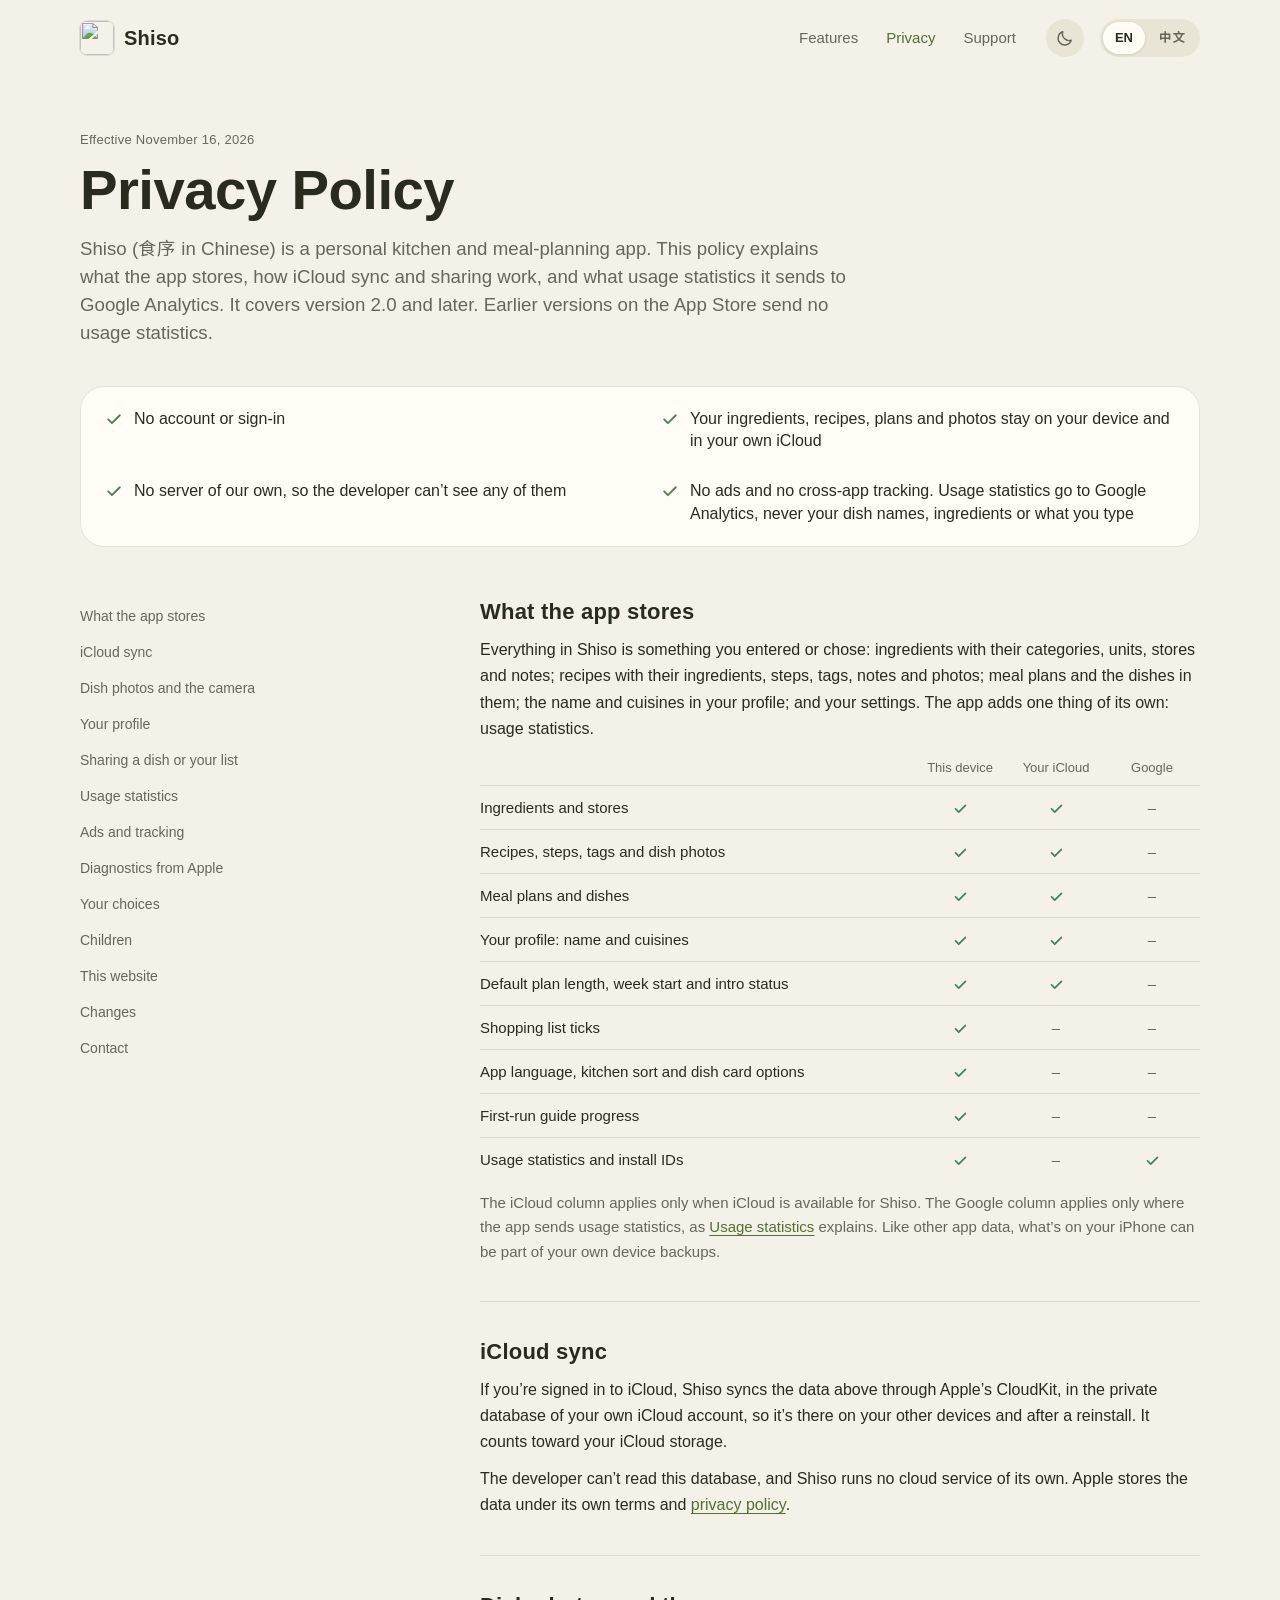
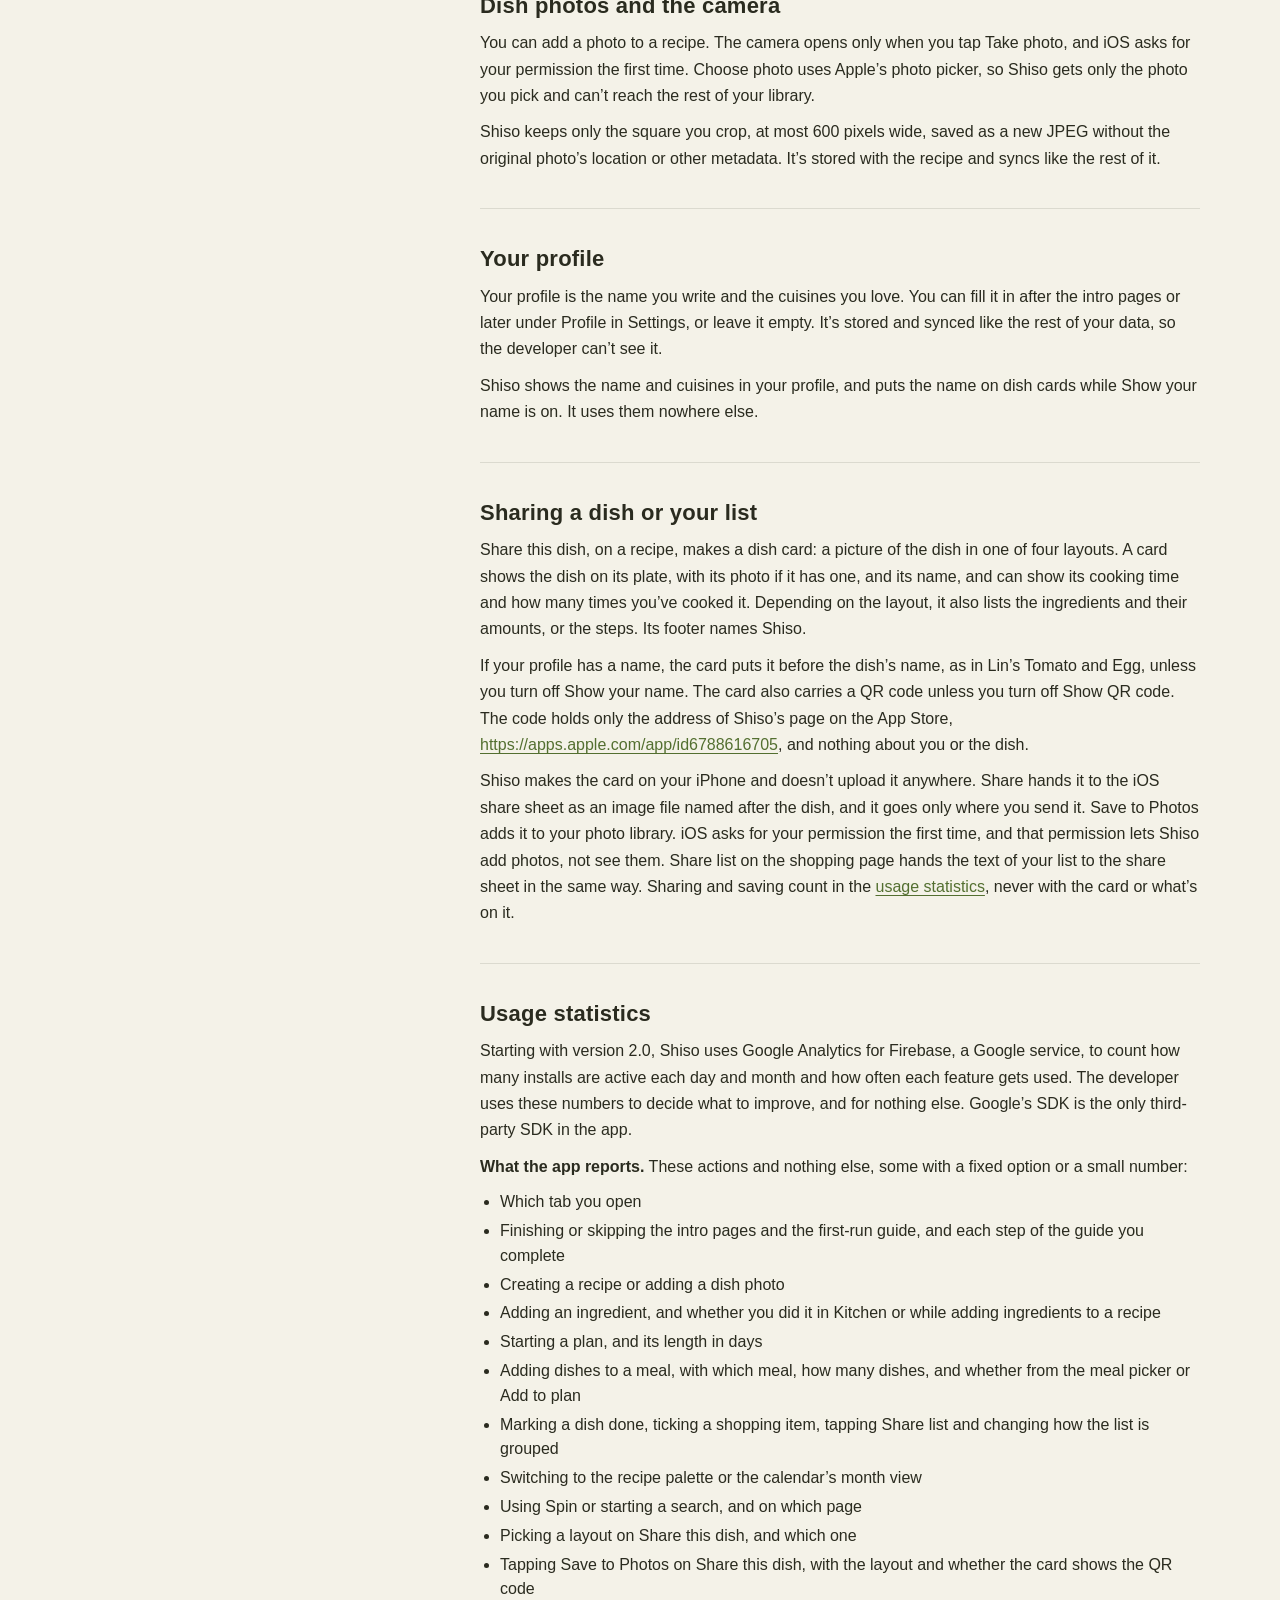
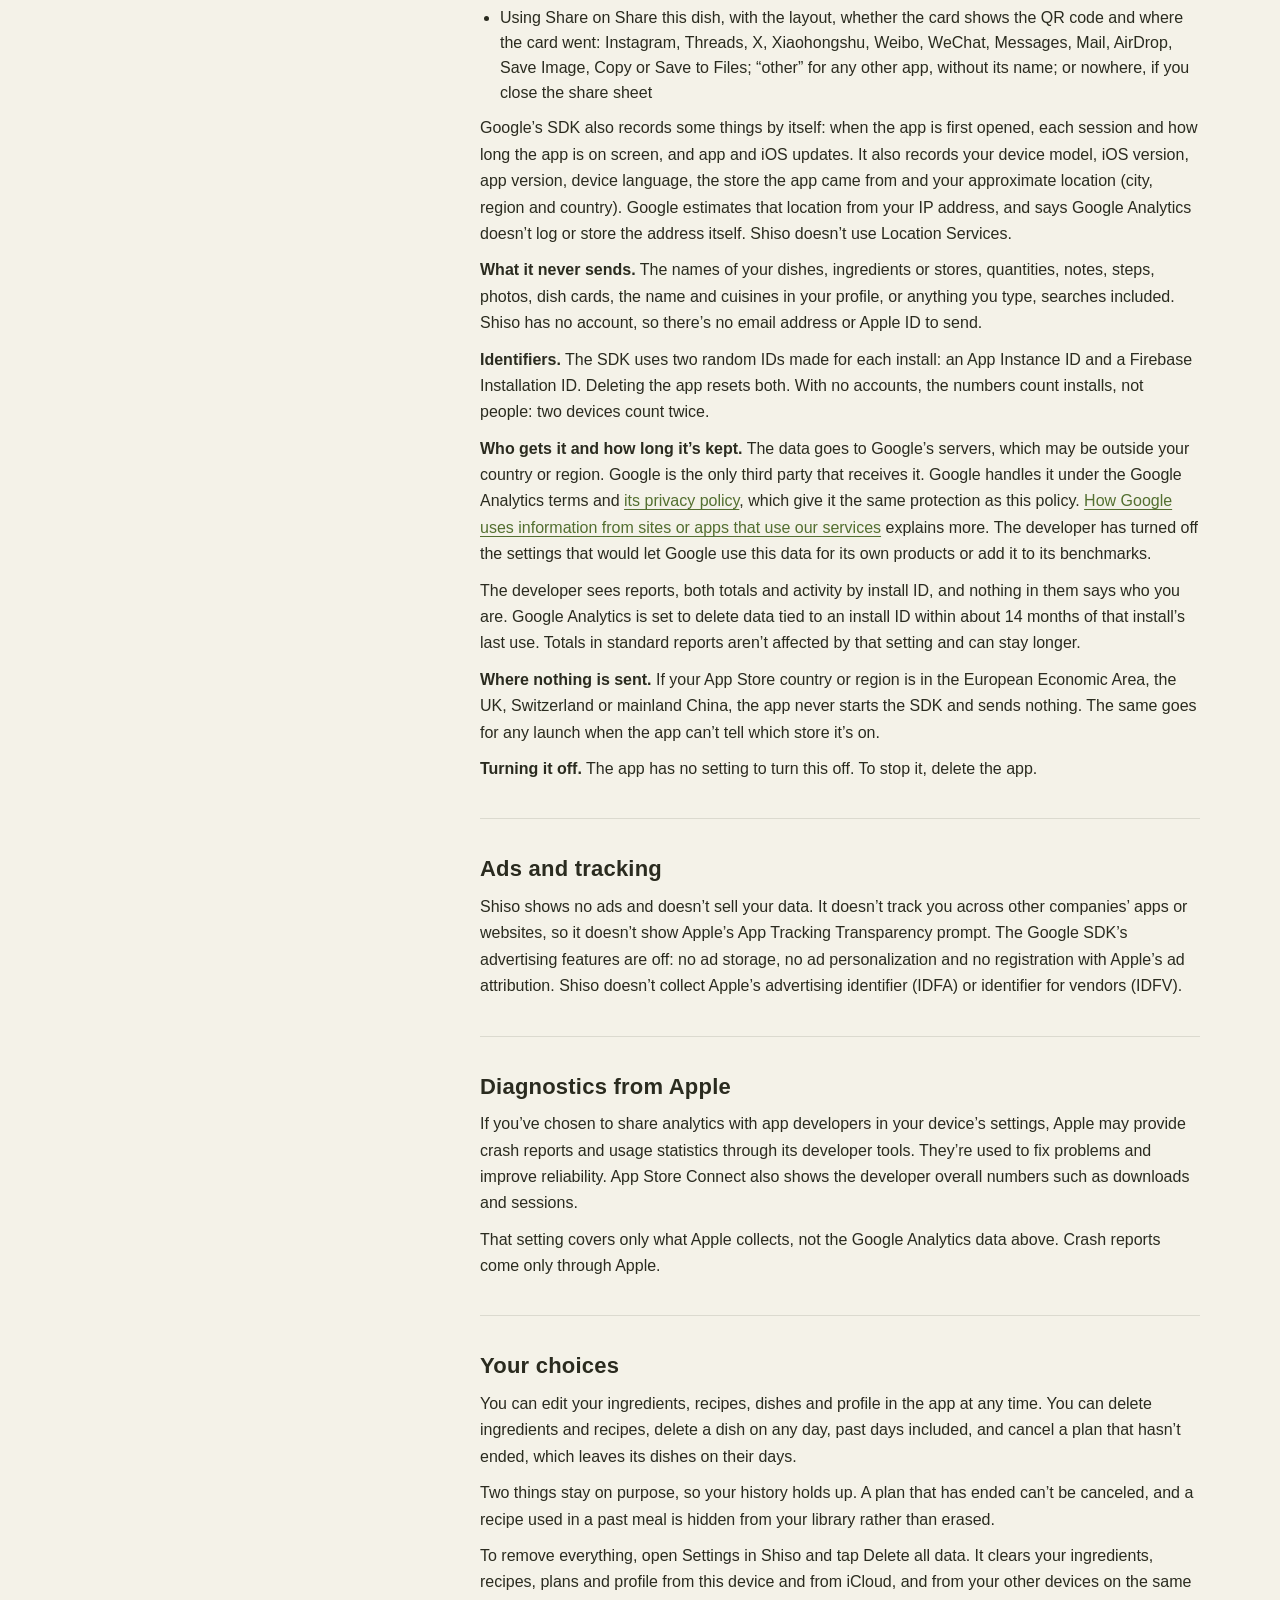
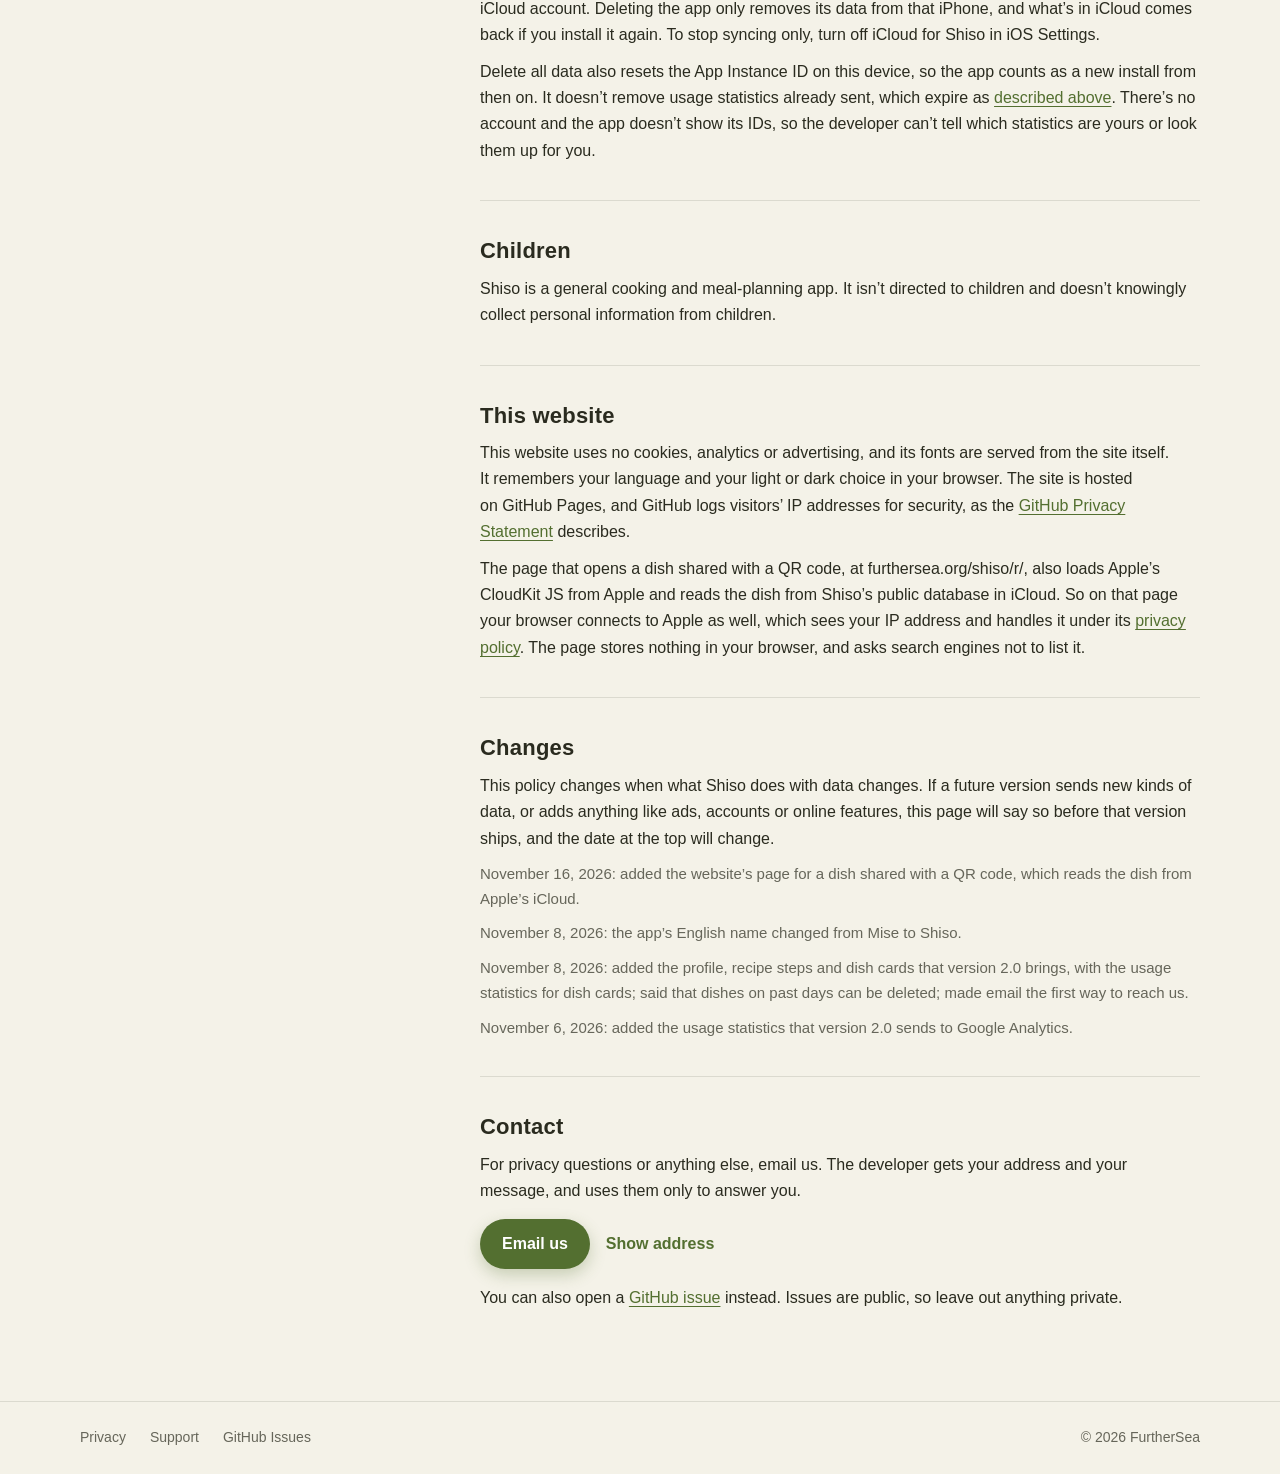
==== privacy/index.html @ a2e458ec "Add the page a shared dish's QR code opens (r/) https://furthersea.org/shiso/r/?k=<key> is the link " ====
<!doctype html>
<html lang="en">
<head>
<meta charset="utf-8">
<meta name="viewport" content="width=device-width, initial-scale=1">
<title>Privacy Policy · Shiso</title>
<meta name="description" content="What Shiso stores, how iCloud sync works and what usage statistics it sends to Google Analytics.">
<link rel="canonical" href="https://furthersea.org/shiso/privacy/">
<link rel="alternate" hreflang="en" href="https://furthersea.org/shiso/privacy/">
<link rel="alternate" hreflang="zh-Hans" href="https://furthersea.org/shiso/zh/privacy/">
<link rel="alternate" hreflang="x-default" href="https://furthersea.org/shiso/privacy/">
<meta name="theme-color" content="#F4F2E8" media="(prefers-color-scheme: light)">
<meta name="theme-color" content="#13140E" media="(prefers-color-scheme: dark)">
<meta property="og:type" content="article">
<meta property="og:site_name" content="Shiso">
<meta property="og:title" content="Shiso privacy policy">
<meta property="og:description" content="What Shiso stores, how iCloud sync works and what usage statistics it sends to Google Analytics.">
<meta property="og:url" content="https://furthersea.org/shiso/privacy/">
<meta property="og:image" content="https://furthersea.org/shiso/assets/og-en.png">
<meta property="og:locale" content="en_US">
<meta name="twitter:card" content="summary_large_image">
<link rel="icon" href="../assets/icon/favicon-64.png" sizes="64x64" type="image/png">
<link rel="apple-touch-icon" href="../assets/icon/apple-touch-icon.png">
<script>try{if(localStorage.getItem("mise.lang")==="zh")location.replace("../zh/privacy/"+location.hash)}catch(e){}</script>
<script>try{var t=localStorage.getItem("mise.theme");if(t==="light"||t==="dark")document.documentElement.dataset.theme=t}catch(e){}</script>
<link rel="stylesheet" href="../assets/site.css">
<noscript><style>.theme, .mail { display: none; }</style></noscript>
</head>
<body>
<div class="site">

<header class="wrap top">
  <a class="brand" href="../"><img class="app-icon icon-l" src="../assets/icon/icon-256.png" alt="" width="34" height="34" loading="lazy"><img class="app-icon icon-d" src="../assets/icon/icon-dark-256.png" alt="" width="34" height="34" loading="lazy"><span>Shiso</span></a>
  <nav class="nav" aria-label="Main"><a href="../#features">Features</a><a href="./" aria-current="page">Privacy</a><a href="../support/">Support</a></nav>
  <button class="theme" type="button" aria-label="Dark mode" aria-pressed="false" title="Dark mode"><svg class="i moon" viewBox="0 0 24 24" aria-hidden="true"><path d="M20.5 14.2A8.5 8.5 0 0 1 9.8 3.5a8.5 8.5 0 1 0 10.7 10.7Z"/></svg><svg class="i sun" viewBox="0 0 24 24" aria-hidden="true"><circle cx="12" cy="12" r="4"/><path d="M12 3v2M12 19v2M5.6 5.6 7 7M17 17l1.4 1.4M3 12h2M19 12h2M5.6 18.4 7 17M17 7l1.4-1.4"/></svg></button>
  <div class="seg lang" role="group" aria-label="Language"><a class="on" href="./" aria-current="true" data-lang="en">EN</a><a href="../zh/privacy/" lang="zh-Hans" hreflang="zh-Hans" data-lang="zh">中文</a></div>
</header>

<main class="wrap">
<div class="doc-head">
  <span class="eyebrow">Effective November 16, 2026</span>
  <h1>Privacy Policy</h1>
  <p>Shiso (<span lang="zh-Hans">食序</span> in Chinese) is a personal kitchen and meal-planning app. This policy explains what the app stores, how iCloud sync and sharing work, and what usage statistics it sends to Google Analytics. It covers version 2.0 and later. Earlier versions on the App Store send no usage statistics.</p>
</div>
<ul class="short" aria-label="The short version">
  <li><svg class="i" viewBox="0 0 24 24" aria-hidden="true"><path d="M5 12.5l4.5 4.5L19 7.5"/></svg>No account or sign-in</li>
  <li><svg class="i" viewBox="0 0 24 24" aria-hidden="true"><path d="M5 12.5l4.5 4.5L19 7.5"/></svg>Your ingredients, recipes, plans and photos stay on your device and in your own iCloud</li>
  <li><svg class="i" viewBox="0 0 24 24" aria-hidden="true"><path d="M5 12.5l4.5 4.5L19 7.5"/></svg>No server of our own, so the developer can’t see any of them</li>
  <li><svg class="i" viewBox="0 0 24 24" aria-hidden="true"><path d="M5 12.5l4.5 4.5L19 7.5"/></svg>No ads and no cross-app tracking. Usage statistics go to Google Analytics, never your dish names, ingredients or what you type</li>
</ul>

<div class="doc">
<nav class="toc" aria-label="On this page">
  <a href="#stores">What the app stores</a>
  <a href="#icloud">iCloud sync</a>
  <a href="#photos">Dish photos and the camera</a>
  <a href="#profile">Your profile</a>
  <a href="#sharing">Sharing a dish or your list</a>
  <a href="#usage">Usage statistics</a>
  <a href="#tracking">Ads and tracking</a>
  <a href="#diagnostics">Diagnostics from Apple</a>
  <a href="#choices">Your choices</a>
  <a href="#children">Children</a>
  <a href="#website">This website</a>
  <a href="#changes">Changes</a>
  <a href="#contact">Contact</a>
</nav>
<article class="prose">
<section>
  <h2 id="stores">What the app stores</h2>
  <p>Everything in Shiso is something you entered or chose: ingredients with their categories, units, stores and notes; recipes with their ingredients, steps, tags, notes and photos; meal plans and the dishes in them; the name and cuisines in your profile; and your settings. The app adds one thing of its own: usage statistics.</p>
  <table class="where">
    <thead><tr><th scope="col"><span class="vh">Data</span></th><th scope="col">This device</th><th scope="col">Your iCloud</th><th scope="col">Google</th></tr></thead>
    <tbody>
      <tr><td>Ingredients and stores</td><td><svg class="i" viewBox="0 0 24 24" role="img" aria-label="Yes"><path d="M5 12.5l4.5 4.5L19 7.5"/></svg></td><td><svg class="i" viewBox="0 0 24 24" role="img" aria-label="Yes"><path d="M5 12.5l4.5 4.5L19 7.5"/></svg></td><td class="no"><span aria-hidden="true">–</span><span class="vh">No</span></td></tr>
      <tr><td>Recipes, steps, tags and dish photos</td><td><svg class="i" viewBox="0 0 24 24" role="img" aria-label="Yes"><path d="M5 12.5l4.5 4.5L19 7.5"/></svg></td><td><svg class="i" viewBox="0 0 24 24" role="img" aria-label="Yes"><path d="M5 12.5l4.5 4.5L19 7.5"/></svg></td><td class="no"><span aria-hidden="true">–</span><span class="vh">No</span></td></tr>
      <tr><td>Meal plans and dishes</td><td><svg class="i" viewBox="0 0 24 24" role="img" aria-label="Yes"><path d="M5 12.5l4.5 4.5L19 7.5"/></svg></td><td><svg class="i" viewBox="0 0 24 24" role="img" aria-label="Yes"><path d="M5 12.5l4.5 4.5L19 7.5"/></svg></td><td class="no"><span aria-hidden="true">–</span><span class="vh">No</span></td></tr>
      <tr><td>Your profile: name and cuisines</td><td><svg class="i" viewBox="0 0 24 24" role="img" aria-label="Yes"><path d="M5 12.5l4.5 4.5L19 7.5"/></svg></td><td><svg class="i" viewBox="0 0 24 24" role="img" aria-label="Yes"><path d="M5 12.5l4.5 4.5L19 7.5"/></svg></td><td class="no"><span aria-hidden="true">–</span><span class="vh">No</span></td></tr>
      <tr><td>Default plan length, week start and intro status</td><td><svg class="i" viewBox="0 0 24 24" role="img" aria-label="Yes"><path d="M5 12.5l4.5 4.5L19 7.5"/></svg></td><td><svg class="i" viewBox="0 0 24 24" role="img" aria-label="Yes"><path d="M5 12.5l4.5 4.5L19 7.5"/></svg></td><td class="no"><span aria-hidden="true">–</span><span class="vh">No</span></td></tr>
      <tr><td>Shopping list ticks</td><td><svg class="i" viewBox="0 0 24 24" role="img" aria-label="Yes"><path d="M5 12.5l4.5 4.5L19 7.5"/></svg></td><td class="no"><span aria-hidden="true">–</span><span class="vh">No</span></td><td class="no"><span aria-hidden="true">–</span><span class="vh">No</span></td></tr>
      <tr><td>App language, kitchen sort and dish card options</td><td><svg class="i" viewBox="0 0 24 24" role="img" aria-label="Yes"><path d="M5 12.5l4.5 4.5L19 7.5"/></svg></td><td class="no"><span aria-hidden="true">–</span><span class="vh">No</span></td><td class="no"><span aria-hidden="true">–</span><span class="vh">No</span></td></tr>
      <tr><td>First-run guide progress</td><td><svg class="i" viewBox="0 0 24 24" role="img" aria-label="Yes"><path d="M5 12.5l4.5 4.5L19 7.5"/></svg></td><td class="no"><span aria-hidden="true">–</span><span class="vh">No</span></td><td class="no"><span aria-hidden="true">–</span><span class="vh">No</span></td></tr>
      <tr><td>Usage statistics and install IDs</td><td><svg class="i" viewBox="0 0 24 24" role="img" aria-label="Yes"><path d="M5 12.5l4.5 4.5L19 7.5"/></svg></td><td class="no"><span aria-hidden="true">–</span><span class="vh">No</span></td><td><svg class="i" viewBox="0 0 24 24" role="img" aria-label="Yes"><path d="M5 12.5l4.5 4.5L19 7.5"/></svg></td></tr>
    </tbody>
  </table>
  <p class="dim">The iCloud column applies only when iCloud is available for Shiso. The Google column applies only where the app sends usage statistics, as <a href="#usage">Usage statistics</a> explains. Like other app data, what’s on your iPhone can be part of your own device backups.</p>
</section>
<section>
  <h2 id="icloud">iCloud sync</h2>
  <p>If you’re signed in to iCloud, Shiso syncs the data above through Apple’s CloudKit, in the private database of your own iCloud account, so it’s there on your other devices and after a reinstall. It counts toward your iCloud storage.</p>
  <p>The developer can’t read this database, and Shiso runs no cloud service of its own. Apple stores the data under its own terms and <a href="https://www.apple.com/legal/privacy/">privacy policy</a>.</p>
</section>
<section>
  <h2 id="photos">Dish photos and the camera</h2>
  <p>You can add a photo to a recipe. The camera opens only when you tap Take photo, and iOS asks for your permission the first time. Choose photo uses Apple’s photo picker, so Shiso gets only the photo you pick and can’t reach the rest of your library.</p>
  <p>Shiso keeps only the square you crop, at most 600 pixels wide, saved as a new JPEG without the original photo’s location or other metadata. It’s stored with the recipe and syncs like the rest of it.</p>
</section>
<section>
  <h2 id="profile">Your profile</h2>
  <p>Your profile is the name you write and the cuisines you love. You can fill it in after the intro pages or later under Profile in Settings, or leave it empty. It’s stored and synced like the rest of your data, so the developer can’t see it.</p>
  <p>Shiso shows the name and cuisines in your profile, and puts the name on dish cards while Show your name is on. It uses them nowhere else.</p>
</section>
<section>
  <h2 id="sharing">Sharing a dish or your list</h2>
  <p>Share this dish, on a recipe, makes a dish card: a picture of the dish in one of four layouts. A card shows the dish on its plate, with its photo if it has one, and its name, and can show its cooking time and how many times you’ve cooked it. Depending on the layout, it also lists the ingredients and their amounts, or the steps. Its footer names Shiso.</p>
  <p>If your profile has a name, the card puts it before the dish’s name, as in Lin’s Tomato and Egg, unless you turn off Show your name. The card also carries a QR code unless you turn off Show QR code. The code holds only the address of Shiso’s page on the App Store, <a href="https://apps.apple.com/app/id6788616705">https://apps.apple.com/app/id6788616705</a>, and nothing about you or the dish.</p>
  <p>Shiso makes the card on your iPhone and doesn’t upload it anywhere. Share hands it to the iOS share sheet as an image file named after the dish, and it goes only where you send it. Save to Photos adds it to your photo library. iOS asks for your permission the first time, and that permission lets Shiso add photos, not see them. Share list on the shopping page hands the text of your list to the share sheet in the same way. Sharing and saving count in the <a href="#usage">usage statistics</a>, never with the card or what’s on it.</p>
</section>
<section>
  <h2 id="usage">Usage statistics</h2>
  <p>Starting with version 2.0, Shiso uses Google Analytics for Firebase, a Google service, to count how many installs are active each day and month and how often each feature gets used. The developer uses these numbers to decide what to improve, and for nothing else. Google’s SDK is the only third-party SDK in the app.</p>
  <p><b>What the app reports.</b> These actions and nothing else, some with a fixed option or a small number:</p>
  <ul>
    <li>Which tab you open</li>
    <li>Finishing or skipping the intro pages and the first-run guide, and each step of the guide you complete</li>
    <li>Creating a recipe or adding a dish photo</li>
    <li>Adding an ingredient, and whether you did it in Kitchen or while adding ingredients to a recipe</li>
    <li>Starting a plan, and its length in days</li>
    <li>Adding dishes to a meal, with which meal, how many dishes, and whether from the meal picker or Add to plan</li>
    <li>Marking a dish done, ticking a shopping item, tapping Share list and changing how the list is grouped</li>
    <li>Switching to the recipe palette or the calendar’s month view</li>
    <li>Using Spin or starting a search, and on which page</li>
    <li>Picking a layout on Share this dish, and which one</li>
    <li>Tapping Save to Photos on Share this dish, with the layout and whether the card shows the QR code</li>
    <li>Using Share on Share this dish, with the layout, whether the card shows the QR code and where the card went: Instagram, Threads, X, Xiaohongshu, Weibo, WeChat, Messages, Mail, AirDrop, Save Image, Copy or Save to Files; “other” for any other app, without its name; or nowhere, if you close the share sheet</li>
  </ul>
  <p>Google’s SDK also records some things by itself: when the app is first opened, each session and how long the app is on screen, and app and iOS updates. It also records your device model, iOS version, app version, device language, the store the app came from and your approximate location (city, region and country). Google estimates that location from your IP address, and says Google Analytics doesn’t log or store the address itself. Shiso doesn’t use Location Services.</p>
  <p><b>What it never sends.</b> The names of your dishes, ingredients or stores, quantities, notes, steps, photos, dish cards, the name and cuisines in your profile, or anything you type, searches included. Shiso has no account, so there’s no email address or Apple ID to send.</p>
  <p><b>Identifiers.</b> The SDK uses two random IDs made for each install: an App Instance ID and a Firebase Installation ID. Deleting the app resets both. With no accounts, the numbers count installs, not people: two devices count twice.</p>
  <p><b>Who gets it and how long it’s kept.</b> The data goes to Google’s servers, which may be outside your country or region. Google is the only third party that receives it. Google handles it under the Google Analytics terms and <a href="https://policies.google.com/privacy">its privacy policy</a>, which give it the same protection as this policy. <a href="https://policies.google.com/technologies/partner-sites">How Google uses information from sites or apps that use our services</a> explains more. The developer has turned off the settings that would let Google use this data for its own products or add it to its benchmarks.</p>
  <p>The developer sees reports, both totals and activity by install ID, and nothing in them says who you are. Google Analytics is set to delete data tied to an install ID within about 14 months of that install’s last use. Totals in standard reports aren’t affected by that setting and can stay longer.</p>
  <p><b>Where nothing is sent.</b> If your App Store country or region is in the European Economic Area, the UK, Switzerland or mainland China, the app never starts the SDK and sends nothing. The same goes for any launch when the app can’t tell which store it’s on.</p>
  <p><b>Turning it off.</b> The app has no setting to turn this off. To stop it, delete the app.</p>
</section>
<section>
  <h2 id="tracking">Ads and tracking</h2>
  <p>Shiso shows no ads and doesn’t sell your data. It doesn’t track you across other companies’ apps or websites, so it doesn’t show Apple’s App Tracking Transparency prompt. The Google SDK’s advertising features are off: no ad storage, no ad personalization and no registration with Apple’s ad attribution. Shiso doesn’t collect Apple’s advertising identifier (IDFA) or identifier for vendors (IDFV).</p>
</section>
<section>
  <h2 id="diagnostics">Diagnostics from Apple</h2>
  <p>If you’ve chosen to share analytics with app developers in your device’s settings, Apple may provide crash reports and usage statistics through its developer tools. They’re used to fix problems and improve reliability. App Store Connect also shows the developer overall numbers such as downloads and sessions.</p>
  <p>That setting covers only what Apple collects, not the Google Analytics data above. Crash reports come only through Apple.</p>
</section>
<section>
  <h2 id="choices">Your choices</h2>
  <p>You can edit your ingredients, recipes, dishes and profile in the app at any time. You can delete ingredients and recipes, delete a dish on any day, past days included, and cancel a plan that hasn’t ended, which leaves its dishes on their days.</p>
  <p>Two things stay on purpose, so your history holds up. A plan that has ended can’t be canceled, and a recipe used in a past meal is hidden from your library rather than erased.</p>
  <p>To remove everything, open Settings in Shiso and tap Delete all data. It clears your ingredients, recipes, plans and profile from this device and from iCloud, and from your other devices on the same iCloud account. Deleting the app only removes its data from that iPhone, and what’s in iCloud comes back if you install it again. To stop syncing only, turn off iCloud for Shiso in iOS Settings.</p>
  <p>Delete all data also resets the App Instance ID on this device, so the app counts as a new install from then on. It doesn’t remove usage statistics already sent, which expire as <a href="#usage">described above</a>. There’s no account and the app doesn’t show its IDs, so the developer can’t tell which statistics are yours or look them up for you.</p>
</section>
<section>
  <h2 id="children">Children</h2>
  <p>Shiso is a general cooking and meal-planning app. It isn’t directed to children and doesn’t knowingly collect personal information from children.</p>
</section>
<section>
  <h2 id="website">This website</h2>
  <p>This website uses no cookies, analytics or advertising, and its fonts are served from the site itself. It remembers your language and your light or dark choice in your browser. The site is hosted on GitHub Pages, and GitHub logs visitors’ IP addresses for security, as the <a href="https://docs.github.com/en/site-policy/privacy-policies/github-general-privacy-statement">GitHub Privacy Statement</a> describes.</p>
  <p>The page that opens a dish shared with a QR code, at furthersea.org/shiso/r/, also loads Apple’s CloudKit JS from Apple and reads the dish from Shiso’s public database in iCloud. So on that page your browser connects to Apple as well, which sees your IP address and handles it under its <a href="https://www.apple.com/legal/privacy/">privacy policy</a>. The page stores nothing in your browser, and asks search engines not to list it.</p>
</section>
<section>
  <h2 id="changes">Changes</h2>
  <p>This policy changes when what Shiso does with data changes. If a future version sends new kinds of data, or adds anything like ads, accounts or online features, this page will say so before that version ships, and the date at the top will change.</p>
  <p class="dim">November 16, 2026: added the website’s page for a dish shared with a QR code, which reads the dish from Apple’s iCloud.</p>
  <p class="dim">November 8, 2026: the app’s English name changed from Mise to Shiso.</p>
  <p class="dim">November 8, 2026: added the profile, recipe steps and dish cards that version 2.0 brings, with the usage statistics for dish cards; said that dishes on past days can be deleted; made email the first way to reach us.</p>
  <p class="dim">November 6, 2026: added the usage statistics that version 2.0 sends to Google Analytics.</p>
</section>
<section>
  <h2 id="contact">Contact</h2>
  <p>For privacy questions or anything else, email us. The developer gets your address and your message, and uses them only to answer you.</p>
  <div class="acts mail" data-mail="gro.aesrehtruf/oahnuj">
    <a class="btn pri" href="#contact" data-mail-open>Email us</a>
    <button class="more" type="button" data-mail-show>Show address</button>
    <span class="mail-shown" data-mail-shown hidden><span class="mail-text" tabindex="-1" data-mail-text></span><button class="more" type="button" aria-label="Copy address" data-mail-copy>Copy</button><span class="mail-done" role="status" data-mail-status data-done="Copied"></span></span>
  </div>
  <noscript><p>Write to junhao at furthersea dot org.</p></noscript>
  <p>You can also open a <a href="https://github.com/FurtherSea/shiso/issues">GitHub issue</a> instead. Issues are public, so leave out anything private.</p>
</section>
</article>
</div>
</main>

<footer class="foot">
  <div class="wrap">
    <nav aria-label="Footer"><a href="./">Privacy</a><a href="../support/">Support</a><a href="https://github.com/FurtherSea/shiso/issues">GitHub Issues</a></nav>
    <span>© 2026 FurtherSea</span>
  </div>
</footer>

</div>
<script src="../assets/site.js"></script>
</body>
</html>
---- assets/site.css ----
/* 食序 Shiso website.
   Colors, type, radii and components come from the app (agents.md, Design Direction).
   Layout follows the width of the page itself through container queries. */

/* —— Fonts ——
   Chinese: Resource Han Rounded (SIL OFL 1.1), subset to the characters on this site by tools/subset_fonts.py.
   Rules overlap on purpose: a browser checks the last rule first, so English pages load only the tiny "core"
   faces for 中文 and 食序, and never the full Chinese ones.
   Latin and numbers: SF Pro Rounded where the system has it, through ui-rounded; Nunito (SIL OFL 1.1) elsewhere. */
@font-face { font-family: "Nunito"; src: url(fonts/nunito-latin.woff2) format("woff2"); font-weight: 400 800; font-display: swap; unicode-range: U+0000-00FF, U+0131, U+0152-0153, U+02BB-02BC, U+02C6, U+02DA, U+02DC, U+0304, U+0308, U+0329, U+2000-206F, U+20AC, U+2122, U+2191, U+2193, U+2212, U+2215, U+FEFF, U+FFFD; }
@font-face { font-family: "Resource Han Rounded"; src: url(fonts/rhr-zh-400.woff2) format("woff2"); font-weight: 400; font-display: swap; unicode-range: U+3000-303F, U+4E00-9FFF, U+FF00-FFEF; }
@font-face { font-family: "Resource Han Rounded"; src: url(fonts/rhr-zh-500.woff2) format("woff2"); font-weight: 500; font-display: swap; unicode-range: U+3000-303F, U+4E00-9FFF, U+FF00-FFEF; }
@font-face { font-family: "Resource Han Rounded"; src: url(fonts/rhr-zh-700.woff2) format("woff2"); font-weight: 700; font-display: swap; unicode-range: U+3000-303F, U+4E00-9FFF, U+FF00-FFEF; }
@font-face { font-family: "Resource Han Rounded"; src: url(fonts/rhr-core-400.woff2) format("woff2"); font-weight: 400; font-display: swap; unicode-range: U+4E2D, U+6587, U+98DF, U+5E8F; }
@font-face { font-family: "Resource Han Rounded"; src: url(fonts/rhr-core-700.woff2) format("woff2"); font-weight: 700; font-display: swap; unicode-range: U+4E2D, U+6587, U+98DF, U+5E8F; }

/* —— Tokens: the app's matcha palette, light and dark —— */
:root {
  color-scheme: light dark;
  --bg: #F4F2E8;
  --bg2: #E8E5D6;
  --card: #FFFDF6;
  --ink: #2A2B1F;
  --ink2: #66665A;
  --line: rgba(42, 43, 31, 0.12);
  --line2: rgba(42, 43, 31, 0.22);
  --pri: #536F30;
  --pri-fill: #536F30;
  --pri-soft: rgba(83, 111, 48, 0.13);
  --on-c: #FFFFFF;
  --ok: #4A7F57;
  --warn: #7E5210;
  --shadow: rgba(50, 50, 20, 0.13);
  --panel-shadow: rgba(50, 50, 20, 0.13);
  --c-produce: #3F6A2E;
  --c-protein: #9A3550;
  --c-pantry: #7A5218;
  --c-season: #5E4A86;
  --f: "Resource Han Rounded", "SF Pro Rounded", ui-rounded, "Nunito", "PingFang SC", "Noto Sans SC", sans-serif;
  --f-num: "SF Pro Rounded", ui-rounded, "Nunito", "PingFang SC", sans-serif;
  --only-light: block;
  --only-dark: none;
}
@media (prefers-color-scheme: dark) {
  :root:not([data-theme="light"]) {
    --bg: #13140E;
    --bg2: #24261B;
    --card: #1B1C14;
    --ink: #EEEEDF;
    --ink2: #ABAB98;
    --line: rgba(238, 238, 223, 0.12);
    --line2: rgba(238, 238, 223, 0.24);
    --pri: #A9C77F;
    --pri-fill: #5F7F37;
    --pri-soft: rgba(169, 199, 127, 0.16);
    --on-c: #13140E;
    --ok: #7FA86A;
    --warn: #E5AE62;
    --shadow: rgba(0, 0, 0, 0.45);
    --panel-shadow: rgba(0, 0, 0, 0.45);
    --c-produce: #8DBA74;
    --c-protein: #E68CA2;
    --c-pantry: #D8A65E;
    --c-season: #AC9BDC;
    --only-light: none;
    --only-dark: block;
  }
}
/* The same colors for a visitor who pressed the button, whatever the system shows. */
:root[data-theme="dark"] {
  color-scheme: dark;
  --bg: #13140E;
  --bg2: #24261B;
  --card: #1B1C14;
  --ink: #EEEEDF;
  --ink2: #ABAB98;
  --line: rgba(238, 238, 223, 0.12);
  --line2: rgba(238, 238, 223, 0.24);
  --pri: #A9C77F;
  --pri-fill: #5F7F37;
  --pri-soft: rgba(169, 199, 127, 0.16);
  --on-c: #13140E;
  --ok: #7FA86A;
  --warn: #E5AE62;
  --shadow: rgba(0, 0, 0, 0.45);
  --panel-shadow: rgba(0, 0, 0, 0.45);
  --c-produce: #8DBA74;
  --c-protein: #E68CA2;
  --c-pantry: #D8A65E;
  --c-season: #AC9BDC;
  --only-light: none;
  --only-dark: block;
}
:root[data-theme="light"] { color-scheme: light; }

html { background: var(--bg); -webkit-text-size-adjust: 100%; text-size-adjust: 100%; scroll-behavior: smooth; }
body { margin: 0; }
*, *::before, *::after { box-sizing: border-box; }
:where(h1, h2, h3, p, ul, ol) { margin: 0; padding: 0; }
:where(ul, ol) { list-style: none; }
:where(a) { color: inherit; text-decoration: none; }
:where(button) { font: inherit; color: inherit; background: none; border: 0; padding: 0; margin: 0; cursor: pointer; -webkit-tap-highlight-color: transparent; }
:where(img) { display: block; }
:focus-visible { outline: 2px solid var(--pri); outline-offset: 2px; border-radius: 8px; }

.site {
  position: relative;
  display: flex;
  flex-direction: column;
  min-height: 100vh;
  min-height: 100svh;
  container: site / inline-size;
  overflow: clip;
  background: var(--bg);
  color: var(--ink);
  font-family: var(--f);
  font-size: 16px;
  line-height: 1.5;
  -webkit-font-smoothing: antialiased;
  font-synthesis: none;
}
.site > main { flex: 1 0 auto; }

.c-produce { --c: var(--c-produce); }
.c-protein { --c: var(--c-protein); }
.c-pantry { --c: var(--c-pantry); }
.c-season { --c: var(--c-season); }
.c-pri { --c: var(--pri); }
.c-warn { --c: var(--warn); }

/* —— Small parts, at the app's sizes —— */
.i { width: 22px; height: 22px; flex: none; fill: none; stroke: currentColor; stroke-width: 1.8; stroke-linecap: round; stroke-linejoin: round; }
.i.sm { width: 16px; height: 16px; }
.num { font-family: var(--f-num); font-variant-numeric: lining-nums tabular-nums; }
.ib { width: 44px; height: 44px; flex: none; display: inline-flex; align-items: center; justify-content: center; border-radius: 22px; color: var(--ink); }
.chip { flex: none; display: inline-flex; align-items: center; gap: 5px; height: 36px; padding: 0 13px; border-radius: 18px; font-size: 14px; font-weight: 500; line-height: 1; white-space: nowrap; color: var(--c, var(--ink)); background: color-mix(in srgb, var(--c, var(--ink)) 9%, transparent); }
.chip .i { width: 15px; height: 15px; }
.chip.on { background: var(--c, var(--pri)); color: var(--on-c); }
.chip .n { font-family: var(--f-num); font-size: 12px; opacity: 0.8; }
.badge { flex: none; display: inline-flex; align-items: center; gap: 4px; height: 22px; padding: 0 7px; border-radius: 8px; font-size: 12px; font-weight: 500; line-height: 1; white-space: nowrap; color: var(--c, var(--ink2)); background: color-mix(in srgb, var(--c, var(--ink2)) 12%, transparent); }
.badge .i { width: 12px; height: 12px; stroke-width: 2; }
.seg { display: inline-flex; gap: 2px; padding: 3px; border-radius: 19px; background: var(--bg2); }
.seg > * { position: relative; height: 32px; min-width: 40px; padding: 0 12px; border-radius: 16px; font-size: 13px; font-weight: 600; color: var(--ink2); display: inline-flex; align-items: center; justify-content: center; }
.seg > .on { background: var(--card); color: var(--ink); box-shadow: 0 1px 3px var(--shadow); }
.seg .i { width: 17px; height: 17px; }
.chk { width: 44px; height: 44px; flex: none; display: inline-flex; align-items: center; justify-content: center; }
.chk span { width: 26px; height: 26px; border-radius: 13px; box-shadow: inset 0 0 0 1.6px var(--line2); display: inline-flex; align-items: center; justify-content: center; color: #FFFFFF; }
.chk .i { width: 15px; height: 15px; stroke-width: 2.4; opacity: 0; }
.chk.on span { background: var(--ok); box-shadow: none; }
.chk.on .i { opacity: 1; }
.cat-ic { width: 34px; height: 34px; flex: none; border-radius: 12px; display: inline-flex; align-items: center; justify-content: center; color: var(--c); background: color-mix(in srgb, var(--c) 12%, transparent); }
.cat-ic .i { width: 18px; height: 18px; }
.btn { display: inline-flex; align-items: center; justify-content: center; gap: 8px; min-height: 50px; padding: 0 22px; border-radius: 25px; font-size: 16px; font-weight: 600; white-space: nowrap; }
.btn.pri { background: var(--pri-fill); color: #FFFFFF; box-shadow: 0 6px 16px color-mix(in srgb, var(--pri-fill) 28%, transparent); }
.fine { font-size: 13px; color: var(--ink2); }

/* —— Header —— */
.wrap { width: 100%; max-width: 1184px; margin: 0 auto; padding: 0 32px; }
.top { display: flex; align-items: center; gap: 8px; padding-top: 16px; padding-bottom: 16px; }
.brand { display: inline-flex; align-items: center; gap: 10px; height: 44px; margin-right: auto; font-size: 20px; font-weight: 700; letter-spacing: 0.01em; }
.app-icon { border-radius: 22.37%; box-shadow: 0 0 0 1px var(--line); }
.icon-l { display: var(--only-light); }
.icon-d { display: var(--only-dark); }
.nav { display: flex; align-items: center; }
.nav a { height: 44px; padding: 0 14px; display: inline-flex; align-items: center; font-size: 15px; font-weight: 500; color: var(--ink2); }
.nav a:hover { color: var(--ink); }
.nav a[aria-current="page"] { color: var(--pri); }
.lang { margin-left: 8px; }
.theme { position: relative; flex: none; display: inline-flex; align-items: center; justify-content: center; width: 38px; height: 38px; margin-left: 8px; border-radius: 19px; background: var(--bg2); color: var(--ink2); cursor: pointer; }
.theme:hover { color: var(--ink); }
.theme::after { content: ""; position: absolute; inset: -3px; }
.theme .i { width: 19px; height: 19px; }
.theme .moon { display: var(--only-light); }
.theme .sun { display: var(--only-dark); }
.lang a::after { content: ""; position: absolute; inset: -6px 0; }

.zh h1, .zh h2, .zh h3 { letter-spacing: 0.02em; }

/* —— First screen —— */
.hero { text-align: center; padding-top: clamp(20px, 3.4cqw, 48px); }
.hero h1 { margin-bottom: clamp(6px, .8cqw, 12px); font-size: clamp(16px, 1.4cqw, 20px); font-weight: 700; color: var(--pri); }
.hero-title { font-size: clamp(52px, 5.3cqw, 76px); line-height: 1.08; font-weight: 700; letter-spacing: -0.012em; }
.zh .hero-title { letter-spacing: 0.02em; }
.hero-title em { font-style: normal; color: var(--pri); }
.lede { margin: clamp(14px, 1.5cqw, 22px) auto 0; max-width: 34em; font-size: clamp(17px, 1.46cqw, 21px); line-height: 1.5; color: var(--ink2); text-wrap: balance; }
/* The text takes turns. All that changes sits in one grid cell, so the page never moves. */
.hero-text { display: flow-root; }
.rot { display: grid; justify-items: center; }
.rot > * { grid-area: 1 / 1; opacity: 0; transform: translateY(6px); visibility: hidden; transition: opacity .4s ease, transform .4s ease, visibility 0s linear .4s; }
.rot > .on { opacity: 1; transform: none; visibility: visible; transition: opacity .45s ease .15s, transform .45s ease .15s, visibility 0s; }
@media (prefers-reduced-motion: reduce) {
  .rot > *, .rot > .on { transform: none; transition: none; }
}
.rot-ctl { display: flex; align-items: center; justify-content: center; margin-top: clamp(8px, 1cqw, 14px); }
.rot-dot { position: relative; width: 16px; height: 28px; display: grid; place-items: center; cursor: pointer; transition: width .3s ease; }
.rot-dot::before { content: ""; width: 8px; height: 8px; border-radius: 4px; background: var(--line2); transition: width .3s ease, background-color .3s ease; }
.rot-dot::after { content: ""; position: absolute; inset: -8px 0; }
.rot-dot.on { width: 32px; }
.rot-dot.on::before { width: 24px; background: var(--pri); }
.rot-pause { position: relative; width: 28px; height: 28px; margin-left: 2px; display: grid; place-items: center; color: var(--ink2); cursor: pointer; }
.rot-pause:hover { color: var(--ink); }
.rot-pause::after { content: ""; position: absolute; inset: -8px; }
.rot-pause .i { width: 14px; height: 14px; stroke-width: 2.2; }
.rot-pause .play { display: none; }
.paused .rot-pause .pause { display: none; }
.paused .rot-pause .play { display: block; }
.get { display: flex; flex-direction: column; align-items: center; gap: 12px; margin-top: clamp(20px, 2cqw, 28px); }
.store { display: block; border-radius: 8px; }
.store img { height: 48px; width: auto; }

/* The palette: a large plate in the middle, small plates climbing an arc on both sides. */
.stage { --w: min(100cqw, 1680px); --d: clamp(170px, calc(var(--w) * .178), 296px); position: relative; height: var(--d); margin-top: clamp(28px, 3.4cqw, 52px); }
.arc { position: absolute; inset: 0; touch-action: pan-y; -webkit-user-select: none; user-select: none; }
.arc.dragging, .arc.dragging .p { cursor: grabbing; }
/* assets/site.js places the plates once it runs. These slots are where they sit before that. */
.p { --x: 0px; --y: 0px; --s: 1; position: absolute; left: 50%; top: 0; width: var(--d); margin-left: calc(var(--d) / -2); border-radius: 50%; transform: translate(var(--x), var(--y)) scale(var(--s)); will-change: transform, opacity; }
.p img { width: 100%; height: auto; -webkit-user-drag: none; }
.s0 { z-index: 6; }
.l1 { --x: calc(var(--w) * -.168); --y: calc(var(--w) * -.014); --s: .6; z-index: 5; }
.r1 { --x: calc(var(--w) * .168); --y: calc(var(--w) * -.014); --s: .6; z-index: 5; }
.l2 { --x: calc(var(--w) * -.283); --y: calc(var(--w) * -.044); --s: .5; z-index: 4; }
.r2 { --x: calc(var(--w) * .283); --y: calc(var(--w) * -.044); --s: .5; z-index: 4; }
.l3 { --x: calc(var(--w) * -.381); --y: calc(var(--w) * -.083); --s: .42; z-index: 3; }
.r3 { --x: calc(var(--w) * .381); --y: calc(var(--w) * -.083); --s: .42; z-index: 3; }
.l4 { --x: calc(var(--w) * -.465); --y: calc(var(--w) * -.128); --s: .36; z-index: 2; }
.r4 { --x: calc(var(--w) * .465); --y: calc(var(--w) * -.128); --s: .36; z-index: 2; }
.out { --x: calc(var(--w) * .53); --y: calc(var(--w) * -.17); --s: .3; z-index: 1; opacity: 0; pointer-events: none; }
.spin { position: absolute; z-index: 7; left: calc(50% + var(--d) * .31); top: calc(var(--d) * .76); background: var(--card); box-shadow: inset 0 0 0 1px var(--line2), 0 6px 14px var(--shadow); }
.spin::after { content: ""; position: absolute; inset: -4px; }
.dish { display: grid; grid-template-columns: 44px minmax(0, 1fr) 44px; align-items: center; width: min(460px, calc(100cqw - 16px)); margin: 8px auto 0; }
.dish-name { font-size: clamp(22px, 2cqw, 28px); line-height: 1.25; font-weight: 700; letter-spacing: 0.01em; white-space: nowrap; }
.dish .ib { color: var(--ink2); }
.dish-meta { font-size: 14px; color: var(--ink2); }

/* —— The four features —— */
.feats { padding-top: clamp(40px, 6cqw, 88px); scroll-margin-top: 8px; }
.feat { display: grid; grid-template-columns: minmax(0, 1fr) auto; align-items: center; column-gap: clamp(48px, 8cqw, 112px); padding: clamp(44px, 5cqw, 72px) 0; }
.feat.flip { grid-template-columns: auto minmax(0, 1fr); }
.feat.flip .feat-text { order: 2; }
.eyebrow { display: inline-flex; align-items: center; gap: 6px; height: 20px; font-size: 13px; font-weight: 600; letter-spacing: 0.06em; color: var(--pri); }
.feat h2, .priv h2, .end h2 { font-size: clamp(32px, 3.5cqw, 48px); line-height: 1.16; font-weight: 700; letter-spacing: -0.006em; }
.zh .feat h2, .zh .priv h2, .zh .end h2 { letter-spacing: 0.02em; }
.feat h2 { margin-top: 10px; }
.sub { margin-top: 10px; font-size: clamp(16px, 1.3cqw, 18px); line-height: 1.5; color: var(--ink2); text-wrap: pretty; }
.notes { margin-top: 22px; }
.notes li { padding: 12px 0 13px; border-top: 1px solid var(--line); }
.notes b { display: block; font-size: 16px; font-weight: 600; line-height: 1.35; }
.notes span { display: block; margin-top: 2px; font-size: 15px; line-height: 1.45; color: var(--ink2); text-wrap: pretty; }
.mini { display: flex; gap: 6px; margin-top: 10px; }
.mini img { width: 34px; height: auto; }

/* The same card as the onboarding images: a piece of the app's real screen, no phone frame. */
.panel { position: relative; flex: none; width: 350px; height: 452px; border-radius: 32px; background: var(--card); box-shadow: inset 0 0 0 1px var(--line), 0 18px 40px var(--panel-shadow); overflow: hidden; zoom: 1.2; font-size: 15px; line-height: 1.45; }
.chips { position: absolute; left: 0; right: 0; top: 16px; display: flex; gap: 8px; padding: 0 16px; overflow: hidden; }
.bar { position: absolute; left: 16px; right: 16px; top: 16px; display: flex; align-items: center; justify-content: space-between; }
.chips + .bar { top: 60px; }
.count { font-size: 14px; color: var(--ink2); }
.muted { font-size: 13px; color: var(--ink2); }

/* Recipes */
.sort { display: inline-flex; align-items: center; gap: 4px; font-size: 14px; color: var(--ink2); }
.sort .i { width: 14px; height: 14px; }
.grid { position: absolute; left: 16px; right: 16px; top: 112px; display: grid; grid-template-columns: repeat(2, minmax(0, 1fr)); gap: 16px 12px; text-align: center; }
.grid > div { display: flex; flex-direction: column; align-items: center; }
.grid b { margin-top: 6px; font-size: 16px; font-weight: 700; line-height: 1.3; letter-spacing: 0.01em; }
.grid span { margin-top: 2px; font-size: 13px; color: var(--ink2); }

/* Kitchen */
.list { position: absolute; left: 16px; right: 16px; top: 62px; display: flex; flex-direction: column; }
.sec { display: flex; align-items: center; gap: 6px; height: 30px; color: var(--c); }
.row + .sec { margin-top: 6px; }
.sec b { font-size: 15px; font-weight: 700; }
.sec .num { font-size: 13px; color: var(--ink2); }
.sec::after { content: ""; flex: 1; height: 1px; background: var(--line); }
.row { display: flex; align-items: center; gap: 12px; height: 62px; border-bottom: 1px solid var(--line); }
.row:last-child { border-bottom: 0; }
.row-text { flex: 1; min-width: 0; display: flex; flex-direction: column; gap: 6px; }
.row-text b { font-size: 17px; font-weight: 500; line-height: 1.2; }
.row-meta { display: flex; align-items: center; gap: 6px; font-size: 13px; line-height: 1; color: var(--ink2); white-space: nowrap; }

/* Meals */
.cal { position: absolute; left: 12px; right: 12px; top: 8px; display: flex; flex-direction: column; gap: 2px; }
.cal-head { display: flex; align-items: center; justify-content: space-between; }
.cal-title { display: flex; align-items: center; margin-left: -6px; font-size: 17px; font-weight: 700; letter-spacing: 0.01em; white-space: nowrap; }
.cal-title .ib { width: 28px; }
.cal-ctl { display: flex; align-items: center; gap: 4px; }
.cal-ctl .chip { height: 32px; padding: 0 10px; }
.cal-ctl .seg > * { min-width: 36px; padding: 0 6px; }
.wd, .week { display: grid; grid-template-columns: repeat(7, minmax(0, 1fr)); text-align: center; }
.wd { height: 20px; align-items: center; font-size: 12px; color: var(--ink2); }
.week { position: relative; height: 56px; align-items: center; justify-items: center; }
.range { position: absolute; left: calc(100% * 3 / 7); right: 0; top: 1px; height: 54px; border-radius: 16px; background: var(--pri-soft); }
.day { position: relative; z-index: 1; width: 44px; height: 54px; border-radius: 14px; display: flex; flex-direction: column; align-items: center; justify-content: center; gap: 4px; font-family: var(--f-num); font-size: 18px; font-weight: 600; color: var(--ink); }
.day.sel { background: var(--pri-fill); color: #FFFFFF; box-shadow: 0 4px 10px color-mix(in srgb, var(--pri-fill) 35%, transparent); }
.dot { display: block; width: 5px; height: 5px; border-radius: 3px; background: var(--pri); }
.dot.off { visibility: hidden; }
.day.sel .dot { background: #FFFFFF; }
.rule { position: absolute; left: 16px; right: 16px; top: 140px; height: 1px; background: var(--line); }
.plan { position: absolute; left: 16px; right: 6px; top: 148px; height: 32px; display: flex; align-items: center; justify-content: space-between; }
.plan-title { display: flex; align-items: baseline; gap: 10px; }
.plan-title b { font-size: 21px; font-weight: 700; letter-spacing: 0.01em; }
.plan-title span { font-size: 14px; color: var(--ink2); }
.today { position: absolute; left: 16px; right: 6px; top: 184px; display: flex; flex-direction: column; }
.today-head { display: flex; align-items: center; justify-content: space-between; height: 44px; }
.today-title { display: flex; align-items: center; gap: 8px; }
.today-title b { font-size: 17px; font-weight: 700; letter-spacing: 0.01em; }
.today-head .ib { color: var(--pri); }
.slot { display: grid; grid-template-columns: 50px minmax(0, 1fr); align-items: start; }
.slot > span { font-size: 13px; line-height: 52px; letter-spacing: 0.04em; color: var(--ink2); }
.dishes { display: flex; flex-direction: column; }
.plated { display: flex; align-items: center; gap: 12px; height: 52px; }
.plated > div { flex: 1; min-width: 0; display: flex; flex-direction: column; gap: 1px; }
.plated b { font-size: 16px; font-weight: 500; line-height: 1.3; white-space: nowrap; overflow: hidden; text-overflow: ellipsis; }
.plated .serv { font-size: 13px; line-height: 1.3; color: var(--ink2); }

/* Shopping */
.buy { position: absolute; left: 16px; right: 16px; top: 62px; display: flex; flex-direction: column; gap: 6px; }
.buy-group { display: flex; flex-direction: column; }
.buy-head { display: flex; align-items: center; gap: 8px; height: 40px; }
.buy-head .i { color: var(--pri); }
.buy-head b { flex: 1; font-size: 18px; font-weight: 700; letter-spacing: 0.01em; }
.item { display: flex; align-items: center; gap: 4px; min-height: 60px; padding: 6px 0; border-bottom: 1px solid var(--line); }
.buy-group:last-child .item:last-child { border-bottom: 0; }
.item .chk { margin-left: -10px; }
.item-text { flex: 1; min-width: 0; display: flex; flex-direction: column; gap: 3px; }
.item-text b { font-size: 17px; font-weight: 500; line-height: 1.25; }
.item-text span { font-size: 13px; line-height: 1.35; color: var(--ink2); }
.item-text small { font-size: 12px; line-height: 1.35; color: var(--ink2); }
.qty { font-size: 17px; font-weight: 600; color: var(--pri); white-space: nowrap; }
.item.done .item-text, .item.done .qty { opacity: 0.45; }
.item.done .item-text b { text-decoration: line-through; }

/* —— The rest of the home page —— */
.also { display: grid; grid-template-columns: repeat(4, minmax(0, 1fr)); gap: 40px; margin-top: clamp(32px, 4cqw, 56px); padding-top: 40px; border-top: 1px solid var(--line); }
.also .i { color: var(--pri); width: 24px; height: 24px; }
.also h3 { margin-top: 10px; font-size: 17px; font-weight: 700; letter-spacing: 0.01em; line-height: 1.35; }
.also p { margin-top: 4px; font-size: 15px; line-height: 1.45; color: var(--ink2); text-wrap: pretty; }
.priv { display: grid; grid-template-columns: repeat(2, minmax(0, 1fr)); gap: 24px 64px; align-items: start; padding-top: clamp(72px, 9cqw, 128px); }
.priv p { font-size: clamp(16px, 1.3cqw, 18px); line-height: 1.55; color: var(--ink2); text-wrap: pretty; }
.priv p + p { margin-top: 12px; }
.more { display: inline-flex; align-items: center; gap: 4px; min-height: 44px; margin-top: 8px; font-size: 16px; font-weight: 600; color: var(--pri); }
.more .i { width: 16px; height: 16px; stroke-width: 2.2; }
.end { display: flex; flex-direction: column; align-items: center; text-align: center; padding: clamp(80px, 10cqw, 144px) 0 clamp(64px, 7cqw, 96px); }
.end .app-icon { box-shadow: 0 0 0 1px var(--line), 0 12px 28px var(--shadow); }
.end h2 { margin-top: 20px; }
.end .get { margin-top: 20px; }

/* —— Footer —— */
.foot { border-top: 1px solid var(--line); }
.foot .wrap { display: flex; flex-wrap: wrap; align-items: center; gap: 4px 8px; padding-top: 14px; padding-bottom: 14px; font-size: 14px; color: var(--ink2); }
.foot nav { display: flex; flex-wrap: wrap; margin-right: auto; margin-left: -12px; }
.foot a { display: inline-flex; align-items: center; height: 44px; padding: 0 12px; }
.foot a:hover { color: var(--ink); }
.legal { flex-basis: 100%; padding-bottom: 8px; font-size: 12px; line-height: 1.5; color: var(--ink2); text-wrap: pretty; }

/* —— Privacy and support —— */
.doc-head { padding-top: clamp(28px, 4cqw, 56px); max-width: 800px; }
.doc-head .eyebrow { letter-spacing: 0.02em; color: var(--ink2); font-weight: 500; }
.doc-head h1 { margin-top: 8px; font-size: clamp(38px, 4.4cqw, 60px); line-height: 1.1; font-weight: 700; letter-spacing: -0.01em; }
.zh .doc-head h1 { letter-spacing: 0.02em; }
.doc-head p { margin-top: 14px; font-size: clamp(17px, 1.46cqw, 20px); line-height: 1.5; color: var(--ink2); text-wrap: pretty; }
.short { margin-top: clamp(28px, 3cqw, 40px); padding: 8px 24px; border-radius: 24px; background: var(--card); box-shadow: inset 0 0 0 1px var(--line); display: grid; grid-template-columns: repeat(2, minmax(0, 1fr)); column-gap: 40px; }
.short li { display: flex; align-items: flex-start; gap: 10px; padding: 14px 0; font-size: 16px; line-height: 1.4; font-weight: 500; }
.short .i { width: 20px; height: 20px; stroke-width: 2.2; color: var(--ok); margin-top: 1px; }
.doc { display: grid; grid-template-columns: 200px minmax(0, 720px); justify-content: space-between; gap: 48px; padding-top: clamp(32px, 4cqw, 56px); padding-bottom: clamp(64px, 7cqw, 96px); }
.toc { position: sticky; top: 24px; align-self: start; display: flex; flex-direction: column; }
.toc a { display: flex; align-items: center; min-height: 36px; font-size: 14px; color: var(--ink2); }
.toc a:hover { color: var(--ink); }
.prose section + section { margin-top: 36px; padding-top: 36px; border-top: 1px solid var(--line); }
.prose h2 { font-size: 22px; line-height: 1.3; font-weight: 700; letter-spacing: 0.01em; scroll-margin-top: 24px; }
.prose p { margin-top: 10px; font-size: 16px; line-height: 1.65; text-wrap: pretty; }
.prose p.dim { color: var(--ink2); font-size: 15px; }
.prose a { color: var(--pri); text-decoration: underline; text-decoration-thickness: 1px; text-underline-offset: 3px; }
.prose ul { margin-top: 10px; padding-left: 20px; list-style: disc; display: grid; gap: 4px; }
.prose li { font-size: 16px; line-height: 1.55; }
.steps { margin-top: 12px; display: grid; gap: 8px; }
.steps li { display: grid; grid-template-columns: 26px minmax(0, 1fr); gap: 6px; font-size: 16px; line-height: 1.5; }
.steps .n { font-family: var(--f-num); font-weight: 600; color: var(--pri); }
.where { margin-top: 16px; width: 100%; border-collapse: collapse; font-size: 15px; line-height: 1.4; }
.where th { padding: 0 0 8px; text-align: center; font-size: 13px; font-weight: 500; color: var(--ink2); white-space: nowrap; }
.where th:first-child, .where td:first-child { text-align: left; }
.where td { padding: 11px 0; border-top: 1px solid var(--line); text-align: center; vertical-align: middle; }
.where td + td, .where th + th { width: 96px; }
.where .i { width: 17px; height: 17px; stroke-width: 2.4; color: var(--ok); vertical-align: middle; }
.where .no { color: var(--ink2); }
.vh { position: absolute; width: 1px; height: 1px; overflow: hidden; clip-path: inset(50%); white-space: nowrap; }
.help { display: grid; grid-template-columns: repeat(2, minmax(0, 1fr)); gap: 0 64px; padding-top: clamp(28px, 3cqw, 40px); padding-bottom: clamp(64px, 7cqw, 96px); }
.help section { padding: 28px 0 32px; border-top: 1px solid var(--line); }
.help h2 { font-size: 22px; line-height: 1.3; font-weight: 700; letter-spacing: 0.01em; }
.help p { margin-top: 8px; font-size: 16px; line-height: 1.6; color: var(--ink2); text-wrap: pretty; }
.help .steps li { color: var(--ink2); }
.help .fine { margin-top: 10px; font-size: 13px; }
/* Safari's pretty wrapping leaves Chinese paragraphs well short of the right edge. */
.zh .priv p, .zh .doc-head p, .zh .prose p, .zh .help p { text-wrap: wrap; }
.acts { display: flex; flex-wrap: wrap; align-items: center; gap: 4px 16px; margin-top: 14px; }
/* The contact address, which assets/site.js puts together only when someone asks for it. */
.mail .more { margin-top: 0; }
.mail [hidden] { display: none; }
.mail-shown { display: inline-flex; flex-wrap: wrap; align-items: center; gap: 0 14px; min-height: 44px; }
.mail-text { font-family: var(--f-num); font-size: 16px; font-weight: 600; color: var(--ink); -webkit-user-select: all; user-select: all; }
.mail-done { font-size: 14px; color: var(--ink2); }
.prose .btn { text-decoration: none; }
.prose .mail { margin-bottom: 16px; }
.lost { display: flex; flex-direction: column; align-items: center; justify-content: center; gap: 16px; min-height: 70vh; padding: 48px 20px; text-align: center; }
.lost h1 { font-size: clamp(32px, 3.5cqw, 48px); line-height: 1.16; font-weight: 700; }
.lost p { color: var(--ink2); }
.lost .more { margin-top: 0; }

/* —— A shared dish (r/) ——
   The page a dish card's QR code opens where Shiso isn't installed: UI canvas 二十七 A⑧, and 四十九 A17 and A18.
   What the sharer wrote (.u) is set in the system's fonts: the Chinese font here holds only the site's own characters,
   so a dish's name would otherwise switch fonts in the middle of a word. */
.shared { --user: "SF Pro Rounded", ui-rounded, "Nunito", "PingFang SC", "Noto Sans SC", sans-serif; --user-num: var(--f-num); }
.shared :lang(zh-Hant) { --user: "SF Pro Rounded", ui-rounded, "Nunito", "PingFang TC", "Noto Sans TC", sans-serif; --user-num: "SF Pro Rounded", ui-rounded, "Nunito", "PingFang TC", sans-serif; }
.shared [hidden] { display: none !important; }
.shared .u { font-family: var(--user); }
.shared-col { width: 100%; max-width: 440px; margin: 0 auto; padding: 0 20px; }
.shared-top { display: flex; align-items: center; justify-content: space-between; gap: 12px; min-height: 32px; margin-top: 14px; }
.shared-brand { font-size: 20px; font-weight: 700; letter-spacing: 0.01em; color: var(--pri); }
.shared-slogan { font-size: 13px; line-height: 1.35; color: var(--ink2); text-align: right; }
.shared-main { display: flex; flex-direction: column; padding-top: 14px; padding-bottom: 14px; }
.shared-dish { display: flex; flex-direction: column; gap: 14px; }
.shared-head { display: flex; flex-direction: column; align-items: center; gap: 4px; text-align: center; }
/* A plate as the app draws it: the drawing is 200 × 204, the plate a 200 circle with its shadow below. */
.shared-plate { position: relative; flex: none; width: 132px; height: 132px; }
.shared-plate > img:first-child { position: absolute; left: 0; top: 0; width: 100%; height: auto; }
.shared-photo { position: absolute; left: 15%; top: 15%; width: 70%; height: 70%; border-radius: 50%; object-fit: cover; }
.shared-initial { position: absolute; inset: 0; display: flex; align-items: center; justify-content: center; font-size: 40px; font-weight: 700; line-height: 1; }
.shared-title { margin-top: 6px; font-size: 26px; line-height: 1.25; font-weight: 700; letter-spacing: 0.01em; overflow-wrap: anywhere; text-wrap: balance; }
.shared-meta { font-size: 14px; color: var(--ink2); }
.shared .nw { white-space: nowrap; }
.shared-card { display: flex; flex-direction: column; gap: 8px; padding: 12px 14px; border-radius: 18px; background: var(--card); }
.shared-card h2 { font-size: 16px; line-height: 1.4; font-weight: 700; letter-spacing: 0.01em; }
/* Two columns; the page's script makes it one (.one) when a row would take more than two of these 20px lines. */
.shared-lines ul { display: grid; grid-template-columns: repeat(2, minmax(0, 1fr)); column-gap: 18px; row-gap: 4px; font-size: 14px; line-height: 20px; }
.shared-lines ul.one { grid-template-columns: minmax(0, 1fr); }
.shared-lines li { display: flex; justify-content: space-between; align-items: baseline; gap: 8px; }
.shared-lines li .u { min-width: 0; overflow-wrap: anywhere; }
.shared-lines .num { flex: none; max-width: 60%; font-family: var(--user-num); text-align: right; }
.shared-steps ol { display: flex; flex-direction: column; gap: 6px; }
.shared-steps li { display: grid; grid-template-columns: auto minmax(0, 1fr); column-gap: 1em; font-size: 14px; line-height: 1.5; }
.shared-steps .u { white-space: pre-line; overflow-wrap: anywhere; }
.shared-state { flex: 1; display: flex; flex-direction: column; align-items: center; justify-content: center; gap: 16px; min-height: 340px; padding-bottom: 60px; text-align: center; }
.shared-state .shared-plate { width: 120px; height: 120px; }
.shared-state h1 { font-size: 22px; line-height: 1.3; font-weight: 700; letter-spacing: 0.01em; }
.shared-plate.faded { opacity: 0.55; }
.shared-plate.pulse { opacity: 0.55; animation: shared-pulse 1.6s ease-in-out infinite alternate; }
@keyframes shared-pulse { to { opacity: 0.3; } }
@media (prefers-reduced-motion: reduce) { .shared-plate.pulse { animation: none; } }
.shared-wifi { width: 44px; height: 44px; fill: none; stroke: var(--ink2); stroke-width: 1.8; stroke-linecap: round; stroke-linejoin: round; }
.btn.plain { min-width: 160px; background: var(--card); color: var(--ink); box-shadow: inset 0 0 0 1px var(--line2); }
/* The way to the app stays at the bottom of the screen while a long dish scrolls under it. */
.shared-foot { position: sticky; bottom: 0; z-index: 2; background: var(--bg); }
.shared-foot-in { display: flex; flex-direction: column; gap: 8px; padding-top: 12px; padding-bottom: max(10px, env(safe-area-inset-bottom)); }
.shared-foot .btn { width: 100%; padding: 0 16px; }
.shared-hint { font-size: 13px; line-height: 1.4; color: var(--ink2); text-align: center; }
/* WeChat opens links in its own browser, where neither the banner nor the app's link works: point to ··· and 在浏览器打开.
   The same in both themes, over a dimmed page. A tap puts it away. */
.wechat { position: fixed; inset: 0; z-index: 10; background: rgba(0, 0, 0, 0.74); color: #FFFFFF; font-family: var(--f); -webkit-font-smoothing: antialiased; cursor: pointer; }
.wechat svg { position: absolute; right: 24px; top: 8px; width: 120px; height: 110px; fill: none; stroke: #FFFFFF; stroke-width: 3; stroke-linecap: round; stroke-linejoin: round; }
.wechat p { position: absolute; left: 32px; right: 32px; top: 132px; font-size: 20px; font-weight: 600; line-height: 1.55; text-align: right; }
.wechat[hidden] { display: none; }

/* —— Narrower pages —— */
@container site (max-width: 960px) {
  .feat, .feat.flip { grid-template-columns: minmax(0, 1fr); }
  .feat-text { display: contents; }
  .feat .eyebrow { order: 1; justify-self: start; }
  .feat h2 { order: 2; }
  .sub { order: 3; }
  .panel { order: 4; justify-self: center; margin-top: 28px; zoom: 1; }
  .notes { order: 5; margin-top: 28px; display: grid; grid-template-columns: repeat(2, minmax(0, 1fr)); column-gap: 32px; }
  .also { grid-template-columns: repeat(2, minmax(0, 1fr)); }
  .doc { grid-template-columns: minmax(0, 1fr); }
  .toc { display: none; }
}
/* The header takes two rows before its one row would run out of room. */
@container site (max-width: 680px) {
  .top { flex-wrap: wrap; padding-top: 8px; padding-bottom: 0; }
  .brand { font-size: 19px; }
  .nav { order: 3; width: 100%; margin: 0 0 0 -14px; }
  .theme, .lang { margin-left: 0; }
}
@container site (max-width: 640px) {
  .wrap { padding: 0 20px; }
  .hero { padding-top: 16px; }
  .hero-title { font-size: clamp(33px, 10.2cqw, 52px); }
  .stage { --d: 170px; margin-top: 44px; }
  .l1 { --x: -29cqw; --y: -14px; --s: .5; }
  .r1 { --x: 29cqw; --y: -14px; --s: .5; }
  .l2 { --x: -49cqw; --y: -56px; --s: .36; }
  .r2 { --x: 49cqw; --y: -56px; --s: .36; }
  .l3, .l4 { --x: -62cqw; --y: -110px; --s: .3; opacity: 0; pointer-events: none; }
  .r3, .r4, .out { --x: 62cqw; --y: -110px; --s: .3; opacity: 0; pointer-events: none; }
  .feat { padding: 40px 0; }
  .notes { grid-template-columns: minmax(0, 1fr); }
  .also { grid-template-columns: minmax(0, 1fr); gap: 24px; padding-top: 32px; }
  .priv { grid-template-columns: minmax(0, 1fr); }
  .short { grid-template-columns: minmax(0, 1fr); padding: 6px 18px; }
  .help { grid-template-columns: minmax(0, 1fr); }
  .where td + td, .where th + th { width: 72px; }
}
/* The name, the button and the language switch stay on one row on every phone: the name takes what's left. */
@container site (max-width: 389px) {
  .brand { flex: 1 1 0; min-width: 0; height: auto; min-height: 44px; gap: 8px; }
  .lang > * { padding: 0 9px; }
}
@container site (max-width: 359px) { .dish-name { font-size: 19px; } }
/* Phones narrower than 390: the whole card shrinks, and what's inside keeps its layout. */
@container site (max-width: 389px) { .panel { zoom: .95; } }
@container site (max-width: 371px) { .panel { zoom: .9; } }
@container site (max-width: 354px) { .panel { zoom: .8; } }

@media (prefers-reduced-motion: reduce) {
  html { scroll-behavior: auto; }
}
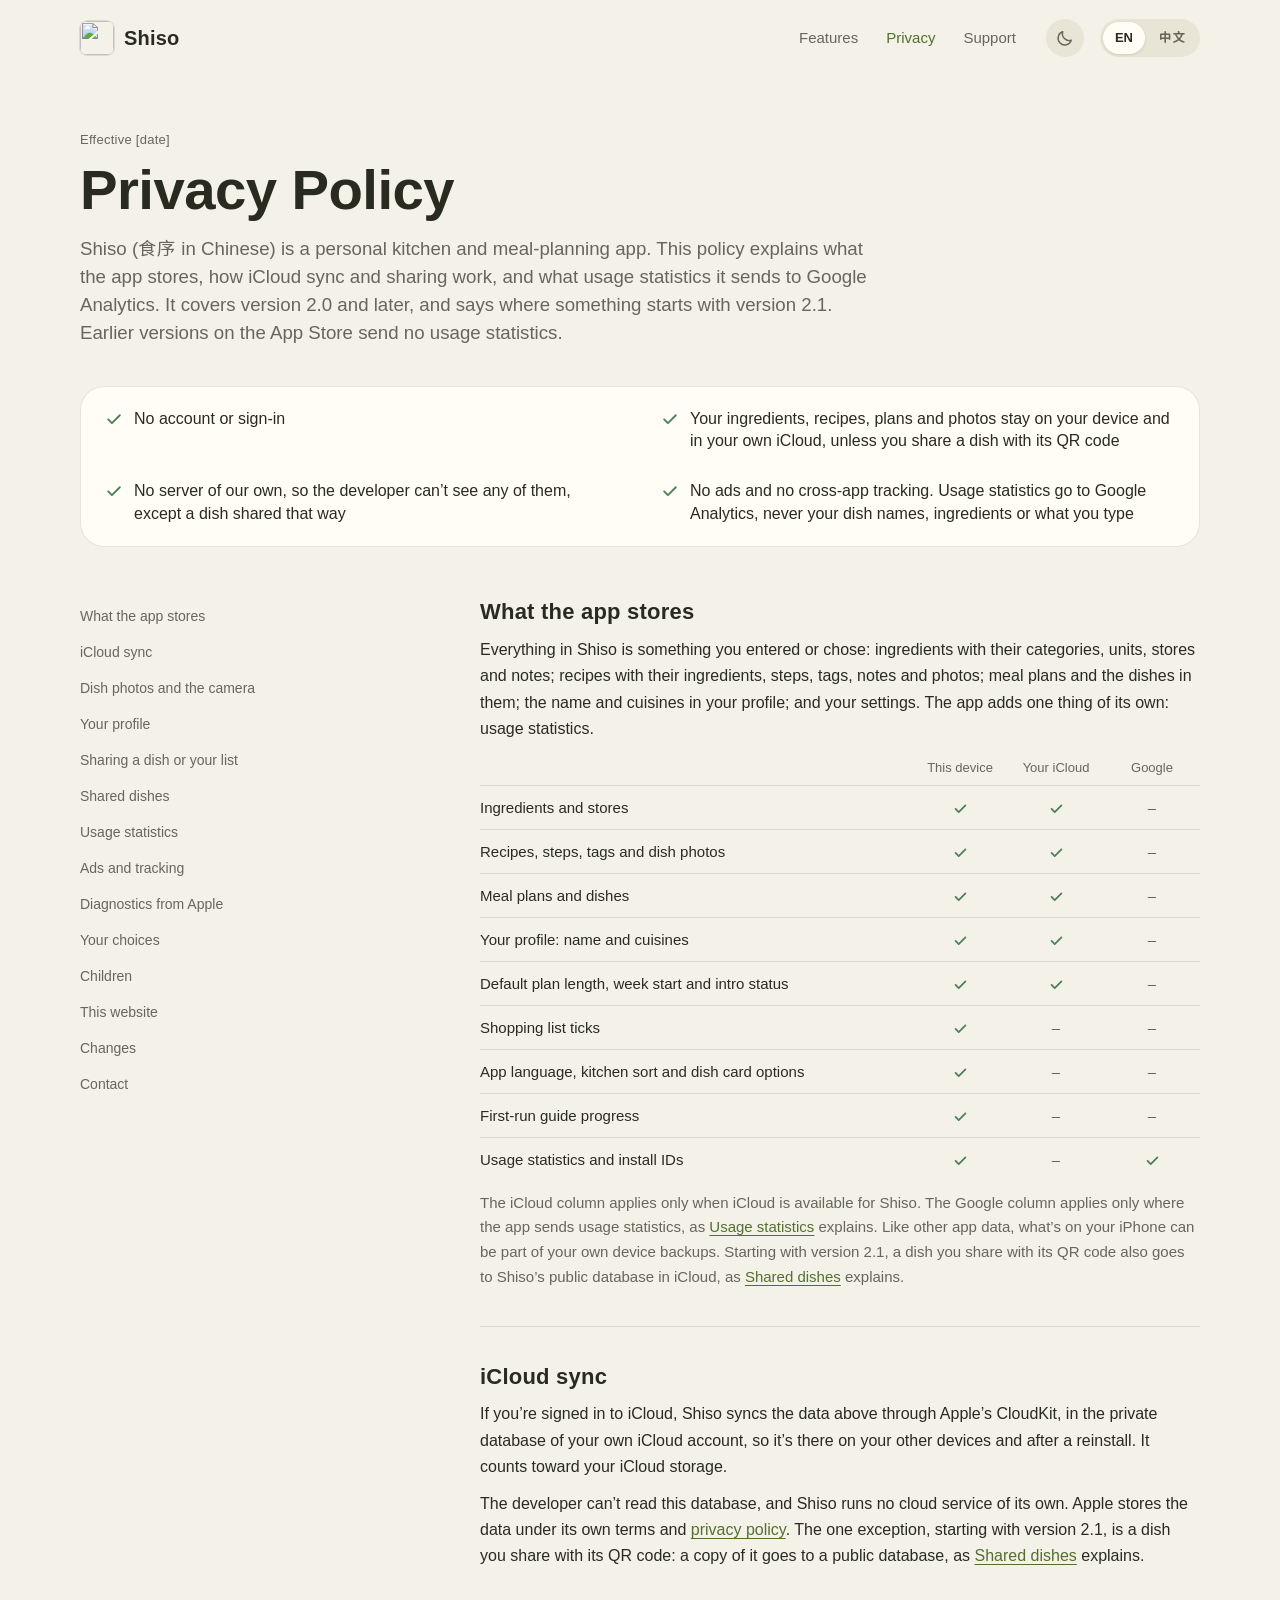
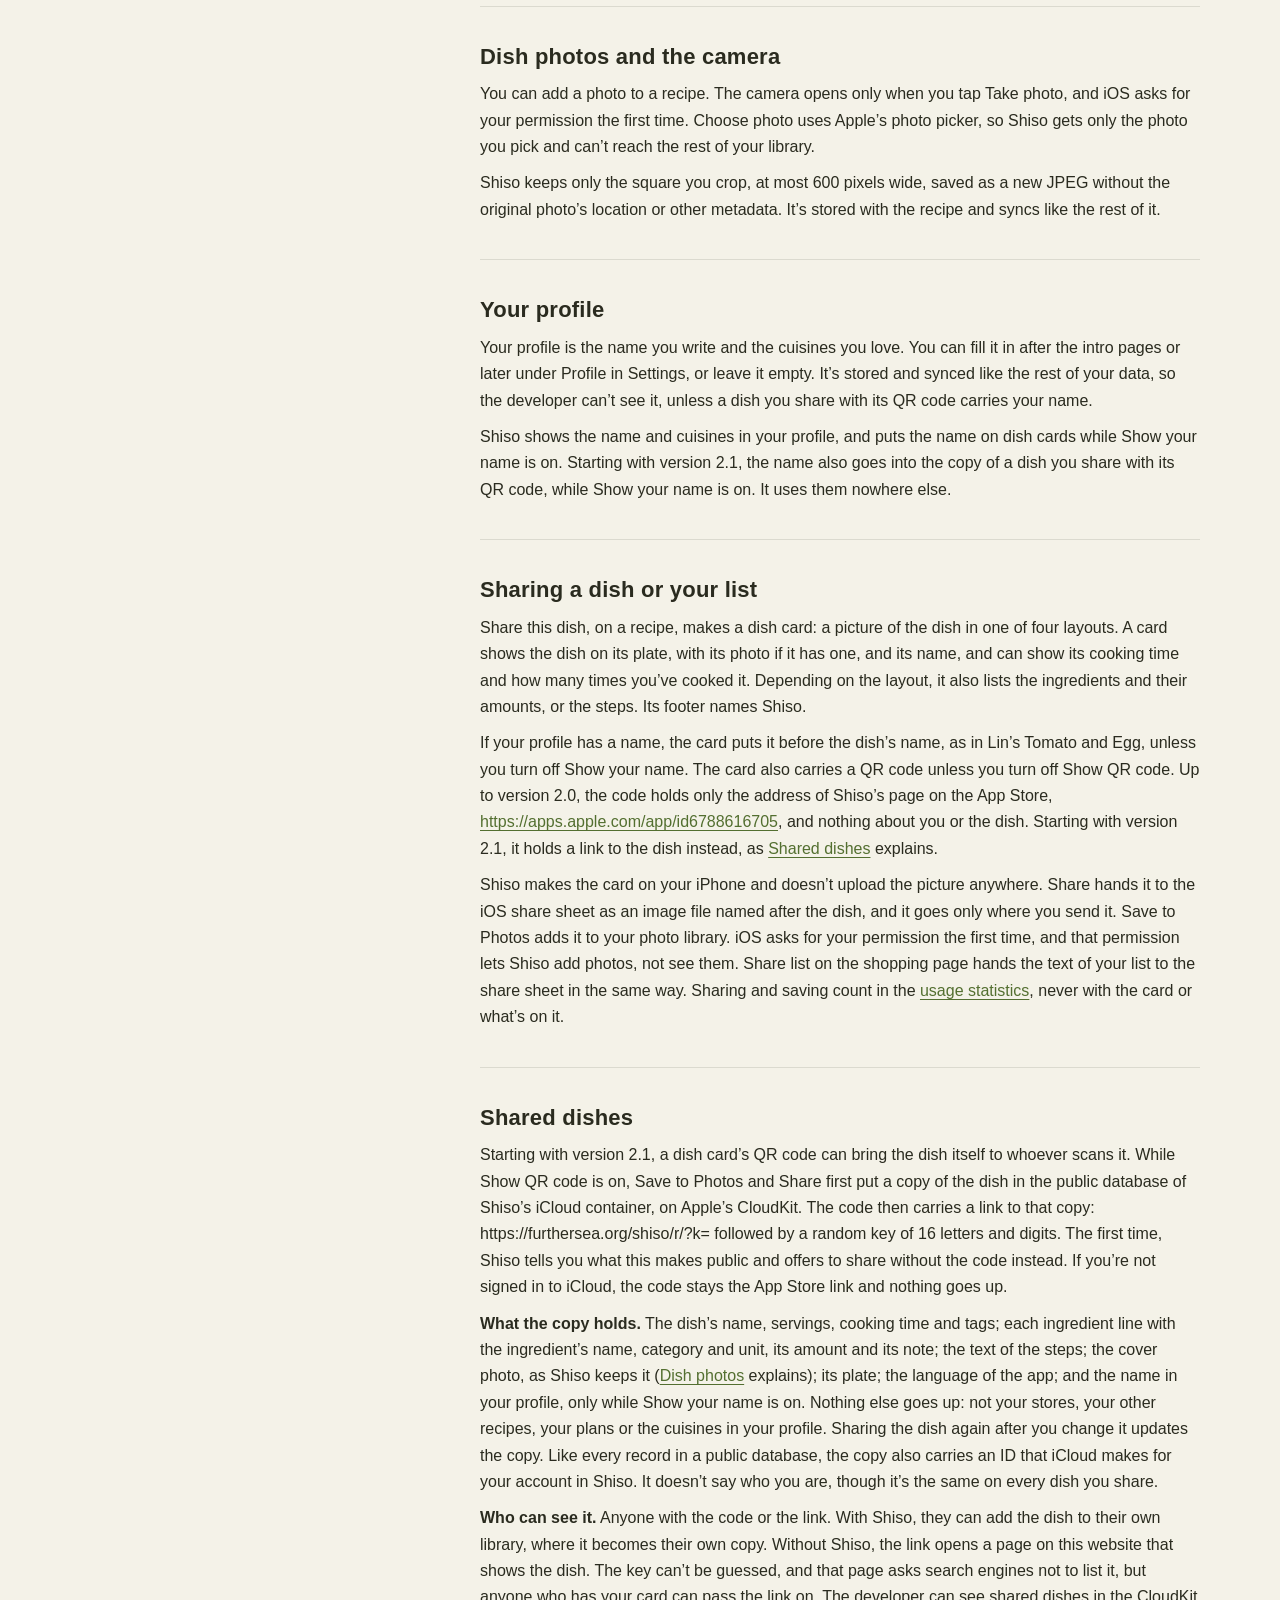
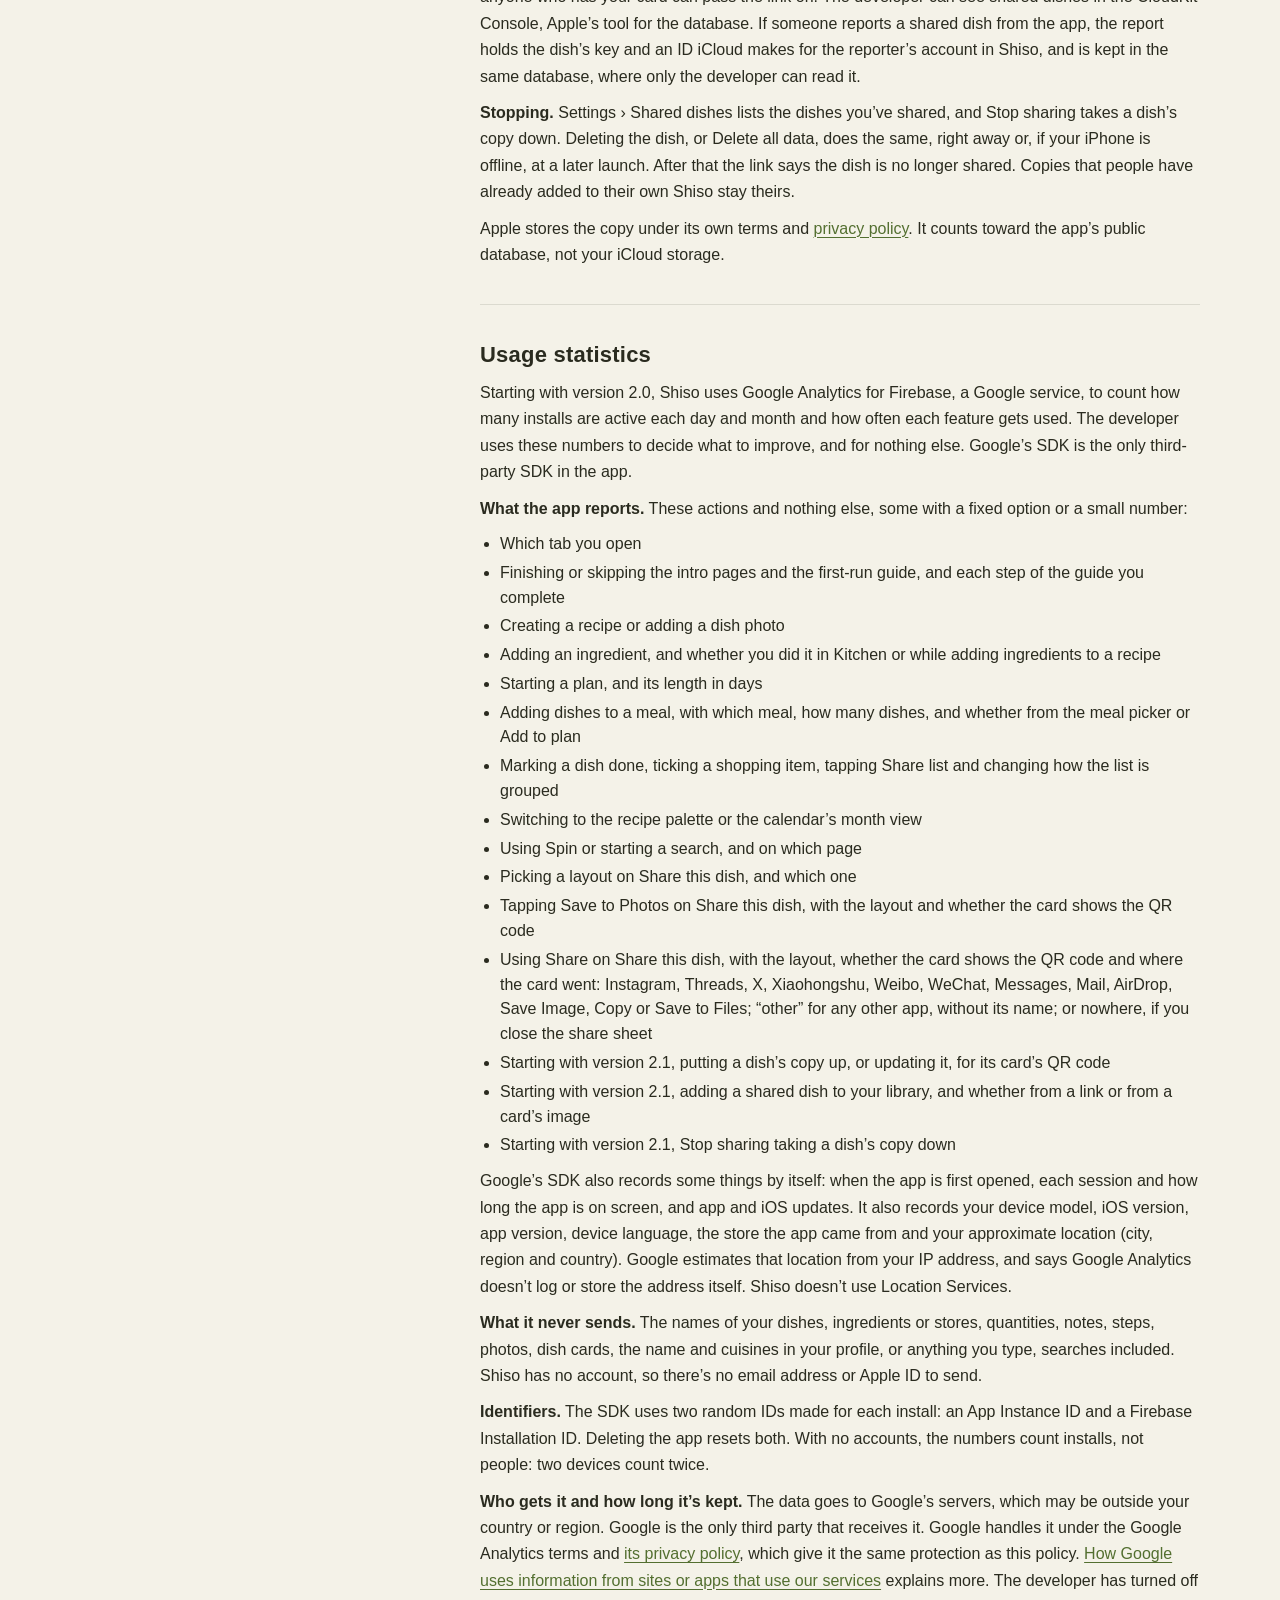
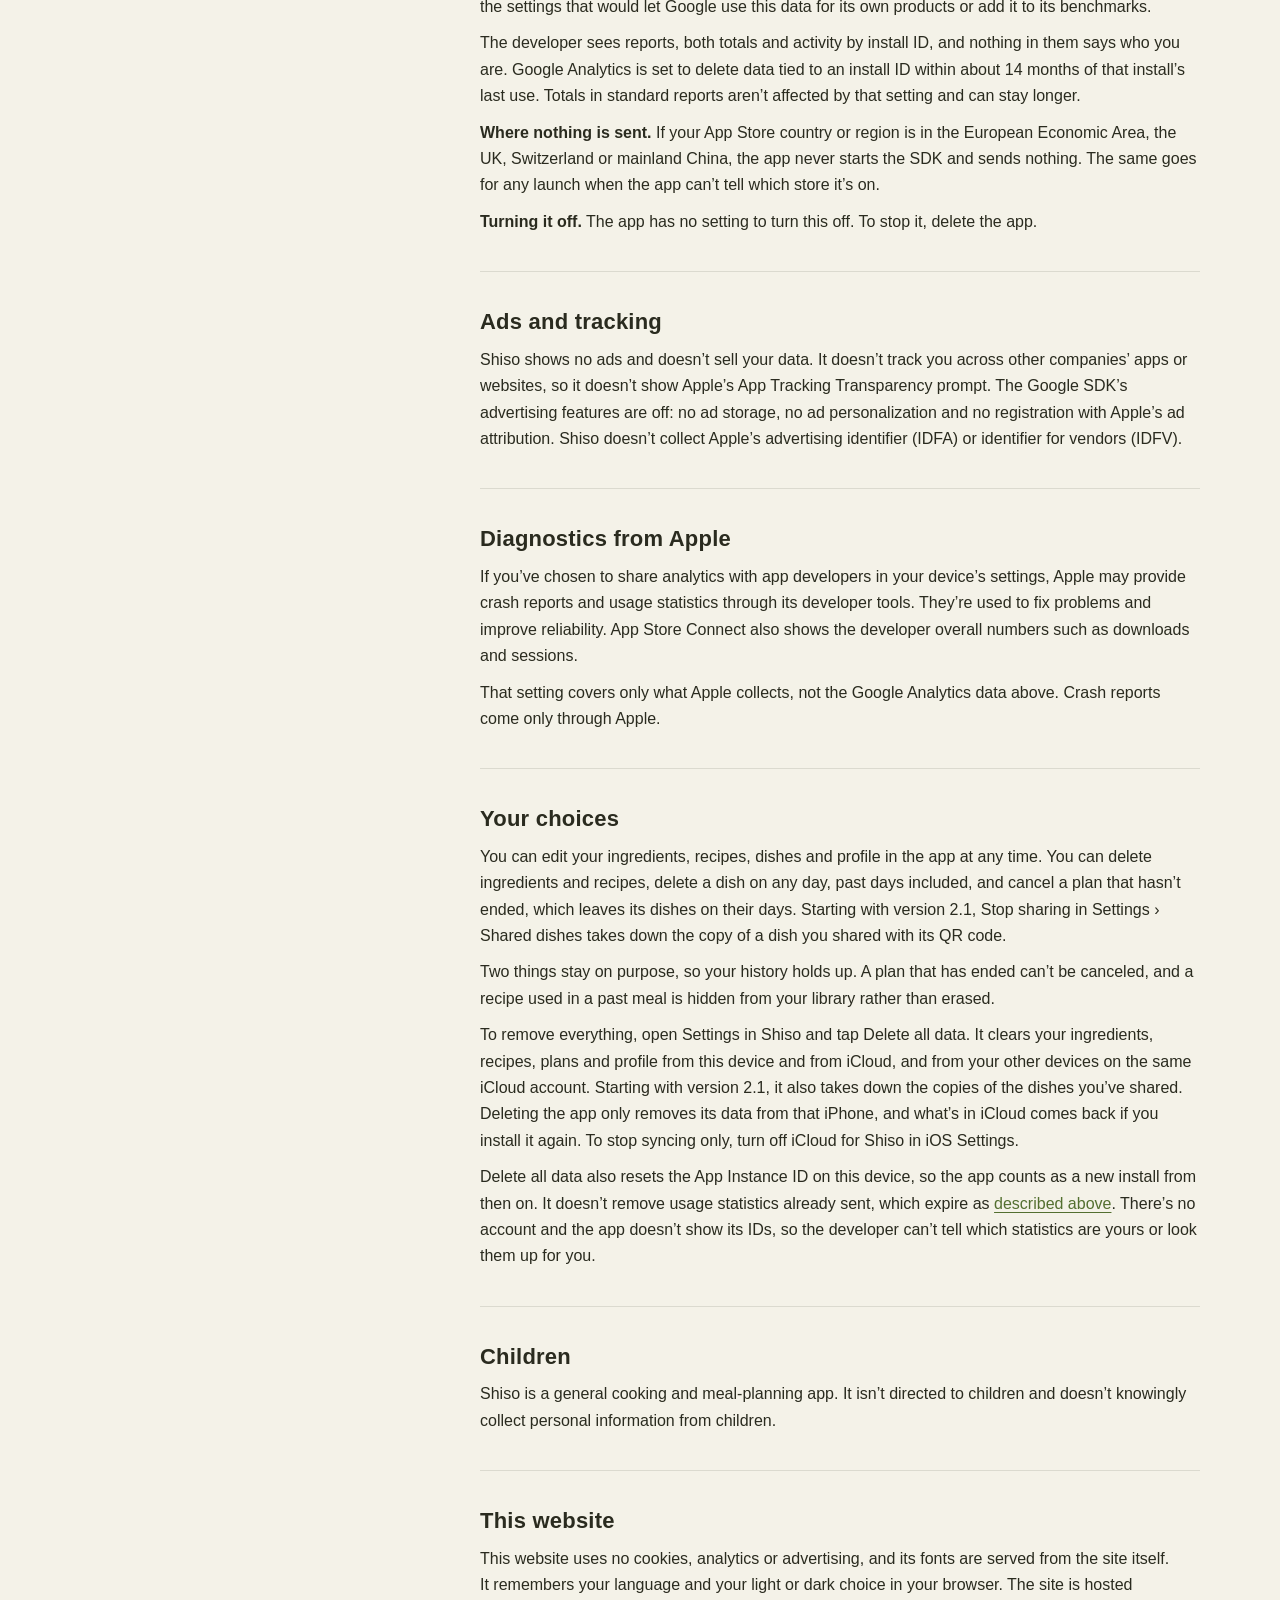
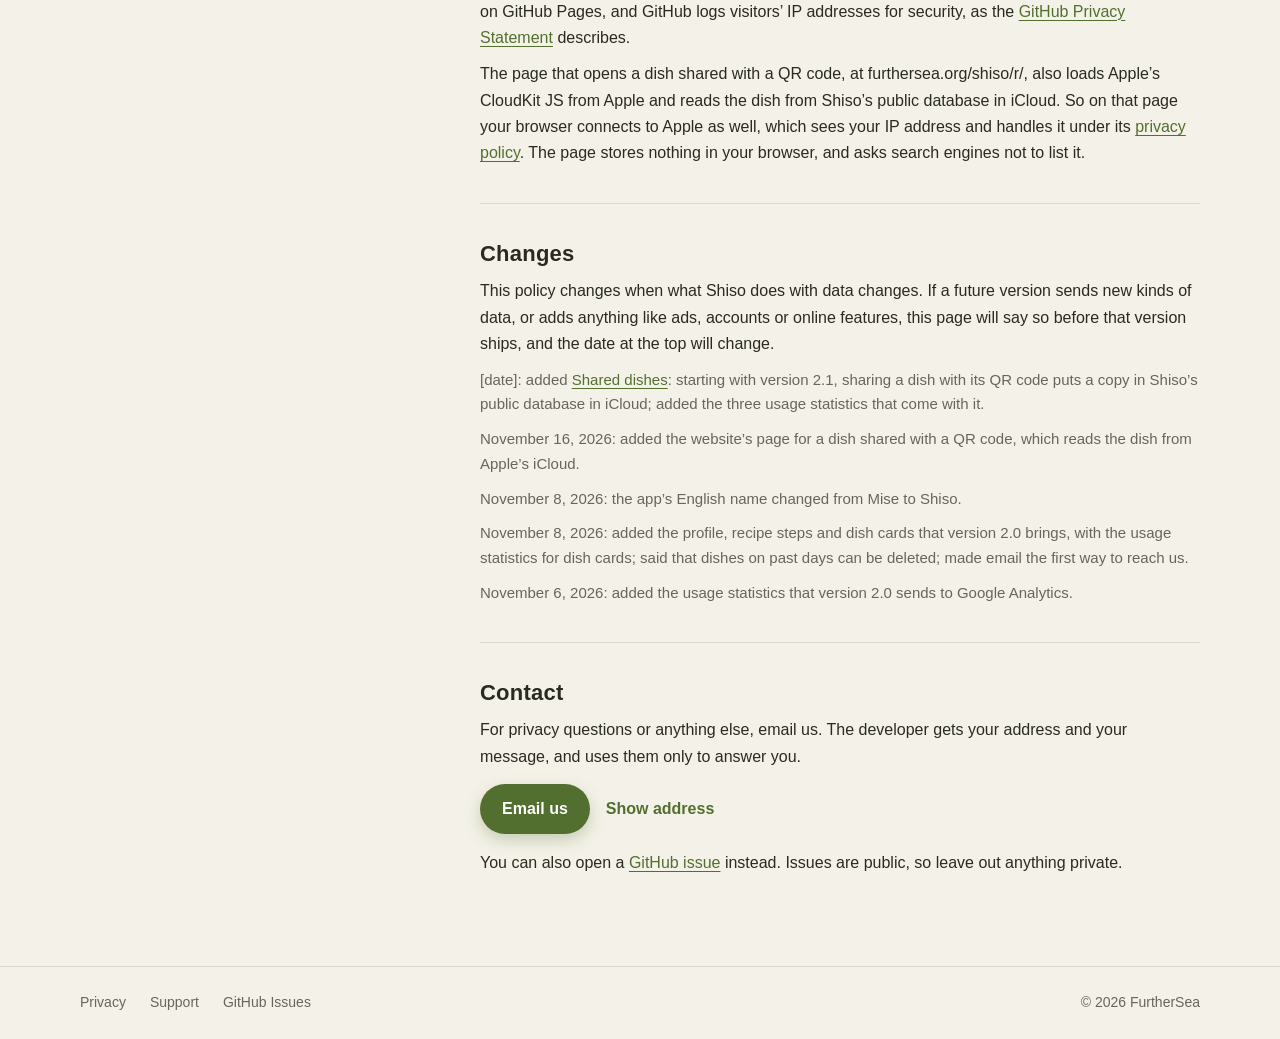
==== commit f91da7d8: "Describe 2.1's shared dishes in the privacy policy From version 2.1, sharing a dish with its card's " ====
--- a/privacy/index.html
+++ b/privacy/index.html
@@ -38,14 +38,14 @@
 
 <main class="wrap">
 <div class="doc-head">
-  <span class="eyebrow">Effective November 16, 2026</span>
+  <span class="eyebrow">Effective [date]</span>
   <h1>Privacy Policy</h1>
-  <p>Shiso (<span lang="zh-Hans">食序</span> in Chinese) is a personal kitchen and meal-planning app. This policy explains what the app stores, how iCloud sync and sharing work, and what usage statistics it sends to Google Analytics. It covers version 2.0 and later. Earlier versions on the App Store send no usage statistics.</p>
+  <p>Shiso (<span lang="zh-Hans">食序</span> in Chinese) is a personal kitchen and meal-planning app. This policy explains what the app stores, how iCloud sync and sharing work, and what usage statistics it sends to Google Analytics. It covers version 2.0 and later, and says where something starts with version 2.1. Earlier versions on the App Store send no usage statistics.</p>
 </div>
 <ul class="short" aria-label="The short version">
   <li><svg class="i" viewBox="0 0 24 24" aria-hidden="true"><path d="M5 12.5l4.5 4.5L19 7.5"/></svg>No account or sign-in</li>
-  <li><svg class="i" viewBox="0 0 24 24" aria-hidden="true"><path d="M5 12.5l4.5 4.5L19 7.5"/></svg>Your ingredients, recipes, plans and photos stay on your device and in your own iCloud</li>
-  <li><svg class="i" viewBox="0 0 24 24" aria-hidden="true"><path d="M5 12.5l4.5 4.5L19 7.5"/></svg>No server of our own, so the developer can’t see any of them</li>
+  <li><svg class="i" viewBox="0 0 24 24" aria-hidden="true"><path d="M5 12.5l4.5 4.5L19 7.5"/></svg>Your ingredients, recipes, plans and photos stay on your device and in your own iCloud, unless you share a dish with its QR code</li>
+  <li><svg class="i" viewBox="0 0 24 24" aria-hidden="true"><path d="M5 12.5l4.5 4.5L19 7.5"/></svg>No server of our own, so the developer can’t see any of them, except a dish shared that way</li>
   <li><svg class="i" viewBox="0 0 24 24" aria-hidden="true"><path d="M5 12.5l4.5 4.5L19 7.5"/></svg>No ads and no cross-app tracking. Usage statistics go to Google Analytics, never your dish names, ingredients or what you type</li>
 </ul>
 
@@ -56,6 +56,7 @@
   <a href="#photos">Dish photos and the camera</a>
   <a href="#profile">Your profile</a>
   <a href="#sharing">Sharing a dish or your list</a>
+  <a href="#shared">Shared dishes</a>
   <a href="#usage">Usage statistics</a>
   <a href="#tracking">Ads and tracking</a>
   <a href="#diagnostics">Diagnostics from Apple</a>
@@ -83,12 +84,12 @@
       <tr><td>Usage statistics and install IDs</td><td><svg class="i" viewBox="0 0 24 24" role="img" aria-label="Yes"><path d="M5 12.5l4.5 4.5L19 7.5"/></svg></td><td class="no"><span aria-hidden="true">–</span><span class="vh">No</span></td><td><svg class="i" viewBox="0 0 24 24" role="img" aria-label="Yes"><path d="M5 12.5l4.5 4.5L19 7.5"/></svg></td></tr>
     </tbody>
   </table>
-  <p class="dim">The iCloud column applies only when iCloud is available for Shiso. The Google column applies only where the app sends usage statistics, as <a href="#usage">Usage statistics</a> explains. Like other app data, what’s on your iPhone can be part of your own device backups.</p>
+  <p class="dim">The iCloud column applies only when iCloud is available for Shiso. The Google column applies only where the app sends usage statistics, as <a href="#usage">Usage statistics</a> explains. Like other app data, what’s on your iPhone can be part of your own device backups. Starting with version 2.1, a dish you share with its QR code also goes to Shiso’s public database in iCloud, as <a href="#shared">Shared dishes</a> explains.</p>
 </section>
 <section>
   <h2 id="icloud">iCloud sync</h2>
   <p>If you’re signed in to iCloud, Shiso syncs the data above through Apple’s CloudKit, in the private database of your own iCloud account, so it’s there on your other devices and after a reinstall. It counts toward your iCloud storage.</p>
-  <p>The developer can’t read this database, and Shiso runs no cloud service of its own. Apple stores the data under its own terms and <a href="https://www.apple.com/legal/privacy/">privacy policy</a>.</p>
+  <p>The developer can’t read this database, and Shiso runs no cloud service of its own. Apple stores the data under its own terms and <a href="https://www.apple.com/legal/privacy/">privacy policy</a>. The one exception, starting with version 2.1, is a dish you share with its QR code: a copy of it goes to a public database, as <a href="#shared">Shared dishes</a> explains.</p>
 </section>
 <section>
   <h2 id="photos">Dish photos and the camera</h2>
@@ -97,14 +98,22 @@
 </section>
 <section>
   <h2 id="profile">Your profile</h2>
-  <p>Your profile is the name you write and the cuisines you love. You can fill it in after the intro pages or later under Profile in Settings, or leave it empty. It’s stored and synced like the rest of your data, so the developer can’t see it.</p>
-  <p>Shiso shows the name and cuisines in your profile, and puts the name on dish cards while Show your name is on. It uses them nowhere else.</p>
+  <p>Your profile is the name you write and the cuisines you love. You can fill it in after the intro pages or later under Profile in Settings, or leave it empty. It’s stored and synced like the rest of your data, so the developer can’t see it, unless a dish you share with its QR code carries your name.</p>
+  <p>Shiso shows the name and cuisines in your profile, and puts the name on dish cards while Show your name is on. Starting with version 2.1, the name also goes into the copy of a dish you share with its QR code, while Show your name is on. It uses them nowhere else.</p>
 </section>
 <section>
   <h2 id="sharing">Sharing a dish or your list</h2>
   <p>Share this dish, on a recipe, makes a dish card: a picture of the dish in one of four layouts. A card shows the dish on its plate, with its photo if it has one, and its name, and can show its cooking time and how many times you’ve cooked it. Depending on the layout, it also lists the ingredients and their amounts, or the steps. Its footer names Shiso.</p>
-  <p>If your profile has a name, the card puts it before the dish’s name, as in Lin’s Tomato and Egg, unless you turn off Show your name. The card also carries a QR code unless you turn off Show QR code. The code holds only the address of Shiso’s page on the App Store, <a href="https://apps.apple.com/app/id6788616705">https://apps.apple.com/app/id6788616705</a>, and nothing about you or the dish.</p>
-  <p>Shiso makes the card on your iPhone and doesn’t upload it anywhere. Share hands it to the iOS share sheet as an image file named after the dish, and it goes only where you send it. Save to Photos adds it to your photo library. iOS asks for your permission the first time, and that permission lets Shiso add photos, not see them. Share list on the shopping page hands the text of your list to the share sheet in the same way. Sharing and saving count in the <a href="#usage">usage statistics</a>, never with the card or what’s on it.</p>
+  <p>If your profile has a name, the card puts it before the dish’s name, as in Lin’s Tomato and Egg, unless you turn off Show your name. The card also carries a QR code unless you turn off Show QR code. Up to version 2.0, the code holds only the address of Shiso’s page on the App Store, <a href="https://apps.apple.com/app/id6788616705">https://apps.apple.com/app/id6788616705</a>, and nothing about you or the dish. Starting with version 2.1, it holds a link to the dish instead, as <a href="#shared">Shared dishes</a> explains.</p>
+  <p>Shiso makes the card on your iPhone and doesn’t upload the picture anywhere. Share hands it to the iOS share sheet as an image file named after the dish, and it goes only where you send it. Save to Photos adds it to your photo library. iOS asks for your permission the first time, and that permission lets Shiso add photos, not see them. Share list on the shopping page hands the text of your list to the share sheet in the same way. Sharing and saving count in the <a href="#usage">usage statistics</a>, never with the card or what’s on it.</p>
+</section>
+<section>
+  <h2 id="shared">Shared dishes</h2>
+  <p>Starting with version 2.1, a dish card’s QR code can bring the dish itself to whoever scans it. While Show QR code is on, Save to Photos and Share first put a copy of the dish in the public database of Shiso’s iCloud container, on Apple’s CloudKit. The code then carries a link to that copy: https://furthersea.org/shiso/r/?k= followed by a random key of 16 letters and digits. The first time, Shiso tells you what this makes public and offers to share without the code instead. If you’re not signed in to iCloud, the code stays the App Store link and nothing goes up.</p>
+  <p><b>What the copy holds.</b> The dish’s name, servings, cooking time and tags; each ingredient line with the ingredient’s name, category and unit, its amount and its note; the text of the steps; the cover photo, as Shiso keeps it (<a href="#photos">Dish photos</a> explains); its plate; the language of the app; and the name in your profile, only while Show your name is on. Nothing else goes up: not your stores, your other recipes, your plans or the cuisines in your profile. Sharing the dish again after you change it updates the copy. Like every record in a public database, the copy also carries an ID that iCloud makes for your account in Shiso. It doesn’t say who you are, though it’s the same on every dish you share.</p>
+  <p><b>Who can see it.</b> Anyone with the code or the link. With Shiso, they can add the dish to their own library, where it becomes their own copy. Without Shiso, the link opens a page on this website that shows the dish. The key can’t be guessed, and that page asks search engines not to list it, but anyone who has your card can pass the link on. The developer can see shared dishes in the CloudKit Console, Apple’s tool for the database. If someone reports a shared dish from the app, the report holds the dish’s key and an ID iCloud makes for the reporter’s account in Shiso, and is kept in the same database, where only the developer can read it.</p>
+  <p><b>Stopping.</b> Settings › Shared dishes lists the dishes you’ve shared, and Stop sharing takes a dish’s copy down. Deleting the dish, or Delete all data, does the same, right away or, if your iPhone is offline, at a later launch. After that the link says the dish is no longer shared. Copies that people have already added to their own Shiso stay theirs.</p>
+  <p>Apple stores the copy under its own terms and <a href="https://www.apple.com/legal/privacy/">privacy policy</a>. It counts toward the app’s public database, not your iCloud storage.</p>
 </section>
 <section>
   <h2 id="usage">Usage statistics</h2>
@@ -123,6 +132,9 @@
     <li>Picking a layout on Share this dish, and which one</li>
     <li>Tapping Save to Photos on Share this dish, with the layout and whether the card shows the QR code</li>
     <li>Using Share on Share this dish, with the layout, whether the card shows the QR code and where the card went: Instagram, Threads, X, Xiaohongshu, Weibo, WeChat, Messages, Mail, AirDrop, Save Image, Copy or Save to Files; “other” for any other app, without its name; or nowhere, if you close the share sheet</li>
+    <li>Starting with version 2.1, putting a dish’s copy up, or updating it, for its card’s QR code</li>
+    <li>Starting with version 2.1, adding a shared dish to your library, and whether from a link or from a card’s image</li>
+    <li>Starting with version 2.1, Stop sharing taking a dish’s copy down</li>
   </ul>
   <p>Google’s SDK also records some things by itself: when the app is first opened, each session and how long the app is on screen, and app and iOS updates. It also records your device model, iOS version, app version, device language, the store the app came from and your approximate location (city, region and country). Google estimates that location from your IP address, and says Google Analytics doesn’t log or store the address itself. Shiso doesn’t use Location Services.</p>
   <p><b>What it never sends.</b> The names of your dishes, ingredients or stores, quantities, notes, steps, photos, dish cards, the name and cuisines in your profile, or anything you type, searches included. Shiso has no account, so there’s no email address or Apple ID to send.</p>
@@ -143,9 +155,9 @@
 </section>
 <section>
   <h2 id="choices">Your choices</h2>
-  <p>You can edit your ingredients, recipes, dishes and profile in the app at any time. You can delete ingredients and recipes, delete a dish on any day, past days included, and cancel a plan that hasn’t ended, which leaves its dishes on their days.</p>
+  <p>You can edit your ingredients, recipes, dishes and profile in the app at any time. You can delete ingredients and recipes, delete a dish on any day, past days included, and cancel a plan that hasn’t ended, which leaves its dishes on their days. Starting with version 2.1, Stop sharing in Settings › Shared dishes takes down the copy of a dish you shared with its QR code.</p>
   <p>Two things stay on purpose, so your history holds up. A plan that has ended can’t be canceled, and a recipe used in a past meal is hidden from your library rather than erased.</p>
-  <p>To remove everything, open Settings in Shiso and tap Delete all data. It clears your ingredients, recipes, plans and profile from this device and from iCloud, and from your other devices on the same iCloud account. Deleting the app only removes its data from that iPhone, and what’s in iCloud comes back if you install it again. To stop syncing only, turn off iCloud for Shiso in iOS Settings.</p>
+  <p>To remove everything, open Settings in Shiso and tap Delete all data. It clears your ingredients, recipes, plans and profile from this device and from iCloud, and from your other devices on the same iCloud account. Starting with version 2.1, it also takes down the copies of the dishes you’ve shared. Deleting the app only removes its data from that iPhone, and what’s in iCloud comes back if you install it again. To stop syncing only, turn off iCloud for Shiso in iOS Settings.</p>
   <p>Delete all data also resets the App Instance ID on this device, so the app counts as a new install from then on. It doesn’t remove usage statistics already sent, which expire as <a href="#usage">described above</a>. There’s no account and the app doesn’t show its IDs, so the developer can’t tell which statistics are yours or look them up for you.</p>
 </section>
 <section>
@@ -160,6 +172,7 @@
 <section>
   <h2 id="changes">Changes</h2>
   <p>This policy changes when what Shiso does with data changes. If a future version sends new kinds of data, or adds anything like ads, accounts or online features, this page will say so before that version ships, and the date at the top will change.</p>
+  <p class="dim">[date]: added <a href="#shared">Shared dishes</a>: starting with version 2.1, sharing a dish with its QR code puts a copy in Shiso’s public database in iCloud; added the three usage statistics that come with it.</p>
   <p class="dim">November 16, 2026: added the website’s page for a dish shared with a QR code, which reads the dish from Apple’s iCloud.</p>
   <p class="dim">November 8, 2026: the app’s English name changed from Mise to Shiso.</p>
   <p class="dim">November 8, 2026: added the profile, recipe steps and dish cards that version 2.0 brings, with the usage statistics for dish cards; said that dishes on past days can be deleted; made email the first way to reach us.</p>
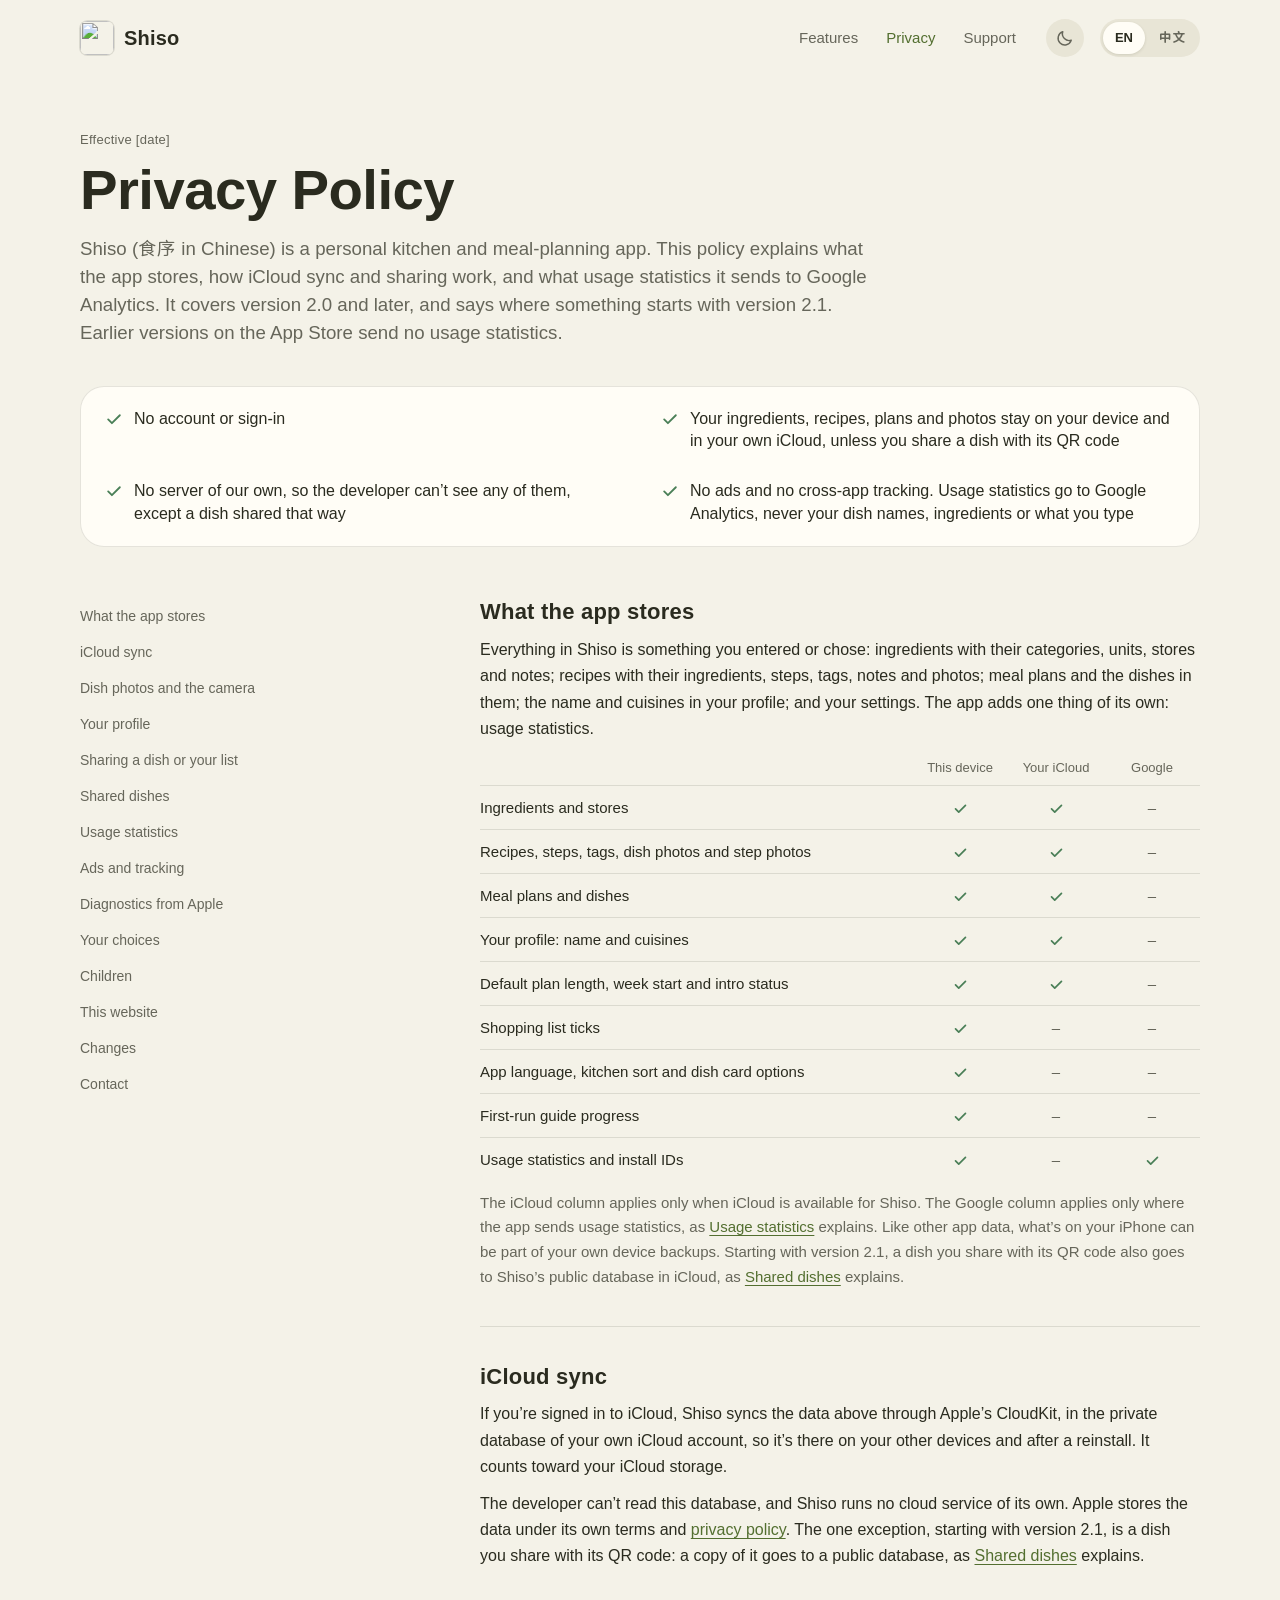
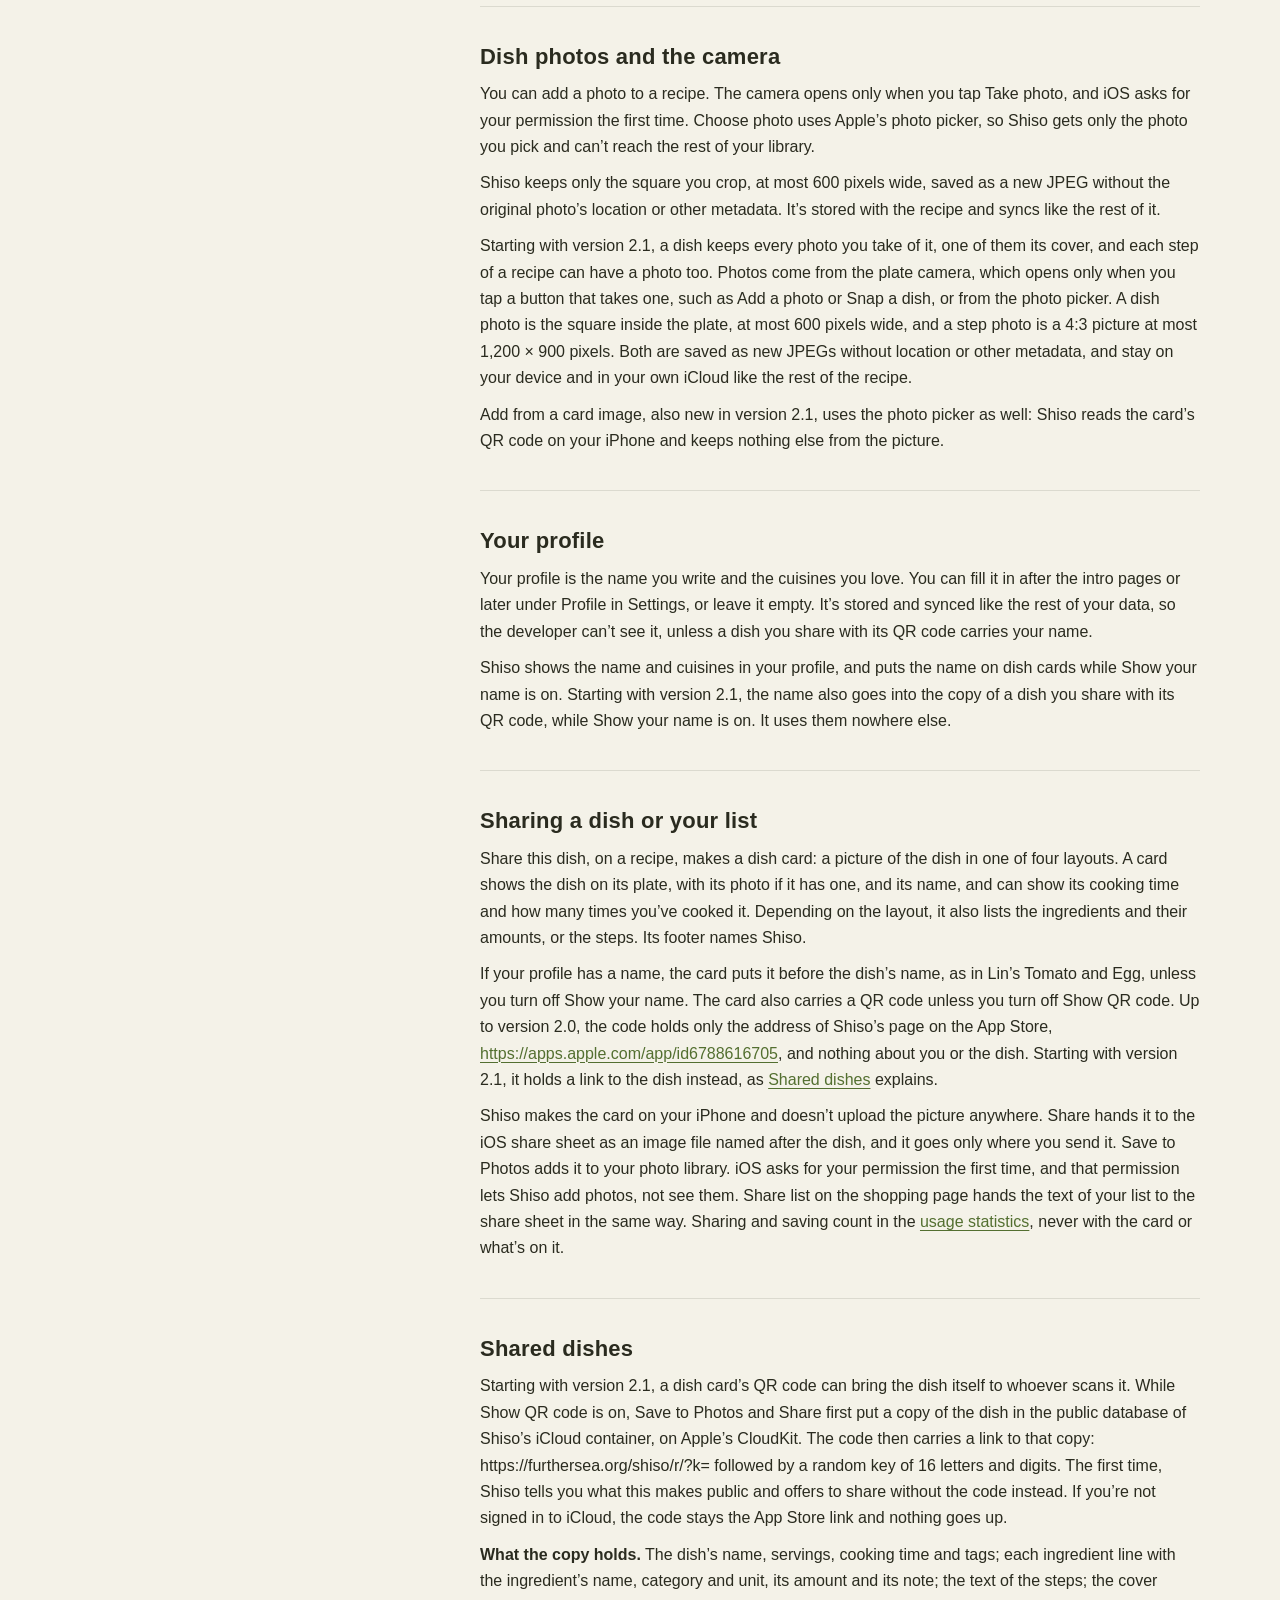
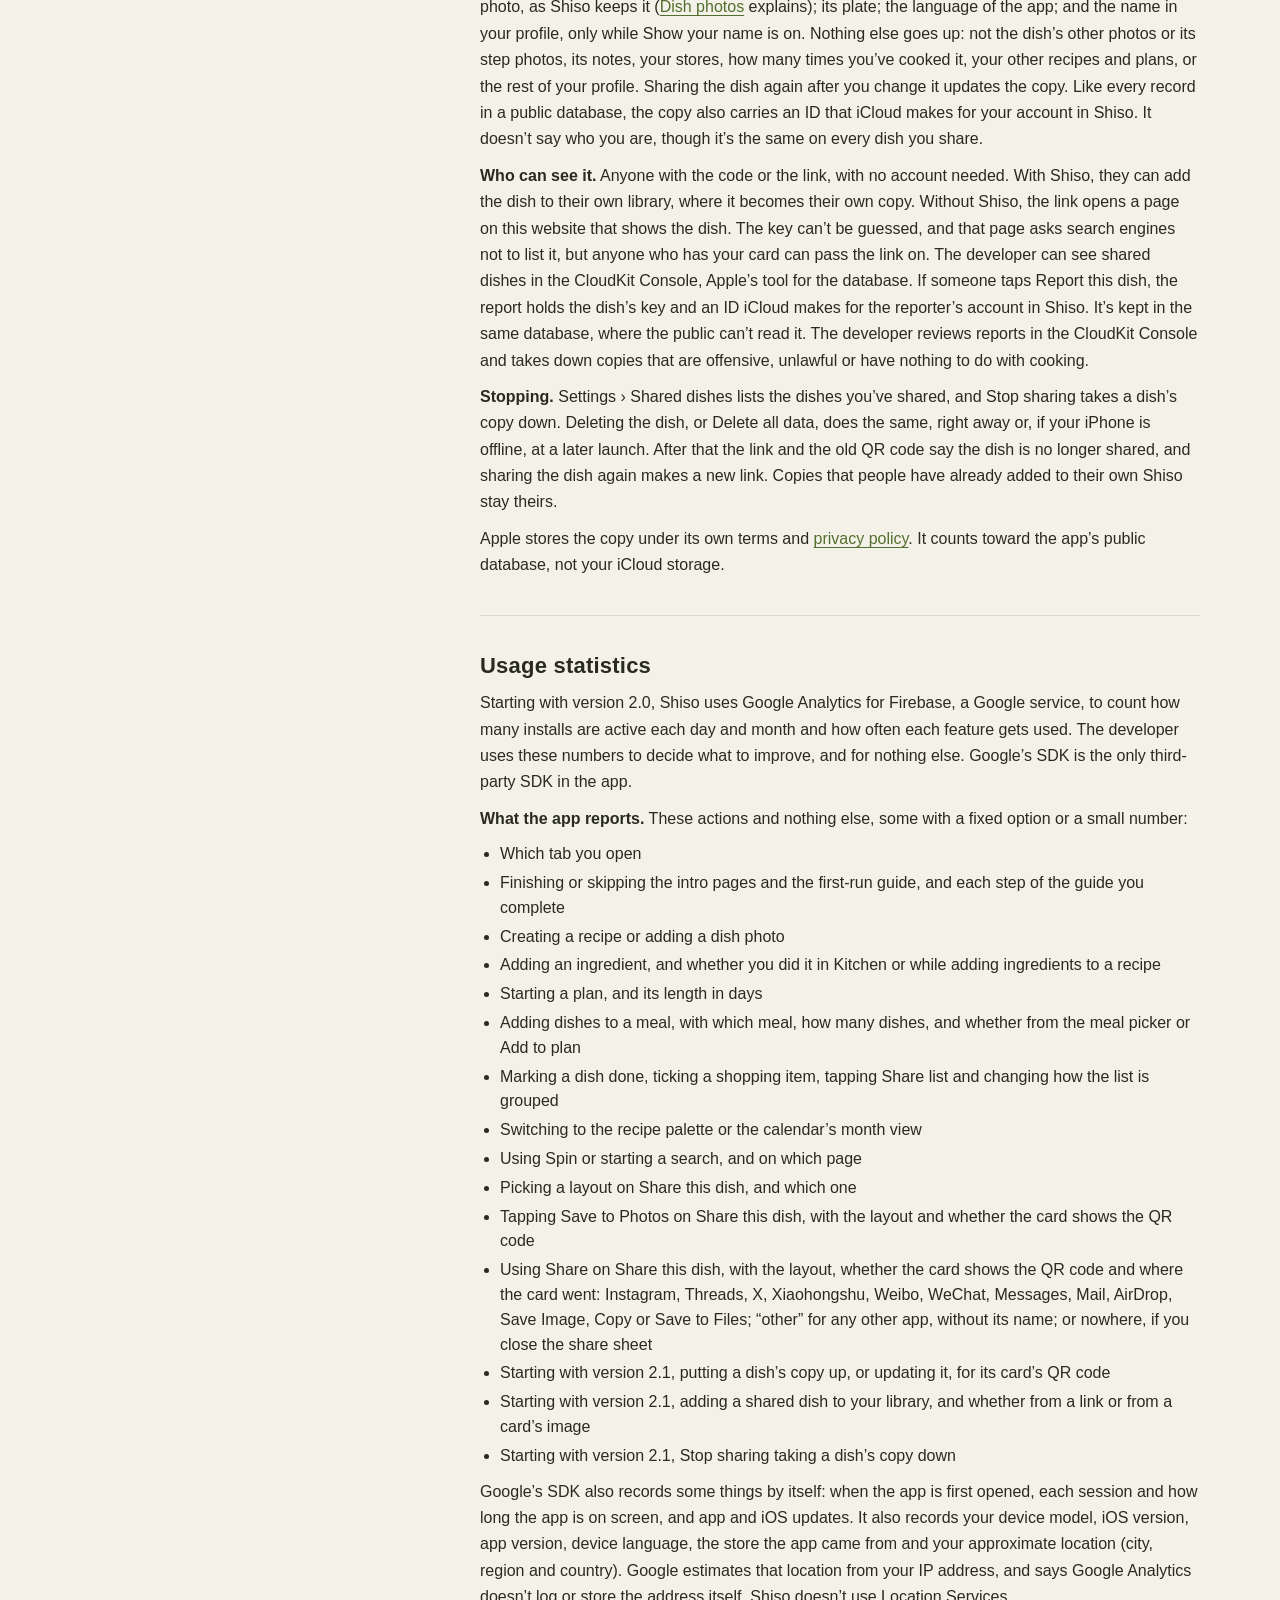
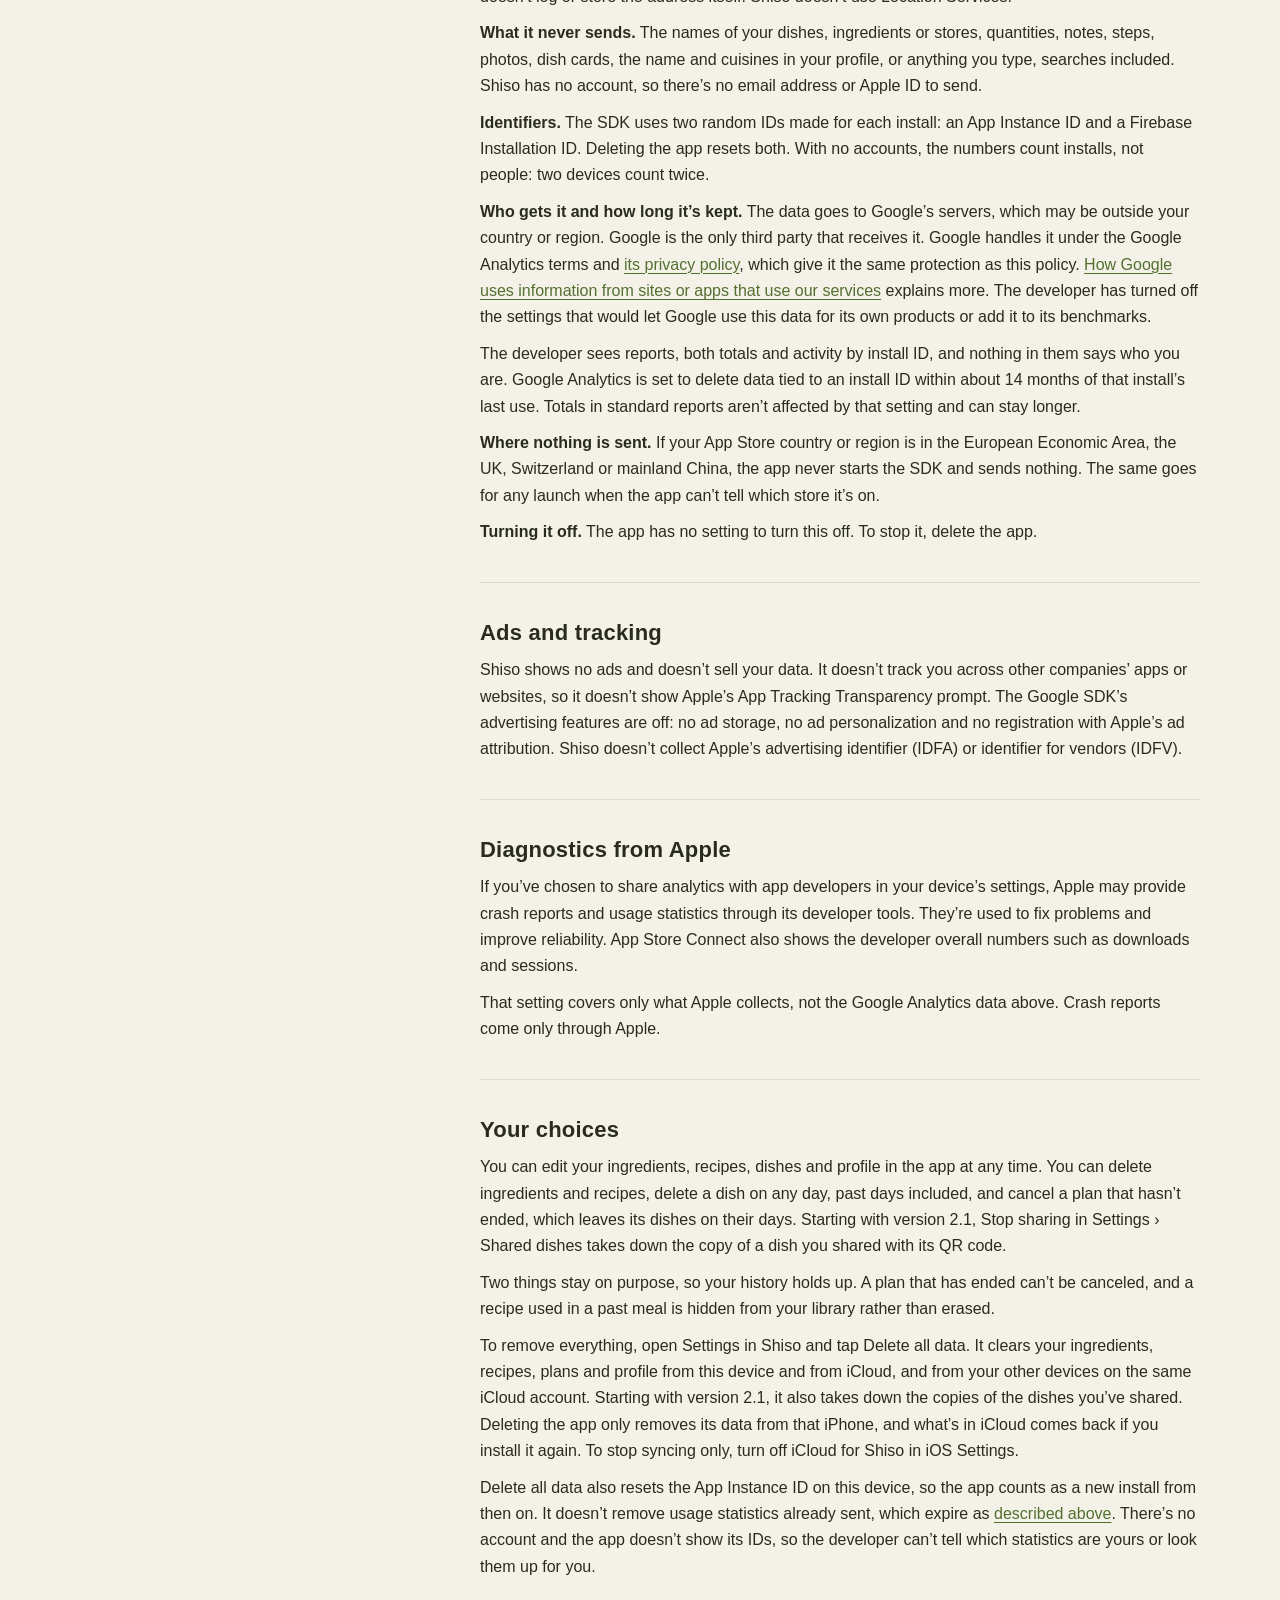
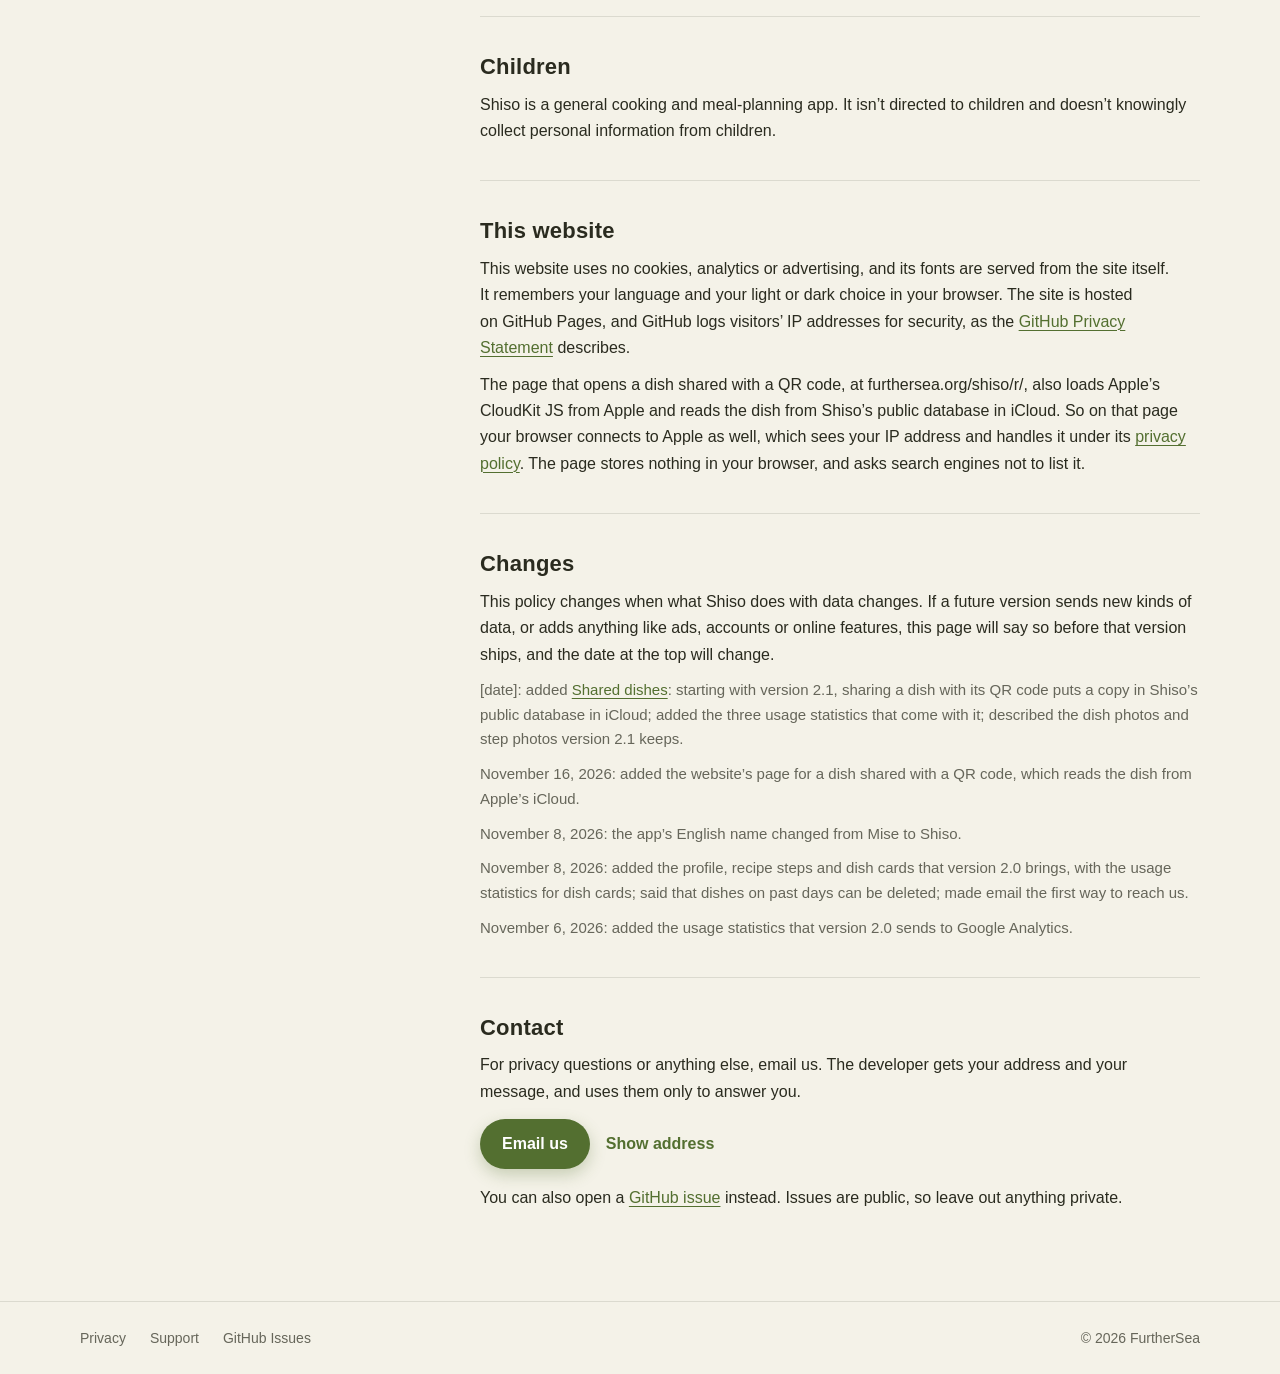
==== commit 9b59e9a3: "Cover the rest of 2.1 in the policy, support and home pages - Dish photos and the camera: from 2.1 a" ====
--- a/privacy/index.html
+++ b/privacy/index.html
@@ -74,7 +74,7 @@
     <thead><tr><th scope="col"><span class="vh">Data</span></th><th scope="col">This device</th><th scope="col">Your iCloud</th><th scope="col">Google</th></tr></thead>
     <tbody>
       <tr><td>Ingredients and stores</td><td><svg class="i" viewBox="0 0 24 24" role="img" aria-label="Yes"><path d="M5 12.5l4.5 4.5L19 7.5"/></svg></td><td><svg class="i" viewBox="0 0 24 24" role="img" aria-label="Yes"><path d="M5 12.5l4.5 4.5L19 7.5"/></svg></td><td class="no"><span aria-hidden="true">–</span><span class="vh">No</span></td></tr>
-      <tr><td>Recipes, steps, tags and dish photos</td><td><svg class="i" viewBox="0 0 24 24" role="img" aria-label="Yes"><path d="M5 12.5l4.5 4.5L19 7.5"/></svg></td><td><svg class="i" viewBox="0 0 24 24" role="img" aria-label="Yes"><path d="M5 12.5l4.5 4.5L19 7.5"/></svg></td><td class="no"><span aria-hidden="true">–</span><span class="vh">No</span></td></tr>
+      <tr><td>Recipes, steps, tags, dish photos and step photos</td><td><svg class="i" viewBox="0 0 24 24" role="img" aria-label="Yes"><path d="M5 12.5l4.5 4.5L19 7.5"/></svg></td><td><svg class="i" viewBox="0 0 24 24" role="img" aria-label="Yes"><path d="M5 12.5l4.5 4.5L19 7.5"/></svg></td><td class="no"><span aria-hidden="true">–</span><span class="vh">No</span></td></tr>
       <tr><td>Meal plans and dishes</td><td><svg class="i" viewBox="0 0 24 24" role="img" aria-label="Yes"><path d="M5 12.5l4.5 4.5L19 7.5"/></svg></td><td><svg class="i" viewBox="0 0 24 24" role="img" aria-label="Yes"><path d="M5 12.5l4.5 4.5L19 7.5"/></svg></td><td class="no"><span aria-hidden="true">–</span><span class="vh">No</span></td></tr>
       <tr><td>Your profile: name and cuisines</td><td><svg class="i" viewBox="0 0 24 24" role="img" aria-label="Yes"><path d="M5 12.5l4.5 4.5L19 7.5"/></svg></td><td><svg class="i" viewBox="0 0 24 24" role="img" aria-label="Yes"><path d="M5 12.5l4.5 4.5L19 7.5"/></svg></td><td class="no"><span aria-hidden="true">–</span><span class="vh">No</span></td></tr>
       <tr><td>Default plan length, week start and intro status</td><td><svg class="i" viewBox="0 0 24 24" role="img" aria-label="Yes"><path d="M5 12.5l4.5 4.5L19 7.5"/></svg></td><td><svg class="i" viewBox="0 0 24 24" role="img" aria-label="Yes"><path d="M5 12.5l4.5 4.5L19 7.5"/></svg></td><td class="no"><span aria-hidden="true">–</span><span class="vh">No</span></td></tr>
@@ -95,6 +95,8 @@
   <h2 id="photos">Dish photos and the camera</h2>
   <p>You can add a photo to a recipe. The camera opens only when you tap Take photo, and iOS asks for your permission the first time. Choose photo uses Apple’s photo picker, so Shiso gets only the photo you pick and can’t reach the rest of your library.</p>
   <p>Shiso keeps only the square you crop, at most 600 pixels wide, saved as a new JPEG without the original photo’s location or other metadata. It’s stored with the recipe and syncs like the rest of it.</p>
+  <p>Starting with version 2.1, a dish keeps every photo you take of it, one of them its cover, and each step of a recipe can have a photo too. Photos come from the plate camera, which opens only when you tap a button that takes one, such as Add a photo or Snap a dish, or from the photo picker. A dish photo is the square inside the plate, at most 600 pixels wide, and a step photo is a 4:3 picture at most 1,200 × 900 pixels. Both are saved as new JPEGs without location or other metadata, and stay on your device and in your own iCloud like the rest of the recipe.</p>
+  <p>Add from a card image, also new in version 2.1, uses the photo picker as well: Shiso reads the card’s QR code on your iPhone and keeps nothing else from the picture.</p>
 </section>
 <section>
   <h2 id="profile">Your profile</h2>
@@ -110,9 +112,9 @@
 <section>
   <h2 id="shared">Shared dishes</h2>
   <p>Starting with version 2.1, a dish card’s QR code can bring the dish itself to whoever scans it. While Show QR code is on, Save to Photos and Share first put a copy of the dish in the public database of Shiso’s iCloud container, on Apple’s CloudKit. The code then carries a link to that copy: https://furthersea.org/shiso/r/?k= followed by a random key of 16 letters and digits. The first time, Shiso tells you what this makes public and offers to share without the code instead. If you’re not signed in to iCloud, the code stays the App Store link and nothing goes up.</p>
-  <p><b>What the copy holds.</b> The dish’s name, servings, cooking time and tags; each ingredient line with the ingredient’s name, category and unit, its amount and its note; the text of the steps; the cover photo, as Shiso keeps it (<a href="#photos">Dish photos</a> explains); its plate; the language of the app; and the name in your profile, only while Show your name is on. Nothing else goes up: not your stores, your other recipes, your plans or the cuisines in your profile. Sharing the dish again after you change it updates the copy. Like every record in a public database, the copy also carries an ID that iCloud makes for your account in Shiso. It doesn’t say who you are, though it’s the same on every dish you share.</p>
-  <p><b>Who can see it.</b> Anyone with the code or the link. With Shiso, they can add the dish to their own library, where it becomes their own copy. Without Shiso, the link opens a page on this website that shows the dish. The key can’t be guessed, and that page asks search engines not to list it, but anyone who has your card can pass the link on. The developer can see shared dishes in the CloudKit Console, Apple’s tool for the database. If someone reports a shared dish from the app, the report holds the dish’s key and an ID iCloud makes for the reporter’s account in Shiso, and is kept in the same database, where only the developer can read it.</p>
-  <p><b>Stopping.</b> Settings › Shared dishes lists the dishes you’ve shared, and Stop sharing takes a dish’s copy down. Deleting the dish, or Delete all data, does the same, right away or, if your iPhone is offline, at a later launch. After that the link says the dish is no longer shared. Copies that people have already added to their own Shiso stay theirs.</p>
+  <p><b>What the copy holds.</b> The dish’s name, servings, cooking time and tags; each ingredient line with the ingredient’s name, category and unit, its amount and its note; the text of the steps; the cover photo, as Shiso keeps it (<a href="#photos">Dish photos</a> explains); its plate; the language of the app; and the name in your profile, only while Show your name is on. Nothing else goes up: not the dish’s other photos or its step photos, its notes, your stores, how many times you’ve cooked it, your other recipes and plans, or the rest of your profile. Sharing the dish again after you change it updates the copy. Like every record in a public database, the copy also carries an ID that iCloud makes for your account in Shiso. It doesn’t say who you are, though it’s the same on every dish you share.</p>
+  <p><b>Who can see it.</b> Anyone with the code or the link, with no account needed. With Shiso, they can add the dish to their own library, where it becomes their own copy. Without Shiso, the link opens a page on this website that shows the dish. The key can’t be guessed, and that page asks search engines not to list it, but anyone who has your card can pass the link on. The developer can see shared dishes in the CloudKit Console, Apple’s tool for the database. If someone taps Report this dish, the report holds the dish’s key and an ID iCloud makes for the reporter’s account in Shiso. It’s kept in the same database, where the public can’t read it. The developer reviews reports in the CloudKit Console and takes down copies that are offensive, unlawful or have nothing to do with cooking.</p>
+  <p><b>Stopping.</b> Settings › Shared dishes lists the dishes you’ve shared, and Stop sharing takes a dish’s copy down. Deleting the dish, or Delete all data, does the same, right away or, if your iPhone is offline, at a later launch. After that the link and the old QR code say the dish is no longer shared, and sharing the dish again makes a new link. Copies that people have already added to their own Shiso stay theirs.</p>
   <p>Apple stores the copy under its own terms and <a href="https://www.apple.com/legal/privacy/">privacy policy</a>. It counts toward the app’s public database, not your iCloud storage.</p>
 </section>
 <section>
@@ -172,7 +174,7 @@
 <section>
   <h2 id="changes">Changes</h2>
   <p>This policy changes when what Shiso does with data changes. If a future version sends new kinds of data, or adds anything like ads, accounts or online features, this page will say so before that version ships, and the date at the top will change.</p>
-  <p class="dim">[date]: added <a href="#shared">Shared dishes</a>: starting with version 2.1, sharing a dish with its QR code puts a copy in Shiso’s public database in iCloud; added the three usage statistics that come with it.</p>
+  <p class="dim">[date]: added <a href="#shared">Shared dishes</a>: starting with version 2.1, sharing a dish with its QR code puts a copy in Shiso’s public database in iCloud; added the three usage statistics that come with it; described the dish photos and step photos version 2.1 keeps.</p>
   <p class="dim">November 16, 2026: added the website’s page for a dish shared with a QR code, which reads the dish from Apple’s iCloud.</p>
   <p class="dim">November 8, 2026: the app’s English name changed from Mise to Shiso.</p>
   <p class="dim">November 8, 2026: added the profile, recipe steps and dish cards that version 2.0 brings, with the usage statistics for dish cards; said that dishes on past days can be deleted; made email the first way to reach us.</p>
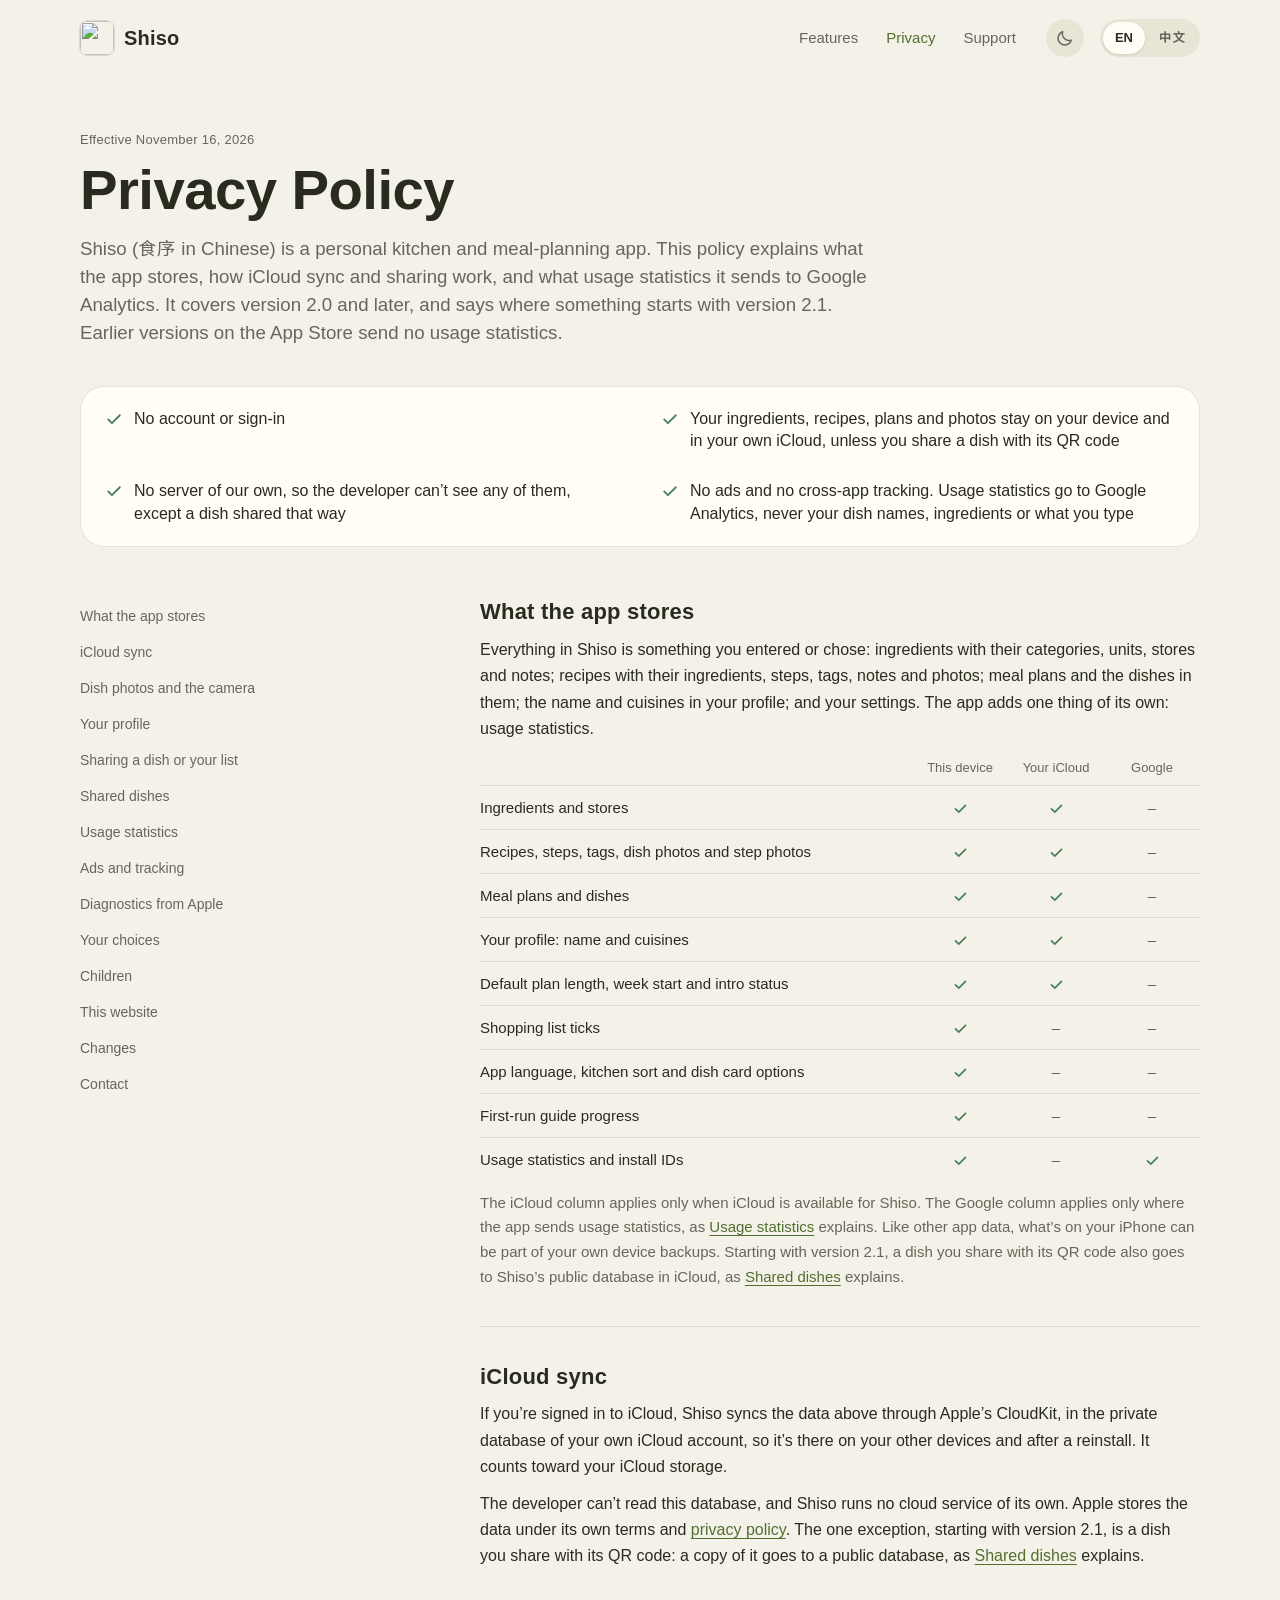
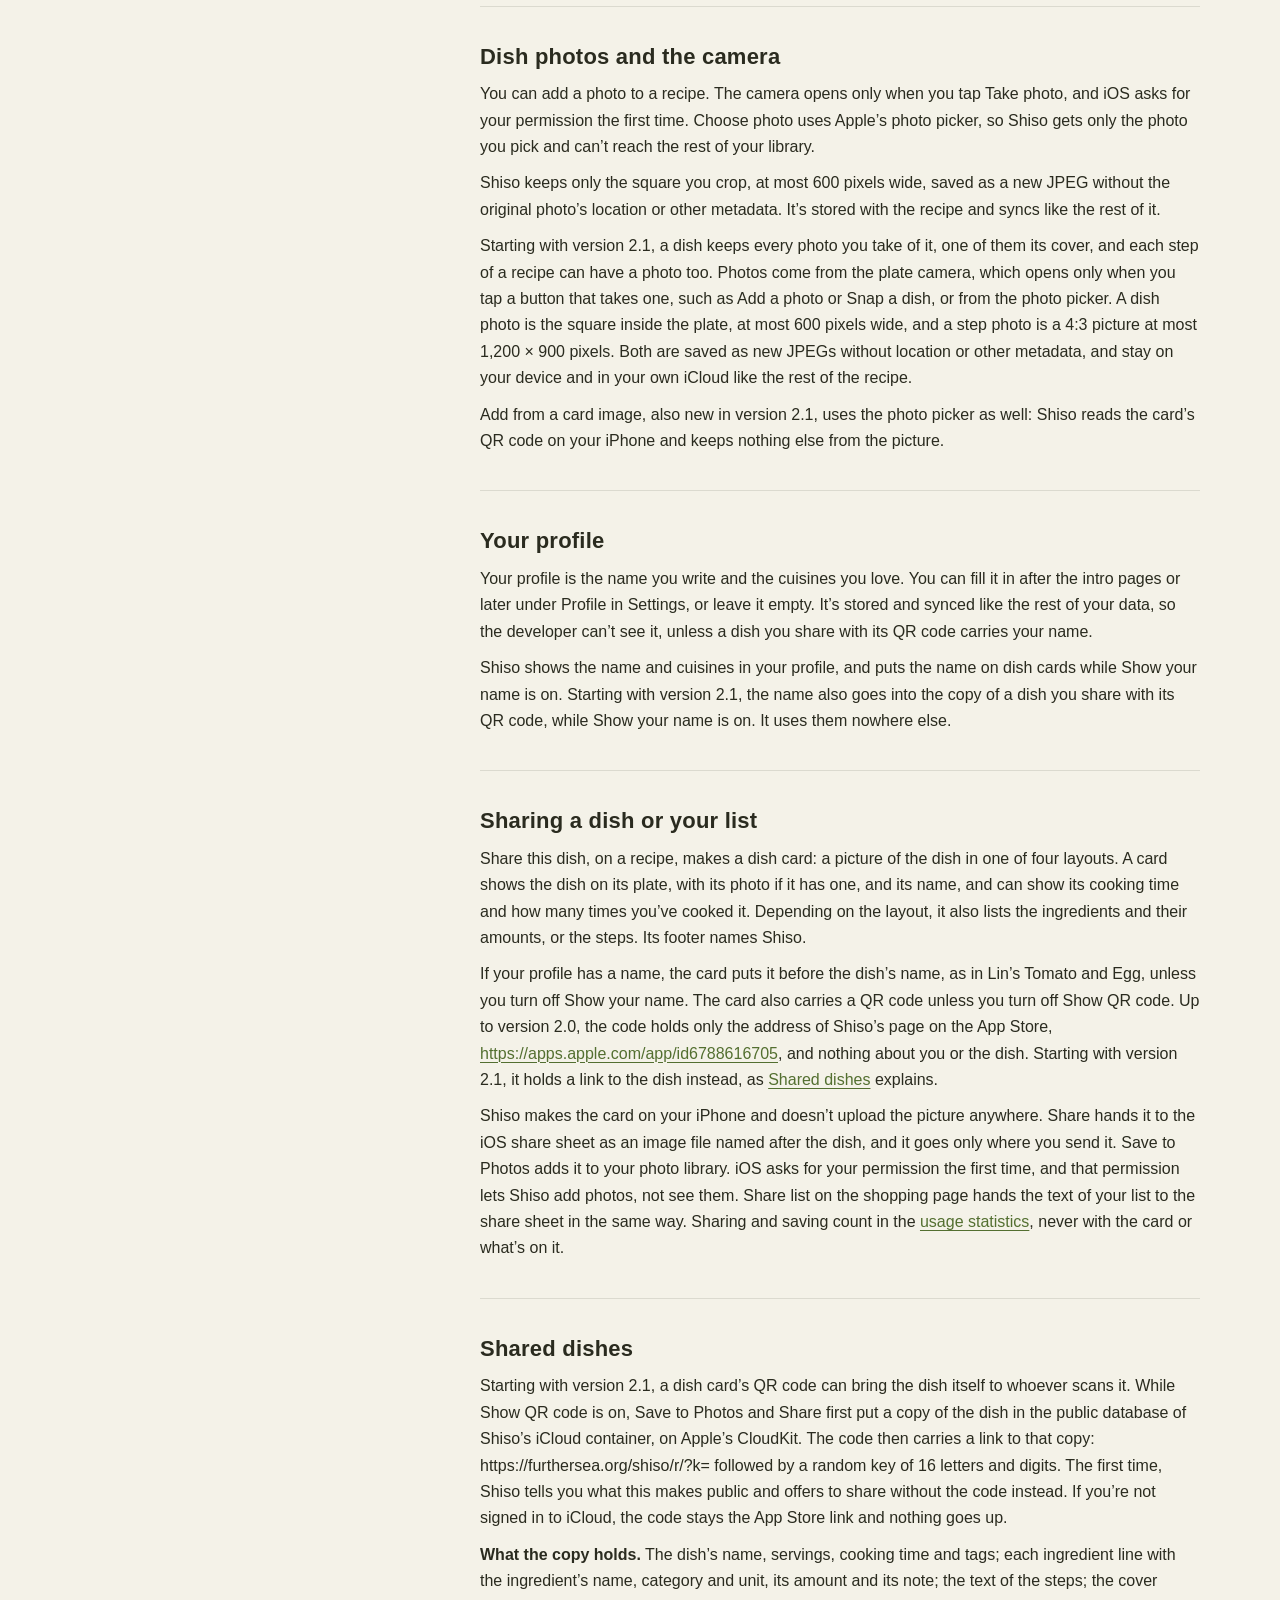
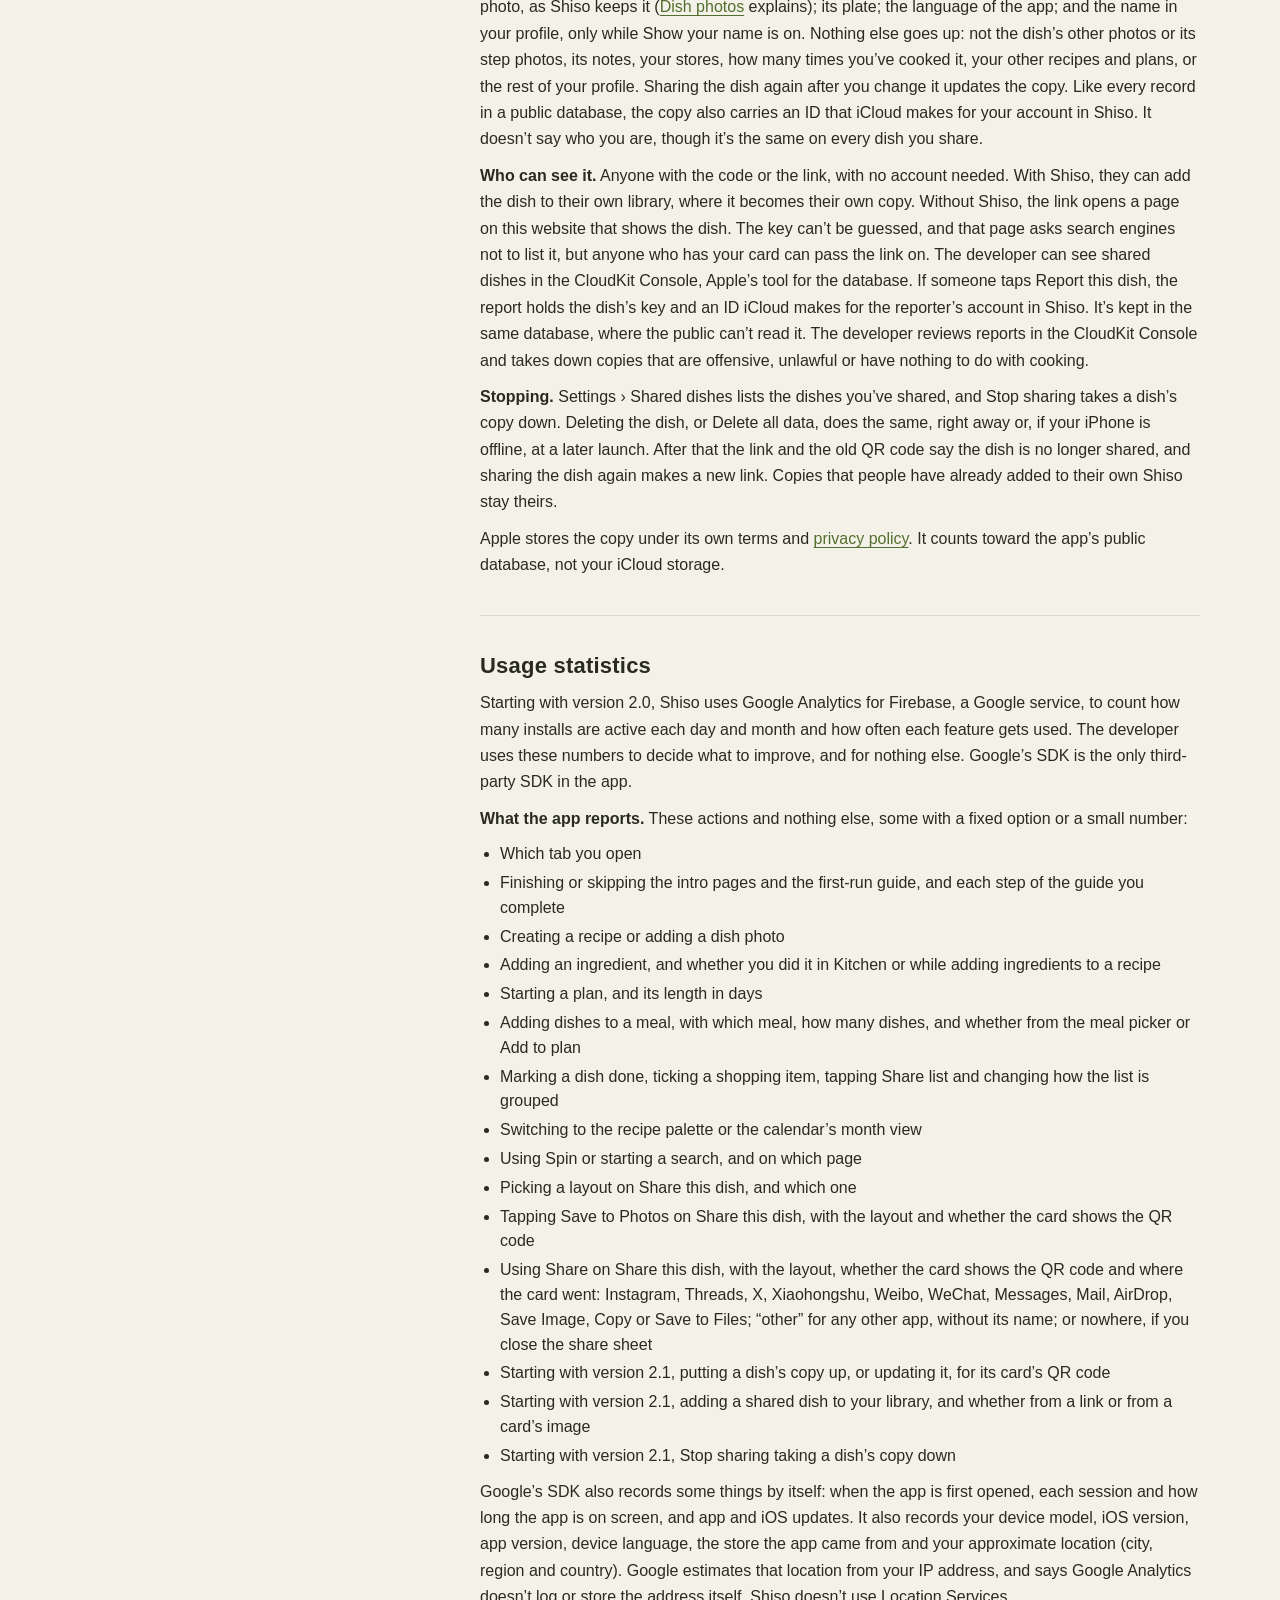
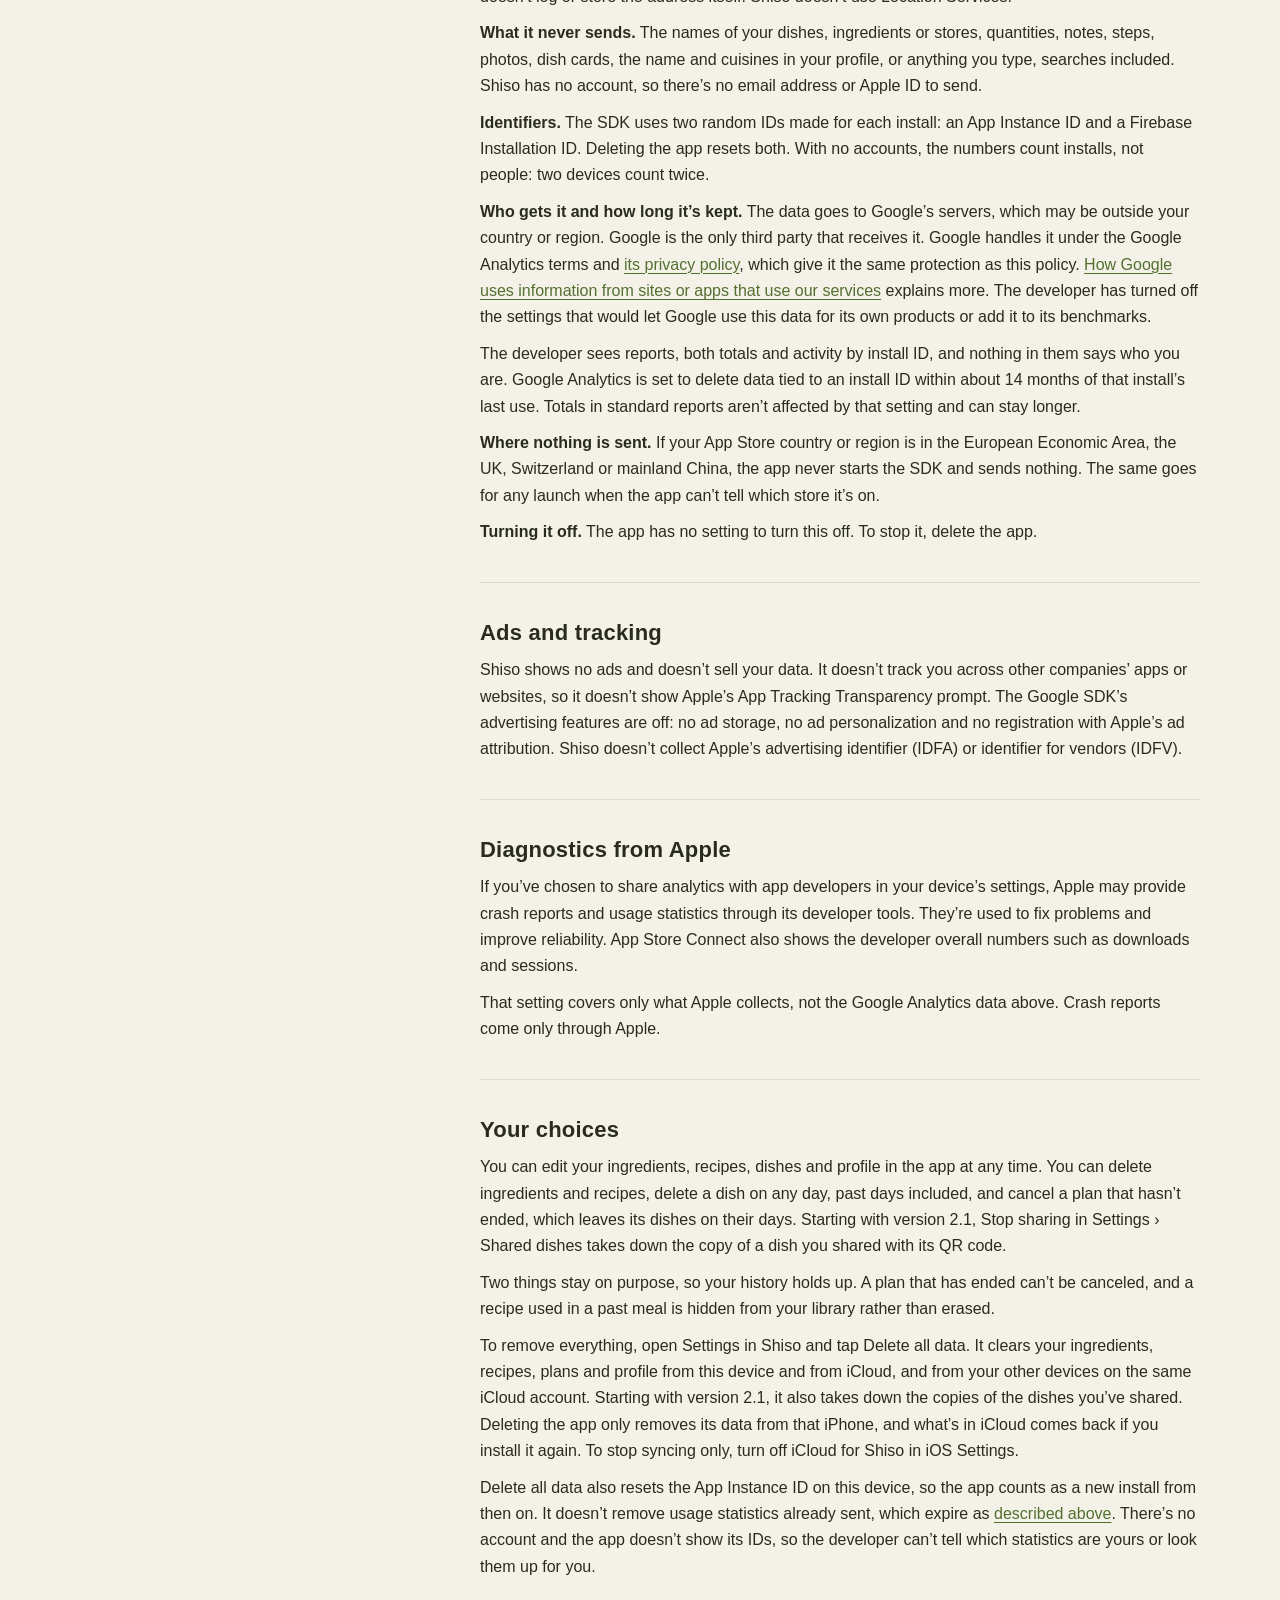
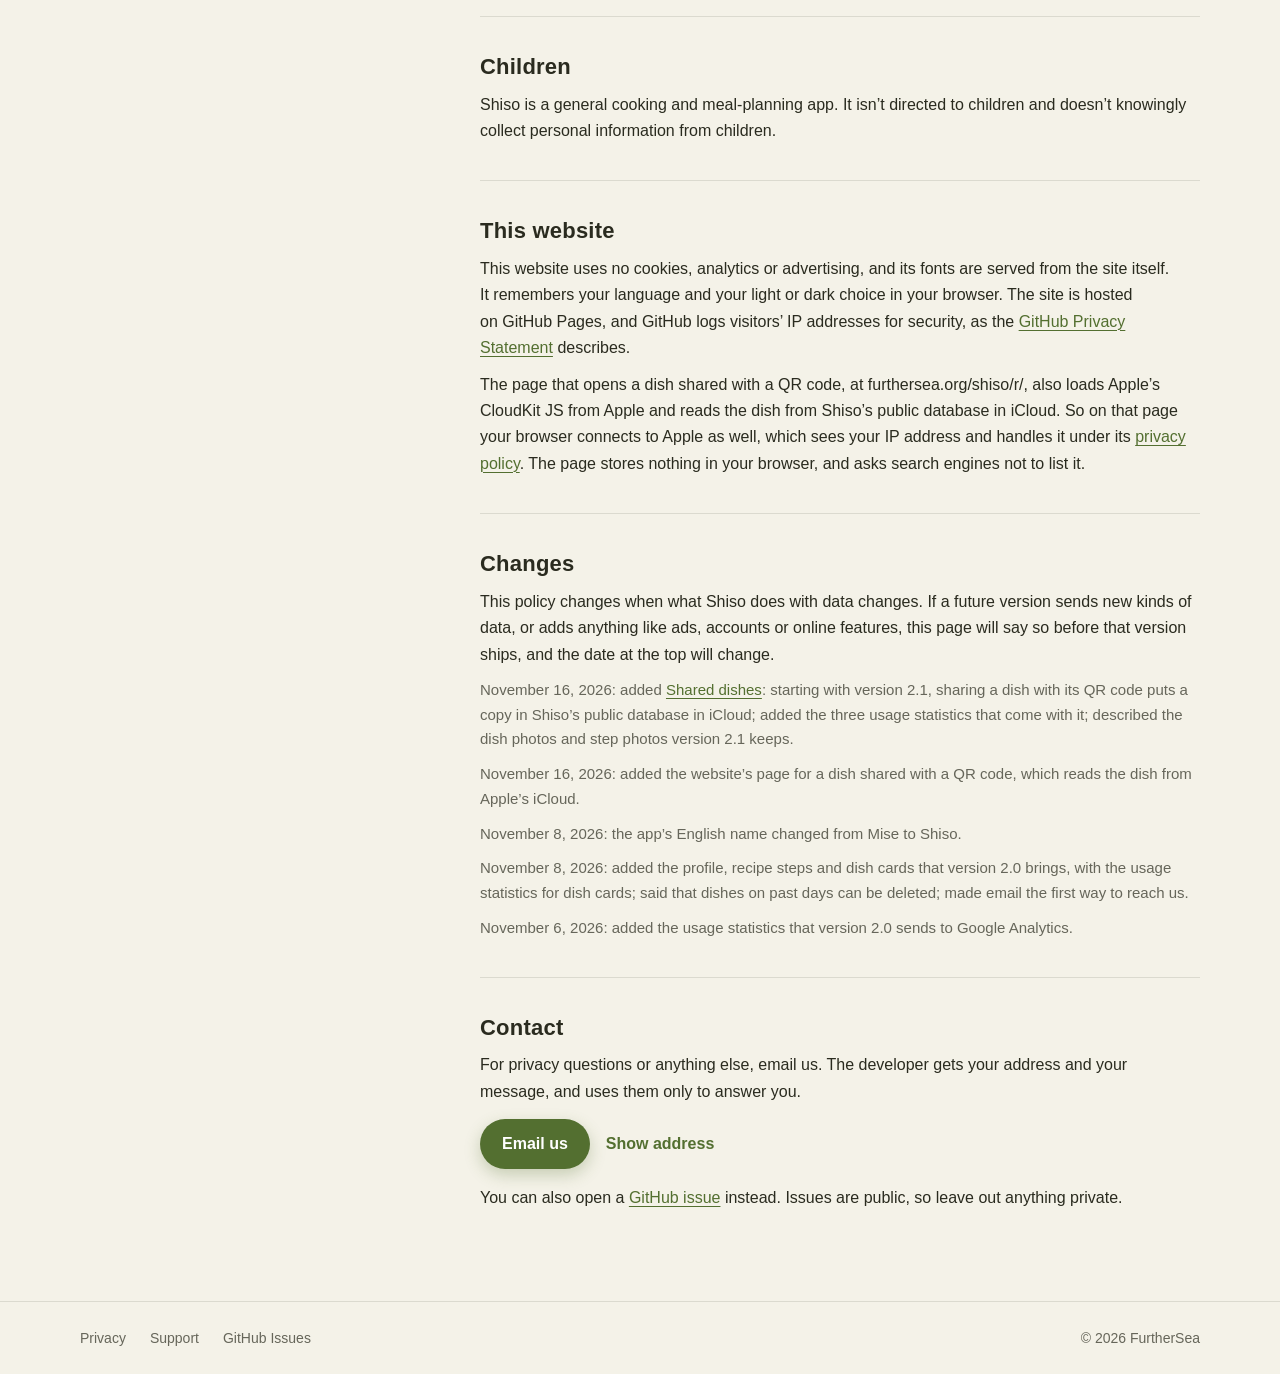
==== commit 67ecae02: "Date the 2.1 privacy policy: November 16, 2026 Co-Authored-By: Claude Opus 5.5 <noreply@anthropic.co" ====
--- a/privacy/index.html
+++ b/privacy/index.html
@@ -38,7 +38,7 @@
 
 <main class="wrap">
 <div class="doc-head">
-  <span class="eyebrow">Effective [date]</span>
+  <span class="eyebrow">Effective November 16, 2026</span>
   <h1>Privacy Policy</h1>
   <p>Shiso (<span lang="zh-Hans">食序</span> in Chinese) is a personal kitchen and meal-planning app. This policy explains what the app stores, how iCloud sync and sharing work, and what usage statistics it sends to Google Analytics. It covers version 2.0 and later, and says where something starts with version 2.1. Earlier versions on the App Store send no usage statistics.</p>
 </div>
@@ -174,7 +174,7 @@
 <section>
   <h2 id="changes">Changes</h2>
   <p>This policy changes when what Shiso does with data changes. If a future version sends new kinds of data, or adds anything like ads, accounts or online features, this page will say so before that version ships, and the date at the top will change.</p>
-  <p class="dim">[date]: added <a href="#shared">Shared dishes</a>: starting with version 2.1, sharing a dish with its QR code puts a copy in Shiso’s public database in iCloud; added the three usage statistics that come with it; described the dish photos and step photos version 2.1 keeps.</p>
+  <p class="dim">November 16, 2026: added <a href="#shared">Shared dishes</a>: starting with version 2.1, sharing a dish with its QR code puts a copy in Shiso’s public database in iCloud; added the three usage statistics that come with it; described the dish photos and step photos version 2.1 keeps.</p>
   <p class="dim">November 16, 2026: added the website’s page for a dish shared with a QR code, which reads the dish from Apple’s iCloud.</p>
   <p class="dim">November 8, 2026: the app’s English name changed from Mise to Shiso.</p>
   <p class="dim">November 8, 2026: added the profile, recipe steps and dish cards that version 2.0 brings, with the usage statistics for dish cards; said that dishes on past days can be deleted; made email the first way to reach us.</p>
--- a/assets/site.css
+++ b/assets/site.css
@@ -232,103 +232,31 @@
 .dish .ib { color: var(--ink2); }
 .dish-meta { font-size: 14px; color: var(--ink2); }
 
-/* —— The four features —— */
+/* —— The three features ——
+   Each says what it is for first, then a row of the app's screens to swipe through, a line under each. The screens are
+   images in assets/shots/<language>/<slot>.png; the row runs to the page's edges, and on wider pages two buttons move it
+   one screen at a time (assets/site.js). */
 .feats { padding-top: clamp(40px, 6cqw, 88px); scroll-margin-top: 8px; }
-.feat { display: grid; grid-template-columns: minmax(0, 1fr) auto; align-items: center; column-gap: clamp(48px, 8cqw, 112px); padding: clamp(44px, 5cqw, 72px) 0; }
-.feat.flip { grid-template-columns: auto minmax(0, 1fr); }
-.feat.flip .feat-text { order: 2; }
+.feature { padding: clamp(44px, 5cqw, 72px) 0; scroll-margin-top: 8px; }
+.feature-head { display: flex; align-items: flex-end; justify-content: space-between; gap: 24px; }
+.feature-head > div { max-width: 760px; }
 .eyebrow { display: inline-flex; align-items: center; gap: 6px; height: 20px; font-size: 13px; font-weight: 600; letter-spacing: 0.06em; color: var(--pri); }
-.feat h2, .priv h2, .end h2 { font-size: clamp(32px, 3.5cqw, 48px); line-height: 1.16; font-weight: 700; letter-spacing: -0.006em; }
-.zh .feat h2, .zh .priv h2, .zh .end h2 { letter-spacing: 0.02em; }
-.feat h2 { margin-top: 10px; }
+.feature h2, .priv h2, .end h2 { font-size: clamp(32px, 3.5cqw, 48px); line-height: 1.16; font-weight: 700; letter-spacing: -0.006em; }
+.zh .feature h2, .zh .priv h2, .zh .end h2 { letter-spacing: 0.02em; }
+.feature h2 { margin-top: 10px; }
 .sub { margin-top: 10px; font-size: clamp(16px, 1.3cqw, 18px); line-height: 1.5; color: var(--ink2); text-wrap: pretty; }
-.notes { margin-top: 22px; }
-.notes li { padding: 12px 0 13px; border-top: 1px solid var(--line); }
-.notes b { display: block; font-size: 16px; font-weight: 600; line-height: 1.35; }
-.notes span { display: block; margin-top: 2px; font-size: 15px; line-height: 1.45; color: var(--ink2); text-wrap: pretty; }
-.mini { display: flex; gap: 6px; margin-top: 10px; }
-.mini img { width: 34px; height: auto; }
-
-/* The same card as the onboarding images: a piece of the app's real screen, no phone frame. */
-.panel { position: relative; flex: none; width: 350px; height: 452px; border-radius: 32px; background: var(--card); box-shadow: inset 0 0 0 1px var(--line), 0 18px 40px var(--panel-shadow); overflow: hidden; zoom: 1.2; font-size: 15px; line-height: 1.45; }
-.chips { position: absolute; left: 0; right: 0; top: 16px; display: flex; gap: 8px; padding: 0 16px; overflow: hidden; }
-.bar { position: absolute; left: 16px; right: 16px; top: 16px; display: flex; align-items: center; justify-content: space-between; }
-.chips + .bar { top: 60px; }
-.count { font-size: 14px; color: var(--ink2); }
-.muted { font-size: 13px; color: var(--ink2); }
-
-/* Recipes */
-.sort { display: inline-flex; align-items: center; gap: 4px; font-size: 14px; color: var(--ink2); }
-.sort .i { width: 14px; height: 14px; }
-.grid { position: absolute; left: 16px; right: 16px; top: 112px; display: grid; grid-template-columns: repeat(2, minmax(0, 1fr)); gap: 16px 12px; text-align: center; }
-.grid > div { display: flex; flex-direction: column; align-items: center; }
-.grid b { margin-top: 6px; font-size: 16px; font-weight: 700; line-height: 1.3; letter-spacing: 0.01em; }
-.grid span { margin-top: 2px; font-size: 13px; color: var(--ink2); }
-
-/* Kitchen */
-.list { position: absolute; left: 16px; right: 16px; top: 62px; display: flex; flex-direction: column; }
-.sec { display: flex; align-items: center; gap: 6px; height: 30px; color: var(--c); }
-.row + .sec { margin-top: 6px; }
-.sec b { font-size: 15px; font-weight: 700; }
-.sec .num { font-size: 13px; color: var(--ink2); }
-.sec::after { content: ""; flex: 1; height: 1px; background: var(--line); }
-.row { display: flex; align-items: center; gap: 12px; height: 62px; border-bottom: 1px solid var(--line); }
-.row:last-child { border-bottom: 0; }
-.row-text { flex: 1; min-width: 0; display: flex; flex-direction: column; gap: 6px; }
-.row-text b { font-size: 17px; font-weight: 500; line-height: 1.2; }
-.row-meta { display: flex; align-items: center; gap: 6px; font-size: 13px; line-height: 1; color: var(--ink2); white-space: nowrap; }
-
-/* Meals */
-.cal { position: absolute; left: 12px; right: 12px; top: 8px; display: flex; flex-direction: column; gap: 2px; }
-.cal-head { display: flex; align-items: center; justify-content: space-between; }
-.cal-title { display: flex; align-items: center; margin-left: -6px; font-size: 17px; font-weight: 700; letter-spacing: 0.01em; white-space: nowrap; }
-.cal-title .ib { width: 28px; }
-.cal-ctl { display: flex; align-items: center; gap: 4px; }
-.cal-ctl .chip { height: 32px; padding: 0 10px; }
-.cal-ctl .seg > * { min-width: 36px; padding: 0 6px; }
-.wd, .week { display: grid; grid-template-columns: repeat(7, minmax(0, 1fr)); text-align: center; }
-.wd { height: 20px; align-items: center; font-size: 12px; color: var(--ink2); }
-.week { position: relative; height: 56px; align-items: center; justify-items: center; }
-.range { position: absolute; left: calc(100% * 3 / 7); right: 0; top: 1px; height: 54px; border-radius: 16px; background: var(--pri-soft); }
-.day { position: relative; z-index: 1; width: 44px; height: 54px; border-radius: 14px; display: flex; flex-direction: column; align-items: center; justify-content: center; gap: 4px; font-family: var(--f-num); font-size: 18px; font-weight: 600; color: var(--ink); }
-.day.sel { background: var(--pri-fill); color: #FFFFFF; box-shadow: 0 4px 10px color-mix(in srgb, var(--pri-fill) 35%, transparent); }
-.dot { display: block; width: 5px; height: 5px; border-radius: 3px; background: var(--pri); }
-.dot.off { visibility: hidden; }
-.day.sel .dot { background: #FFFFFF; }
-.rule { position: absolute; left: 16px; right: 16px; top: 140px; height: 1px; background: var(--line); }
-.plan { position: absolute; left: 16px; right: 6px; top: 148px; height: 32px; display: flex; align-items: center; justify-content: space-between; }
-.plan-title { display: flex; align-items: baseline; gap: 10px; }
-.plan-title b { font-size: 21px; font-weight: 700; letter-spacing: 0.01em; }
-.plan-title span { font-size: 14px; color: var(--ink2); }
-.today { position: absolute; left: 16px; right: 6px; top: 184px; display: flex; flex-direction: column; }
-.today-head { display: flex; align-items: center; justify-content: space-between; height: 44px; }
-.today-title { display: flex; align-items: center; gap: 8px; }
-.today-title b { font-size: 17px; font-weight: 700; letter-spacing: 0.01em; }
-.today-head .ib { color: var(--pri); }
-.slot { display: grid; grid-template-columns: 50px minmax(0, 1fr); align-items: start; }
-.slot > span { font-size: 13px; line-height: 52px; letter-spacing: 0.04em; color: var(--ink2); }
-.dishes { display: flex; flex-direction: column; }
-.plated { display: flex; align-items: center; gap: 12px; height: 52px; }
-.plated > div { flex: 1; min-width: 0; display: flex; flex-direction: column; gap: 1px; }
-.plated b { font-size: 16px; font-weight: 500; line-height: 1.3; white-space: nowrap; overflow: hidden; text-overflow: ellipsis; }
-.plated .serv { font-size: 13px; line-height: 1.3; color: var(--ink2); }
-
-/* Shopping */
-.buy { position: absolute; left: 16px; right: 16px; top: 62px; display: flex; flex-direction: column; gap: 6px; }
-.buy-group { display: flex; flex-direction: column; }
-.buy-head { display: flex; align-items: center; gap: 8px; height: 40px; }
-.buy-head .i { color: var(--pri); }
-.buy-head b { flex: 1; font-size: 18px; font-weight: 700; letter-spacing: 0.01em; }
-.item { display: flex; align-items: center; gap: 4px; min-height: 60px; padding: 6px 0; border-bottom: 1px solid var(--line); }
-.buy-group:last-child .item:last-child { border-bottom: 0; }
-.item .chk { margin-left: -10px; }
-.item-text { flex: 1; min-width: 0; display: flex; flex-direction: column; gap: 3px; }
-.item-text b { font-size: 17px; font-weight: 500; line-height: 1.25; }
-.item-text span { font-size: 13px; line-height: 1.35; color: var(--ink2); }
-.item-text small { font-size: 12px; line-height: 1.35; color: var(--ink2); }
-.qty { font-size: 17px; font-weight: 600; color: var(--pri); white-space: nowrap; }
-.item.done .item-text, .item.done .qty { opacity: 0.45; }
-.item.done .item-text b { text-decoration: line-through; }
+.shots-ctl { flex: none; display: flex; gap: 8px; }
+.shots-ctl .ib { background: var(--bg2); color: var(--ink2); }
+.shots-ctl .ib:hover:not(:disabled) { color: var(--ink); }
+.shots-ctl .ib:disabled { opacity: 0.35; cursor: default; }
+.shots { display: flex; gap: clamp(16px, 2cqw, 28px); margin: clamp(24px, 3cqw, 36px) -32px 0; padding: 4px 32px 28px; overflow-x: auto; overscroll-behavior-x: contain; scroll-snap-type: x mandatory; scroll-padding-inline: 32px; scrollbar-width: none; }
+.shots::-webkit-scrollbar { display: none; }
+.shots:focus-visible { outline-offset: -4px; border-radius: 0; }
+.shot { flex: none; width: clamp(196px, 20cqw, 248px); scroll-snap-align: start; }
+.shot figure { margin: 0; }
+/* The corners follow an iPhone screen's at any size. */
+.shot img { width: 100%; height: auto; border-radius: 13% / 6%; background: var(--card); box-shadow: 0 0 0 1px var(--line), 0 14px 32px var(--panel-shadow); }
+.shot figcaption { margin-top: 14px; font-size: 15px; line-height: 1.45; color: var(--ink2); text-wrap: pretty; }
 
 /* —— The rest of the home page —— */
 .also { display: grid; grid-template-columns: repeat(4, minmax(0, 1fr)); gap: 40px; margin-top: clamp(32px, 4cqw, 56px); padding-top: 40px; border-top: 1px solid var(--line); }
@@ -463,13 +391,6 @@
 
 /* —— Narrower pages —— */
 @container site (max-width: 960px) {
-  .feat, .feat.flip { grid-template-columns: minmax(0, 1fr); }
-  .feat-text { display: contents; }
-  .feat .eyebrow { order: 1; justify-self: start; }
-  .feat h2 { order: 2; }
-  .sub { order: 3; }
-  .panel { order: 4; justify-self: center; margin-top: 28px; zoom: 1; }
-  .notes { order: 5; margin-top: 28px; display: grid; grid-template-columns: repeat(2, minmax(0, 1fr)); column-gap: 32px; }
   .also { grid-template-columns: repeat(2, minmax(0, 1fr)); }
   .doc { grid-template-columns: minmax(0, 1fr); }
   .toc { display: none; }
@@ -492,8 +413,10 @@
   .r2 { --x: 49cqw; --y: -56px; --s: .36; }
   .l3, .l4 { --x: -62cqw; --y: -110px; --s: .3; opacity: 0; pointer-events: none; }
   .r3, .r4, .out { --x: 62cqw; --y: -110px; --s: .3; opacity: 0; pointer-events: none; }
-  .feat { padding: 40px 0; }
-  .notes { grid-template-columns: minmax(0, 1fr); }
+  .feature { padding: 40px 0; }
+  .shots-ctl { display: none; }
+  .shots { margin: 24px -20px 0; padding: 4px 20px 24px; scroll-padding-inline: 20px; }
+  .shot { width: min(62cqw, 248px); }
   .also { grid-template-columns: minmax(0, 1fr); gap: 24px; padding-top: 32px; }
   .priv { grid-template-columns: minmax(0, 1fr); }
   .short { grid-template-columns: minmax(0, 1fr); padding: 6px 18px; }
@@ -506,10 +429,6 @@
   .lang > * { padding: 0 9px; }
 }
 @container site (max-width: 359px) { .dish-name { font-size: 19px; } }
-/* Phones narrower than 390: the whole card shrinks, and what's inside keeps its layout. */
-@container site (max-width: 389px) { .panel { zoom: .95; } }
-@container site (max-width: 371px) { .panel { zoom: .9; } }
-@container site (max-width: 354px) { .panel { zoom: .8; } }
 
 @media (prefers-reduced-motion: reduce) {
   html { scroll-behavior: auto; }
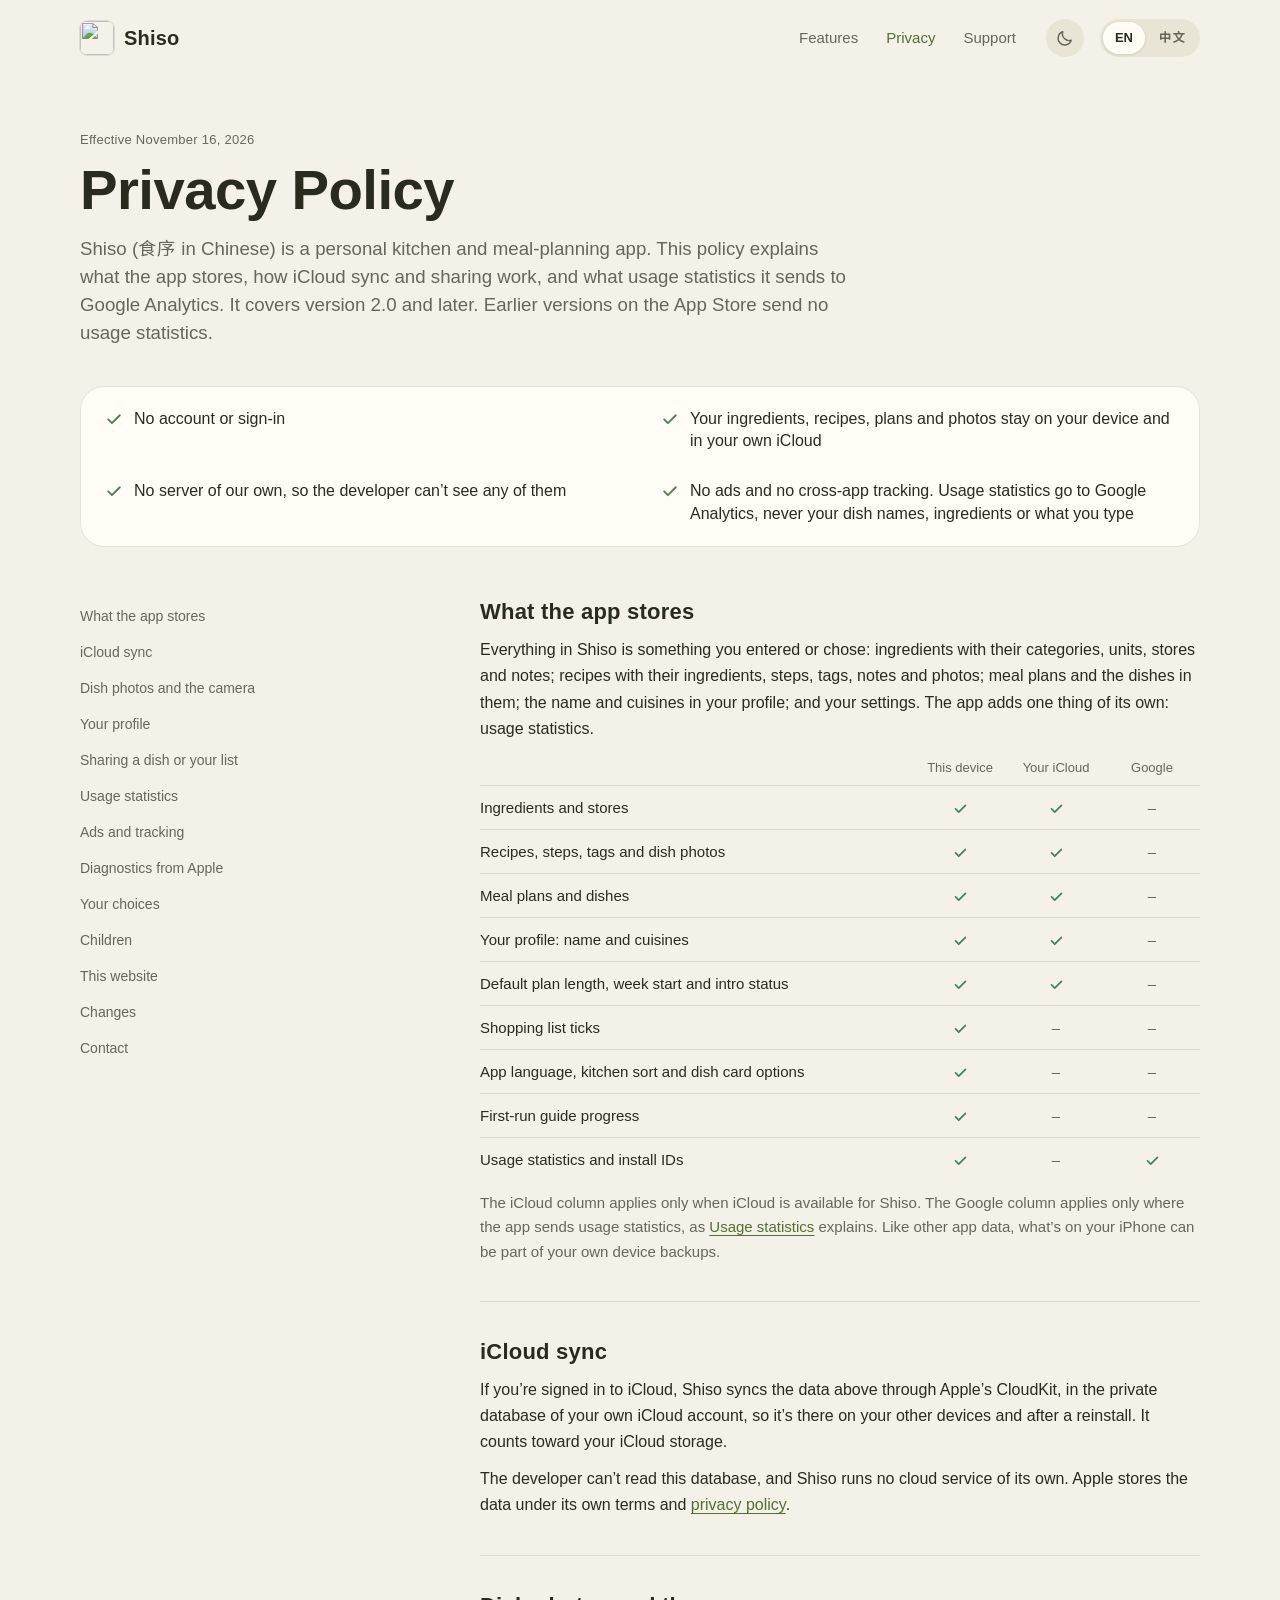
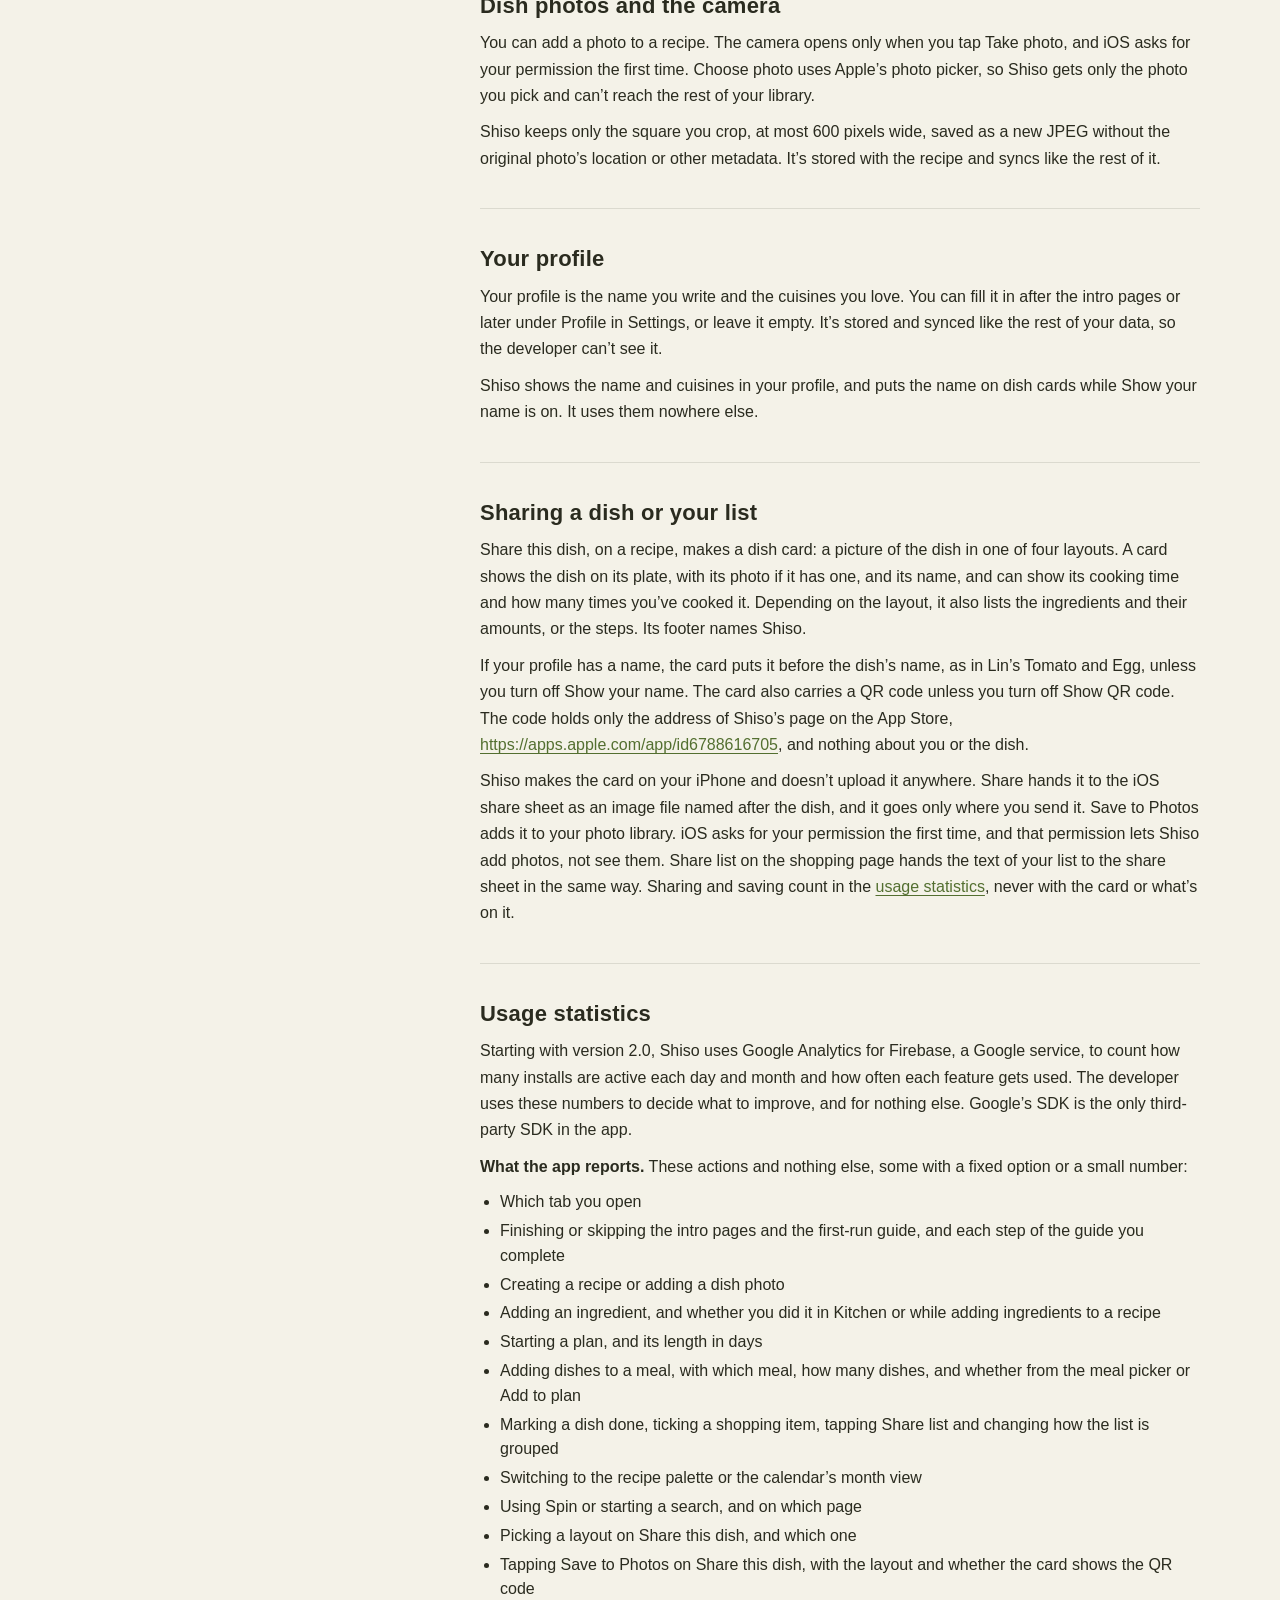
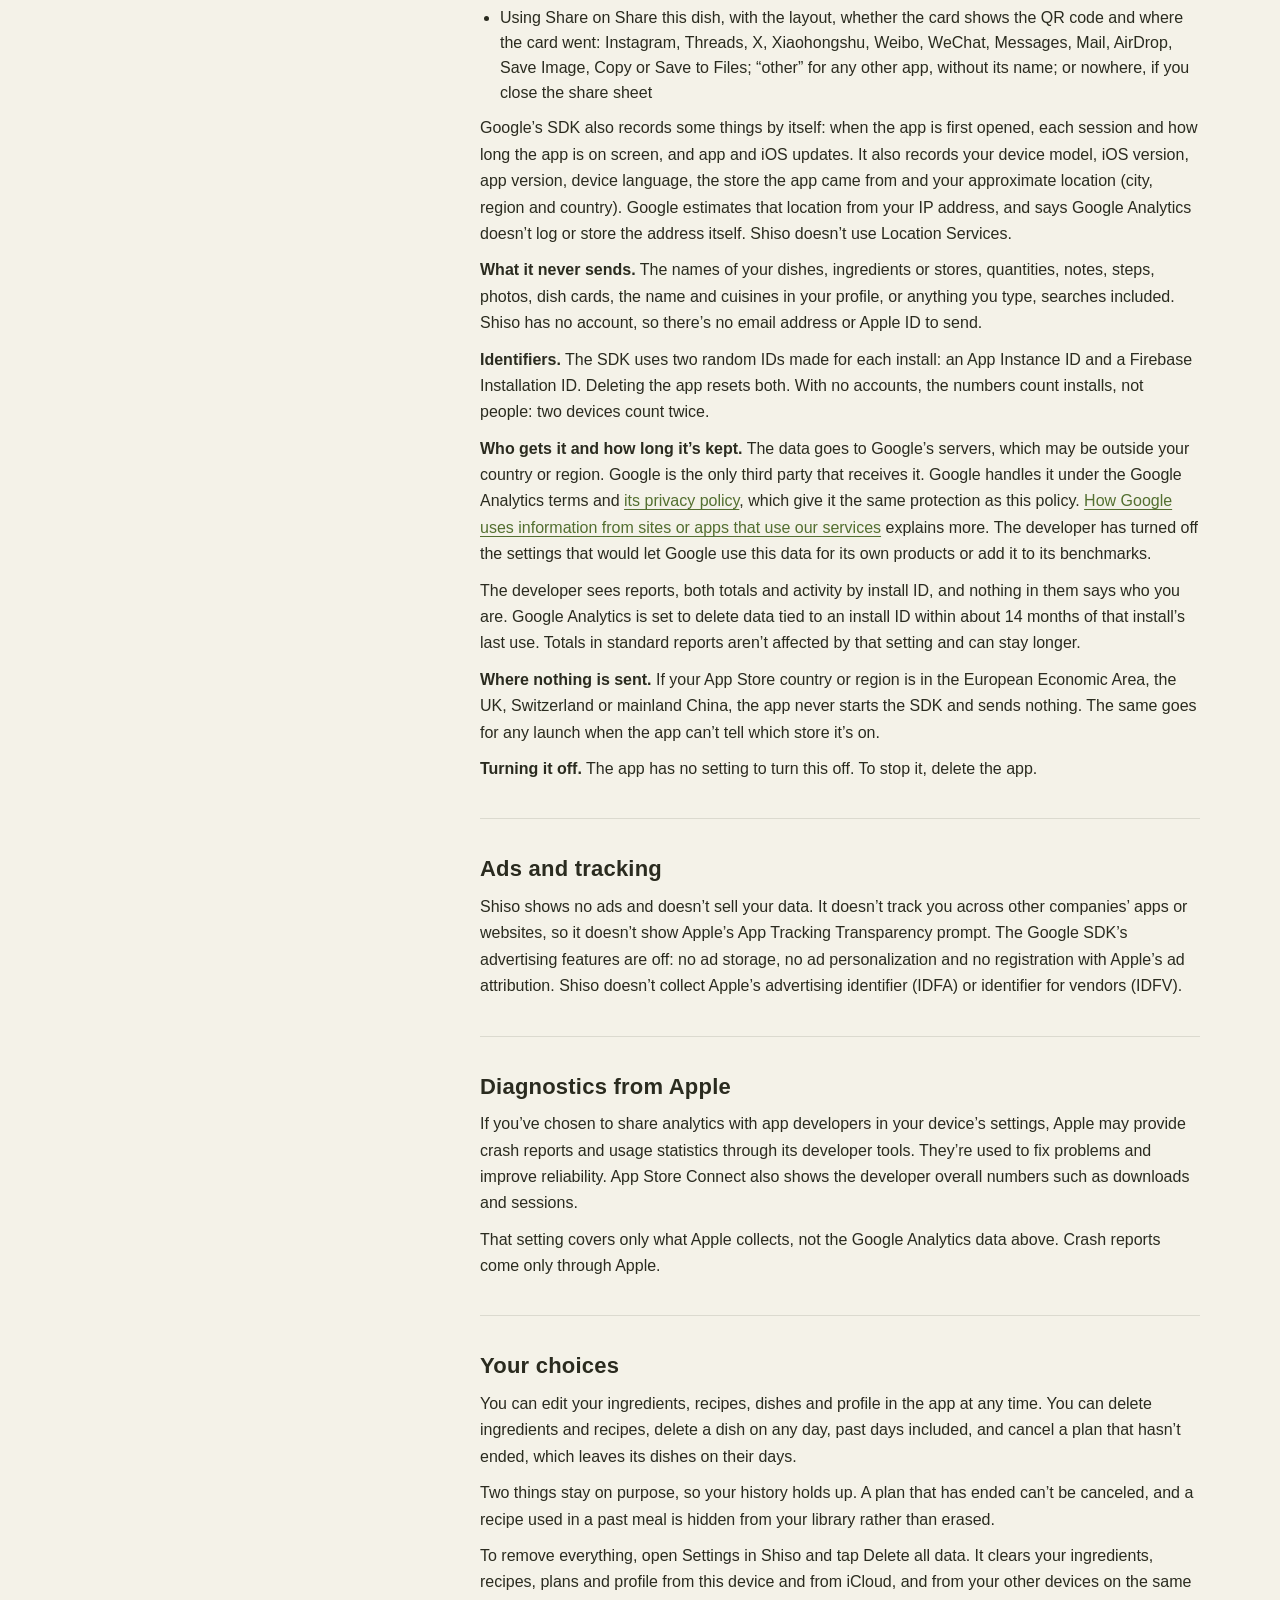
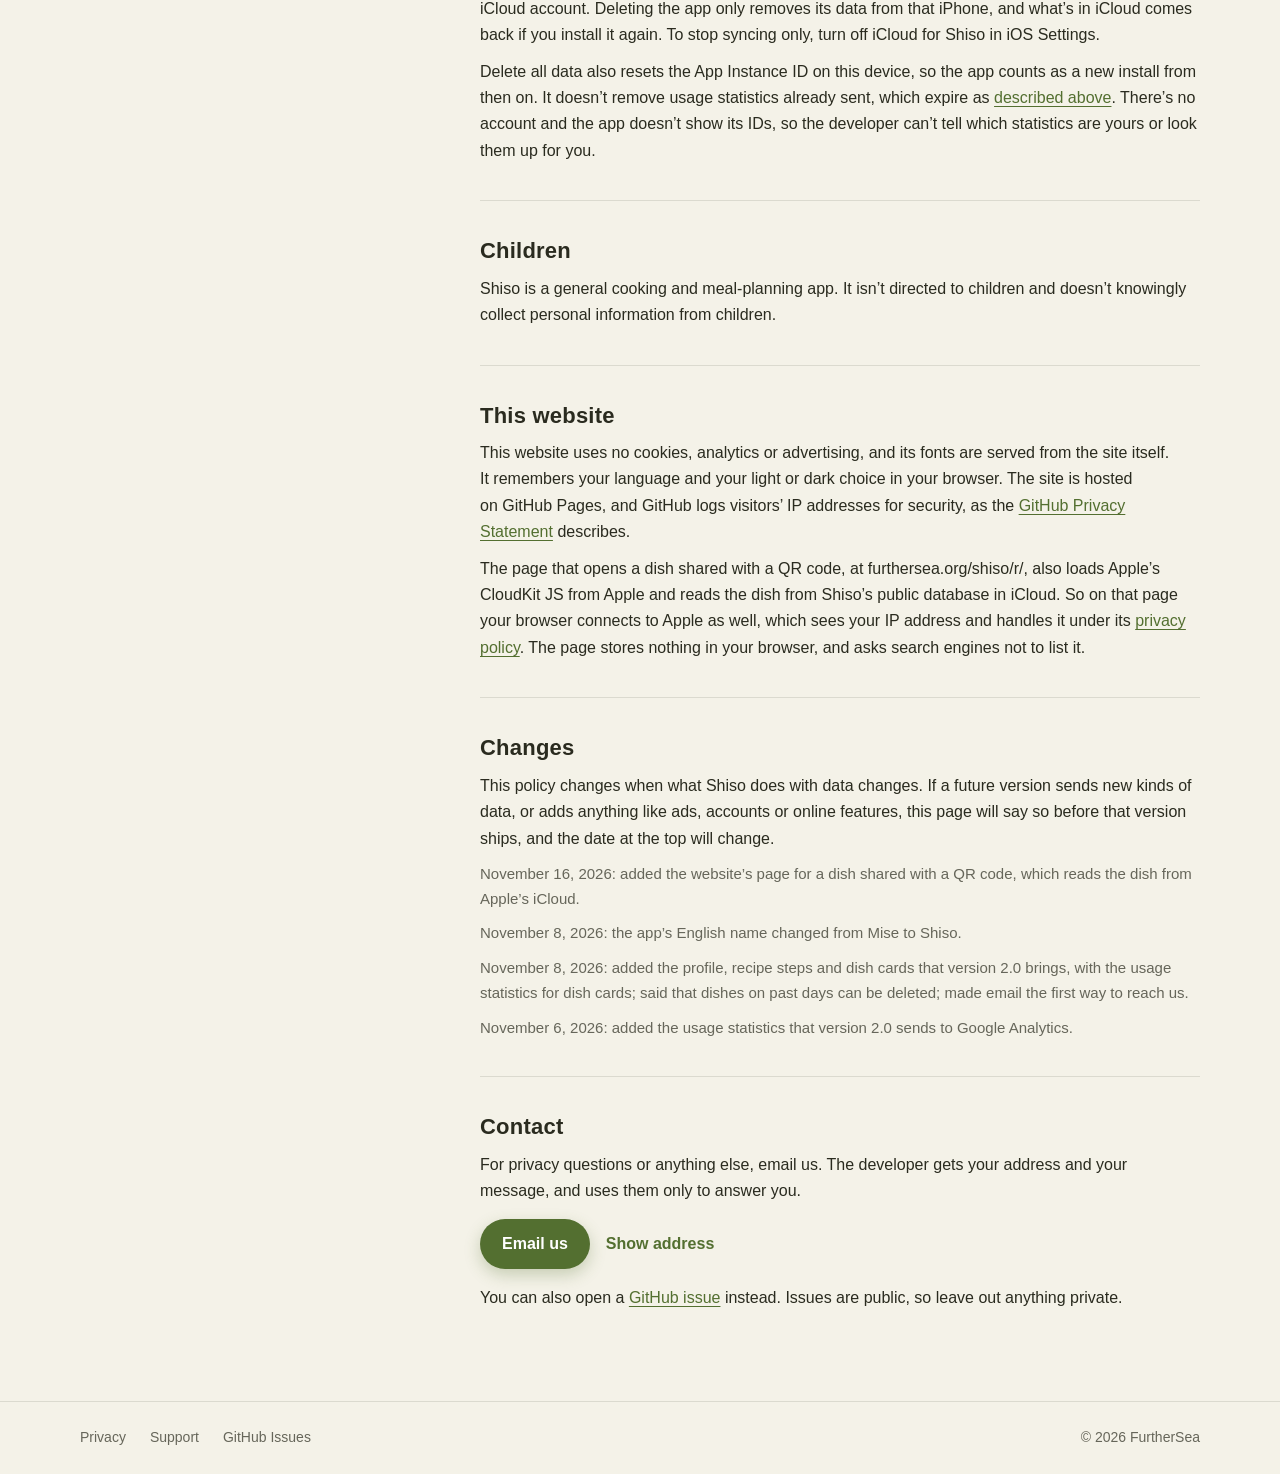
==== commit 86ed90f3: "Merge pull request #1 from FurtherSea/feature/shared-dish-page Add the page a shared dish's QR code " ====
--- a/privacy/index.html
+++ b/privacy/index.html
@@ -40,12 +40,12 @@
 <div class="doc-head">
   <span class="eyebrow">Effective November 16, 2026</span>
   <h1>Privacy Policy</h1>
-  <p>Shiso (<span lang="zh-Hans">食序</span> in Chinese) is a personal kitchen and meal-planning app. This policy explains what the app stores, how iCloud sync and sharing work, and what usage statistics it sends to Google Analytics. It covers version 2.0 and later, and says where something starts with version 2.1. Earlier versions on the App Store send no usage statistics.</p>
+  <p>Shiso (<span lang="zh-Hans">食序</span> in Chinese) is a personal kitchen and meal-planning app. This policy explains what the app stores, how iCloud sync and sharing work, and what usage statistics it sends to Google Analytics. It covers version 2.0 and later. Earlier versions on the App Store send no usage statistics.</p>
 </div>
 <ul class="short" aria-label="The short version">
   <li><svg class="i" viewBox="0 0 24 24" aria-hidden="true"><path d="M5 12.5l4.5 4.5L19 7.5"/></svg>No account or sign-in</li>
-  <li><svg class="i" viewBox="0 0 24 24" aria-hidden="true"><path d="M5 12.5l4.5 4.5L19 7.5"/></svg>Your ingredients, recipes, plans and photos stay on your device and in your own iCloud, unless you share a dish with its QR code</li>
-  <li><svg class="i" viewBox="0 0 24 24" aria-hidden="true"><path d="M5 12.5l4.5 4.5L19 7.5"/></svg>No server of our own, so the developer can’t see any of them, except a dish shared that way</li>
+  <li><svg class="i" viewBox="0 0 24 24" aria-hidden="true"><path d="M5 12.5l4.5 4.5L19 7.5"/></svg>Your ingredients, recipes, plans and photos stay on your device and in your own iCloud</li>
+  <li><svg class="i" viewBox="0 0 24 24" aria-hidden="true"><path d="M5 12.5l4.5 4.5L19 7.5"/></svg>No server of our own, so the developer can’t see any of them</li>
   <li><svg class="i" viewBox="0 0 24 24" aria-hidden="true"><path d="M5 12.5l4.5 4.5L19 7.5"/></svg>No ads and no cross-app tracking. Usage statistics go to Google Analytics, never your dish names, ingredients or what you type</li>
 </ul>
 
@@ -56,7 +56,6 @@
   <a href="#photos">Dish photos and the camera</a>
   <a href="#profile">Your profile</a>
   <a href="#sharing">Sharing a dish or your list</a>
-  <a href="#shared">Shared dishes</a>
   <a href="#usage">Usage statistics</a>
   <a href="#tracking">Ads and tracking</a>
   <a href="#diagnostics">Diagnostics from Apple</a>
@@ -74,7 +73,7 @@
     <thead><tr><th scope="col"><span class="vh">Data</span></th><th scope="col">This device</th><th scope="col">Your iCloud</th><th scope="col">Google</th></tr></thead>
     <tbody>
       <tr><td>Ingredients and stores</td><td><svg class="i" viewBox="0 0 24 24" role="img" aria-label="Yes"><path d="M5 12.5l4.5 4.5L19 7.5"/></svg></td><td><svg class="i" viewBox="0 0 24 24" role="img" aria-label="Yes"><path d="M5 12.5l4.5 4.5L19 7.5"/></svg></td><td class="no"><span aria-hidden="true">–</span><span class="vh">No</span></td></tr>
-      <tr><td>Recipes, steps, tags, dish photos and step photos</td><td><svg class="i" viewBox="0 0 24 24" role="img" aria-label="Yes"><path d="M5 12.5l4.5 4.5L19 7.5"/></svg></td><td><svg class="i" viewBox="0 0 24 24" role="img" aria-label="Yes"><path d="M5 12.5l4.5 4.5L19 7.5"/></svg></td><td class="no"><span aria-hidden="true">–</span><span class="vh">No</span></td></tr>
+      <tr><td>Recipes, steps, tags and dish photos</td><td><svg class="i" viewBox="0 0 24 24" role="img" aria-label="Yes"><path d="M5 12.5l4.5 4.5L19 7.5"/></svg></td><td><svg class="i" viewBox="0 0 24 24" role="img" aria-label="Yes"><path d="M5 12.5l4.5 4.5L19 7.5"/></svg></td><td class="no"><span aria-hidden="true">–</span><span class="vh">No</span></td></tr>
       <tr><td>Meal plans and dishes</td><td><svg class="i" viewBox="0 0 24 24" role="img" aria-label="Yes"><path d="M5 12.5l4.5 4.5L19 7.5"/></svg></td><td><svg class="i" viewBox="0 0 24 24" role="img" aria-label="Yes"><path d="M5 12.5l4.5 4.5L19 7.5"/></svg></td><td class="no"><span aria-hidden="true">–</span><span class="vh">No</span></td></tr>
       <tr><td>Your profile: name and cuisines</td><td><svg class="i" viewBox="0 0 24 24" role="img" aria-label="Yes"><path d="M5 12.5l4.5 4.5L19 7.5"/></svg></td><td><svg class="i" viewBox="0 0 24 24" role="img" aria-label="Yes"><path d="M5 12.5l4.5 4.5L19 7.5"/></svg></td><td class="no"><span aria-hidden="true">–</span><span class="vh">No</span></td></tr>
       <tr><td>Default plan length, week start and intro status</td><td><svg class="i" viewBox="0 0 24 24" role="img" aria-label="Yes"><path d="M5 12.5l4.5 4.5L19 7.5"/></svg></td><td><svg class="i" viewBox="0 0 24 24" role="img" aria-label="Yes"><path d="M5 12.5l4.5 4.5L19 7.5"/></svg></td><td class="no"><span aria-hidden="true">–</span><span class="vh">No</span></td></tr>
@@ -84,38 +83,28 @@
       <tr><td>Usage statistics and install IDs</td><td><svg class="i" viewBox="0 0 24 24" role="img" aria-label="Yes"><path d="M5 12.5l4.5 4.5L19 7.5"/></svg></td><td class="no"><span aria-hidden="true">–</span><span class="vh">No</span></td><td><svg class="i" viewBox="0 0 24 24" role="img" aria-label="Yes"><path d="M5 12.5l4.5 4.5L19 7.5"/></svg></td></tr>
     </tbody>
   </table>
-  <p class="dim">The iCloud column applies only when iCloud is available for Shiso. The Google column applies only where the app sends usage statistics, as <a href="#usage">Usage statistics</a> explains. Like other app data, what’s on your iPhone can be part of your own device backups. Starting with version 2.1, a dish you share with its QR code also goes to Shiso’s public database in iCloud, as <a href="#shared">Shared dishes</a> explains.</p>
+  <p class="dim">The iCloud column applies only when iCloud is available for Shiso. The Google column applies only where the app sends usage statistics, as <a href="#usage">Usage statistics</a> explains. Like other app data, what’s on your iPhone can be part of your own device backups.</p>
 </section>
 <section>
   <h2 id="icloud">iCloud sync</h2>
   <p>If you’re signed in to iCloud, Shiso syncs the data above through Apple’s CloudKit, in the private database of your own iCloud account, so it’s there on your other devices and after a reinstall. It counts toward your iCloud storage.</p>
-  <p>The developer can’t read this database, and Shiso runs no cloud service of its own. Apple stores the data under its own terms and <a href="https://www.apple.com/legal/privacy/">privacy policy</a>. The one exception, starting with version 2.1, is a dish you share with its QR code: a copy of it goes to a public database, as <a href="#shared">Shared dishes</a> explains.</p>
+  <p>The developer can’t read this database, and Shiso runs no cloud service of its own. Apple stores the data under its own terms and <a href="https://www.apple.com/legal/privacy/">privacy policy</a>.</p>
 </section>
 <section>
   <h2 id="photos">Dish photos and the camera</h2>
   <p>You can add a photo to a recipe. The camera opens only when you tap Take photo, and iOS asks for your permission the first time. Choose photo uses Apple’s photo picker, so Shiso gets only the photo you pick and can’t reach the rest of your library.</p>
   <p>Shiso keeps only the square you crop, at most 600 pixels wide, saved as a new JPEG without the original photo’s location or other metadata. It’s stored with the recipe and syncs like the rest of it.</p>
-  <p>Starting with version 2.1, a dish keeps every photo you take of it, one of them its cover, and each step of a recipe can have a photo too. Photos come from the plate camera, which opens only when you tap a button that takes one, such as Add a photo or Snap a dish, or from the photo picker. A dish photo is the square inside the plate, at most 600 pixels wide, and a step photo is a 4:3 picture at most 1,200 × 900 pixels. Both are saved as new JPEGs without location or other metadata, and stay on your device and in your own iCloud like the rest of the recipe.</p>
-  <p>Add from a card image, also new in version 2.1, uses the photo picker as well: Shiso reads the card’s QR code on your iPhone and keeps nothing else from the picture.</p>
 </section>
 <section>
   <h2 id="profile">Your profile</h2>
-  <p>Your profile is the name you write and the cuisines you love. You can fill it in after the intro pages or later under Profile in Settings, or leave it empty. It’s stored and synced like the rest of your data, so the developer can’t see it, unless a dish you share with its QR code carries your name.</p>
-  <p>Shiso shows the name and cuisines in your profile, and puts the name on dish cards while Show your name is on. Starting with version 2.1, the name also goes into the copy of a dish you share with its QR code, while Show your name is on. It uses them nowhere else.</p>
+  <p>Your profile is the name you write and the cuisines you love. You can fill it in after the intro pages or later under Profile in Settings, or leave it empty. It’s stored and synced like the rest of your data, so the developer can’t see it.</p>
+  <p>Shiso shows the name and cuisines in your profile, and puts the name on dish cards while Show your name is on. It uses them nowhere else.</p>
 </section>
 <section>
   <h2 id="sharing">Sharing a dish or your list</h2>
   <p>Share this dish, on a recipe, makes a dish card: a picture of the dish in one of four layouts. A card shows the dish on its plate, with its photo if it has one, and its name, and can show its cooking time and how many times you’ve cooked it. Depending on the layout, it also lists the ingredients and their amounts, or the steps. Its footer names Shiso.</p>
-  <p>If your profile has a name, the card puts it before the dish’s name, as in Lin’s Tomato and Egg, unless you turn off Show your name. The card also carries a QR code unless you turn off Show QR code. Up to version 2.0, the code holds only the address of Shiso’s page on the App Store, <a href="https://apps.apple.com/app/id6788616705">https://apps.apple.com/app/id6788616705</a>, and nothing about you or the dish. Starting with version 2.1, it holds a link to the dish instead, as <a href="#shared">Shared dishes</a> explains.</p>
-  <p>Shiso makes the card on your iPhone and doesn’t upload the picture anywhere. Share hands it to the iOS share sheet as an image file named after the dish, and it goes only where you send it. Save to Photos adds it to your photo library. iOS asks for your permission the first time, and that permission lets Shiso add photos, not see them. Share list on the shopping page hands the text of your list to the share sheet in the same way. Sharing and saving count in the <a href="#usage">usage statistics</a>, never with the card or what’s on it.</p>
-</section>
-<section>
-  <h2 id="shared">Shared dishes</h2>
-  <p>Starting with version 2.1, a dish card’s QR code can bring the dish itself to whoever scans it. While Show QR code is on, Save to Photos and Share first put a copy of the dish in the public database of Shiso’s iCloud container, on Apple’s CloudKit. The code then carries a link to that copy: https://furthersea.org/shiso/r/?k= followed by a random key of 16 letters and digits. The first time, Shiso tells you what this makes public and offers to share without the code instead. If you’re not signed in to iCloud, the code stays the App Store link and nothing goes up.</p>
-  <p><b>What the copy holds.</b> The dish’s name, servings, cooking time and tags; each ingredient line with the ingredient’s name, category and unit, its amount and its note; the text of the steps; the cover photo, as Shiso keeps it (<a href="#photos">Dish photos</a> explains); its plate; the language of the app; and the name in your profile, only while Show your name is on. Nothing else goes up: not the dish’s other photos or its step photos, its notes, your stores, how many times you’ve cooked it, your other recipes and plans, or the rest of your profile. Sharing the dish again after you change it updates the copy. Like every record in a public database, the copy also carries an ID that iCloud makes for your account in Shiso. It doesn’t say who you are, though it’s the same on every dish you share.</p>
-  <p><b>Who can see it.</b> Anyone with the code or the link, with no account needed. With Shiso, they can add the dish to their own library, where it becomes their own copy. Without Shiso, the link opens a page on this website that shows the dish. The key can’t be guessed, and that page asks search engines not to list it, but anyone who has your card can pass the link on. The developer can see shared dishes in the CloudKit Console, Apple’s tool for the database. If someone taps Report this dish, the report holds the dish’s key and an ID iCloud makes for the reporter’s account in Shiso. It’s kept in the same database, where the public can’t read it. The developer reviews reports in the CloudKit Console and takes down copies that are offensive, unlawful or have nothing to do with cooking.</p>
-  <p><b>Stopping.</b> Settings › Shared dishes lists the dishes you’ve shared, and Stop sharing takes a dish’s copy down. Deleting the dish, or Delete all data, does the same, right away or, if your iPhone is offline, at a later launch. After that the link and the old QR code say the dish is no longer shared, and sharing the dish again makes a new link. Copies that people have already added to their own Shiso stay theirs.</p>
-  <p>Apple stores the copy under its own terms and <a href="https://www.apple.com/legal/privacy/">privacy policy</a>. It counts toward the app’s public database, not your iCloud storage.</p>
+  <p>If your profile has a name, the card puts it before the dish’s name, as in Lin’s Tomato and Egg, unless you turn off Show your name. The card also carries a QR code unless you turn off Show QR code. The code holds only the address of Shiso’s page on the App Store, <a href="https://apps.apple.com/app/id6788616705">https://apps.apple.com/app/id6788616705</a>, and nothing about you or the dish.</p>
+  <p>Shiso makes the card on your iPhone and doesn’t upload it anywhere. Share hands it to the iOS share sheet as an image file named after the dish, and it goes only where you send it. Save to Photos adds it to your photo library. iOS asks for your permission the first time, and that permission lets Shiso add photos, not see them. Share list on the shopping page hands the text of your list to the share sheet in the same way. Sharing and saving count in the <a href="#usage">usage statistics</a>, never with the card or what’s on it.</p>
 </section>
 <section>
   <h2 id="usage">Usage statistics</h2>
@@ -134,9 +123,6 @@
     <li>Picking a layout on Share this dish, and which one</li>
     <li>Tapping Save to Photos on Share this dish, with the layout and whether the card shows the QR code</li>
     <li>Using Share on Share this dish, with the layout, whether the card shows the QR code and where the card went: Instagram, Threads, X, Xiaohongshu, Weibo, WeChat, Messages, Mail, AirDrop, Save Image, Copy or Save to Files; “other” for any other app, without its name; or nowhere, if you close the share sheet</li>
-    <li>Starting with version 2.1, putting a dish’s copy up, or updating it, for its card’s QR code</li>
-    <li>Starting with version 2.1, adding a shared dish to your library, and whether from a link or from a card’s image</li>
-    <li>Starting with version 2.1, Stop sharing taking a dish’s copy down</li>
   </ul>
   <p>Google’s SDK also records some things by itself: when the app is first opened, each session and how long the app is on screen, and app and iOS updates. It also records your device model, iOS version, app version, device language, the store the app came from and your approximate location (city, region and country). Google estimates that location from your IP address, and says Google Analytics doesn’t log or store the address itself. Shiso doesn’t use Location Services.</p>
   <p><b>What it never sends.</b> The names of your dishes, ingredients or stores, quantities, notes, steps, photos, dish cards, the name and cuisines in your profile, or anything you type, searches included. Shiso has no account, so there’s no email address or Apple ID to send.</p>
@@ -157,9 +143,9 @@
 </section>
 <section>
   <h2 id="choices">Your choices</h2>
-  <p>You can edit your ingredients, recipes, dishes and profile in the app at any time. You can delete ingredients and recipes, delete a dish on any day, past days included, and cancel a plan that hasn’t ended, which leaves its dishes on their days. Starting with version 2.1, Stop sharing in Settings › Shared dishes takes down the copy of a dish you shared with its QR code.</p>
+  <p>You can edit your ingredients, recipes, dishes and profile in the app at any time. You can delete ingredients and recipes, delete a dish on any day, past days included, and cancel a plan that hasn’t ended, which leaves its dishes on their days.</p>
   <p>Two things stay on purpose, so your history holds up. A plan that has ended can’t be canceled, and a recipe used in a past meal is hidden from your library rather than erased.</p>
-  <p>To remove everything, open Settings in Shiso and tap Delete all data. It clears your ingredients, recipes, plans and profile from this device and from iCloud, and from your other devices on the same iCloud account. Starting with version 2.1, it also takes down the copies of the dishes you’ve shared. Deleting the app only removes its data from that iPhone, and what’s in iCloud comes back if you install it again. To stop syncing only, turn off iCloud for Shiso in iOS Settings.</p>
+  <p>To remove everything, open Settings in Shiso and tap Delete all data. It clears your ingredients, recipes, plans and profile from this device and from iCloud, and from your other devices on the same iCloud account. Deleting the app only removes its data from that iPhone, and what’s in iCloud comes back if you install it again. To stop syncing only, turn off iCloud for Shiso in iOS Settings.</p>
   <p>Delete all data also resets the App Instance ID on this device, so the app counts as a new install from then on. It doesn’t remove usage statistics already sent, which expire as <a href="#usage">described above</a>. There’s no account and the app doesn’t show its IDs, so the developer can’t tell which statistics are yours or look them up for you.</p>
 </section>
 <section>
@@ -174,7 +160,6 @@
 <section>
   <h2 id="changes">Changes</h2>
   <p>This policy changes when what Shiso does with data changes. If a future version sends new kinds of data, or adds anything like ads, accounts or online features, this page will say so before that version ships, and the date at the top will change.</p>
-  <p class="dim">November 16, 2026: added <a href="#shared">Shared dishes</a>: starting with version 2.1, sharing a dish with its QR code puts a copy in Shiso’s public database in iCloud; added the three usage statistics that come with it; described the dish photos and step photos version 2.1 keeps.</p>
   <p class="dim">November 16, 2026: added the website’s page for a dish shared with a QR code, which reads the dish from Apple’s iCloud.</p>
   <p class="dim">November 8, 2026: the app’s English name changed from Mise to Shiso.</p>
   <p class="dim">November 8, 2026: added the profile, recipe steps and dish cards that version 2.0 brings, with the usage statistics for dish cards; said that dishes on past days can be deleted; made email the first way to reach us.</p>
--- a/assets/site.css
+++ b/assets/site.css
@@ -232,31 +232,103 @@
 .dish .ib { color: var(--ink2); }
 .dish-meta { font-size: 14px; color: var(--ink2); }
 
-/* —— The three features ——
-   Each says what it is for first, then a row of the app's screens to swipe through, a line under each. The screens are
-   images in assets/shots/<language>/<slot>.png; the row runs to the page's edges, and on wider pages two buttons move it
-   one screen at a time (assets/site.js). */
+/* —— The four features —— */
 .feats { padding-top: clamp(40px, 6cqw, 88px); scroll-margin-top: 8px; }
-.feature { padding: clamp(44px, 5cqw, 72px) 0; scroll-margin-top: 8px; }
-.feature-head { display: flex; align-items: flex-end; justify-content: space-between; gap: 24px; }
-.feature-head > div { max-width: 760px; }
+.feat { display: grid; grid-template-columns: minmax(0, 1fr) auto; align-items: center; column-gap: clamp(48px, 8cqw, 112px); padding: clamp(44px, 5cqw, 72px) 0; }
+.feat.flip { grid-template-columns: auto minmax(0, 1fr); }
+.feat.flip .feat-text { order: 2; }
 .eyebrow { display: inline-flex; align-items: center; gap: 6px; height: 20px; font-size: 13px; font-weight: 600; letter-spacing: 0.06em; color: var(--pri); }
-.feature h2, .priv h2, .end h2 { font-size: clamp(32px, 3.5cqw, 48px); line-height: 1.16; font-weight: 700; letter-spacing: -0.006em; }
-.zh .feature h2, .zh .priv h2, .zh .end h2 { letter-spacing: 0.02em; }
-.feature h2 { margin-top: 10px; }
+.feat h2, .priv h2, .end h2 { font-size: clamp(32px, 3.5cqw, 48px); line-height: 1.16; font-weight: 700; letter-spacing: -0.006em; }
+.zh .feat h2, .zh .priv h2, .zh .end h2 { letter-spacing: 0.02em; }
+.feat h2 { margin-top: 10px; }
 .sub { margin-top: 10px; font-size: clamp(16px, 1.3cqw, 18px); line-height: 1.5; color: var(--ink2); text-wrap: pretty; }
-.shots-ctl { flex: none; display: flex; gap: 8px; }
-.shots-ctl .ib { background: var(--bg2); color: var(--ink2); }
-.shots-ctl .ib:hover:not(:disabled) { color: var(--ink); }
-.shots-ctl .ib:disabled { opacity: 0.35; cursor: default; }
-.shots { display: flex; gap: clamp(16px, 2cqw, 28px); margin: clamp(24px, 3cqw, 36px) -32px 0; padding: 4px 32px 28px; overflow-x: auto; overscroll-behavior-x: contain; scroll-snap-type: x mandatory; scroll-padding-inline: 32px; scrollbar-width: none; }
-.shots::-webkit-scrollbar { display: none; }
-.shots:focus-visible { outline-offset: -4px; border-radius: 0; }
-.shot { flex: none; width: clamp(196px, 20cqw, 248px); scroll-snap-align: start; }
-.shot figure { margin: 0; }
-/* The corners follow an iPhone screen's at any size. */
-.shot img { width: 100%; height: auto; border-radius: 13% / 6%; background: var(--card); box-shadow: 0 0 0 1px var(--line), 0 14px 32px var(--panel-shadow); }
-.shot figcaption { margin-top: 14px; font-size: 15px; line-height: 1.45; color: var(--ink2); text-wrap: pretty; }
+.notes { margin-top: 22px; }
+.notes li { padding: 12px 0 13px; border-top: 1px solid var(--line); }
+.notes b { display: block; font-size: 16px; font-weight: 600; line-height: 1.35; }
+.notes span { display: block; margin-top: 2px; font-size: 15px; line-height: 1.45; color: var(--ink2); text-wrap: pretty; }
+.mini { display: flex; gap: 6px; margin-top: 10px; }
+.mini img { width: 34px; height: auto; }
+
+/* The same card as the onboarding images: a piece of the app's real screen, no phone frame. */
+.panel { position: relative; flex: none; width: 350px; height: 452px; border-radius: 32px; background: var(--card); box-shadow: inset 0 0 0 1px var(--line), 0 18px 40px var(--panel-shadow); overflow: hidden; zoom: 1.2; font-size: 15px; line-height: 1.45; }
+.chips { position: absolute; left: 0; right: 0; top: 16px; display: flex; gap: 8px; padding: 0 16px; overflow: hidden; }
+.bar { position: absolute; left: 16px; right: 16px; top: 16px; display: flex; align-items: center; justify-content: space-between; }
+.chips + .bar { top: 60px; }
+.count { font-size: 14px; color: var(--ink2); }
+.muted { font-size: 13px; color: var(--ink2); }
+
+/* Recipes */
+.sort { display: inline-flex; align-items: center; gap: 4px; font-size: 14px; color: var(--ink2); }
+.sort .i { width: 14px; height: 14px; }
+.grid { position: absolute; left: 16px; right: 16px; top: 112px; display: grid; grid-template-columns: repeat(2, minmax(0, 1fr)); gap: 16px 12px; text-align: center; }
+.grid > div { display: flex; flex-direction: column; align-items: center; }
+.grid b { margin-top: 6px; font-size: 16px; font-weight: 700; line-height: 1.3; letter-spacing: 0.01em; }
+.grid span { margin-top: 2px; font-size: 13px; color: var(--ink2); }
+
+/* Kitchen */
+.list { position: absolute; left: 16px; right: 16px; top: 62px; display: flex; flex-direction: column; }
+.sec { display: flex; align-items: center; gap: 6px; height: 30px; color: var(--c); }
+.row + .sec { margin-top: 6px; }
+.sec b { font-size: 15px; font-weight: 700; }
+.sec .num { font-size: 13px; color: var(--ink2); }
+.sec::after { content: ""; flex: 1; height: 1px; background: var(--line); }
+.row { display: flex; align-items: center; gap: 12px; height: 62px; border-bottom: 1px solid var(--line); }
+.row:last-child { border-bottom: 0; }
+.row-text { flex: 1; min-width: 0; display: flex; flex-direction: column; gap: 6px; }
+.row-text b { font-size: 17px; font-weight: 500; line-height: 1.2; }
+.row-meta { display: flex; align-items: center; gap: 6px; font-size: 13px; line-height: 1; color: var(--ink2); white-space: nowrap; }
+
+/* Meals */
+.cal { position: absolute; left: 12px; right: 12px; top: 8px; display: flex; flex-direction: column; gap: 2px; }
+.cal-head { display: flex; align-items: center; justify-content: space-between; }
+.cal-title { display: flex; align-items: center; margin-left: -6px; font-size: 17px; font-weight: 700; letter-spacing: 0.01em; white-space: nowrap; }
+.cal-title .ib { width: 28px; }
+.cal-ctl { display: flex; align-items: center; gap: 4px; }
+.cal-ctl .chip { height: 32px; padding: 0 10px; }
+.cal-ctl .seg > * { min-width: 36px; padding: 0 6px; }
+.wd, .week { display: grid; grid-template-columns: repeat(7, minmax(0, 1fr)); text-align: center; }
+.wd { height: 20px; align-items: center; font-size: 12px; color: var(--ink2); }
+.week { position: relative; height: 56px; align-items: center; justify-items: center; }
+.range { position: absolute; left: calc(100% * 3 / 7); right: 0; top: 1px; height: 54px; border-radius: 16px; background: var(--pri-soft); }
+.day { position: relative; z-index: 1; width: 44px; height: 54px; border-radius: 14px; display: flex; flex-direction: column; align-items: center; justify-content: center; gap: 4px; font-family: var(--f-num); font-size: 18px; font-weight: 600; color: var(--ink); }
+.day.sel { background: var(--pri-fill); color: #FFFFFF; box-shadow: 0 4px 10px color-mix(in srgb, var(--pri-fill) 35%, transparent); }
+.dot { display: block; width: 5px; height: 5px; border-radius: 3px; background: var(--pri); }
+.dot.off { visibility: hidden; }
+.day.sel .dot { background: #FFFFFF; }
+.rule { position: absolute; left: 16px; right: 16px; top: 140px; height: 1px; background: var(--line); }
+.plan { position: absolute; left: 16px; right: 6px; top: 148px; height: 32px; display: flex; align-items: center; justify-content: space-between; }
+.plan-title { display: flex; align-items: baseline; gap: 10px; }
+.plan-title b { font-size: 21px; font-weight: 700; letter-spacing: 0.01em; }
+.plan-title span { font-size: 14px; color: var(--ink2); }
+.today { position: absolute; left: 16px; right: 6px; top: 184px; display: flex; flex-direction: column; }
+.today-head { display: flex; align-items: center; justify-content: space-between; height: 44px; }
+.today-title { display: flex; align-items: center; gap: 8px; }
+.today-title b { font-size: 17px; font-weight: 700; letter-spacing: 0.01em; }
+.today-head .ib { color: var(--pri); }
+.slot { display: grid; grid-template-columns: 50px minmax(0, 1fr); align-items: start; }
+.slot > span { font-size: 13px; line-height: 52px; letter-spacing: 0.04em; color: var(--ink2); }
+.dishes { display: flex; flex-direction: column; }
+.plated { display: flex; align-items: center; gap: 12px; height: 52px; }
+.plated > div { flex: 1; min-width: 0; display: flex; flex-direction: column; gap: 1px; }
+.plated b { font-size: 16px; font-weight: 500; line-height: 1.3; white-space: nowrap; overflow: hidden; text-overflow: ellipsis; }
+.plated .serv { font-size: 13px; line-height: 1.3; color: var(--ink2); }
+
+/* Shopping */
+.buy { position: absolute; left: 16px; right: 16px; top: 62px; display: flex; flex-direction: column; gap: 6px; }
+.buy-group { display: flex; flex-direction: column; }
+.buy-head { display: flex; align-items: center; gap: 8px; height: 40px; }
+.buy-head .i { color: var(--pri); }
+.buy-head b { flex: 1; font-size: 18px; font-weight: 700; letter-spacing: 0.01em; }
+.item { display: flex; align-items: center; gap: 4px; min-height: 60px; padding: 6px 0; border-bottom: 1px solid var(--line); }
+.buy-group:last-child .item:last-child { border-bottom: 0; }
+.item .chk { margin-left: -10px; }
+.item-text { flex: 1; min-width: 0; display: flex; flex-direction: column; gap: 3px; }
+.item-text b { font-size: 17px; font-weight: 500; line-height: 1.25; }
+.item-text span { font-size: 13px; line-height: 1.35; color: var(--ink2); }
+.item-text small { font-size: 12px; line-height: 1.35; color: var(--ink2); }
+.qty { font-size: 17px; font-weight: 600; color: var(--pri); white-space: nowrap; }
+.item.done .item-text, .item.done .qty { opacity: 0.45; }
+.item.done .item-text b { text-decoration: line-through; }
 
 /* —— The rest of the home page —— */
 .also { display: grid; grid-template-columns: repeat(4, minmax(0, 1fr)); gap: 40px; margin-top: clamp(32px, 4cqw, 56px); padding-top: 40px; border-top: 1px solid var(--line); }
@@ -391,6 +463,13 @@
 
 /* —— Narrower pages —— */
 @container site (max-width: 960px) {
+  .feat, .feat.flip { grid-template-columns: minmax(0, 1fr); }
+  .feat-text { display: contents; }
+  .feat .eyebrow { order: 1; justify-self: start; }
+  .feat h2 { order: 2; }
+  .sub { order: 3; }
+  .panel { order: 4; justify-self: center; margin-top: 28px; zoom: 1; }
+  .notes { order: 5; margin-top: 28px; display: grid; grid-template-columns: repeat(2, minmax(0, 1fr)); column-gap: 32px; }
   .also { grid-template-columns: repeat(2, minmax(0, 1fr)); }
   .doc { grid-template-columns: minmax(0, 1fr); }
   .toc { display: none; }
@@ -413,10 +492,8 @@
   .r2 { --x: 49cqw; --y: -56px; --s: .36; }
   .l3, .l4 { --x: -62cqw; --y: -110px; --s: .3; opacity: 0; pointer-events: none; }
   .r3, .r4, .out { --x: 62cqw; --y: -110px; --s: .3; opacity: 0; pointer-events: none; }
-  .feature { padding: 40px 0; }
-  .shots-ctl { display: none; }
-  .shots { margin: 24px -20px 0; padding: 4px 20px 24px; scroll-padding-inline: 20px; }
-  .shot { width: min(62cqw, 248px); }
+  .feat { padding: 40px 0; }
+  .notes { grid-template-columns: minmax(0, 1fr); }
   .also { grid-template-columns: minmax(0, 1fr); gap: 24px; padding-top: 32px; }
   .priv { grid-template-columns: minmax(0, 1fr); }
   .short { grid-template-columns: minmax(0, 1fr); padding: 6px 18px; }
@@ -429,6 +506,10 @@
   .lang > * { padding: 0 9px; }
 }
 @container site (max-width: 359px) { .dish-name { font-size: 19px; } }
+/* Phones narrower than 390: the whole card shrinks, and what's inside keeps its layout. */
+@container site (max-width: 389px) { .panel { zoom: .95; } }
+@container site (max-width: 371px) { .panel { zoom: .9; } }
+@container site (max-width: 354px) { .panel { zoom: .8; } }
 
 @media (prefers-reduced-motion: reduce) {
   html { scroll-behavior: auto; }
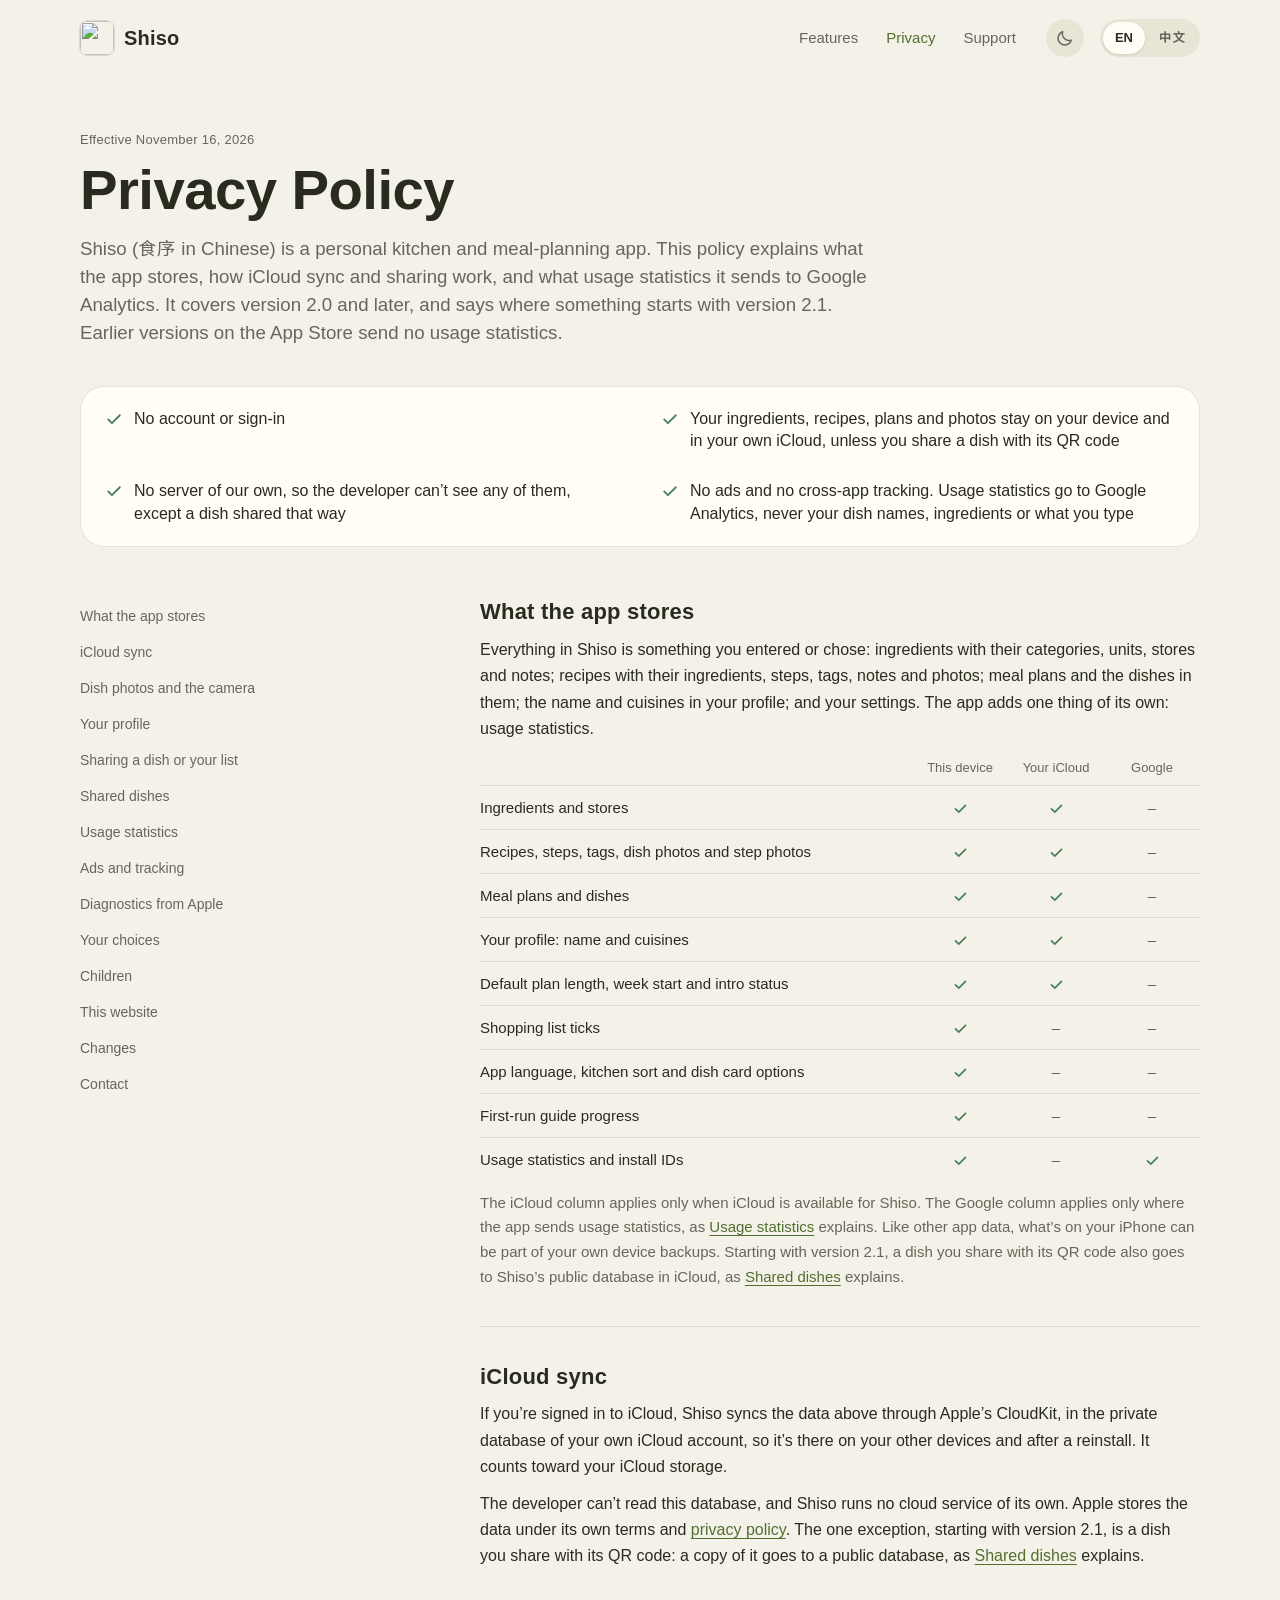
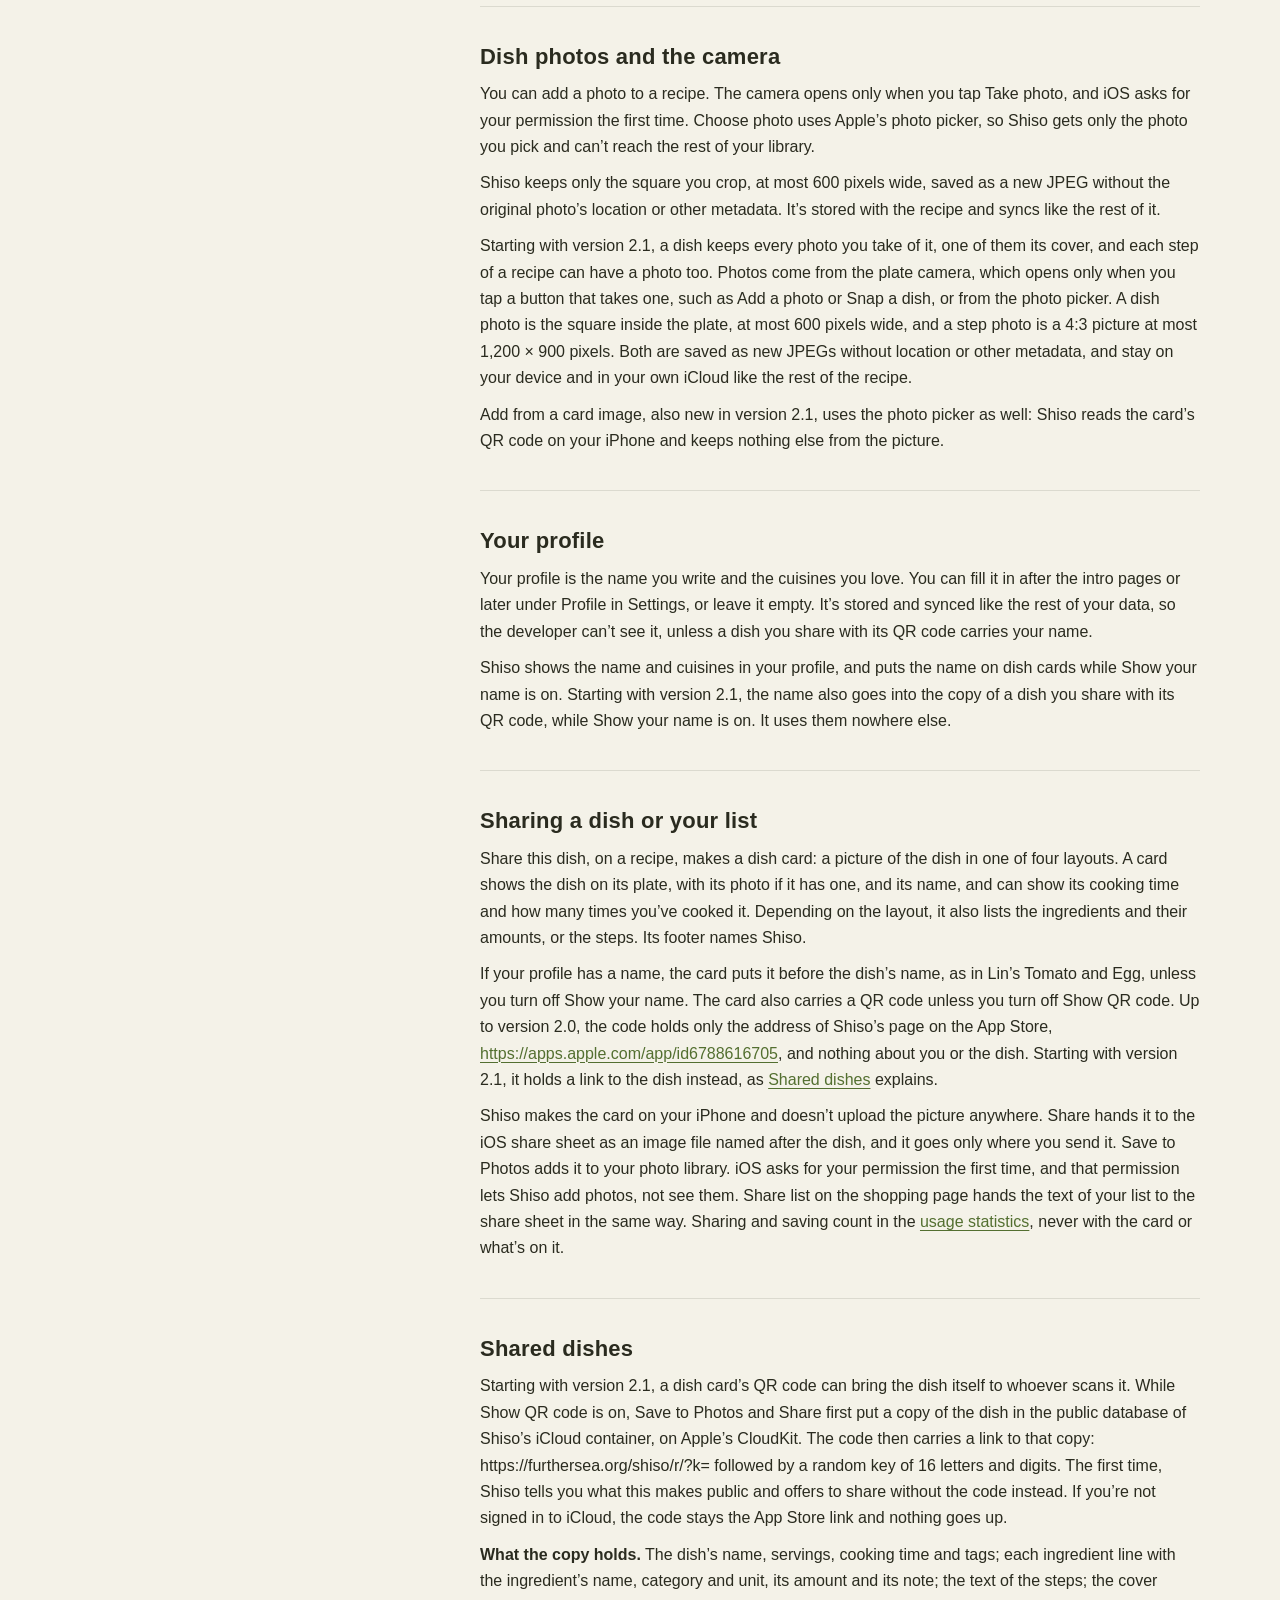
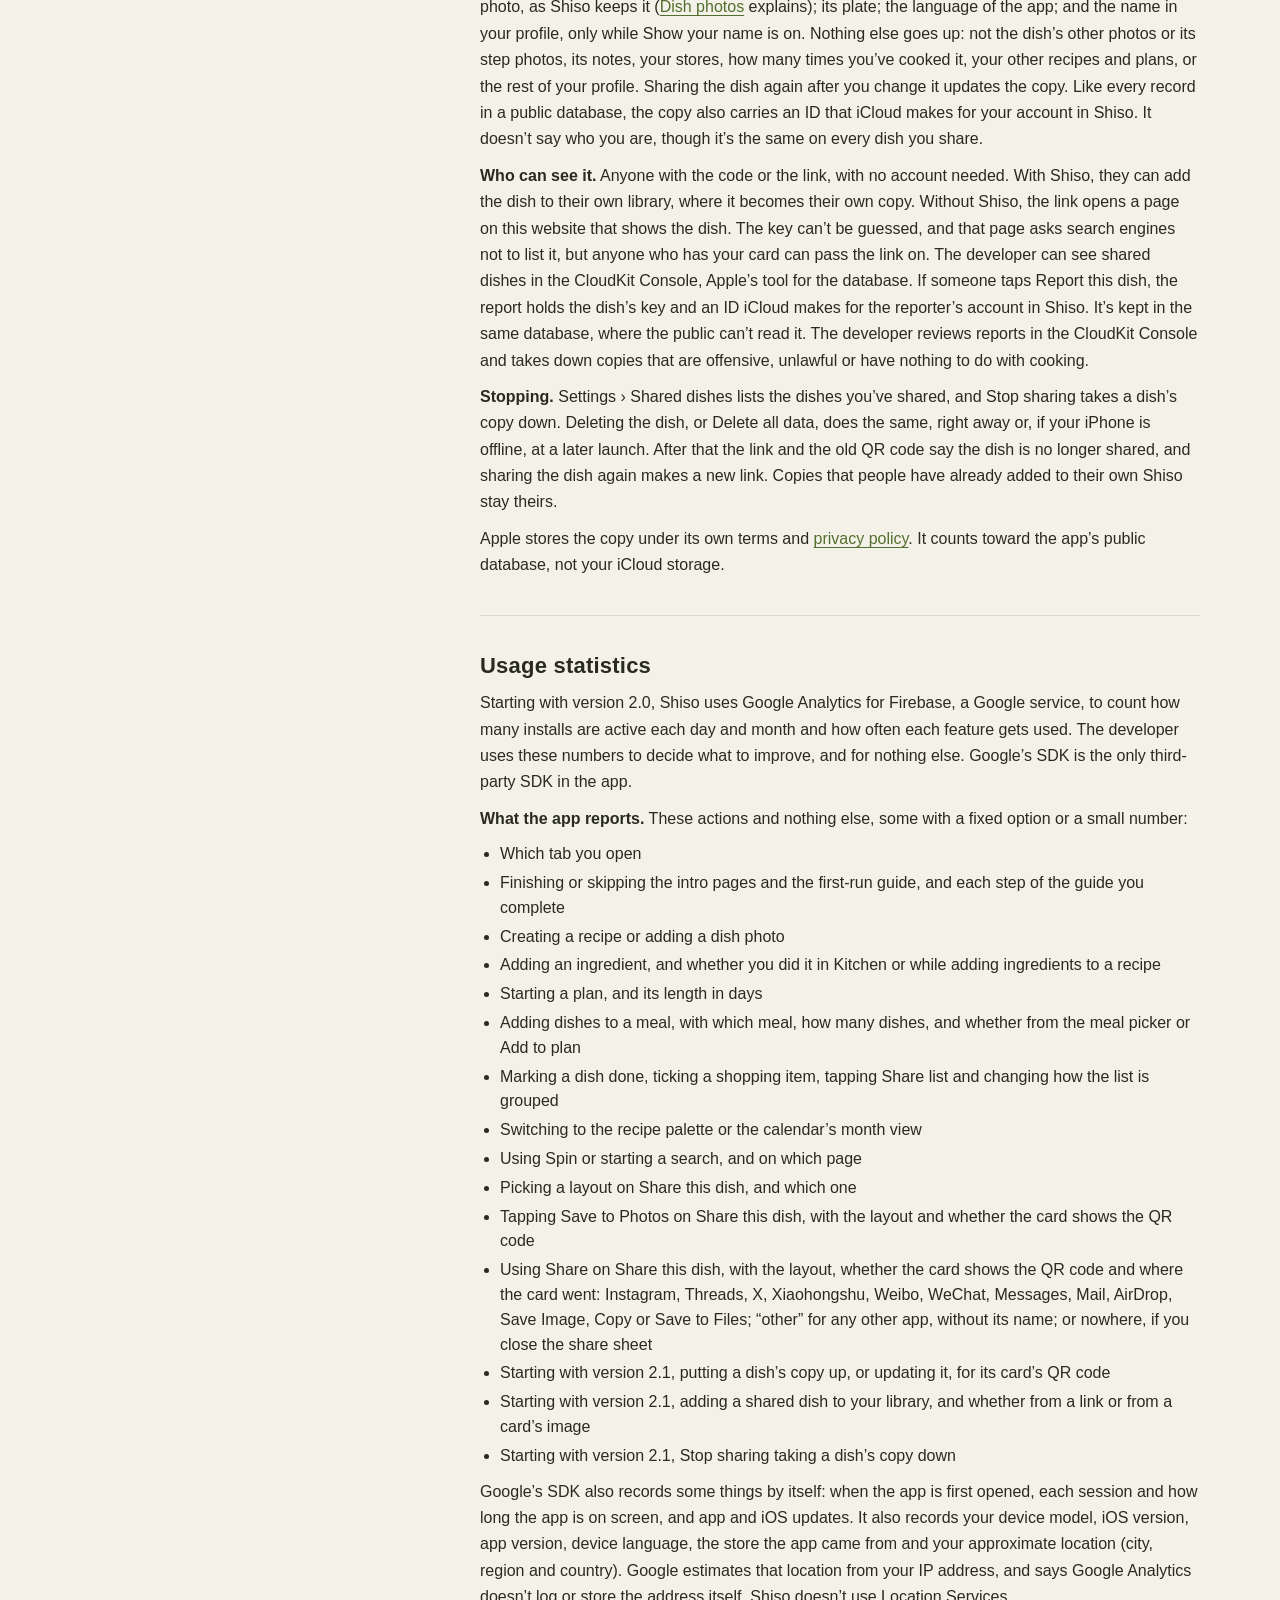
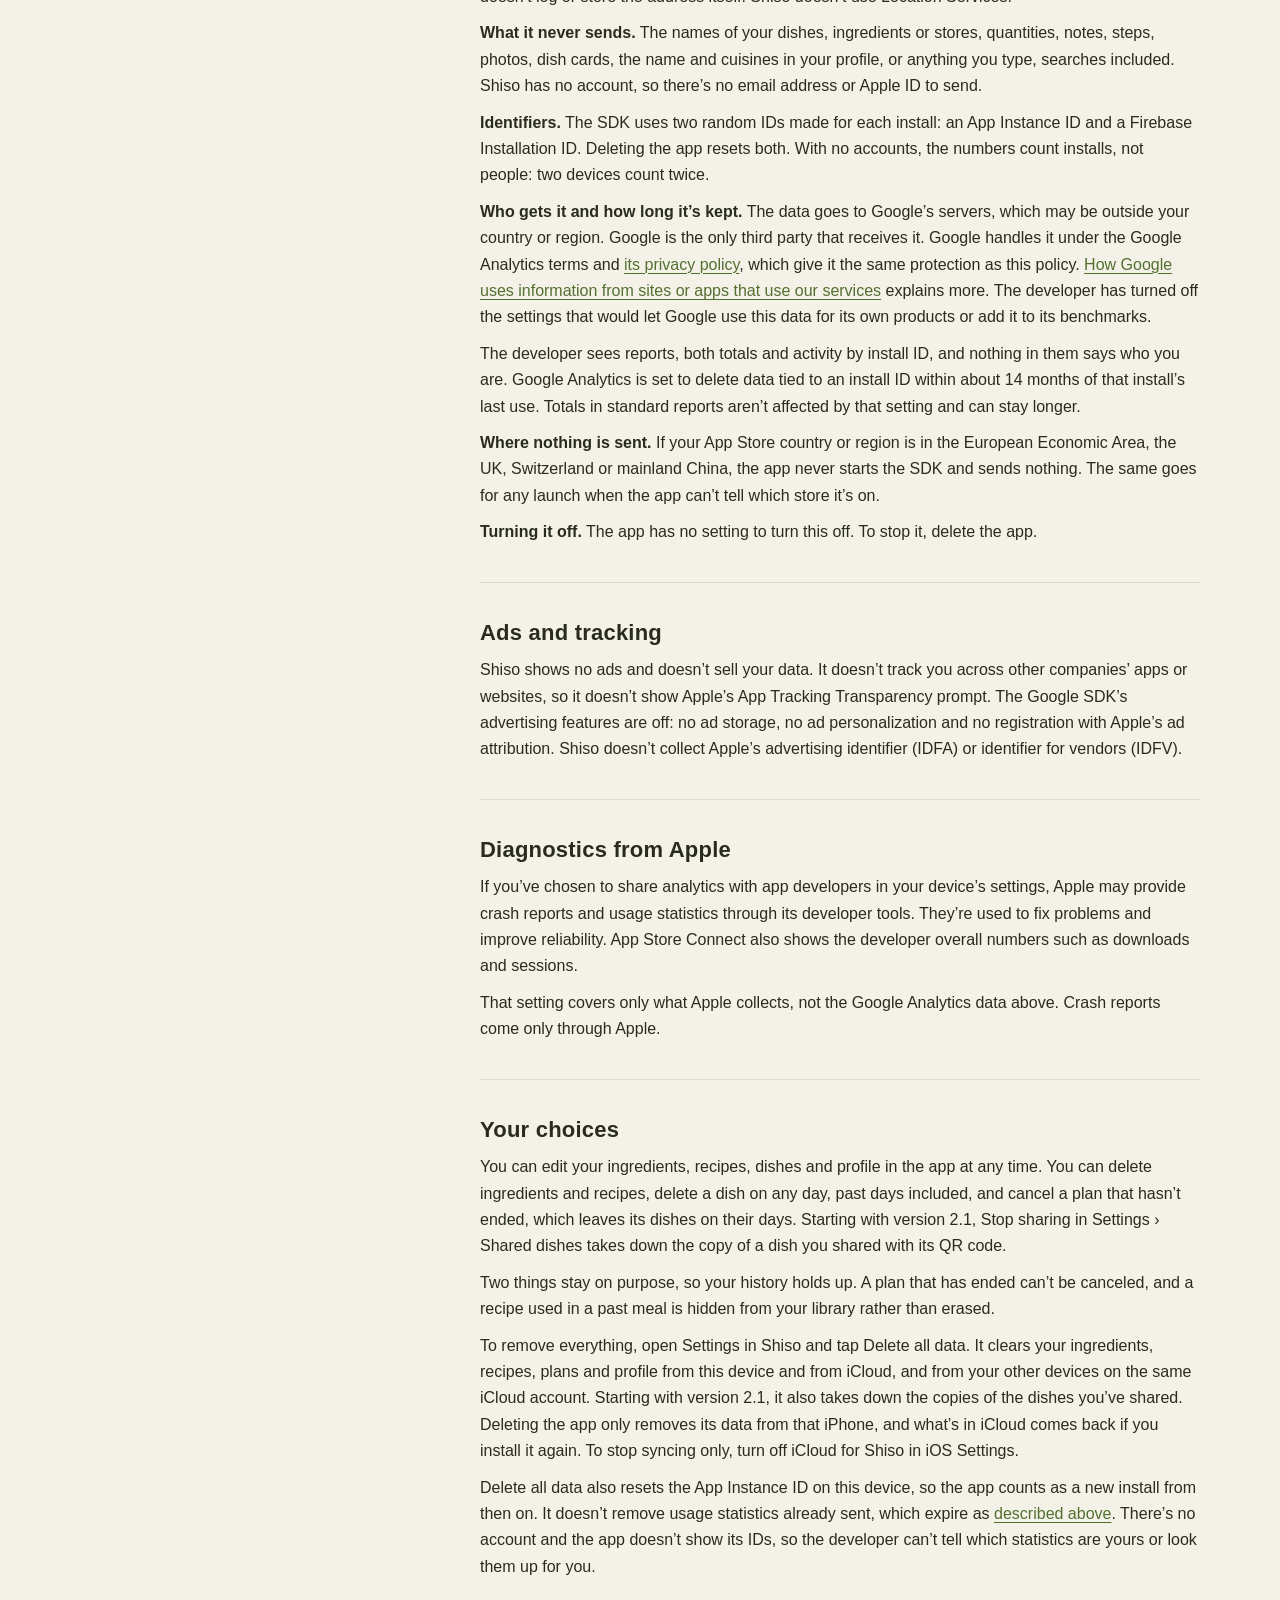
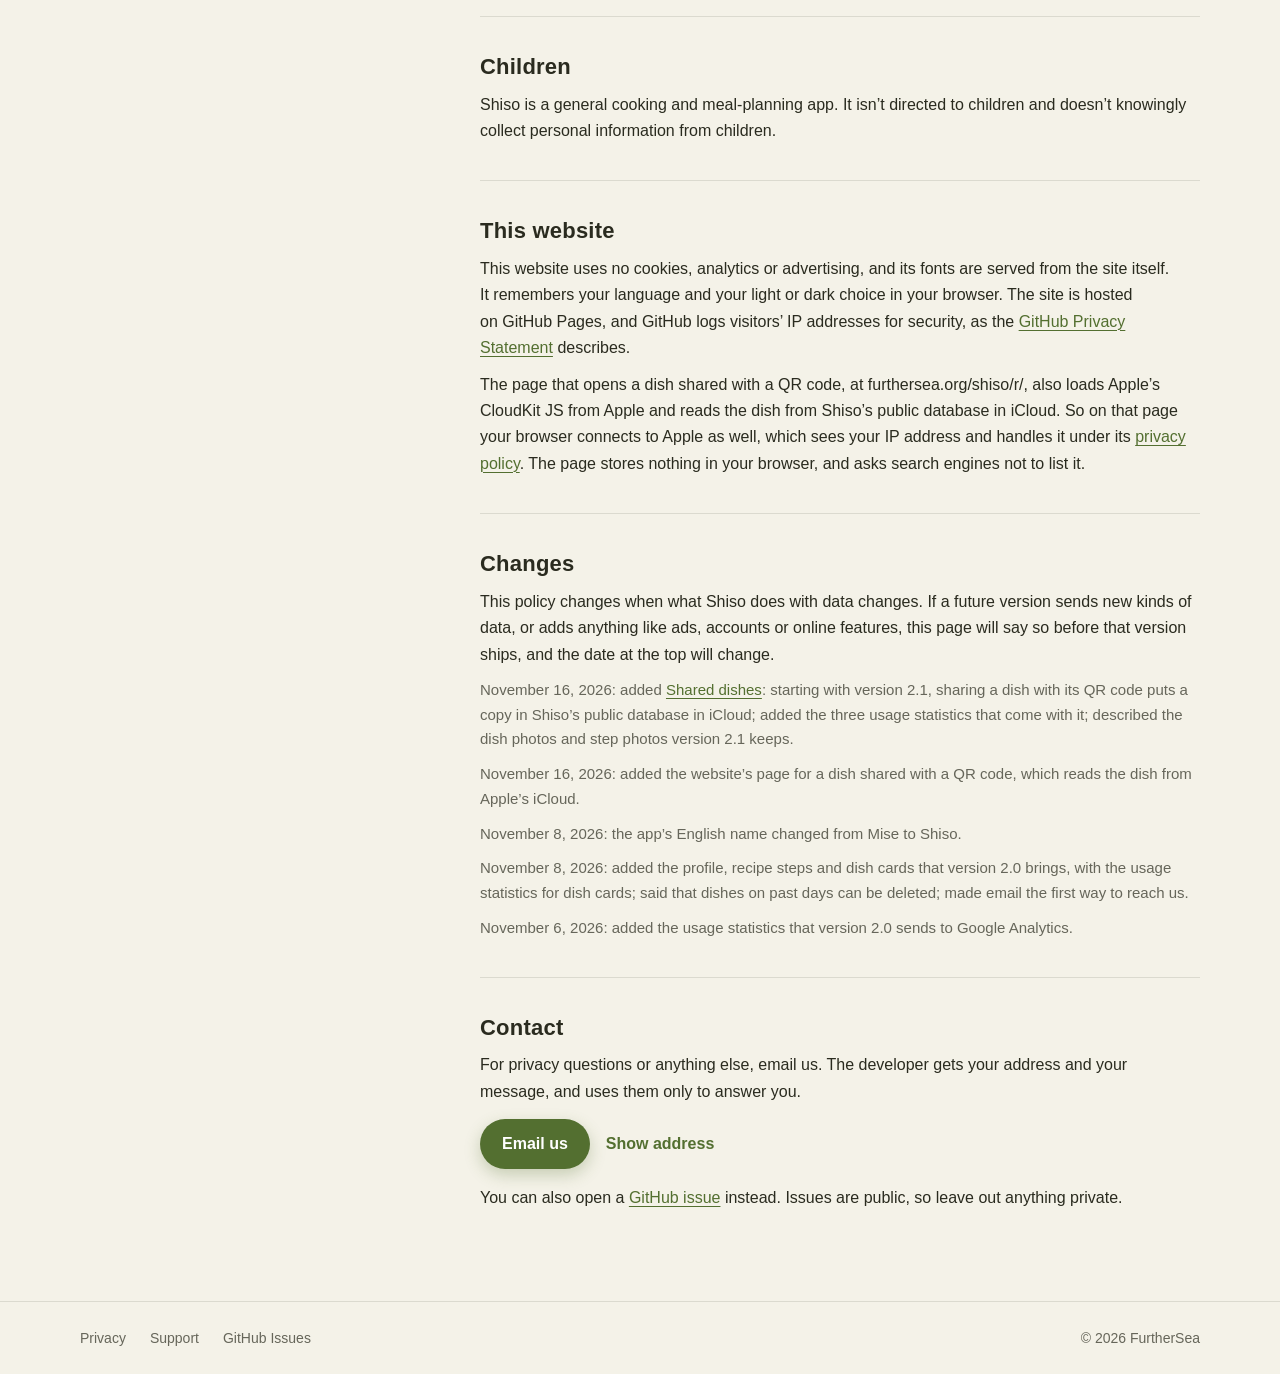
==== commit 33930516: "Merge pull request #2 from FurtherSea/privacy/shared-dishes-2.1 Privacy policy: 2.1's shared dishes " ====
--- a/privacy/index.html
+++ b/privacy/index.html
@@ -40,12 +40,12 @@
 <div class="doc-head">
   <span class="eyebrow">Effective November 16, 2026</span>
   <h1>Privacy Policy</h1>
-  <p>Shiso (<span lang="zh-Hans">食序</span> in Chinese) is a personal kitchen and meal-planning app. This policy explains what the app stores, how iCloud sync and sharing work, and what usage statistics it sends to Google Analytics. It covers version 2.0 and later. Earlier versions on the App Store send no usage statistics.</p>
+  <p>Shiso (<span lang="zh-Hans">食序</span> in Chinese) is a personal kitchen and meal-planning app. This policy explains what the app stores, how iCloud sync and sharing work, and what usage statistics it sends to Google Analytics. It covers version 2.0 and later, and says where something starts with version 2.1. Earlier versions on the App Store send no usage statistics.</p>
 </div>
 <ul class="short" aria-label="The short version">
   <li><svg class="i" viewBox="0 0 24 24" aria-hidden="true"><path d="M5 12.5l4.5 4.5L19 7.5"/></svg>No account or sign-in</li>
-  <li><svg class="i" viewBox="0 0 24 24" aria-hidden="true"><path d="M5 12.5l4.5 4.5L19 7.5"/></svg>Your ingredients, recipes, plans and photos stay on your device and in your own iCloud</li>
-  <li><svg class="i" viewBox="0 0 24 24" aria-hidden="true"><path d="M5 12.5l4.5 4.5L19 7.5"/></svg>No server of our own, so the developer can’t see any of them</li>
+  <li><svg class="i" viewBox="0 0 24 24" aria-hidden="true"><path d="M5 12.5l4.5 4.5L19 7.5"/></svg>Your ingredients, recipes, plans and photos stay on your device and in your own iCloud, unless you share a dish with its QR code</li>
+  <li><svg class="i" viewBox="0 0 24 24" aria-hidden="true"><path d="M5 12.5l4.5 4.5L19 7.5"/></svg>No server of our own, so the developer can’t see any of them, except a dish shared that way</li>
   <li><svg class="i" viewBox="0 0 24 24" aria-hidden="true"><path d="M5 12.5l4.5 4.5L19 7.5"/></svg>No ads and no cross-app tracking. Usage statistics go to Google Analytics, never your dish names, ingredients or what you type</li>
 </ul>
 
@@ -56,6 +56,7 @@
   <a href="#photos">Dish photos and the camera</a>
   <a href="#profile">Your profile</a>
   <a href="#sharing">Sharing a dish or your list</a>
+  <a href="#shared">Shared dishes</a>
   <a href="#usage">Usage statistics</a>
   <a href="#tracking">Ads and tracking</a>
   <a href="#diagnostics">Diagnostics from Apple</a>
@@ -73,7 +74,7 @@
     <thead><tr><th scope="col"><span class="vh">Data</span></th><th scope="col">This device</th><th scope="col">Your iCloud</th><th scope="col">Google</th></tr></thead>
     <tbody>
       <tr><td>Ingredients and stores</td><td><svg class="i" viewBox="0 0 24 24" role="img" aria-label="Yes"><path d="M5 12.5l4.5 4.5L19 7.5"/></svg></td><td><svg class="i" viewBox="0 0 24 24" role="img" aria-label="Yes"><path d="M5 12.5l4.5 4.5L19 7.5"/></svg></td><td class="no"><span aria-hidden="true">–</span><span class="vh">No</span></td></tr>
-      <tr><td>Recipes, steps, tags and dish photos</td><td><svg class="i" viewBox="0 0 24 24" role="img" aria-label="Yes"><path d="M5 12.5l4.5 4.5L19 7.5"/></svg></td><td><svg class="i" viewBox="0 0 24 24" role="img" aria-label="Yes"><path d="M5 12.5l4.5 4.5L19 7.5"/></svg></td><td class="no"><span aria-hidden="true">–</span><span class="vh">No</span></td></tr>
+      <tr><td>Recipes, steps, tags, dish photos and step photos</td><td><svg class="i" viewBox="0 0 24 24" role="img" aria-label="Yes"><path d="M5 12.5l4.5 4.5L19 7.5"/></svg></td><td><svg class="i" viewBox="0 0 24 24" role="img" aria-label="Yes"><path d="M5 12.5l4.5 4.5L19 7.5"/></svg></td><td class="no"><span aria-hidden="true">–</span><span class="vh">No</span></td></tr>
       <tr><td>Meal plans and dishes</td><td><svg class="i" viewBox="0 0 24 24" role="img" aria-label="Yes"><path d="M5 12.5l4.5 4.5L19 7.5"/></svg></td><td><svg class="i" viewBox="0 0 24 24" role="img" aria-label="Yes"><path d="M5 12.5l4.5 4.5L19 7.5"/></svg></td><td class="no"><span aria-hidden="true">–</span><span class="vh">No</span></td></tr>
       <tr><td>Your profile: name and cuisines</td><td><svg class="i" viewBox="0 0 24 24" role="img" aria-label="Yes"><path d="M5 12.5l4.5 4.5L19 7.5"/></svg></td><td><svg class="i" viewBox="0 0 24 24" role="img" aria-label="Yes"><path d="M5 12.5l4.5 4.5L19 7.5"/></svg></td><td class="no"><span aria-hidden="true">–</span><span class="vh">No</span></td></tr>
       <tr><td>Default plan length, week start and intro status</td><td><svg class="i" viewBox="0 0 24 24" role="img" aria-label="Yes"><path d="M5 12.5l4.5 4.5L19 7.5"/></svg></td><td><svg class="i" viewBox="0 0 24 24" role="img" aria-label="Yes"><path d="M5 12.5l4.5 4.5L19 7.5"/></svg></td><td class="no"><span aria-hidden="true">–</span><span class="vh">No</span></td></tr>
@@ -83,28 +84,38 @@
       <tr><td>Usage statistics and install IDs</td><td><svg class="i" viewBox="0 0 24 24" role="img" aria-label="Yes"><path d="M5 12.5l4.5 4.5L19 7.5"/></svg></td><td class="no"><span aria-hidden="true">–</span><span class="vh">No</span></td><td><svg class="i" viewBox="0 0 24 24" role="img" aria-label="Yes"><path d="M5 12.5l4.5 4.5L19 7.5"/></svg></td></tr>
     </tbody>
   </table>
-  <p class="dim">The iCloud column applies only when iCloud is available for Shiso. The Google column applies only where the app sends usage statistics, as <a href="#usage">Usage statistics</a> explains. Like other app data, what’s on your iPhone can be part of your own device backups.</p>
+  <p class="dim">The iCloud column applies only when iCloud is available for Shiso. The Google column applies only where the app sends usage statistics, as <a href="#usage">Usage statistics</a> explains. Like other app data, what’s on your iPhone can be part of your own device backups. Starting with version 2.1, a dish you share with its QR code also goes to Shiso’s public database in iCloud, as <a href="#shared">Shared dishes</a> explains.</p>
 </section>
 <section>
   <h2 id="icloud">iCloud sync</h2>
   <p>If you’re signed in to iCloud, Shiso syncs the data above through Apple’s CloudKit, in the private database of your own iCloud account, so it’s there on your other devices and after a reinstall. It counts toward your iCloud storage.</p>
-  <p>The developer can’t read this database, and Shiso runs no cloud service of its own. Apple stores the data under its own terms and <a href="https://www.apple.com/legal/privacy/">privacy policy</a>.</p>
+  <p>The developer can’t read this database, and Shiso runs no cloud service of its own. Apple stores the data under its own terms and <a href="https://www.apple.com/legal/privacy/">privacy policy</a>. The one exception, starting with version 2.1, is a dish you share with its QR code: a copy of it goes to a public database, as <a href="#shared">Shared dishes</a> explains.</p>
 </section>
 <section>
   <h2 id="photos">Dish photos and the camera</h2>
   <p>You can add a photo to a recipe. The camera opens only when you tap Take photo, and iOS asks for your permission the first time. Choose photo uses Apple’s photo picker, so Shiso gets only the photo you pick and can’t reach the rest of your library.</p>
   <p>Shiso keeps only the square you crop, at most 600 pixels wide, saved as a new JPEG without the original photo’s location or other metadata. It’s stored with the recipe and syncs like the rest of it.</p>
+  <p>Starting with version 2.1, a dish keeps every photo you take of it, one of them its cover, and each step of a recipe can have a photo too. Photos come from the plate camera, which opens only when you tap a button that takes one, such as Add a photo or Snap a dish, or from the photo picker. A dish photo is the square inside the plate, at most 600 pixels wide, and a step photo is a 4:3 picture at most 1,200 × 900 pixels. Both are saved as new JPEGs without location or other metadata, and stay on your device and in your own iCloud like the rest of the recipe.</p>
+  <p>Add from a card image, also new in version 2.1, uses the photo picker as well: Shiso reads the card’s QR code on your iPhone and keeps nothing else from the picture.</p>
 </section>
 <section>
   <h2 id="profile">Your profile</h2>
-  <p>Your profile is the name you write and the cuisines you love. You can fill it in after the intro pages or later under Profile in Settings, or leave it empty. It’s stored and synced like the rest of your data, so the developer can’t see it.</p>
-  <p>Shiso shows the name and cuisines in your profile, and puts the name on dish cards while Show your name is on. It uses them nowhere else.</p>
+  <p>Your profile is the name you write and the cuisines you love. You can fill it in after the intro pages or later under Profile in Settings, or leave it empty. It’s stored and synced like the rest of your data, so the developer can’t see it, unless a dish you share with its QR code carries your name.</p>
+  <p>Shiso shows the name and cuisines in your profile, and puts the name on dish cards while Show your name is on. Starting with version 2.1, the name also goes into the copy of a dish you share with its QR code, while Show your name is on. It uses them nowhere else.</p>
 </section>
 <section>
   <h2 id="sharing">Sharing a dish or your list</h2>
   <p>Share this dish, on a recipe, makes a dish card: a picture of the dish in one of four layouts. A card shows the dish on its plate, with its photo if it has one, and its name, and can show its cooking time and how many times you’ve cooked it. Depending on the layout, it also lists the ingredients and their amounts, or the steps. Its footer names Shiso.</p>
-  <p>If your profile has a name, the card puts it before the dish’s name, as in Lin’s Tomato and Egg, unless you turn off Show your name. The card also carries a QR code unless you turn off Show QR code. The code holds only the address of Shiso’s page on the App Store, <a href="https://apps.apple.com/app/id6788616705">https://apps.apple.com/app/id6788616705</a>, and nothing about you or the dish.</p>
-  <p>Shiso makes the card on your iPhone and doesn’t upload it anywhere. Share hands it to the iOS share sheet as an image file named after the dish, and it goes only where you send it. Save to Photos adds it to your photo library. iOS asks for your permission the first time, and that permission lets Shiso add photos, not see them. Share list on the shopping page hands the text of your list to the share sheet in the same way. Sharing and saving count in the <a href="#usage">usage statistics</a>, never with the card or what’s on it.</p>
+  <p>If your profile has a name, the card puts it before the dish’s name, as in Lin’s Tomato and Egg, unless you turn off Show your name. The card also carries a QR code unless you turn off Show QR code. Up to version 2.0, the code holds only the address of Shiso’s page on the App Store, <a href="https://apps.apple.com/app/id6788616705">https://apps.apple.com/app/id6788616705</a>, and nothing about you or the dish. Starting with version 2.1, it holds a link to the dish instead, as <a href="#shared">Shared dishes</a> explains.</p>
+  <p>Shiso makes the card on your iPhone and doesn’t upload the picture anywhere. Share hands it to the iOS share sheet as an image file named after the dish, and it goes only where you send it. Save to Photos adds it to your photo library. iOS asks for your permission the first time, and that permission lets Shiso add photos, not see them. Share list on the shopping page hands the text of your list to the share sheet in the same way. Sharing and saving count in the <a href="#usage">usage statistics</a>, never with the card or what’s on it.</p>
+</section>
+<section>
+  <h2 id="shared">Shared dishes</h2>
+  <p>Starting with version 2.1, a dish card’s QR code can bring the dish itself to whoever scans it. While Show QR code is on, Save to Photos and Share first put a copy of the dish in the public database of Shiso’s iCloud container, on Apple’s CloudKit. The code then carries a link to that copy: https://furthersea.org/shiso/r/?k= followed by a random key of 16 letters and digits. The first time, Shiso tells you what this makes public and offers to share without the code instead. If you’re not signed in to iCloud, the code stays the App Store link and nothing goes up.</p>
+  <p><b>What the copy holds.</b> The dish’s name, servings, cooking time and tags; each ingredient line with the ingredient’s name, category and unit, its amount and its note; the text of the steps; the cover photo, as Shiso keeps it (<a href="#photos">Dish photos</a> explains); its plate; the language of the app; and the name in your profile, only while Show your name is on. Nothing else goes up: not the dish’s other photos or its step photos, its notes, your stores, how many times you’ve cooked it, your other recipes and plans, or the rest of your profile. Sharing the dish again after you change it updates the copy. Like every record in a public database, the copy also carries an ID that iCloud makes for your account in Shiso. It doesn’t say who you are, though it’s the same on every dish you share.</p>
+  <p><b>Who can see it.</b> Anyone with the code or the link, with no account needed. With Shiso, they can add the dish to their own library, where it becomes their own copy. Without Shiso, the link opens a page on this website that shows the dish. The key can’t be guessed, and that page asks search engines not to list it, but anyone who has your card can pass the link on. The developer can see shared dishes in the CloudKit Console, Apple’s tool for the database. If someone taps Report this dish, the report holds the dish’s key and an ID iCloud makes for the reporter’s account in Shiso. It’s kept in the same database, where the public can’t read it. The developer reviews reports in the CloudKit Console and takes down copies that are offensive, unlawful or have nothing to do with cooking.</p>
+  <p><b>Stopping.</b> Settings › Shared dishes lists the dishes you’ve shared, and Stop sharing takes a dish’s copy down. Deleting the dish, or Delete all data, does the same, right away or, if your iPhone is offline, at a later launch. After that the link and the old QR code say the dish is no longer shared, and sharing the dish again makes a new link. Copies that people have already added to their own Shiso stay theirs.</p>
+  <p>Apple stores the copy under its own terms and <a href="https://www.apple.com/legal/privacy/">privacy policy</a>. It counts toward the app’s public database, not your iCloud storage.</p>
 </section>
 <section>
   <h2 id="usage">Usage statistics</h2>
@@ -123,6 +134,9 @@
     <li>Picking a layout on Share this dish, and which one</li>
     <li>Tapping Save to Photos on Share this dish, with the layout and whether the card shows the QR code</li>
     <li>Using Share on Share this dish, with the layout, whether the card shows the QR code and where the card went: Instagram, Threads, X, Xiaohongshu, Weibo, WeChat, Messages, Mail, AirDrop, Save Image, Copy or Save to Files; “other” for any other app, without its name; or nowhere, if you close the share sheet</li>
+    <li>Starting with version 2.1, putting a dish’s copy up, or updating it, for its card’s QR code</li>
+    <li>Starting with version 2.1, adding a shared dish to your library, and whether from a link or from a card’s image</li>
+    <li>Starting with version 2.1, Stop sharing taking a dish’s copy down</li>
   </ul>
   <p>Google’s SDK also records some things by itself: when the app is first opened, each session and how long the app is on screen, and app and iOS updates. It also records your device model, iOS version, app version, device language, the store the app came from and your approximate location (city, region and country). Google estimates that location from your IP address, and says Google Analytics doesn’t log or store the address itself. Shiso doesn’t use Location Services.</p>
   <p><b>What it never sends.</b> The names of your dishes, ingredients or stores, quantities, notes, steps, photos, dish cards, the name and cuisines in your profile, or anything you type, searches included. Shiso has no account, so there’s no email address or Apple ID to send.</p>
@@ -143,9 +157,9 @@
 </section>
 <section>
   <h2 id="choices">Your choices</h2>
-  <p>You can edit your ingredients, recipes, dishes and profile in the app at any time. You can delete ingredients and recipes, delete a dish on any day, past days included, and cancel a plan that hasn’t ended, which leaves its dishes on their days.</p>
+  <p>You can edit your ingredients, recipes, dishes and profile in the app at any time. You can delete ingredients and recipes, delete a dish on any day, past days included, and cancel a plan that hasn’t ended, which leaves its dishes on their days. Starting with version 2.1, Stop sharing in Settings › Shared dishes takes down the copy of a dish you shared with its QR code.</p>
   <p>Two things stay on purpose, so your history holds up. A plan that has ended can’t be canceled, and a recipe used in a past meal is hidden from your library rather than erased.</p>
-  <p>To remove everything, open Settings in Shiso and tap Delete all data. It clears your ingredients, recipes, plans and profile from this device and from iCloud, and from your other devices on the same iCloud account. Deleting the app only removes its data from that iPhone, and what’s in iCloud comes back if you install it again. To stop syncing only, turn off iCloud for Shiso in iOS Settings.</p>
+  <p>To remove everything, open Settings in Shiso and tap Delete all data. It clears your ingredients, recipes, plans and profile from this device and from iCloud, and from your other devices on the same iCloud account. Starting with version 2.1, it also takes down the copies of the dishes you’ve shared. Deleting the app only removes its data from that iPhone, and what’s in iCloud comes back if you install it again. To stop syncing only, turn off iCloud for Shiso in iOS Settings.</p>
   <p>Delete all data also resets the App Instance ID on this device, so the app counts as a new install from then on. It doesn’t remove usage statistics already sent, which expire as <a href="#usage">described above</a>. There’s no account and the app doesn’t show its IDs, so the developer can’t tell which statistics are yours or look them up for you.</p>
 </section>
 <section>
@@ -160,6 +174,7 @@
 <section>
   <h2 id="changes">Changes</h2>
   <p>This policy changes when what Shiso does with data changes. If a future version sends new kinds of data, or adds anything like ads, accounts or online features, this page will say so before that version ships, and the date at the top will change.</p>
+  <p class="dim">November 16, 2026: added <a href="#shared">Shared dishes</a>: starting with version 2.1, sharing a dish with its QR code puts a copy in Shiso’s public database in iCloud; added the three usage statistics that come with it; described the dish photos and step photos version 2.1 keeps.</p>
   <p class="dim">November 16, 2026: added the website’s page for a dish shared with a QR code, which reads the dish from Apple’s iCloud.</p>
   <p class="dim">November 8, 2026: the app’s English name changed from Mise to Shiso.</p>
   <p class="dim">November 8, 2026: added the profile, recipe steps and dish cards that version 2.0 brings, with the usage statistics for dish cards; said that dishes on past days can be deleted; made email the first way to reach us.</p>
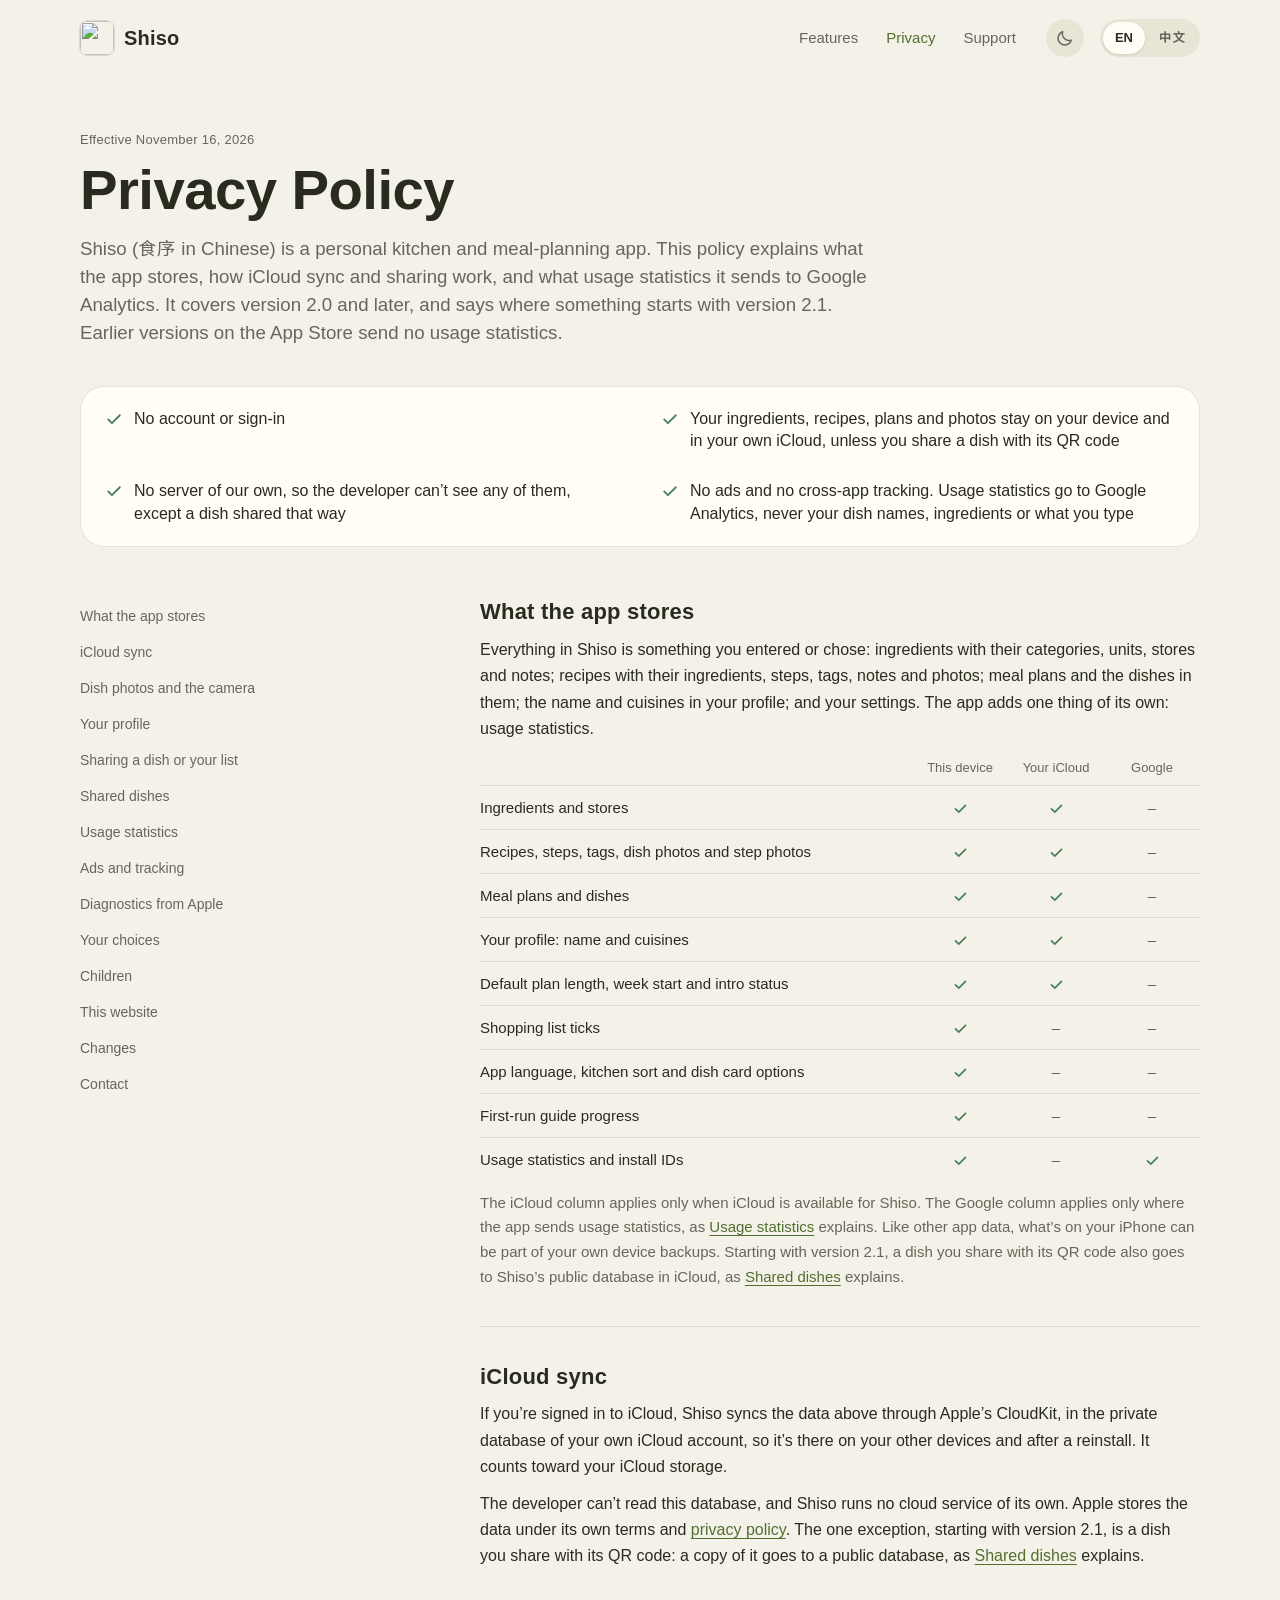
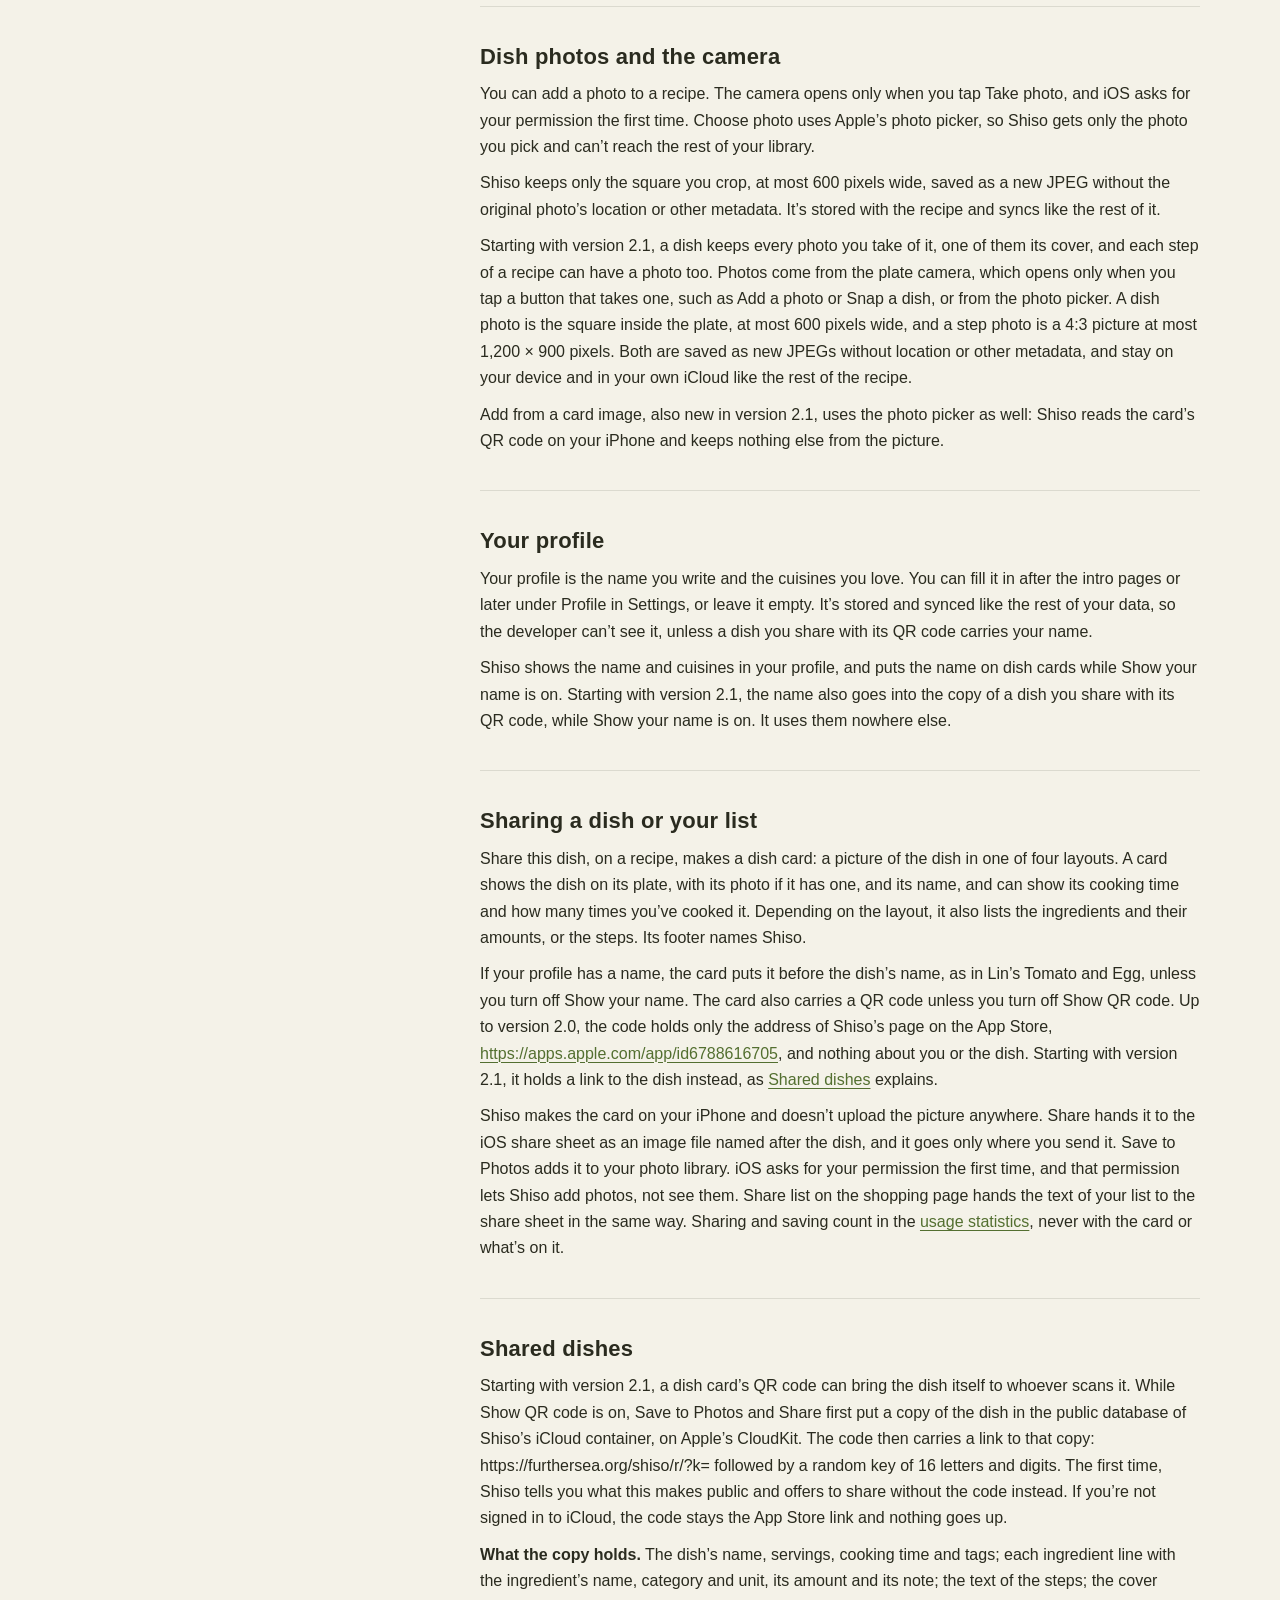
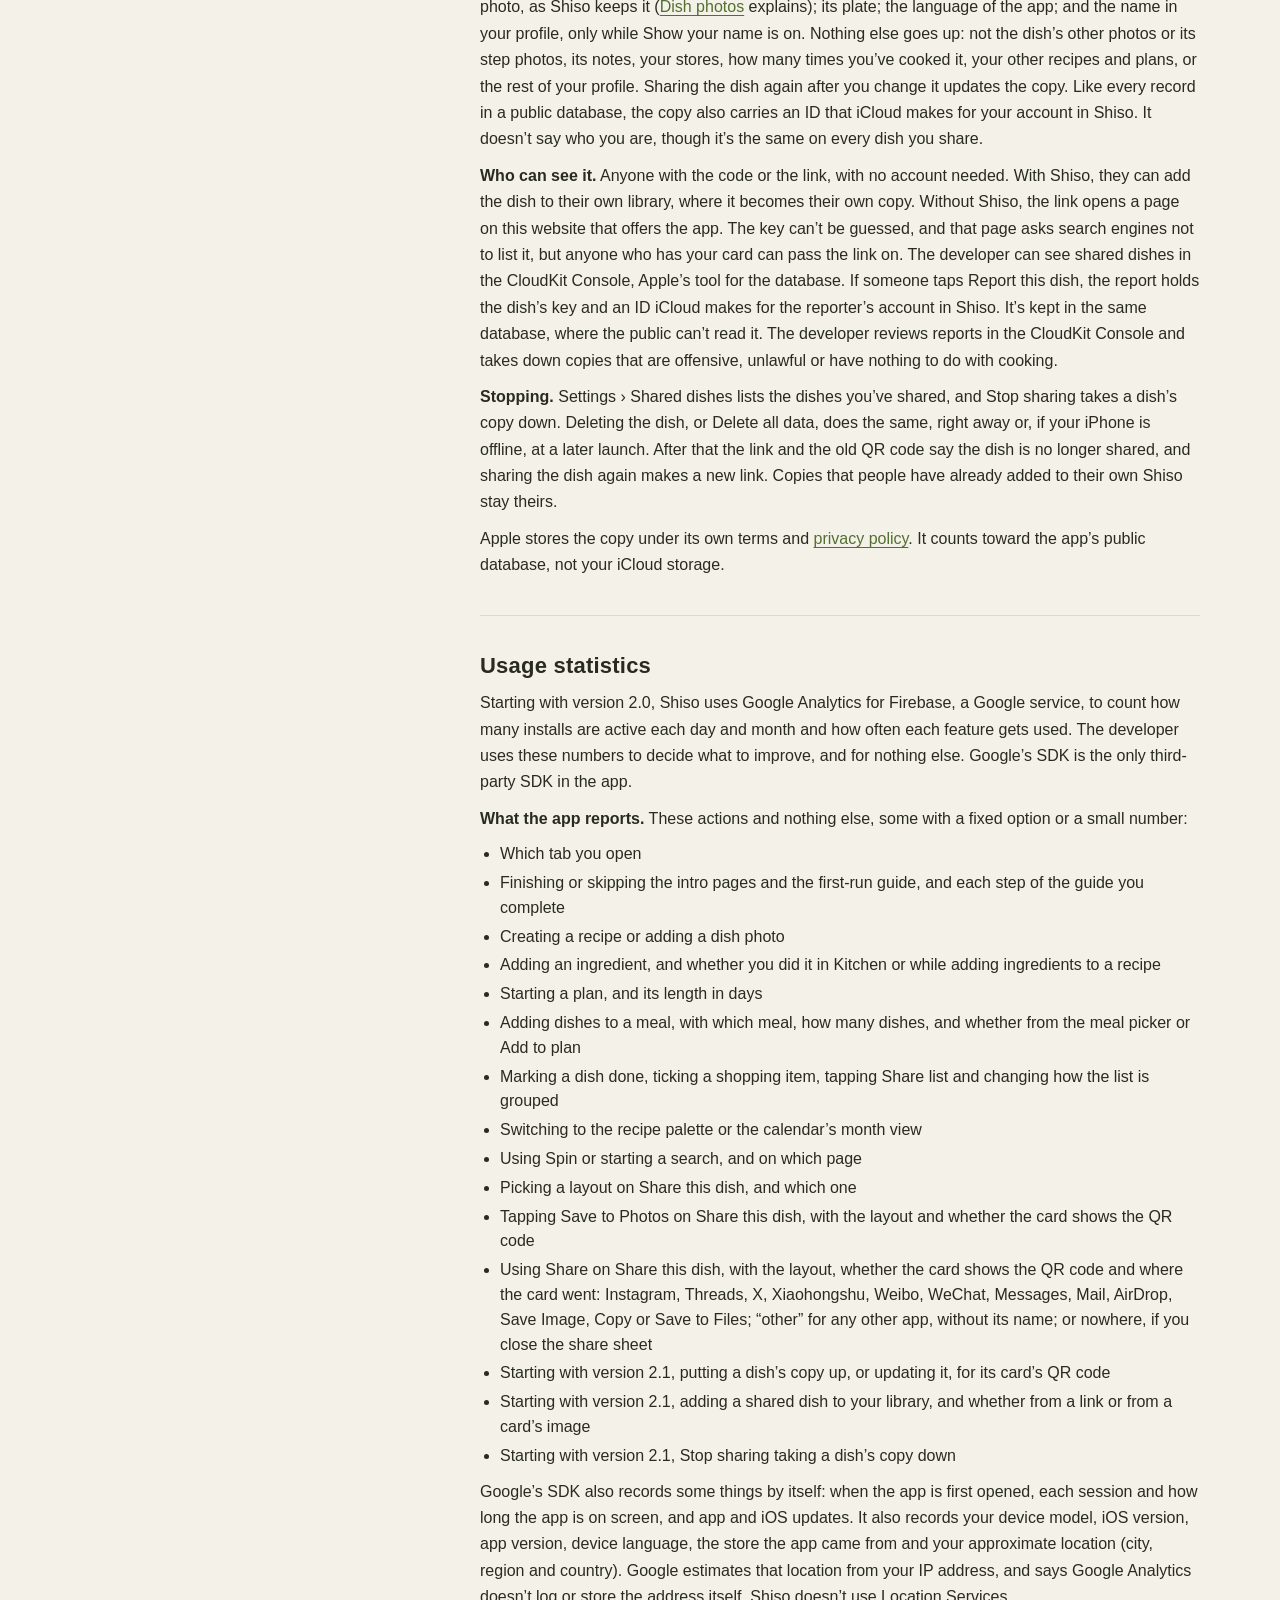
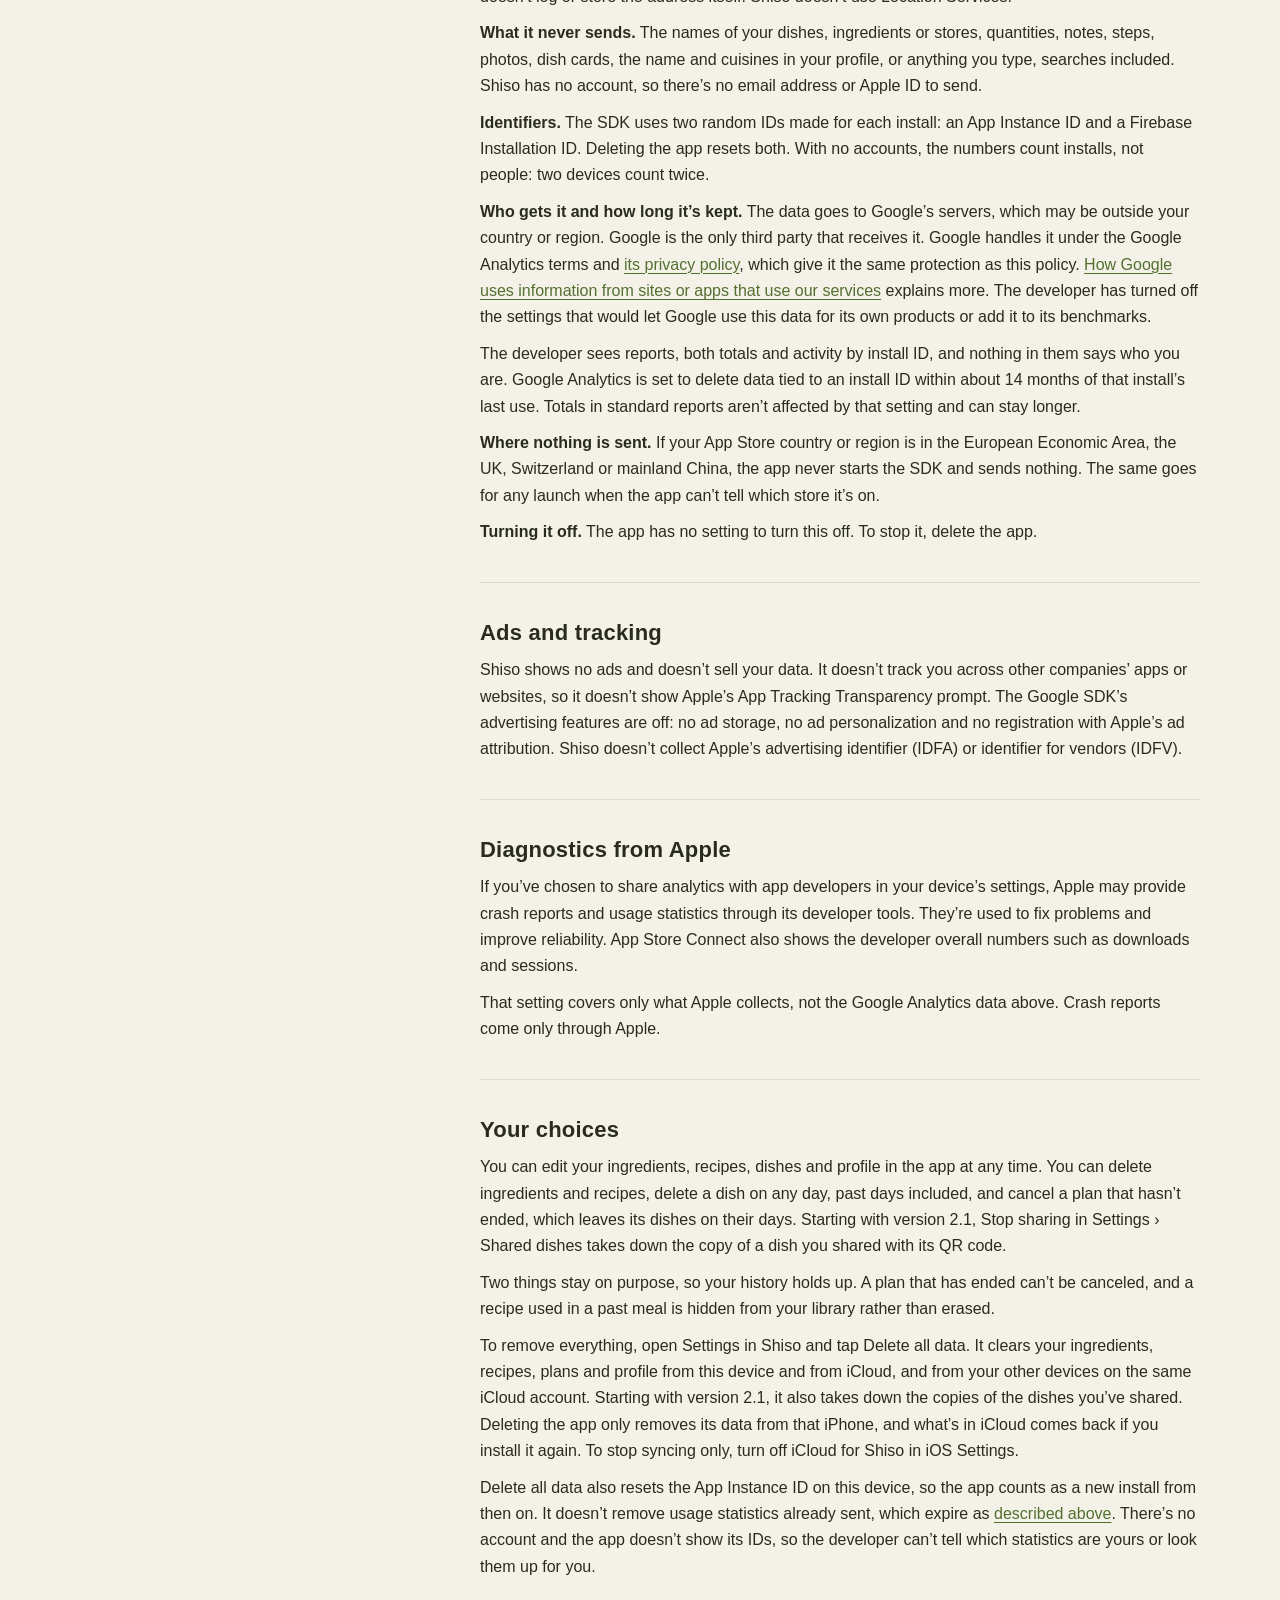
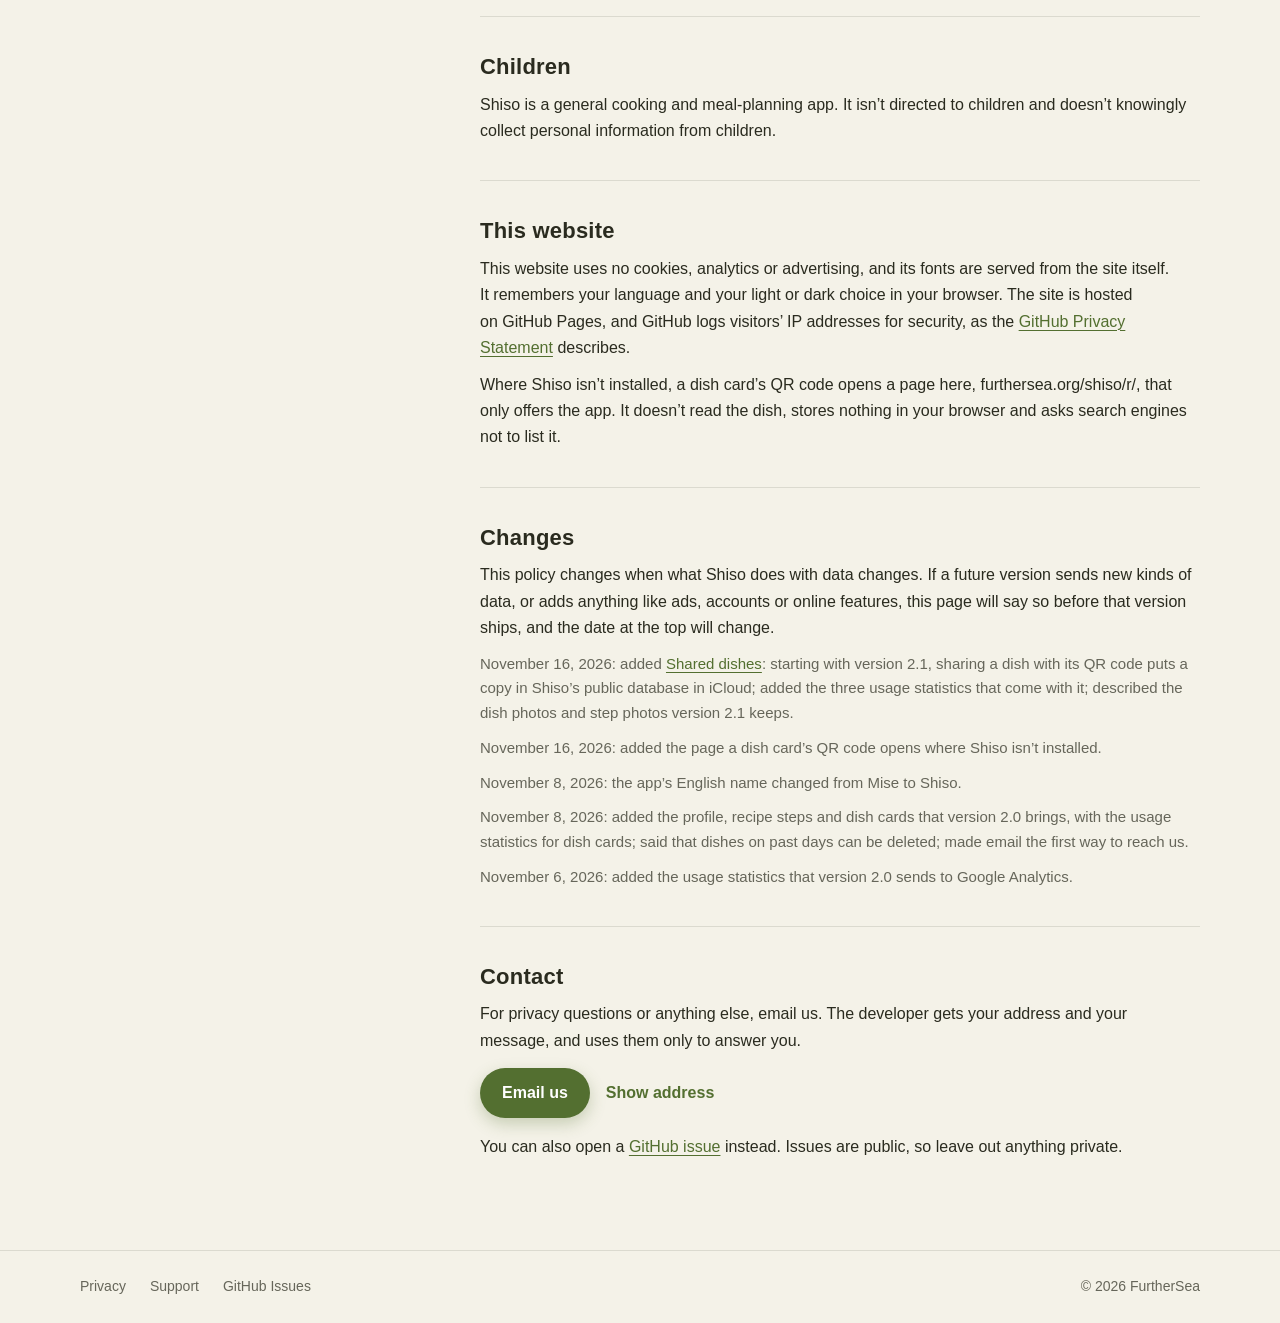
==== commit 1cc6ff9e: "Make the shared-dish page only offer the app The owner chose on 2026-11-16 not to put a CloudKit API" ====
--- a/privacy/index.html
+++ b/privacy/index.html
@@ -113,7 +113,7 @@
   <h2 id="shared">Shared dishes</h2>
   <p>Starting with version 2.1, a dish card’s QR code can bring the dish itself to whoever scans it. While Show QR code is on, Save to Photos and Share first put a copy of the dish in the public database of Shiso’s iCloud container, on Apple’s CloudKit. The code then carries a link to that copy: https://furthersea.org/shiso/r/?k= followed by a random key of 16 letters and digits. The first time, Shiso tells you what this makes public and offers to share without the code instead. If you’re not signed in to iCloud, the code stays the App Store link and nothing goes up.</p>
   <p><b>What the copy holds.</b> The dish’s name, servings, cooking time and tags; each ingredient line with the ingredient’s name, category and unit, its amount and its note; the text of the steps; the cover photo, as Shiso keeps it (<a href="#photos">Dish photos</a> explains); its plate; the language of the app; and the name in your profile, only while Show your name is on. Nothing else goes up: not the dish’s other photos or its step photos, its notes, your stores, how many times you’ve cooked it, your other recipes and plans, or the rest of your profile. Sharing the dish again after you change it updates the copy. Like every record in a public database, the copy also carries an ID that iCloud makes for your account in Shiso. It doesn’t say who you are, though it’s the same on every dish you share.</p>
-  <p><b>Who can see it.</b> Anyone with the code or the link, with no account needed. With Shiso, they can add the dish to their own library, where it becomes their own copy. Without Shiso, the link opens a page on this website that shows the dish. The key can’t be guessed, and that page asks search engines not to list it, but anyone who has your card can pass the link on. The developer can see shared dishes in the CloudKit Console, Apple’s tool for the database. If someone taps Report this dish, the report holds the dish’s key and an ID iCloud makes for the reporter’s account in Shiso. It’s kept in the same database, where the public can’t read it. The developer reviews reports in the CloudKit Console and takes down copies that are offensive, unlawful or have nothing to do with cooking.</p>
+  <p><b>Who can see it.</b> Anyone with the code or the link, with no account needed. With Shiso, they can add the dish to their own library, where it becomes their own copy. Without Shiso, the link opens a page on this website that offers the app. The key can’t be guessed, and that page asks search engines not to list it, but anyone who has your card can pass the link on. The developer can see shared dishes in the CloudKit Console, Apple’s tool for the database. If someone taps Report this dish, the report holds the dish’s key and an ID iCloud makes for the reporter’s account in Shiso. It’s kept in the same database, where the public can’t read it. The developer reviews reports in the CloudKit Console and takes down copies that are offensive, unlawful or have nothing to do with cooking.</p>
   <p><b>Stopping.</b> Settings › Shared dishes lists the dishes you’ve shared, and Stop sharing takes a dish’s copy down. Deleting the dish, or Delete all data, does the same, right away or, if your iPhone is offline, at a later launch. After that the link and the old QR code say the dish is no longer shared, and sharing the dish again makes a new link. Copies that people have already added to their own Shiso stay theirs.</p>
   <p>Apple stores the copy under its own terms and <a href="https://www.apple.com/legal/privacy/">privacy policy</a>. It counts toward the app’s public database, not your iCloud storage.</p>
 </section>
@@ -169,13 +169,13 @@
 <section>
   <h2 id="website">This website</h2>
   <p>This website uses no cookies, analytics or advertising, and its fonts are served from the site itself. It remembers your language and your light or dark choice in your browser. The site is hosted on GitHub Pages, and GitHub logs visitors’ IP addresses for security, as the <a href="https://docs.github.com/en/site-policy/privacy-policies/github-general-privacy-statement">GitHub Privacy Statement</a> describes.</p>
-  <p>The page that opens a dish shared with a QR code, at furthersea.org/shiso/r/, also loads Apple’s CloudKit JS from Apple and reads the dish from Shiso’s public database in iCloud. So on that page your browser connects to Apple as well, which sees your IP address and handles it under its <a href="https://www.apple.com/legal/privacy/">privacy policy</a>. The page stores nothing in your browser, and asks search engines not to list it.</p>
+  <p>Where Shiso isn’t installed, a dish card’s QR code opens a page here, furthersea.org/shiso/r/, that only offers the app. It doesn’t read the dish, stores nothing in your browser and asks search engines not to list it.</p>
 </section>
 <section>
   <h2 id="changes">Changes</h2>
   <p>This policy changes when what Shiso does with data changes. If a future version sends new kinds of data, or adds anything like ads, accounts or online features, this page will say so before that version ships, and the date at the top will change.</p>
   <p class="dim">November 16, 2026: added <a href="#shared">Shared dishes</a>: starting with version 2.1, sharing a dish with its QR code puts a copy in Shiso’s public database in iCloud; added the three usage statistics that come with it; described the dish photos and step photos version 2.1 keeps.</p>
-  <p class="dim">November 16, 2026: added the website’s page for a dish shared with a QR code, which reads the dish from Apple’s iCloud.</p>
+  <p class="dim">November 16, 2026: added the page a dish card’s QR code opens where Shiso isn’t installed.</p>
   <p class="dim">November 8, 2026: the app’s English name changed from Mise to Shiso.</p>
   <p class="dim">November 8, 2026: added the profile, recipe steps and dish cards that version 2.0 brings, with the usage statistics for dish cards; said that dishes on past days can be deleted; made email the first way to reach us.</p>
   <p class="dim">November 6, 2026: added the usage statistics that version 2.0 sends to Google Analytics.</p>
--- a/assets/site.css
+++ b/assets/site.css
@@ -232,103 +232,31 @@
 .dish .ib { color: var(--ink2); }
 .dish-meta { font-size: 14px; color: var(--ink2); }
 
-/* —— The four features —— */
+/* —— The three features ——
+   Each says what it is for first, then a row of the app's screens to swipe through, a line under each. The screens are
+   images in assets/shots/<language>/<slot>.png; the row runs to the page's edges, and on wider pages two buttons move it
+   one screen at a time (assets/site.js). */
 .feats { padding-top: clamp(40px, 6cqw, 88px); scroll-margin-top: 8px; }
-.feat { display: grid; grid-template-columns: minmax(0, 1fr) auto; align-items: center; column-gap: clamp(48px, 8cqw, 112px); padding: clamp(44px, 5cqw, 72px) 0; }
-.feat.flip { grid-template-columns: auto minmax(0, 1fr); }
-.feat.flip .feat-text { order: 2; }
+.feature { padding: clamp(44px, 5cqw, 72px) 0; scroll-margin-top: 8px; }
+.feature-head { display: flex; align-items: flex-end; justify-content: space-between; gap: 24px; }
+.feature-head > div { max-width: 760px; }
 .eyebrow { display: inline-flex; align-items: center; gap: 6px; height: 20px; font-size: 13px; font-weight: 600; letter-spacing: 0.06em; color: var(--pri); }
-.feat h2, .priv h2, .end h2 { font-size: clamp(32px, 3.5cqw, 48px); line-height: 1.16; font-weight: 700; letter-spacing: -0.006em; }
-.zh .feat h2, .zh .priv h2, .zh .end h2 { letter-spacing: 0.02em; }
-.feat h2 { margin-top: 10px; }
+.feature h2, .priv h2, .end h2 { font-size: clamp(32px, 3.5cqw, 48px); line-height: 1.16; font-weight: 700; letter-spacing: -0.006em; }
+.zh .feature h2, .zh .priv h2, .zh .end h2 { letter-spacing: 0.02em; }
+.feature h2 { margin-top: 10px; }
 .sub { margin-top: 10px; font-size: clamp(16px, 1.3cqw, 18px); line-height: 1.5; color: var(--ink2); text-wrap: pretty; }
-.notes { margin-top: 22px; }
-.notes li { padding: 12px 0 13px; border-top: 1px solid var(--line); }
-.notes b { display: block; font-size: 16px; font-weight: 600; line-height: 1.35; }
-.notes span { display: block; margin-top: 2px; font-size: 15px; line-height: 1.45; color: var(--ink2); text-wrap: pretty; }
-.mini { display: flex; gap: 6px; margin-top: 10px; }
-.mini img { width: 34px; height: auto; }
-
-/* The same card as the onboarding images: a piece of the app's real screen, no phone frame. */
-.panel { position: relative; flex: none; width: 350px; height: 452px; border-radius: 32px; background: var(--card); box-shadow: inset 0 0 0 1px var(--line), 0 18px 40px var(--panel-shadow); overflow: hidden; zoom: 1.2; font-size: 15px; line-height: 1.45; }
-.chips { position: absolute; left: 0; right: 0; top: 16px; display: flex; gap: 8px; padding: 0 16px; overflow: hidden; }
-.bar { position: absolute; left: 16px; right: 16px; top: 16px; display: flex; align-items: center; justify-content: space-between; }
-.chips + .bar { top: 60px; }
-.count { font-size: 14px; color: var(--ink2); }
-.muted { font-size: 13px; color: var(--ink2); }
-
-/* Recipes */
-.sort { display: inline-flex; align-items: center; gap: 4px; font-size: 14px; color: var(--ink2); }
-.sort .i { width: 14px; height: 14px; }
-.grid { position: absolute; left: 16px; right: 16px; top: 112px; display: grid; grid-template-columns: repeat(2, minmax(0, 1fr)); gap: 16px 12px; text-align: center; }
-.grid > div { display: flex; flex-direction: column; align-items: center; }
-.grid b { margin-top: 6px; font-size: 16px; font-weight: 700; line-height: 1.3; letter-spacing: 0.01em; }
-.grid span { margin-top: 2px; font-size: 13px; color: var(--ink2); }
-
-/* Kitchen */
-.list { position: absolute; left: 16px; right: 16px; top: 62px; display: flex; flex-direction: column; }
-.sec { display: flex; align-items: center; gap: 6px; height: 30px; color: var(--c); }
-.row + .sec { margin-top: 6px; }
-.sec b { font-size: 15px; font-weight: 700; }
-.sec .num { font-size: 13px; color: var(--ink2); }
-.sec::after { content: ""; flex: 1; height: 1px; background: var(--line); }
-.row { display: flex; align-items: center; gap: 12px; height: 62px; border-bottom: 1px solid var(--line); }
-.row:last-child { border-bottom: 0; }
-.row-text { flex: 1; min-width: 0; display: flex; flex-direction: column; gap: 6px; }
-.row-text b { font-size: 17px; font-weight: 500; line-height: 1.2; }
-.row-meta { display: flex; align-items: center; gap: 6px; font-size: 13px; line-height: 1; color: var(--ink2); white-space: nowrap; }
-
-/* Meals */
-.cal { position: absolute; left: 12px; right: 12px; top: 8px; display: flex; flex-direction: column; gap: 2px; }
-.cal-head { display: flex; align-items: center; justify-content: space-between; }
-.cal-title { display: flex; align-items: center; margin-left: -6px; font-size: 17px; font-weight: 700; letter-spacing: 0.01em; white-space: nowrap; }
-.cal-title .ib { width: 28px; }
-.cal-ctl { display: flex; align-items: center; gap: 4px; }
-.cal-ctl .chip { height: 32px; padding: 0 10px; }
-.cal-ctl .seg > * { min-width: 36px; padding: 0 6px; }
-.wd, .week { display: grid; grid-template-columns: repeat(7, minmax(0, 1fr)); text-align: center; }
-.wd { height: 20px; align-items: center; font-size: 12px; color: var(--ink2); }
-.week { position: relative; height: 56px; align-items: center; justify-items: center; }
-.range { position: absolute; left: calc(100% * 3 / 7); right: 0; top: 1px; height: 54px; border-radius: 16px; background: var(--pri-soft); }
-.day { position: relative; z-index: 1; width: 44px; height: 54px; border-radius: 14px; display: flex; flex-direction: column; align-items: center; justify-content: center; gap: 4px; font-family: var(--f-num); font-size: 18px; font-weight: 600; color: var(--ink); }
-.day.sel { background: var(--pri-fill); color: #FFFFFF; box-shadow: 0 4px 10px color-mix(in srgb, var(--pri-fill) 35%, transparent); }
-.dot { display: block; width: 5px; height: 5px; border-radius: 3px; background: var(--pri); }
-.dot.off { visibility: hidden; }
-.day.sel .dot { background: #FFFFFF; }
-.rule { position: absolute; left: 16px; right: 16px; top: 140px; height: 1px; background: var(--line); }
-.plan { position: absolute; left: 16px; right: 6px; top: 148px; height: 32px; display: flex; align-items: center; justify-content: space-between; }
-.plan-title { display: flex; align-items: baseline; gap: 10px; }
-.plan-title b { font-size: 21px; font-weight: 700; letter-spacing: 0.01em; }
-.plan-title span { font-size: 14px; color: var(--ink2); }
-.today { position: absolute; left: 16px; right: 6px; top: 184px; display: flex; flex-direction: column; }
-.today-head { display: flex; align-items: center; justify-content: space-between; height: 44px; }
-.today-title { display: flex; align-items: center; gap: 8px; }
-.today-title b { font-size: 17px; font-weight: 700; letter-spacing: 0.01em; }
-.today-head .ib { color: var(--pri); }
-.slot { display: grid; grid-template-columns: 50px minmax(0, 1fr); align-items: start; }
-.slot > span { font-size: 13px; line-height: 52px; letter-spacing: 0.04em; color: var(--ink2); }
-.dishes { display: flex; flex-direction: column; }
-.plated { display: flex; align-items: center; gap: 12px; height: 52px; }
-.plated > div { flex: 1; min-width: 0; display: flex; flex-direction: column; gap: 1px; }
-.plated b { font-size: 16px; font-weight: 500; line-height: 1.3; white-space: nowrap; overflow: hidden; text-overflow: ellipsis; }
-.plated .serv { font-size: 13px; line-height: 1.3; color: var(--ink2); }
-
-/* Shopping */
-.buy { position: absolute; left: 16px; right: 16px; top: 62px; display: flex; flex-direction: column; gap: 6px; }
-.buy-group { display: flex; flex-direction: column; }
-.buy-head { display: flex; align-items: center; gap: 8px; height: 40px; }
-.buy-head .i { color: var(--pri); }
-.buy-head b { flex: 1; font-size: 18px; font-weight: 700; letter-spacing: 0.01em; }
-.item { display: flex; align-items: center; gap: 4px; min-height: 60px; padding: 6px 0; border-bottom: 1px solid var(--line); }
-.buy-group:last-child .item:last-child { border-bottom: 0; }
-.item .chk { margin-left: -10px; }
-.item-text { flex: 1; min-width: 0; display: flex; flex-direction: column; gap: 3px; }
-.item-text b { font-size: 17px; font-weight: 500; line-height: 1.25; }
-.item-text span { font-size: 13px; line-height: 1.35; color: var(--ink2); }
-.item-text small { font-size: 12px; line-height: 1.35; color: var(--ink2); }
-.qty { font-size: 17px; font-weight: 600; color: var(--pri); white-space: nowrap; }
-.item.done .item-text, .item.done .qty { opacity: 0.45; }
-.item.done .item-text b { text-decoration: line-through; }
+.shots-ctl { flex: none; display: flex; gap: 8px; }
+.shots-ctl .ib { background: var(--bg2); color: var(--ink2); }
+.shots-ctl .ib:hover:not(:disabled) { color: var(--ink); }
+.shots-ctl .ib:disabled { opacity: 0.35; cursor: default; }
+.shots { display: flex; gap: clamp(16px, 2cqw, 28px); margin: clamp(24px, 3cqw, 36px) -32px 0; padding: 4px 32px 28px; overflow-x: auto; overscroll-behavior-x: contain; scroll-snap-type: x mandatory; scroll-padding-inline: 32px; scrollbar-width: none; }
+.shots::-webkit-scrollbar { display: none; }
+.shots:focus-visible { outline-offset: -4px; border-radius: 0; }
+.shot { flex: none; width: clamp(196px, 20cqw, 248px); scroll-snap-align: start; }
+.shot figure { margin: 0; }
+/* The corners follow an iPhone screen's at any size. */
+.shot img { width: 100%; height: auto; border-radius: 13% / 6%; background: var(--card); box-shadow: 0 0 0 1px var(--line), 0 14px 32px var(--panel-shadow); }
+.shot figcaption { margin-top: 14px; font-size: 15px; line-height: 1.45; color: var(--ink2); text-wrap: pretty; }
 
 /* —— The rest of the home page —— */
 .also { display: grid; grid-template-columns: repeat(4, minmax(0, 1fr)); gap: 40px; margin-top: clamp(32px, 4cqw, 56px); padding-top: 40px; border-top: 1px solid var(--line); }
@@ -407,49 +335,18 @@
 .lost .more { margin-top: 0; }
 
 /* —— A shared dish (r/) ——
-   The page a dish card's QR code opens where Shiso isn't installed: UI canvas 二十七 A⑧, and 四十九 A17 and A18.
-   What the sharer wrote (.u) is set in the system's fonts: the Chinese font here holds only the site's own characters,
-   so a dish's name would otherwise switch fonts in the middle of a word. */
-.shared { --user: "SF Pro Rounded", ui-rounded, "Nunito", "PingFang SC", "Noto Sans SC", sans-serif; --user-num: var(--f-num); }
-.shared :lang(zh-Hant) { --user: "SF Pro Rounded", ui-rounded, "Nunito", "PingFang TC", "Noto Sans TC", sans-serif; --user-num: "SF Pro Rounded", ui-rounded, "Nunito", "PingFang TC", sans-serif; }
+   The page a dish card's QR code opens where Shiso isn't installed. It only offers the app: the brand, the line for a
+   shared dish, and the App Store at the bottom of the screen. In WeChat a dimmed layer points to its browser. */
 .shared [hidden] { display: none !important; }
-.shared .u { font-family: var(--user); }
 .shared-col { width: 100%; max-width: 440px; margin: 0 auto; padding: 0 20px; }
 .shared-top { display: flex; align-items: center; justify-content: space-between; gap: 12px; min-height: 32px; margin-top: 14px; }
 .shared-brand { font-size: 20px; font-weight: 700; letter-spacing: 0.01em; color: var(--pri); }
 .shared-slogan { font-size: 13px; line-height: 1.35; color: var(--ink2); text-align: right; }
 .shared-main { display: flex; flex-direction: column; padding-top: 14px; padding-bottom: 14px; }
-.shared-dish { display: flex; flex-direction: column; gap: 14px; }
-.shared-head { display: flex; flex-direction: column; align-items: center; gap: 4px; text-align: center; }
-/* A plate as the app draws it: the drawing is 200 × 204, the plate a 200 circle with its shadow below. */
-.shared-plate { position: relative; flex: none; width: 132px; height: 132px; }
-.shared-plate > img:first-child { position: absolute; left: 0; top: 0; width: 100%; height: auto; }
-.shared-photo { position: absolute; left: 15%; top: 15%; width: 70%; height: 70%; border-radius: 50%; object-fit: cover; }
-.shared-initial { position: absolute; inset: 0; display: flex; align-items: center; justify-content: center; font-size: 40px; font-weight: 700; line-height: 1; }
-.shared-title { margin-top: 6px; font-size: 26px; line-height: 1.25; font-weight: 700; letter-spacing: 0.01em; overflow-wrap: anywhere; text-wrap: balance; }
-.shared-meta { font-size: 14px; color: var(--ink2); }
-.shared .nw { white-space: nowrap; }
-.shared-card { display: flex; flex-direction: column; gap: 8px; padding: 12px 14px; border-radius: 18px; background: var(--card); }
-.shared-card h2 { font-size: 16px; line-height: 1.4; font-weight: 700; letter-spacing: 0.01em; }
-/* Two columns; the page's script makes it one (.one) when a row would take more than two of these 20px lines. */
-.shared-lines ul { display: grid; grid-template-columns: repeat(2, minmax(0, 1fr)); column-gap: 18px; row-gap: 4px; font-size: 14px; line-height: 20px; }
-.shared-lines ul.one { grid-template-columns: minmax(0, 1fr); }
-.shared-lines li { display: flex; justify-content: space-between; align-items: baseline; gap: 8px; }
-.shared-lines li .u { min-width: 0; overflow-wrap: anywhere; }
-.shared-lines .num { flex: none; max-width: 60%; font-family: var(--user-num); text-align: right; }
-.shared-steps ol { display: flex; flex-direction: column; gap: 6px; }
-.shared-steps li { display: grid; grid-template-columns: auto minmax(0, 1fr); column-gap: 1em; font-size: 14px; line-height: 1.5; }
-.shared-steps .u { white-space: pre-line; overflow-wrap: anywhere; }
-.shared-state { flex: 1; display: flex; flex-direction: column; align-items: center; justify-content: center; gap: 16px; min-height: 340px; padding-bottom: 60px; text-align: center; }
-.shared-state .shared-plate { width: 120px; height: 120px; }
+.shared-state { flex: 1; display: flex; flex-direction: column; align-items: center; justify-content: center; gap: 20px; min-height: 340px; padding-bottom: 60px; text-align: center; }
+.shared-state .app-icon { box-shadow: 0 0 0 1px var(--line), 0 12px 28px var(--shadow); }
 .shared-state h1 { font-size: 22px; line-height: 1.3; font-weight: 700; letter-spacing: 0.01em; }
-.shared-plate.faded { opacity: 0.55; }
-.shared-plate.pulse { opacity: 0.55; animation: shared-pulse 1.6s ease-in-out infinite alternate; }
-@keyframes shared-pulse { to { opacity: 0.3; } }
-@media (prefers-reduced-motion: reduce) { .shared-plate.pulse { animation: none; } }
-.shared-wifi { width: 44px; height: 44px; fill: none; stroke: var(--ink2); stroke-width: 1.8; stroke-linecap: round; stroke-linejoin: round; }
-.btn.plain { min-width: 160px; background: var(--card); color: var(--ink); box-shadow: inset 0 0 0 1px var(--line2); }
-/* The way to the app stays at the bottom of the screen while a long dish scrolls under it. */
+/* The way to the app stays at the bottom of the screen. */
 .shared-foot { position: sticky; bottom: 0; z-index: 2; background: var(--bg); }
 .shared-foot-in { display: flex; flex-direction: column; gap: 8px; padding-top: 12px; padding-bottom: max(10px, env(safe-area-inset-bottom)); }
 .shared-foot .btn { width: 100%; padding: 0 16px; }
@@ -463,13 +360,6 @@
 
 /* —— Narrower pages —— */
 @container site (max-width: 960px) {
-  .feat, .feat.flip { grid-template-columns: minmax(0, 1fr); }
-  .feat-text { display: contents; }
-  .feat .eyebrow { order: 1; justify-self: start; }
-  .feat h2 { order: 2; }
-  .sub { order: 3; }
-  .panel { order: 4; justify-self: center; margin-top: 28px; zoom: 1; }
-  .notes { order: 5; margin-top: 28px; display: grid; grid-template-columns: repeat(2, minmax(0, 1fr)); column-gap: 32px; }
   .also { grid-template-columns: repeat(2, minmax(0, 1fr)); }
   .doc { grid-template-columns: minmax(0, 1fr); }
   .toc { display: none; }
@@ -492,8 +382,10 @@
   .r2 { --x: 49cqw; --y: -56px; --s: .36; }
   .l3, .l4 { --x: -62cqw; --y: -110px; --s: .3; opacity: 0; pointer-events: none; }
   .r3, .r4, .out { --x: 62cqw; --y: -110px; --s: .3; opacity: 0; pointer-events: none; }
-  .feat { padding: 40px 0; }
-  .notes { grid-template-columns: minmax(0, 1fr); }
+  .feature { padding: 40px 0; }
+  .shots-ctl { display: none; }
+  .shots { margin: 24px -20px 0; padding: 4px 20px 24px; scroll-padding-inline: 20px; }
+  .shot { width: min(62cqw, 248px); }
   .also { grid-template-columns: minmax(0, 1fr); gap: 24px; padding-top: 32px; }
   .priv { grid-template-columns: minmax(0, 1fr); }
   .short { grid-template-columns: minmax(0, 1fr); padding: 6px 18px; }
@@ -506,10 +398,6 @@
   .lang > * { padding: 0 9px; }
 }
 @container site (max-width: 359px) { .dish-name { font-size: 19px; } }
-/* Phones narrower than 390: the whole card shrinks, and what's inside keeps its layout. */
-@container site (max-width: 389px) { .panel { zoom: .95; } }
-@container site (max-width: 371px) { .panel { zoom: .9; } }
-@container site (max-width: 354px) { .panel { zoom: .8; } }
 
 @media (prefers-reduced-motion: reduce) {
   html { scroll-behavior: auto; }
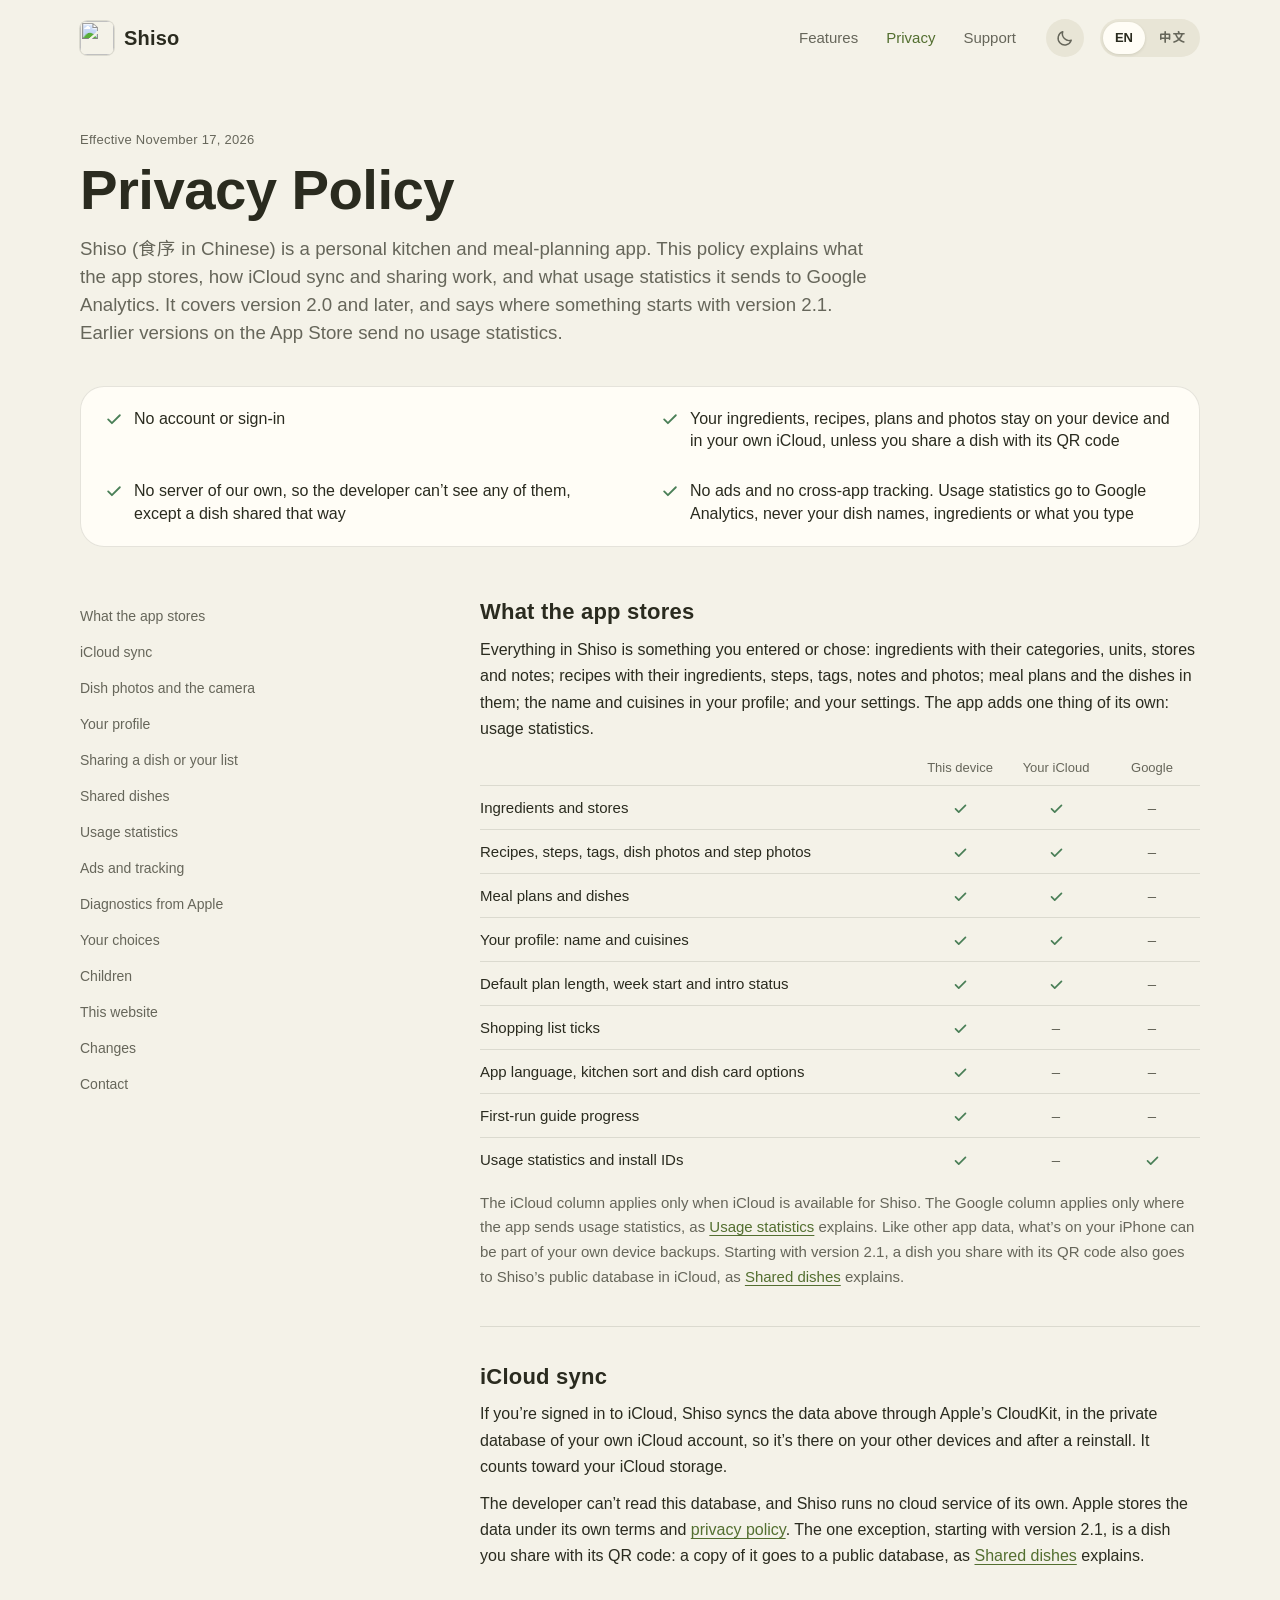
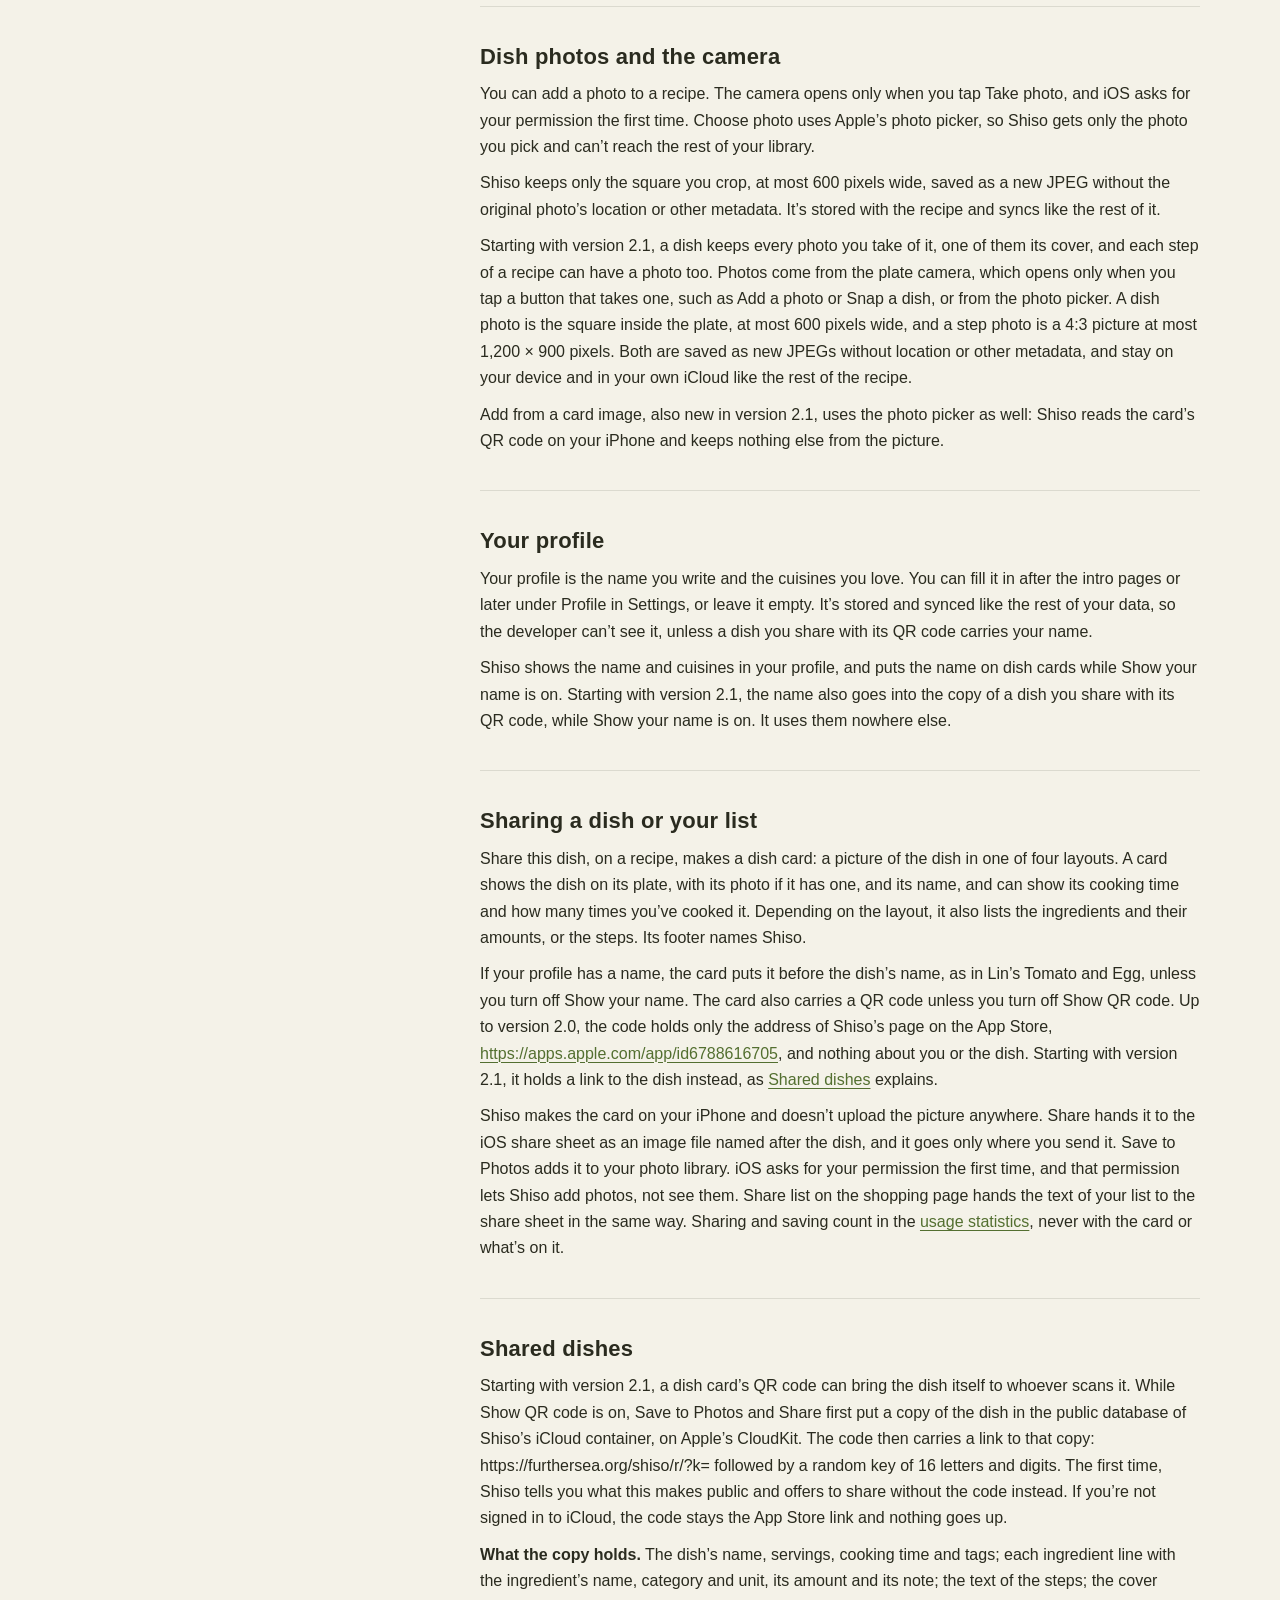
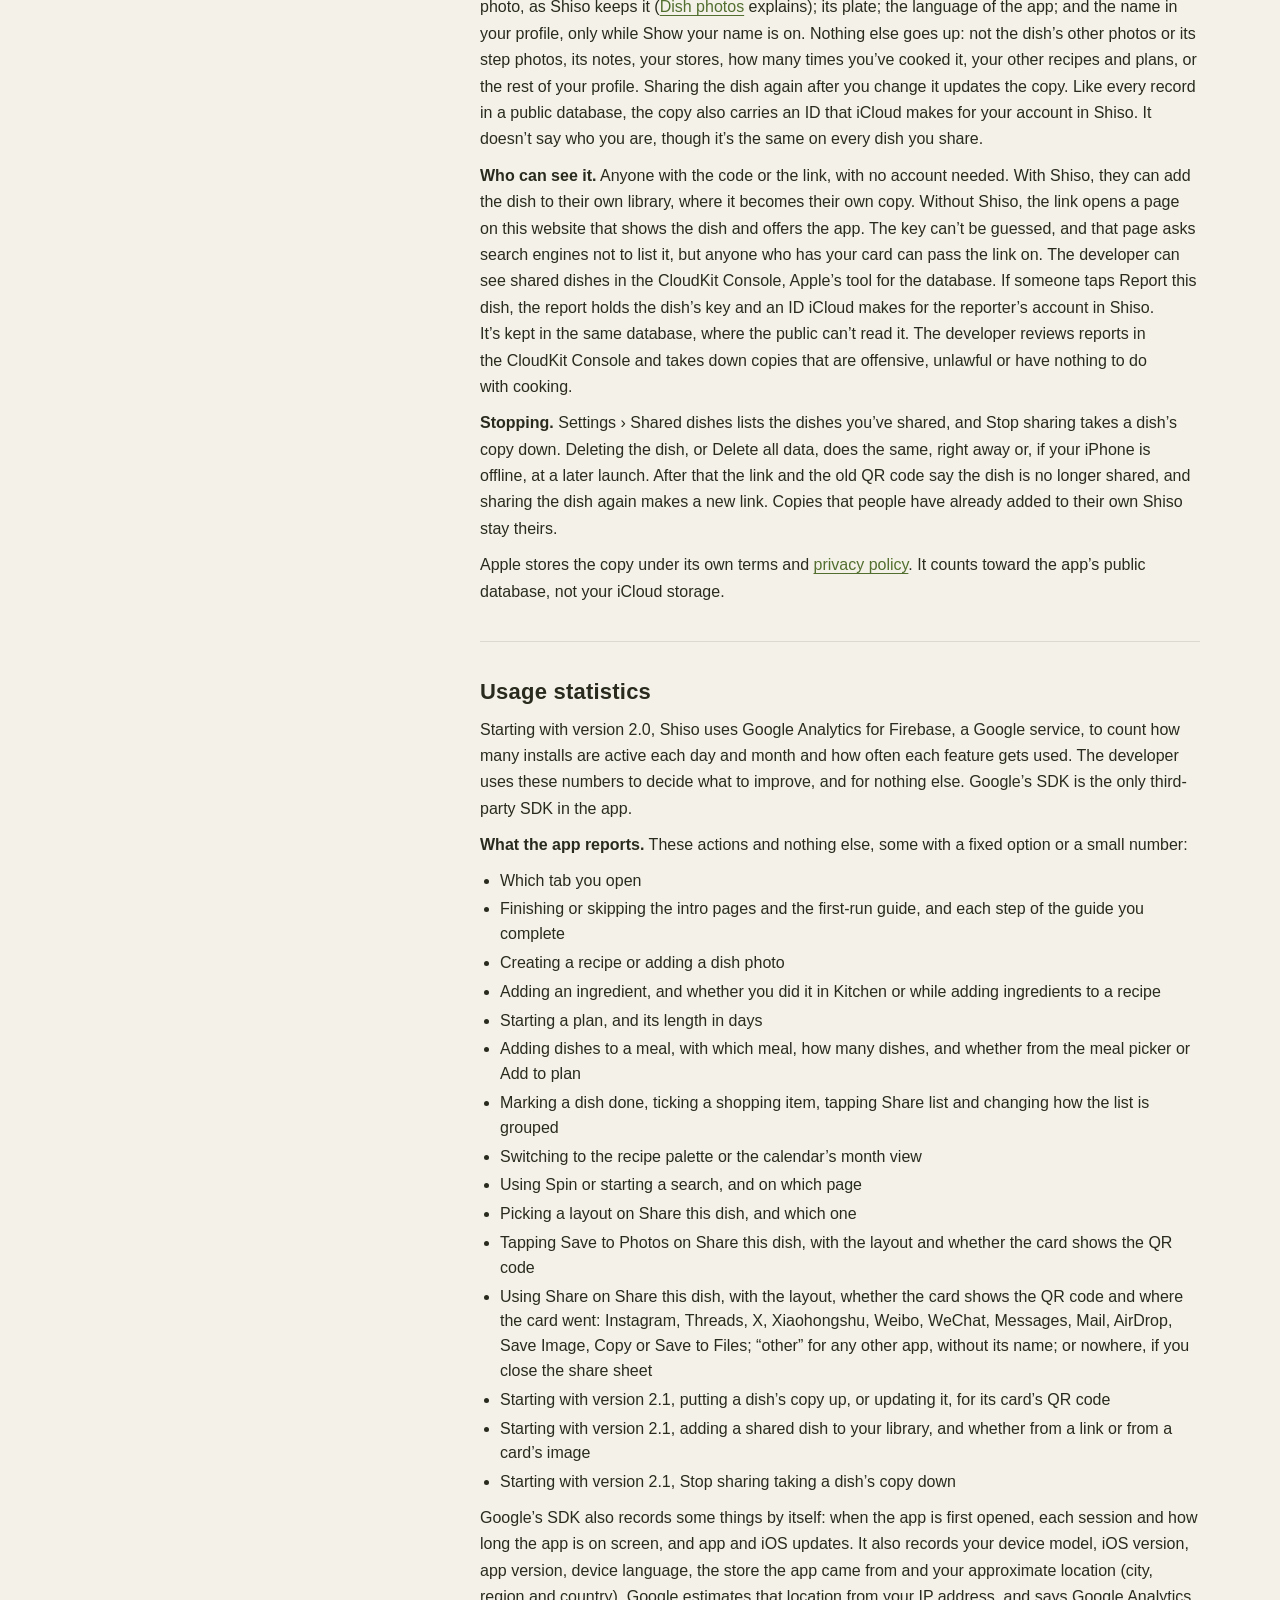
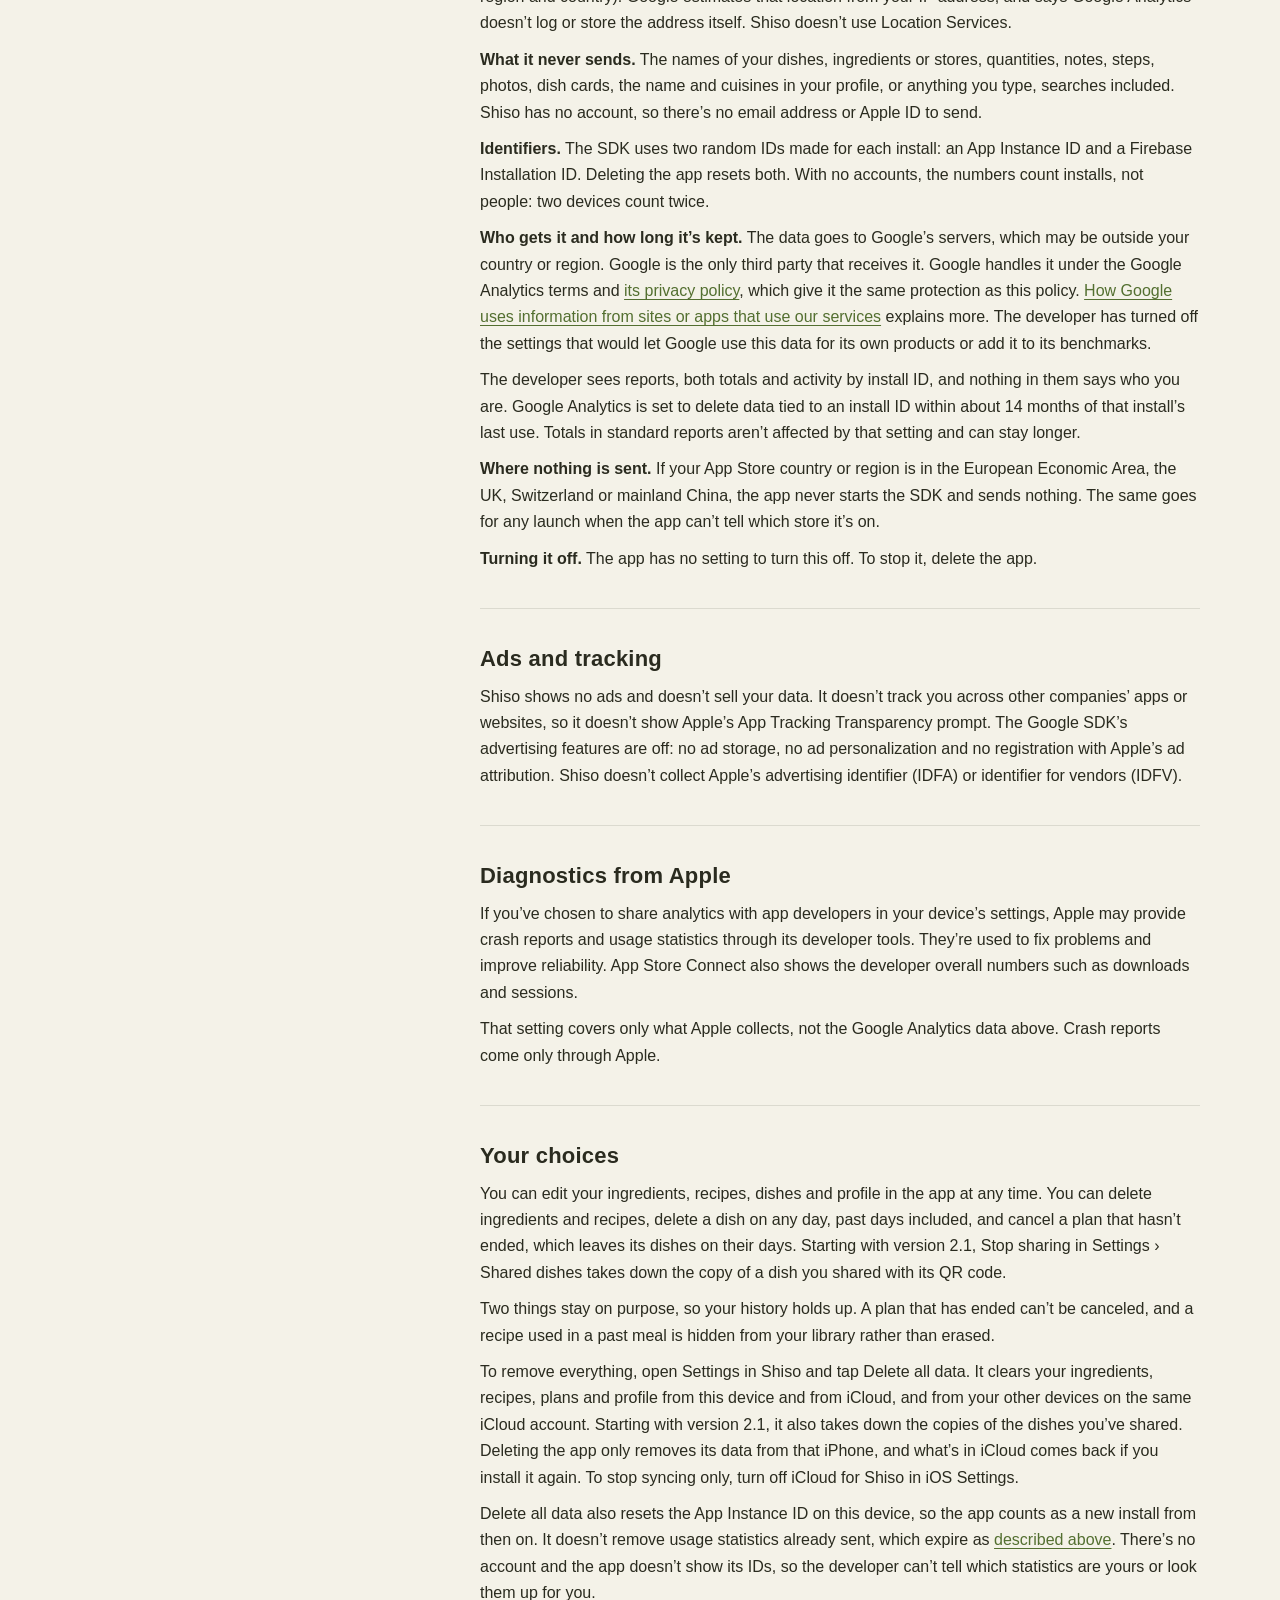
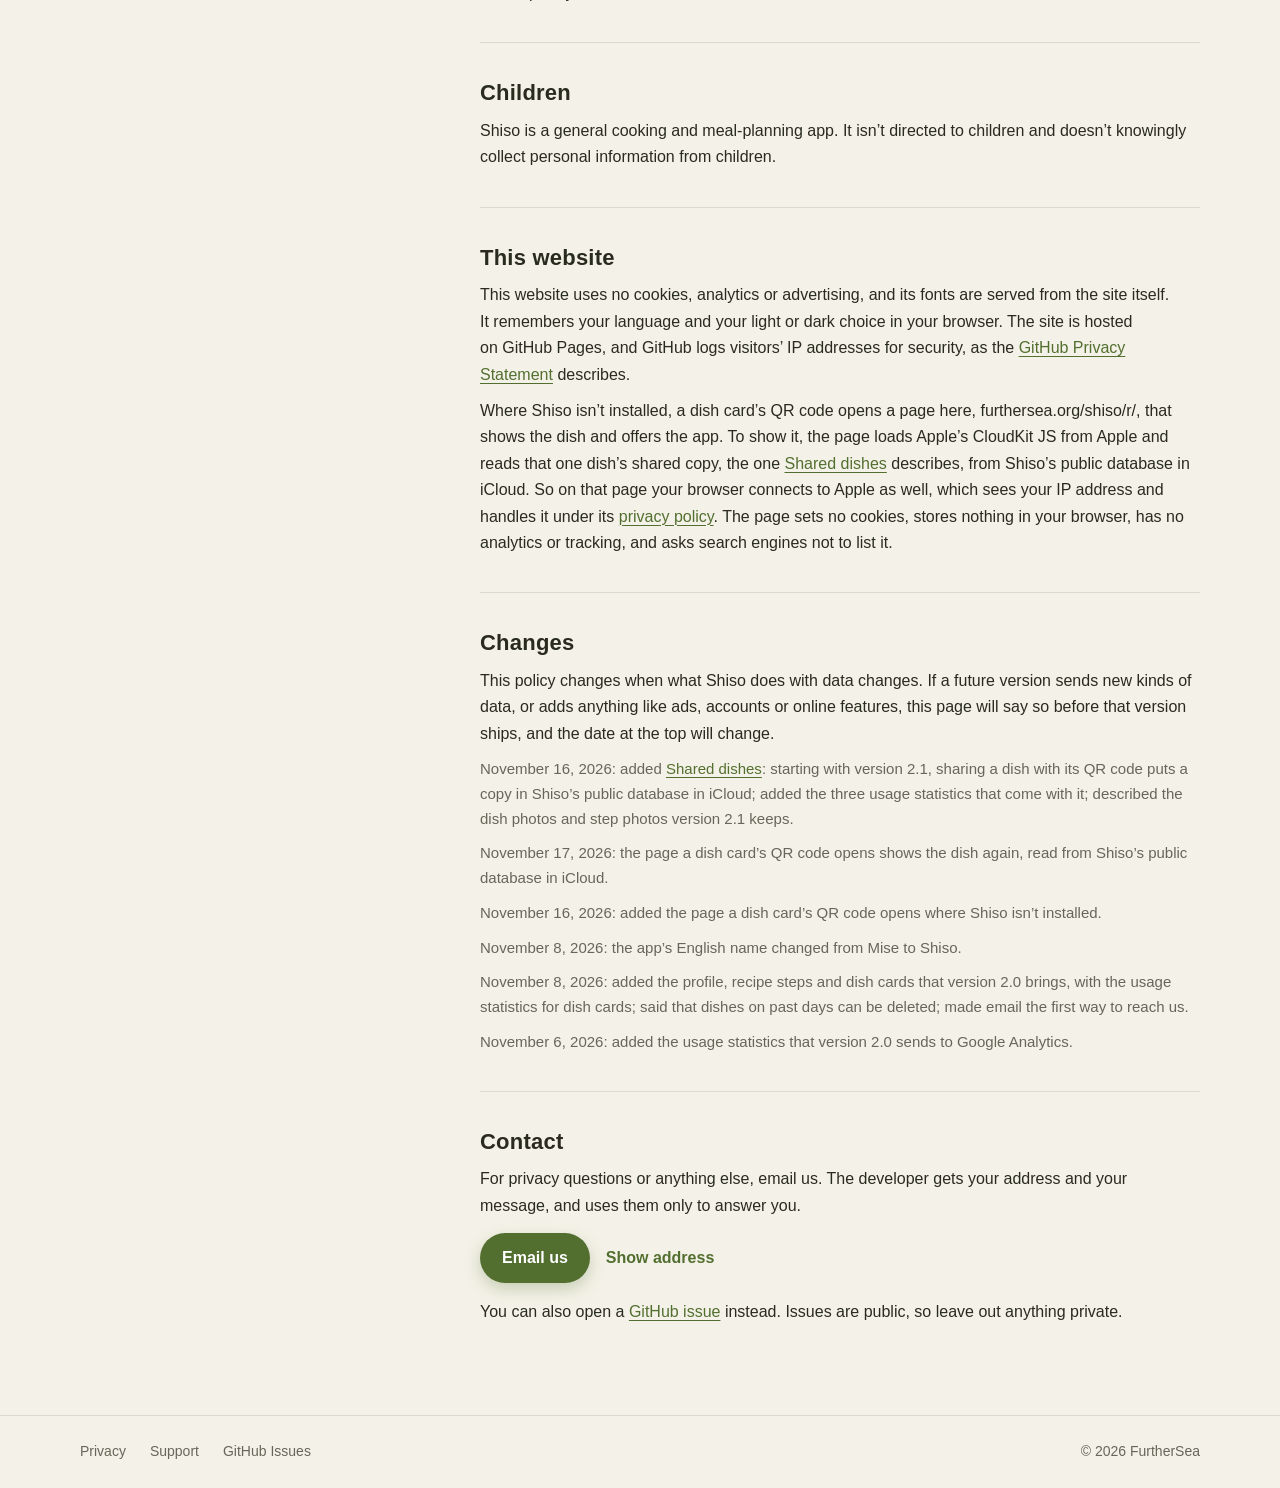
==== commit 2ce8b54e: "Show the shared dish on its page again, with the production token The owner wants the dish's preview" ====
--- a/privacy/index.html
+++ b/privacy/index.html
@@ -38,7 +38,7 @@
 
 <main class="wrap">
 <div class="doc-head">
-  <span class="eyebrow">Effective November 16, 2026</span>
+  <span class="eyebrow">Effective November 17, 2026</span>
   <h1>Privacy Policy</h1>
   <p>Shiso (<span lang="zh-Hans">食序</span> in Chinese) is a personal kitchen and meal-planning app. This policy explains what the app stores, how iCloud sync and sharing work, and what usage statistics it sends to Google Analytics. It covers version 2.0 and later, and says where something starts with version 2.1. Earlier versions on the App Store send no usage statistics.</p>
 </div>
@@ -113,7 +113,7 @@
   <h2 id="shared">Shared dishes</h2>
   <p>Starting with version 2.1, a dish card’s QR code can bring the dish itself to whoever scans it. While Show QR code is on, Save to Photos and Share first put a copy of the dish in the public database of Shiso’s iCloud container, on Apple’s CloudKit. The code then carries a link to that copy: https://furthersea.org/shiso/r/?k= followed by a random key of 16 letters and digits. The first time, Shiso tells you what this makes public and offers to share without the code instead. If you’re not signed in to iCloud, the code stays the App Store link and nothing goes up.</p>
   <p><b>What the copy holds.</b> The dish’s name, servings, cooking time and tags; each ingredient line with the ingredient’s name, category and unit, its amount and its note; the text of the steps; the cover photo, as Shiso keeps it (<a href="#photos">Dish photos</a> explains); its plate; the language of the app; and the name in your profile, only while Show your name is on. Nothing else goes up: not the dish’s other photos or its step photos, its notes, your stores, how many times you’ve cooked it, your other recipes and plans, or the rest of your profile. Sharing the dish again after you change it updates the copy. Like every record in a public database, the copy also carries an ID that iCloud makes for your account in Shiso. It doesn’t say who you are, though it’s the same on every dish you share.</p>
-  <p><b>Who can see it.</b> Anyone with the code or the link, with no account needed. With Shiso, they can add the dish to their own library, where it becomes their own copy. Without Shiso, the link opens a page on this website that offers the app. The key can’t be guessed, and that page asks search engines not to list it, but anyone who has your card can pass the link on. The developer can see shared dishes in the CloudKit Console, Apple’s tool for the database. If someone taps Report this dish, the report holds the dish’s key and an ID iCloud makes for the reporter’s account in Shiso. It’s kept in the same database, where the public can’t read it. The developer reviews reports in the CloudKit Console and takes down copies that are offensive, unlawful or have nothing to do with cooking.</p>
+  <p><b>Who can see it.</b> Anyone with the code or the link, with no account needed. With Shiso, they can add the dish to their own library, where it becomes their own copy. Without Shiso, the link opens a page on this website that shows the dish and offers the app. The key can’t be guessed, and that page asks search engines not to list it, but anyone who has your card can pass the link on. The developer can see shared dishes in the CloudKit Console, Apple’s tool for the database. If someone taps Report this dish, the report holds the dish’s key and an ID iCloud makes for the reporter’s account in Shiso. It’s kept in the same database, where the public can’t read it. The developer reviews reports in the CloudKit Console and takes down copies that are offensive, unlawful or have nothing to do with cooking.</p>
   <p><b>Stopping.</b> Settings › Shared dishes lists the dishes you’ve shared, and Stop sharing takes a dish’s copy down. Deleting the dish, or Delete all data, does the same, right away or, if your iPhone is offline, at a later launch. After that the link and the old QR code say the dish is no longer shared, and sharing the dish again makes a new link. Copies that people have already added to their own Shiso stay theirs.</p>
   <p>Apple stores the copy under its own terms and <a href="https://www.apple.com/legal/privacy/">privacy policy</a>. It counts toward the app’s public database, not your iCloud storage.</p>
 </section>
@@ -169,12 +169,13 @@
 <section>
   <h2 id="website">This website</h2>
   <p>This website uses no cookies, analytics or advertising, and its fonts are served from the site itself. It remembers your language and your light or dark choice in your browser. The site is hosted on GitHub Pages, and GitHub logs visitors’ IP addresses for security, as the <a href="https://docs.github.com/en/site-policy/privacy-policies/github-general-privacy-statement">GitHub Privacy Statement</a> describes.</p>
-  <p>Where Shiso isn’t installed, a dish card’s QR code opens a page here, furthersea.org/shiso/r/, that only offers the app. It doesn’t read the dish, stores nothing in your browser and asks search engines not to list it.</p>
+  <p>Where Shiso isn’t installed, a dish card’s QR code opens a page here, furthersea.org/shiso/r/, that shows the dish and offers the app. To show it, the page loads Apple’s CloudKit JS from Apple and reads that one dish’s shared copy, the one <a href="#shared">Shared dishes</a> describes, from Shiso’s public database in iCloud. So on that page your browser connects to Apple as well, which sees your IP address and handles it under its <a href="https://www.apple.com/legal/privacy/">privacy policy</a>. The page sets no cookies, stores nothing in your browser, has no analytics or tracking, and asks search engines not to list it.</p>
 </section>
 <section>
   <h2 id="changes">Changes</h2>
   <p>This policy changes when what Shiso does with data changes. If a future version sends new kinds of data, or adds anything like ads, accounts or online features, this page will say so before that version ships, and the date at the top will change.</p>
   <p class="dim">November 16, 2026: added <a href="#shared">Shared dishes</a>: starting with version 2.1, sharing a dish with its QR code puts a copy in Shiso’s public database in iCloud; added the three usage statistics that come with it; described the dish photos and step photos version 2.1 keeps.</p>
+  <p class="dim">November 17, 2026: the page a dish card’s QR code opens shows the dish again, read from Shiso’s public database in iCloud.</p>
   <p class="dim">November 16, 2026: added the page a dish card’s QR code opens where Shiso isn’t installed.</p>
   <p class="dim">November 8, 2026: the app’s English name changed from Mise to Shiso.</p>
   <p class="dim">November 8, 2026: added the profile, recipe steps and dish cards that version 2.0 brings, with the usage statistics for dish cards; said that dishes on past days can be deleted; made email the first way to reach us.</p>
--- a/assets/site.css
+++ b/assets/site.css
@@ -233,30 +233,49 @@
 .dish-meta { font-size: 14px; color: var(--ink2); }
 
 /* —— The three features ——
-   Each says what it is for first, then a row of the app's screens to swipe through, a line under each. The screens are
-   images in assets/shots/<language>/<slot>.png; the row runs to the page's edges, and on wider pages two buttons move it
-   one screen at a time (assets/site.js). */
+   As on the first site: text on one side, the app on the other, sides taking turns. The text names what the screens show
+   (.notes); the screens are cards of the app's real 2.1 screens, cropped to what they're about, in a row that swipes on
+   its own while the text stays put. The note for the card in the middle is marked, and picking a note brings its card
+   (assets/site.js). */
 .feats { padding-top: clamp(40px, 6cqw, 88px); scroll-margin-top: 8px; }
-.feature { padding: clamp(44px, 5cqw, 72px) 0; scroll-margin-top: 8px; }
-.feature-head { display: flex; align-items: flex-end; justify-content: space-between; gap: 24px; }
-.feature-head > div { max-width: 760px; }
+.feat { display: grid; grid-template-columns: minmax(0, 1fr) auto; align-items: center; column-gap: clamp(48px, 7cqw, 104px); padding: clamp(44px, 5cqw, 72px) 0; scroll-margin-top: 8px; }
+.feat.flip { grid-template-columns: auto minmax(0, 1fr); }
+.feat.flip .feat-text { order: 2; }
 .eyebrow { display: inline-flex; align-items: center; gap: 6px; height: 20px; font-size: 13px; font-weight: 600; letter-spacing: 0.06em; color: var(--pri); }
-.feature h2, .priv h2, .end h2 { font-size: clamp(32px, 3.5cqw, 48px); line-height: 1.16; font-weight: 700; letter-spacing: -0.006em; }
-.zh .feature h2, .zh .priv h2, .zh .end h2 { letter-spacing: 0.02em; }
-.feature h2 { margin-top: 10px; }
+.feat h2, .priv h2, .end h2 { font-size: clamp(32px, 3.5cqw, 48px); line-height: 1.16; font-weight: 700; letter-spacing: -0.006em; }
+.zh .feat h2, .zh .priv h2, .zh .end h2 { letter-spacing: 0.02em; }
+.feat h2 { margin-top: 10px; }
 .sub { margin-top: 10px; font-size: clamp(16px, 1.3cqw, 18px); line-height: 1.5; color: var(--ink2); text-wrap: pretty; }
-.shots-ctl { flex: none; display: flex; gap: 8px; }
-.shots-ctl .ib { background: var(--bg2); color: var(--ink2); }
-.shots-ctl .ib:hover:not(:disabled) { color: var(--ink); }
-.shots-ctl .ib:disabled { opacity: 0.35; cursor: default; }
-.shots { display: flex; gap: clamp(16px, 2cqw, 28px); margin: clamp(24px, 3cqw, 36px) -32px 0; padding: 4px 32px 28px; overflow-x: auto; overscroll-behavior-x: contain; scroll-snap-type: x mandatory; scroll-padding-inline: 32px; scrollbar-width: none; }
+.notes { margin-top: 22px; }
+.notes li + li { border-top: 1px solid var(--line); }
+.note { position: relative; display: block; width: 100%; padding: 12px 0 13px 18px; text-align: left; border-radius: 0; }
+.note::before { content: ""; position: absolute; left: 0; top: 14px; bottom: 15px; width: 3px; border-radius: 2px; background: transparent; transition: background-color .25s ease; }
+.note b { display: block; font-size: 16px; font-weight: 600; line-height: 1.35; transition: color .25s ease; }
+.note span { display: block; margin-top: 2px; font-size: 15px; line-height: 1.45; color: var(--ink2); text-wrap: pretty; }
+.note:hover b { color: var(--pri); }
+.note[aria-current="true"]::before { background: var(--pri); }
+.note[aria-current="true"] b { color: var(--pri); }
+/* The cards: 400 × 520, the one in the middle bright, its neighbours peeking in at the sides. */
+.show { --card: 400px; position: relative; width: calc(var(--card) + 120px); }
+.shots { position: relative; display: flex; gap: 20px; padding: 20px calc((100% - var(--card)) / 2) 52px; overflow-x: auto; overscroll-behavior-x: contain; scroll-snap-type: x mandatory; scrollbar-width: none; -webkit-mask-image: linear-gradient(90deg, transparent, #000 34px, #000 calc(100% - 34px), transparent); mask-image: linear-gradient(90deg, transparent, #000 34px, #000 calc(100% - 34px), transparent); }
 .shots::-webkit-scrollbar { display: none; }
-.shots:focus-visible { outline-offset: -4px; border-radius: 0; }
-.shot { flex: none; width: clamp(196px, 20cqw, 248px); scroll-snap-align: start; }
-.shot figure { margin: 0; }
-/* The corners follow an iPhone screen's at any size. */
-.shot img { width: 100%; height: auto; border-radius: 13% / 6%; background: var(--card); box-shadow: 0 0 0 1px var(--line), 0 14px 32px var(--panel-shadow); }
-.shot figcaption { margin-top: 14px; font-size: 15px; line-height: 1.45; color: var(--ink2); text-wrap: pretty; }
+.shots:focus-visible { outline-offset: -4px; }
+.shot { flex: none; width: var(--card); scroll-snap-align: center; opacity: 0.4; transform: scale(0.94); transition: opacity .35s ease, transform .35s ease; }
+.shot.on { opacity: 1; transform: none; }
+.shot img { width: 100%; height: auto; border-radius: 32px; background: var(--card); box-shadow: 0 0 0 1px var(--line), 0 14px 30px var(--panel-shadow); -webkit-user-drag: none; user-select: none; }
+.show-ctl { display: flex; align-items: center; justify-content: center; gap: 6px; margin-top: -14px; }
+.show-ctl .ib { color: var(--ink2); }
+.show-ctl .ib:hover:not(:disabled) { color: var(--ink); }
+.show-ctl .ib:disabled { opacity: 0.3; cursor: default; }
+.show-dots { display: flex; align-items: center; }
+.show-dot { position: relative; width: 16px; height: 28px; display: grid; place-items: center; cursor: pointer; transition: width .3s ease; }
+.show-dot::before { content: ""; width: 8px; height: 8px; border-radius: 4px; background: var(--line2); transition: width .3s ease, background-color .3s ease; }
+.show-dot::after { content: ""; position: absolute; inset: -8px 0; }
+.show-dot.on { width: 32px; }
+.show-dot.on::before { width: 24px; background: var(--pri); }
+@media (prefers-reduced-motion: reduce) {
+  .shot, .show-dot, .show-dot::before { transition: none; }
+}
 
 /* —— The rest of the home page —— */
 .also { display: grid; grid-template-columns: repeat(4, minmax(0, 1fr)); gap: 40px; margin-top: clamp(32px, 4cqw, 56px); padding-top: 40px; border-top: 1px solid var(--line); }
@@ -335,18 +354,49 @@
 .lost .more { margin-top: 0; }
 
 /* —— A shared dish (r/) ——
-   The page a dish card's QR code opens where Shiso isn't installed. It only offers the app: the brand, the line for a
-   shared dish, and the App Store at the bottom of the screen. In WeChat a dimmed layer points to its browser. */
+   The page a dish card's QR code opens where Shiso isn't installed: UI canvas 二十七 A⑧, and 四十九 A17 and A18.
+   What the sharer wrote (.u) is set in the system's fonts: the Chinese font here holds only the site's own characters,
+   so a dish's name would otherwise switch fonts in the middle of a word. */
+.shared { --user: "SF Pro Rounded", ui-rounded, "Nunito", "PingFang SC", "Noto Sans SC", sans-serif; --user-num: var(--f-num); }
+.shared :lang(zh-Hant) { --user: "SF Pro Rounded", ui-rounded, "Nunito", "PingFang TC", "Noto Sans TC", sans-serif; --user-num: "SF Pro Rounded", ui-rounded, "Nunito", "PingFang TC", sans-serif; }
 .shared [hidden] { display: none !important; }
+.shared .u { font-family: var(--user); }
 .shared-col { width: 100%; max-width: 440px; margin: 0 auto; padding: 0 20px; }
 .shared-top { display: flex; align-items: center; justify-content: space-between; gap: 12px; min-height: 32px; margin-top: 14px; }
 .shared-brand { font-size: 20px; font-weight: 700; letter-spacing: 0.01em; color: var(--pri); }
 .shared-slogan { font-size: 13px; line-height: 1.35; color: var(--ink2); text-align: right; }
 .shared-main { display: flex; flex-direction: column; padding-top: 14px; padding-bottom: 14px; }
-.shared-state { flex: 1; display: flex; flex-direction: column; align-items: center; justify-content: center; gap: 20px; min-height: 340px; padding-bottom: 60px; text-align: center; }
-.shared-state .app-icon { box-shadow: 0 0 0 1px var(--line), 0 12px 28px var(--shadow); }
+.shared-dish { display: flex; flex-direction: column; gap: 14px; }
+.shared-head { display: flex; flex-direction: column; align-items: center; gap: 4px; text-align: center; }
+/* A plate as the app draws it: the drawing is 200 × 204, the plate a 200 circle with its shadow below. */
+.shared-plate { position: relative; flex: none; width: 132px; height: 132px; }
+.shared-plate > img:first-child { position: absolute; left: 0; top: 0; width: 100%; height: auto; }
+.shared-photo { position: absolute; left: 15%; top: 15%; width: 70%; height: 70%; border-radius: 50%; object-fit: cover; }
+.shared-initial { position: absolute; inset: 0; display: flex; align-items: center; justify-content: center; font-size: 40px; font-weight: 700; line-height: 1; }
+.shared-title { margin-top: 6px; font-size: 26px; line-height: 1.25; font-weight: 700; letter-spacing: 0.01em; overflow-wrap: anywhere; text-wrap: balance; }
+.shared-meta { font-size: 14px; color: var(--ink2); }
+.shared .nw { white-space: nowrap; }
+.shared-card { display: flex; flex-direction: column; gap: 8px; padding: 12px 14px; border-radius: 18px; background: var(--card); }
+.shared-card h2 { font-size: 16px; line-height: 1.4; font-weight: 700; letter-spacing: 0.01em; }
+/* Two columns; the page's script makes it one (.one) when a row would take more than two of these 20px lines. */
+.shared-lines ul { display: grid; grid-template-columns: repeat(2, minmax(0, 1fr)); column-gap: 18px; row-gap: 4px; font-size: 14px; line-height: 20px; }
+.shared-lines ul.one { grid-template-columns: minmax(0, 1fr); }
+.shared-lines li { display: flex; justify-content: space-between; align-items: baseline; gap: 8px; }
+.shared-lines li .u { min-width: 0; overflow-wrap: anywhere; }
+.shared-lines .num { flex: none; max-width: 60%; font-family: var(--user-num); text-align: right; }
+.shared-steps ol { display: flex; flex-direction: column; gap: 6px; }
+.shared-steps li { display: grid; grid-template-columns: auto minmax(0, 1fr); column-gap: 1em; font-size: 14px; line-height: 1.5; }
+.shared-steps .u { white-space: pre-line; overflow-wrap: anywhere; }
+.shared-state { flex: 1; display: flex; flex-direction: column; align-items: center; justify-content: center; gap: 16px; min-height: 340px; padding-bottom: 60px; text-align: center; }
+.shared-state .shared-plate { width: 120px; height: 120px; }
 .shared-state h1 { font-size: 22px; line-height: 1.3; font-weight: 700; letter-spacing: 0.01em; }
-/* The way to the app stays at the bottom of the screen. */
+.shared-plate.faded { opacity: 0.55; }
+.shared-plate.pulse { opacity: 0.55; animation: shared-pulse 1.6s ease-in-out infinite alternate; }
+@keyframes shared-pulse { to { opacity: 0.3; } }
+@media (prefers-reduced-motion: reduce) { .shared-plate.pulse { animation: none; } }
+.shared-wifi { width: 44px; height: 44px; fill: none; stroke: var(--ink2); stroke-width: 1.8; stroke-linecap: round; stroke-linejoin: round; }
+.btn.plain { min-width: 160px; background: var(--card); color: var(--ink); box-shadow: inset 0 0 0 1px var(--line2); }
+/* The way to the app stays at the bottom of the screen while a long dish scrolls under it. */
 .shared-foot { position: sticky; bottom: 0; z-index: 2; background: var(--bg); }
 .shared-foot-in { display: flex; flex-direction: column; gap: 8px; padding-top: 12px; padding-bottom: max(10px, env(safe-area-inset-bottom)); }
 .shared-foot .btn { width: 100%; padding: 0 16px; }
@@ -360,6 +410,11 @@
 
 /* —— Narrower pages —— */
 @container site (max-width: 960px) {
+  .feat, .feat.flip { grid-template-columns: minmax(0, 1fr); row-gap: 28px; }
+  .feat.flip .feat-text { order: 0; }
+  .show { justify-self: center; }
+  .notes { display: grid; grid-template-columns: repeat(2, minmax(0, 1fr)); column-gap: 32px; }
+  .notes li, .notes li + li { border-top: 1px solid var(--line); }
   .also { grid-template-columns: repeat(2, minmax(0, 1fr)); }
   .doc { grid-template-columns: minmax(0, 1fr); }
   .toc { display: none; }
@@ -382,10 +437,13 @@
   .r2 { --x: 49cqw; --y: -56px; --s: .36; }
   .l3, .l4 { --x: -62cqw; --y: -110px; --s: .3; opacity: 0; pointer-events: none; }
   .r3, .r4, .out { --x: 62cqw; --y: -110px; --s: .3; opacity: 0; pointer-events: none; }
-  .feature { padding: 40px 0; }
-  .shots-ctl { display: none; }
-  .shots { margin: 24px -20px 0; padding: 4px 20px 24px; scroll-padding-inline: 20px; }
-  .shot { width: min(62cqw, 248px); }
+  .feat { padding: 40px 0; }
+  .notes { grid-template-columns: minmax(0, 1fr); }
+  /* On a phone the row runs edge to edge and is swiped; the buttons step aside for the dots. */
+  .show { --card: min(74cqw, 320px); width: auto; justify-self: stretch; margin: 0 -20px; }
+  .shots { -webkit-mask-image: none; mask-image: none; }
+  .shot img { border-radius: 26px; }
+  .show-ctl .ib { display: none; }
   .also { grid-template-columns: minmax(0, 1fr); gap: 24px; padding-top: 32px; }
   .priv { grid-template-columns: minmax(0, 1fr); }
   .short { grid-template-columns: minmax(0, 1fr); padding: 6px 18px; }
